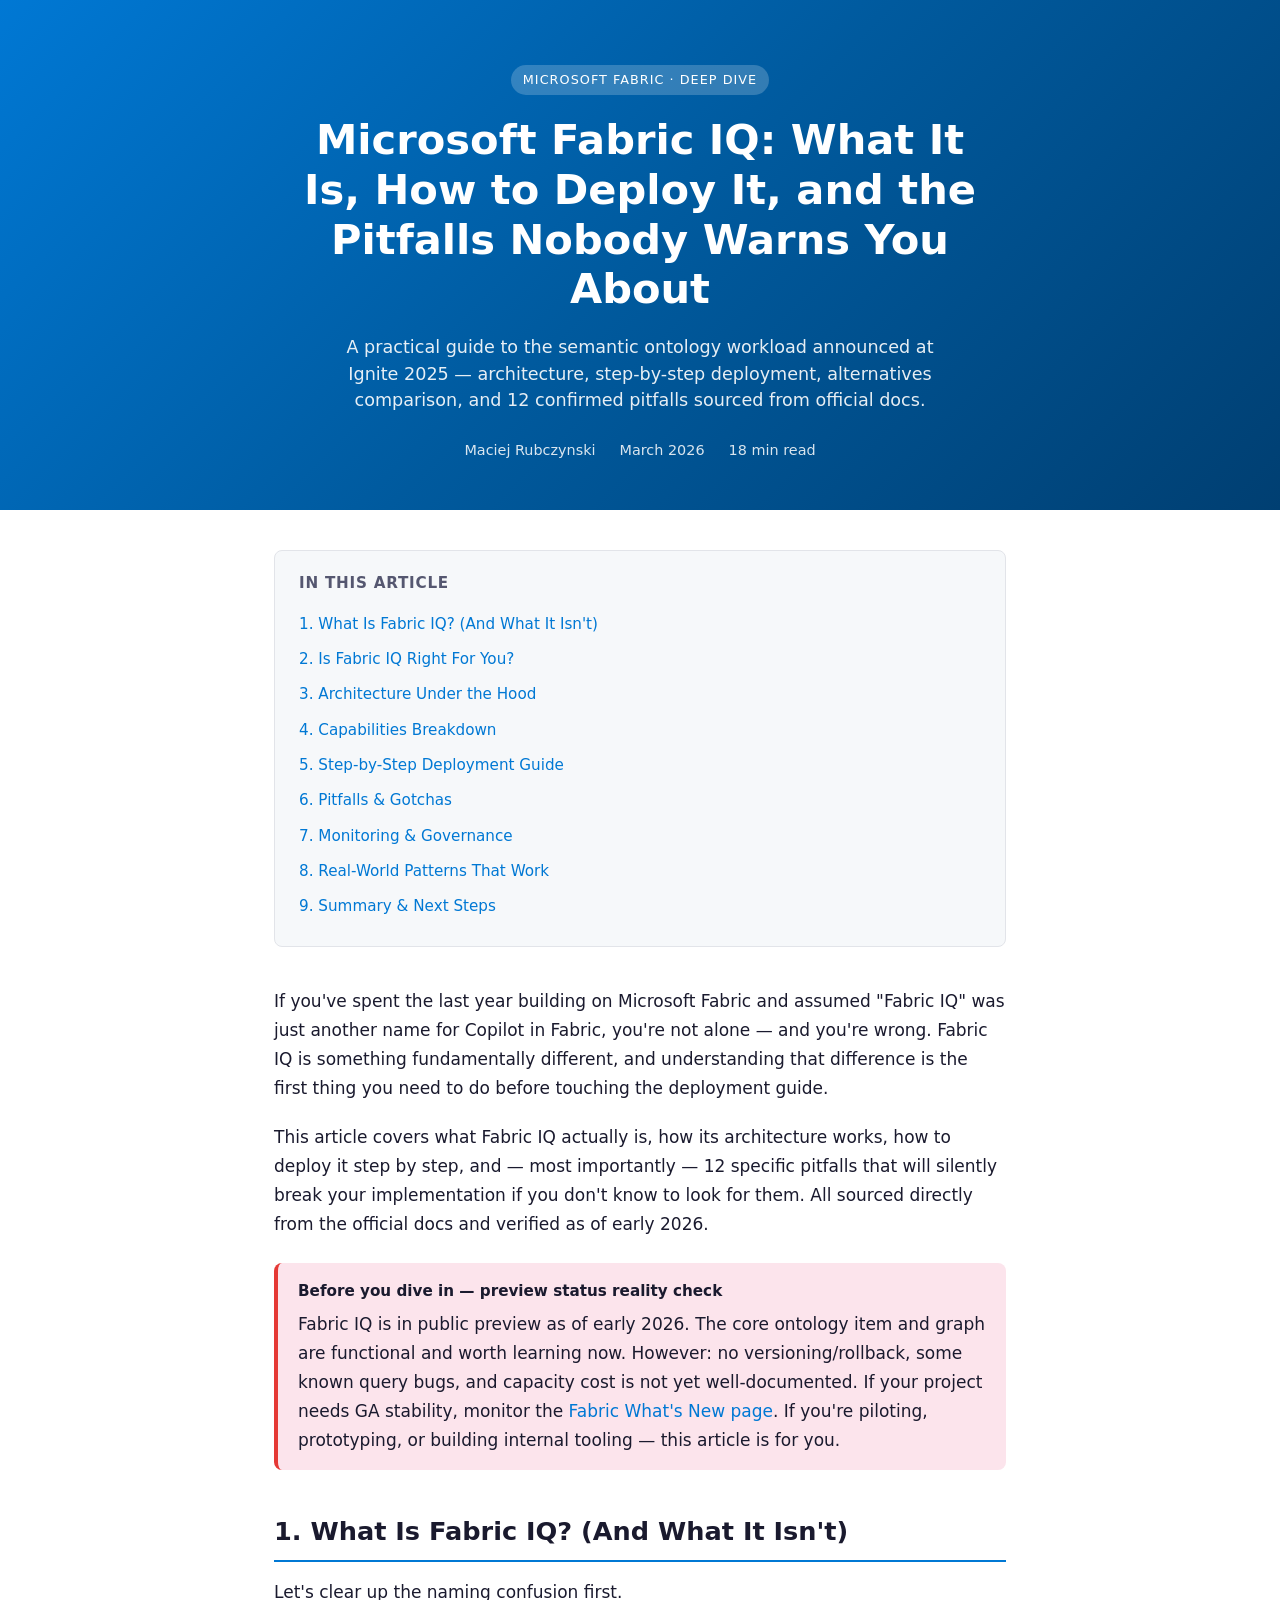
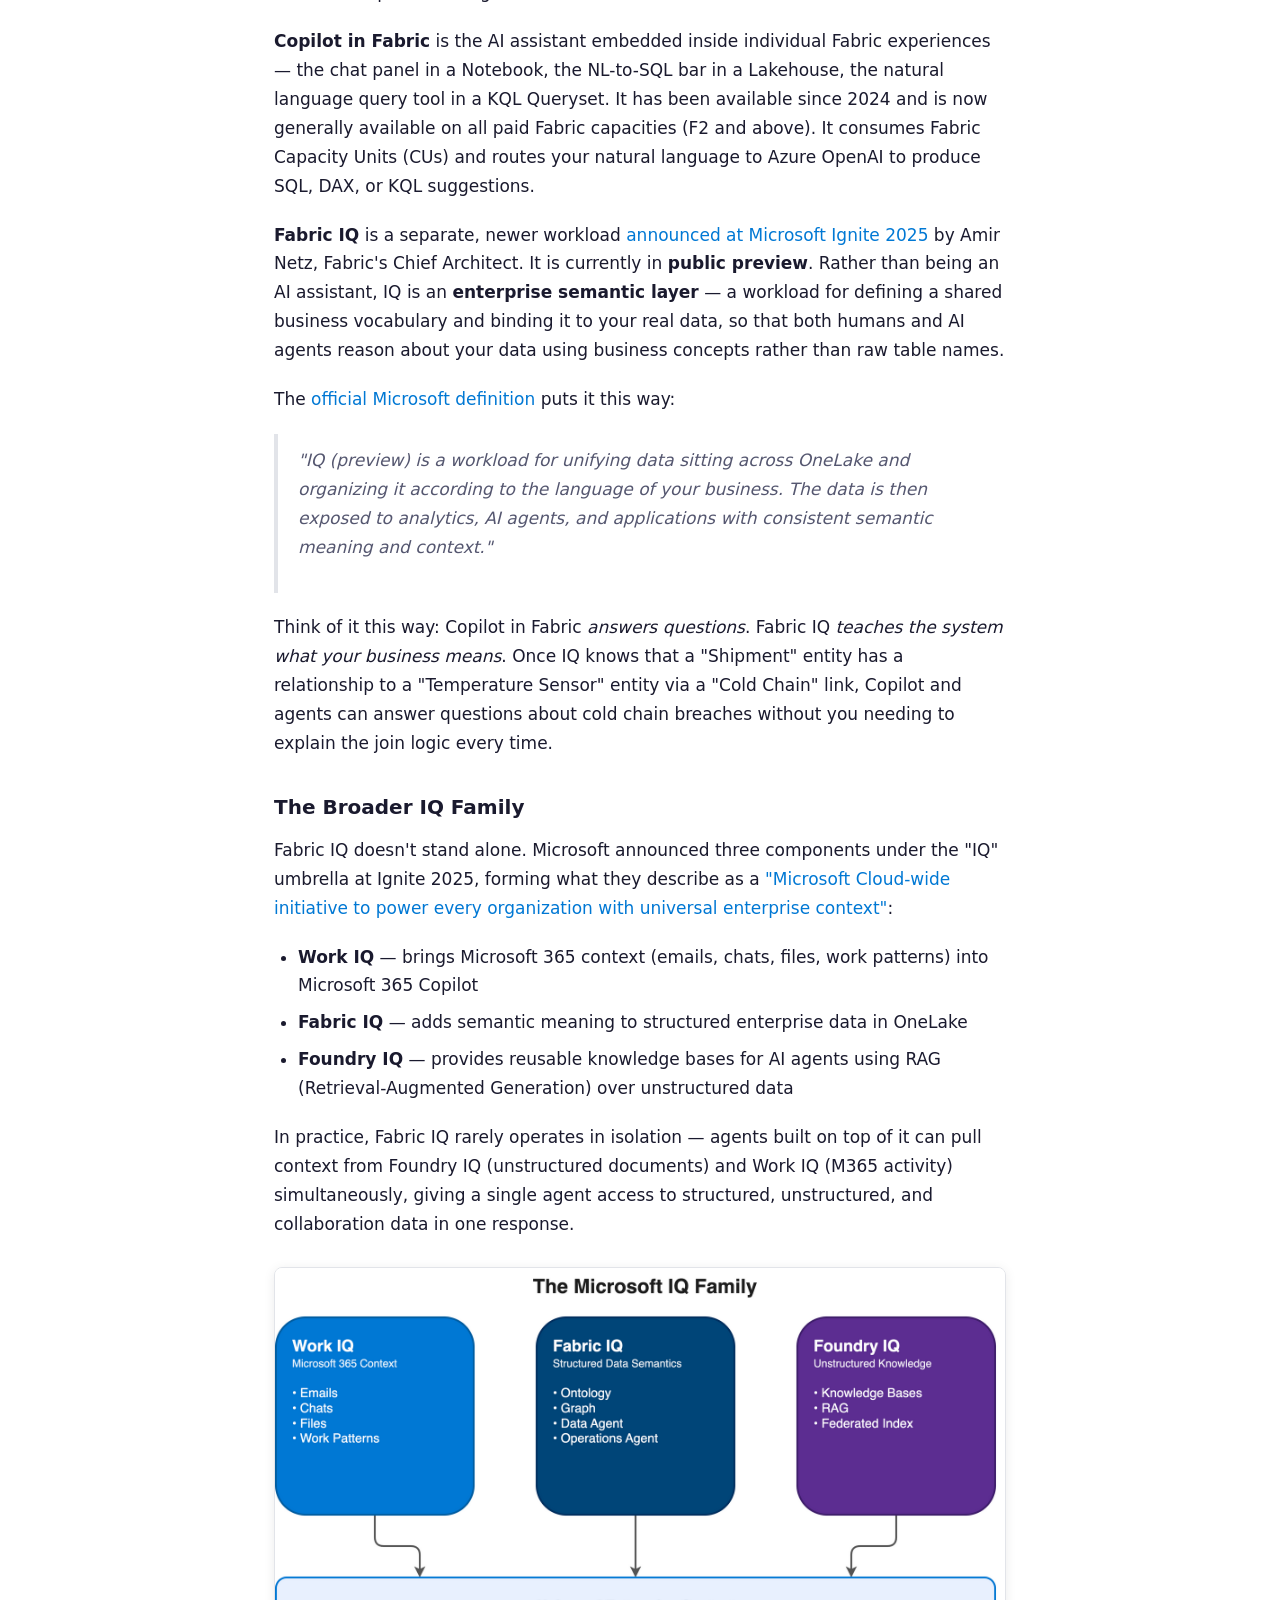
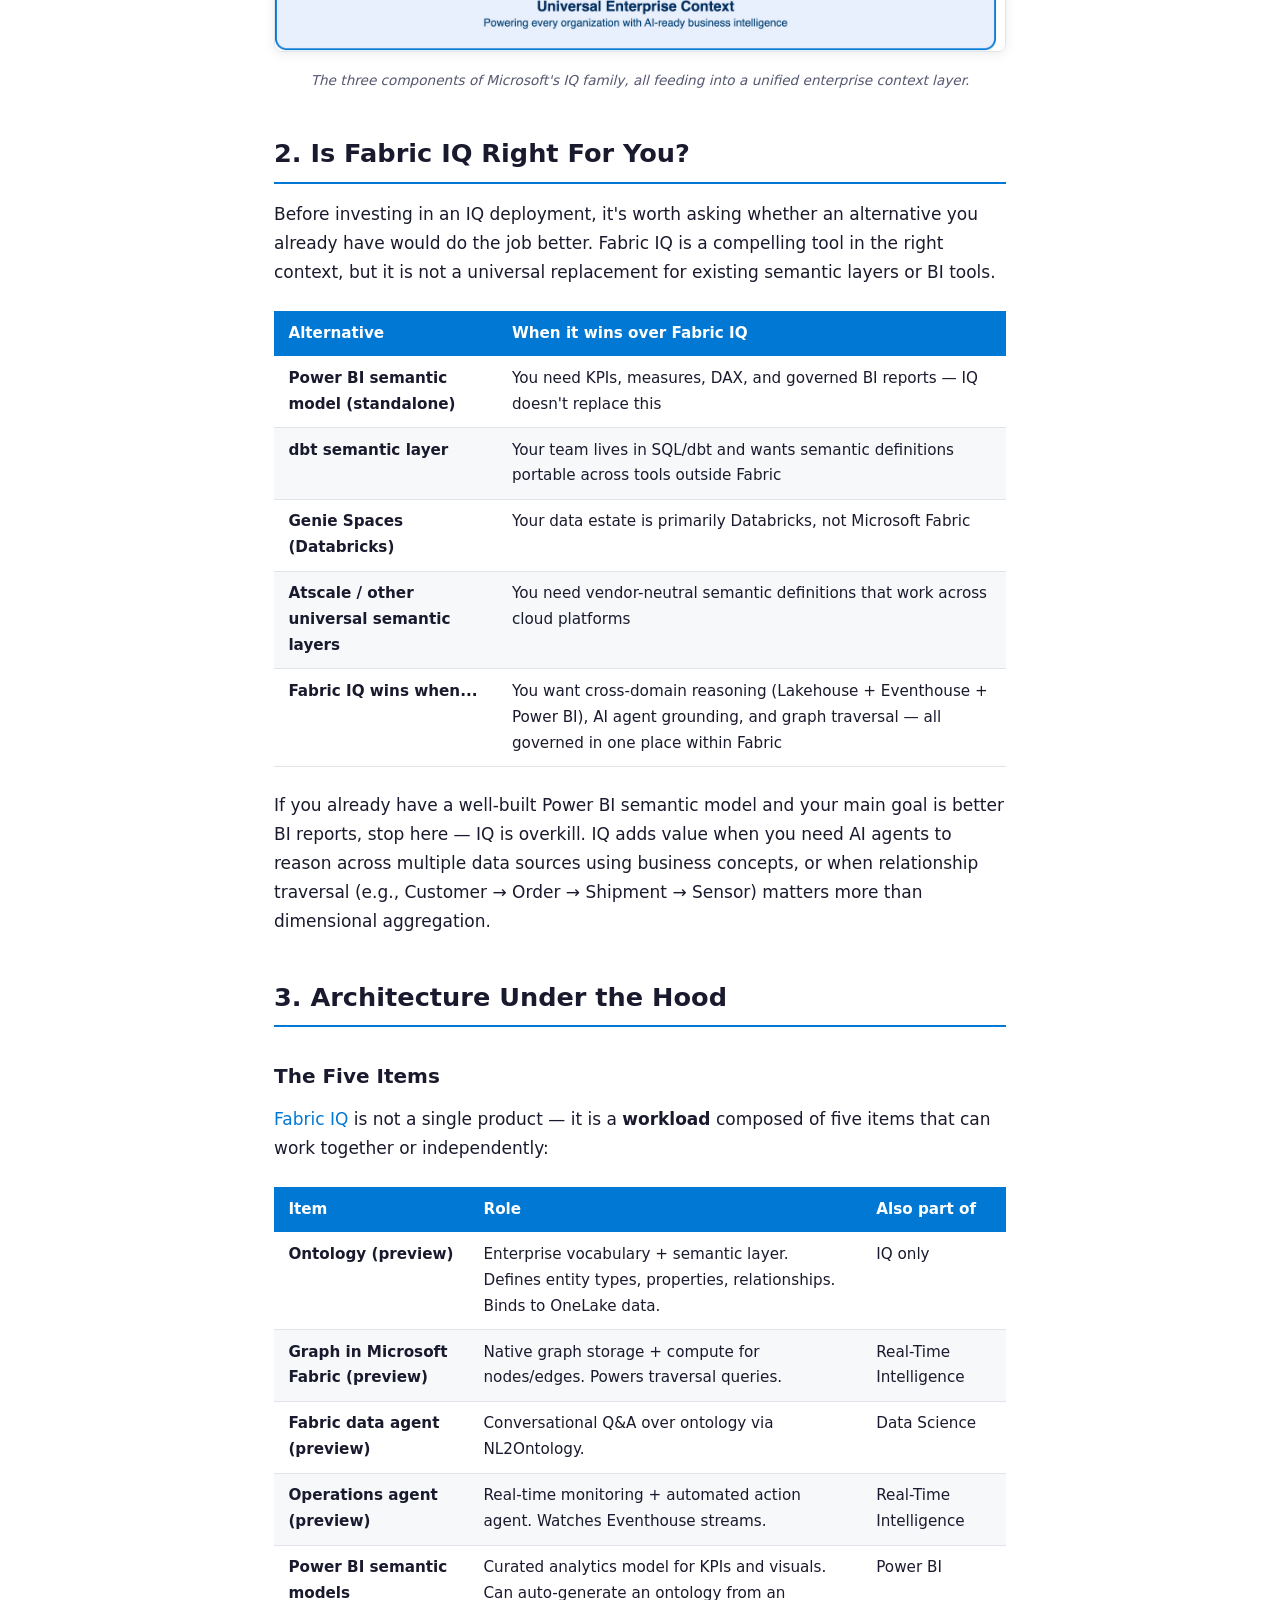
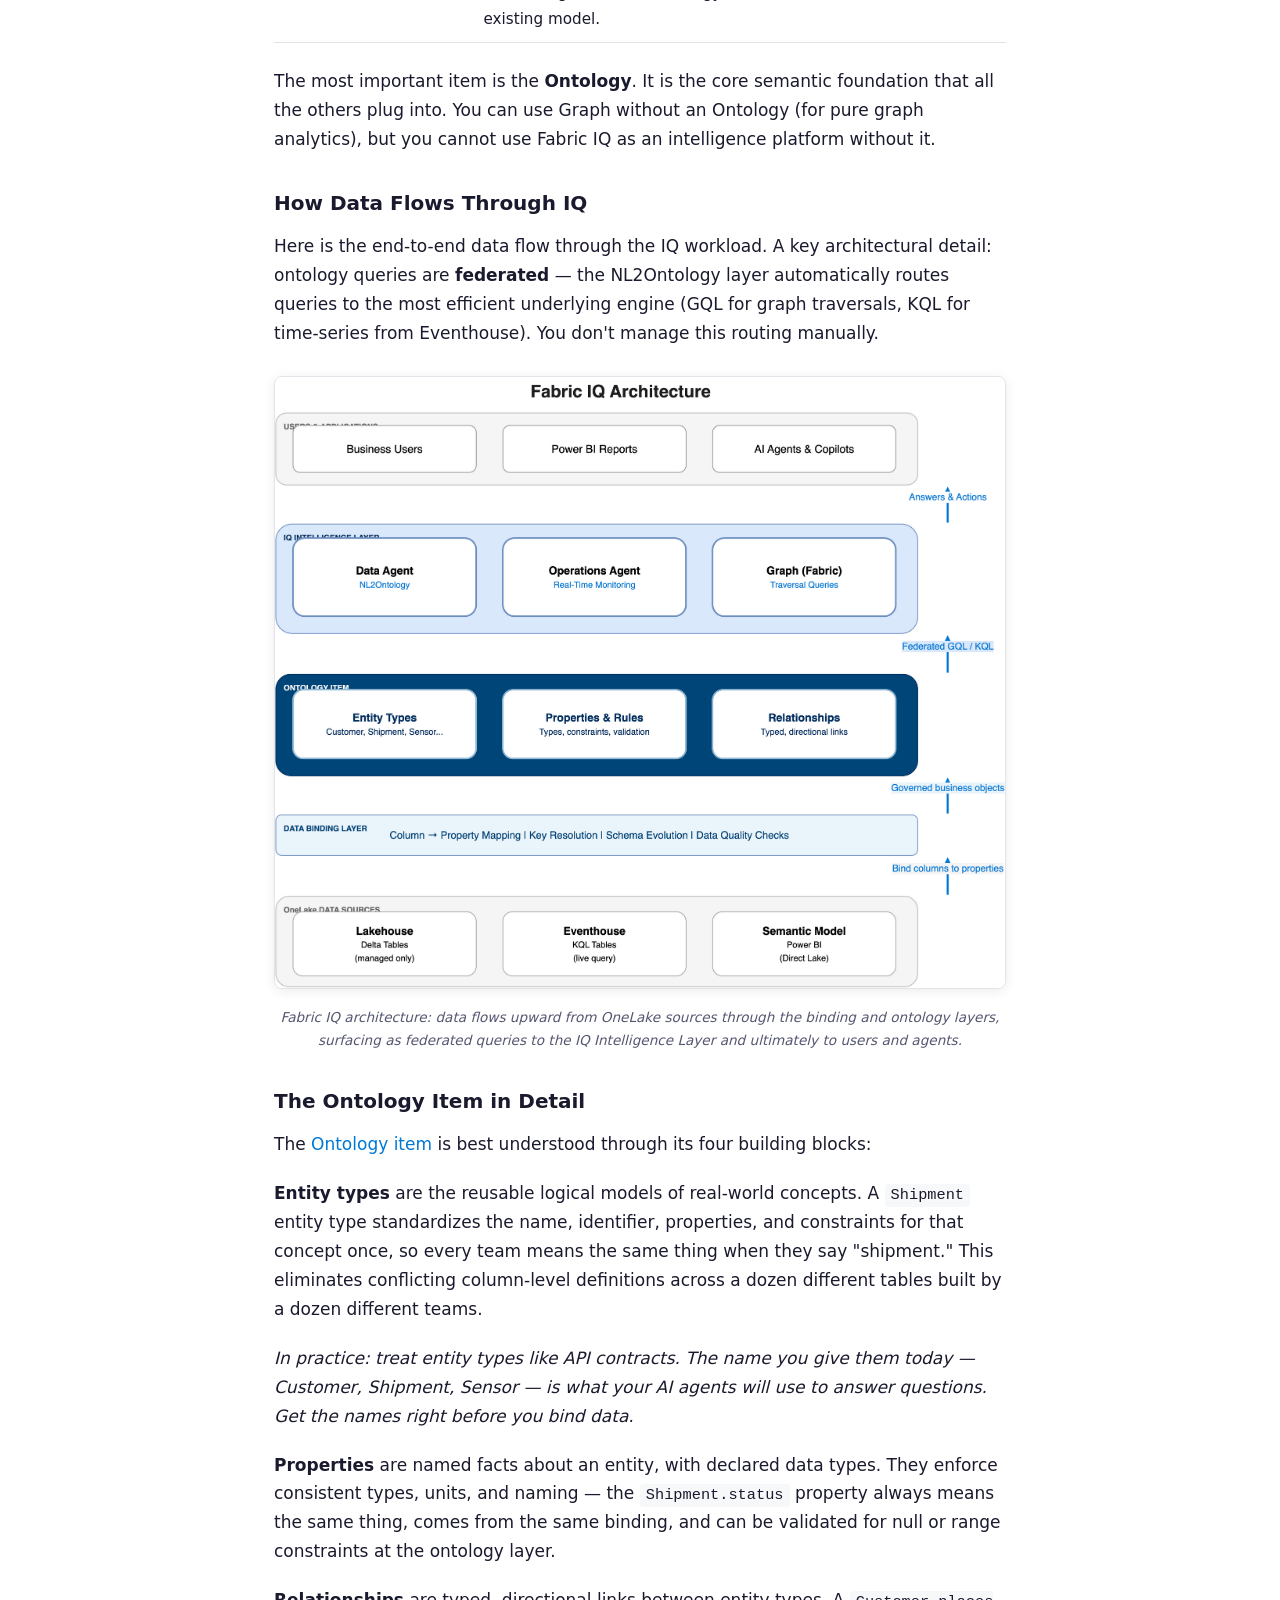
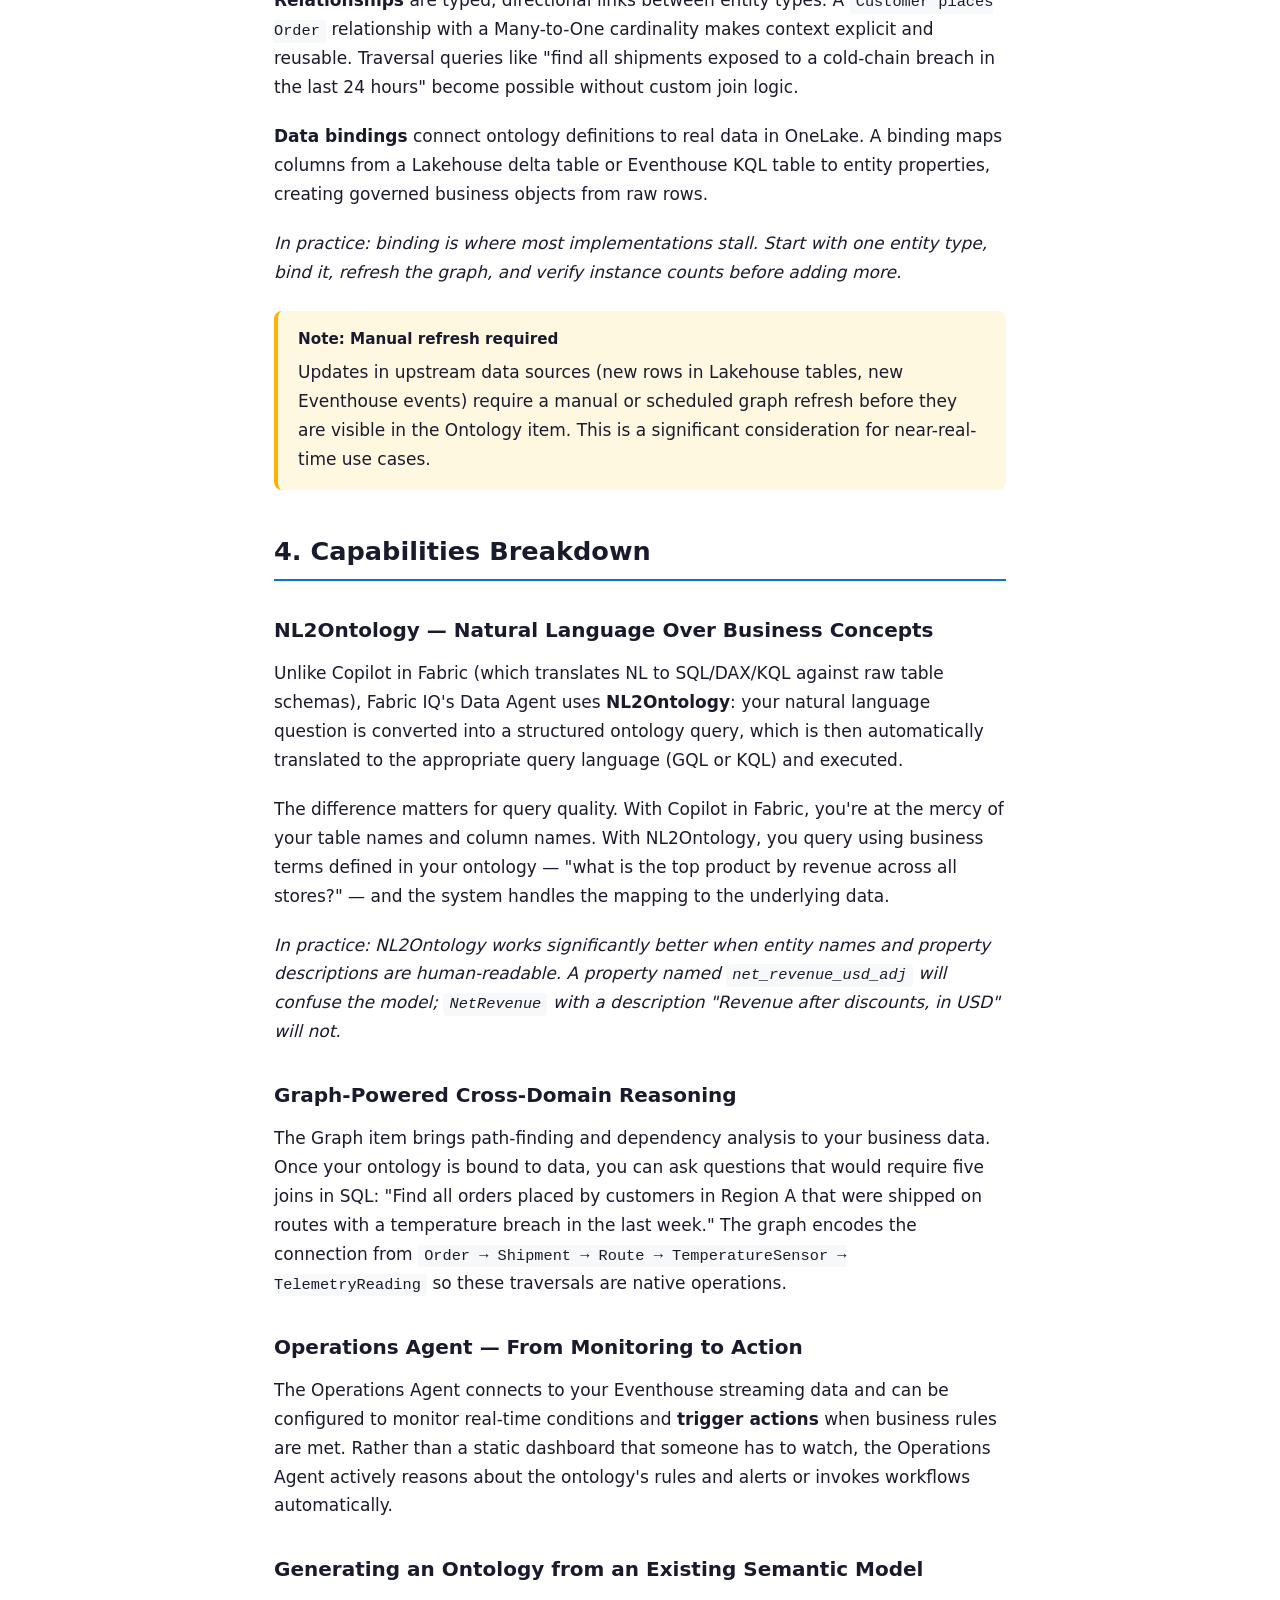
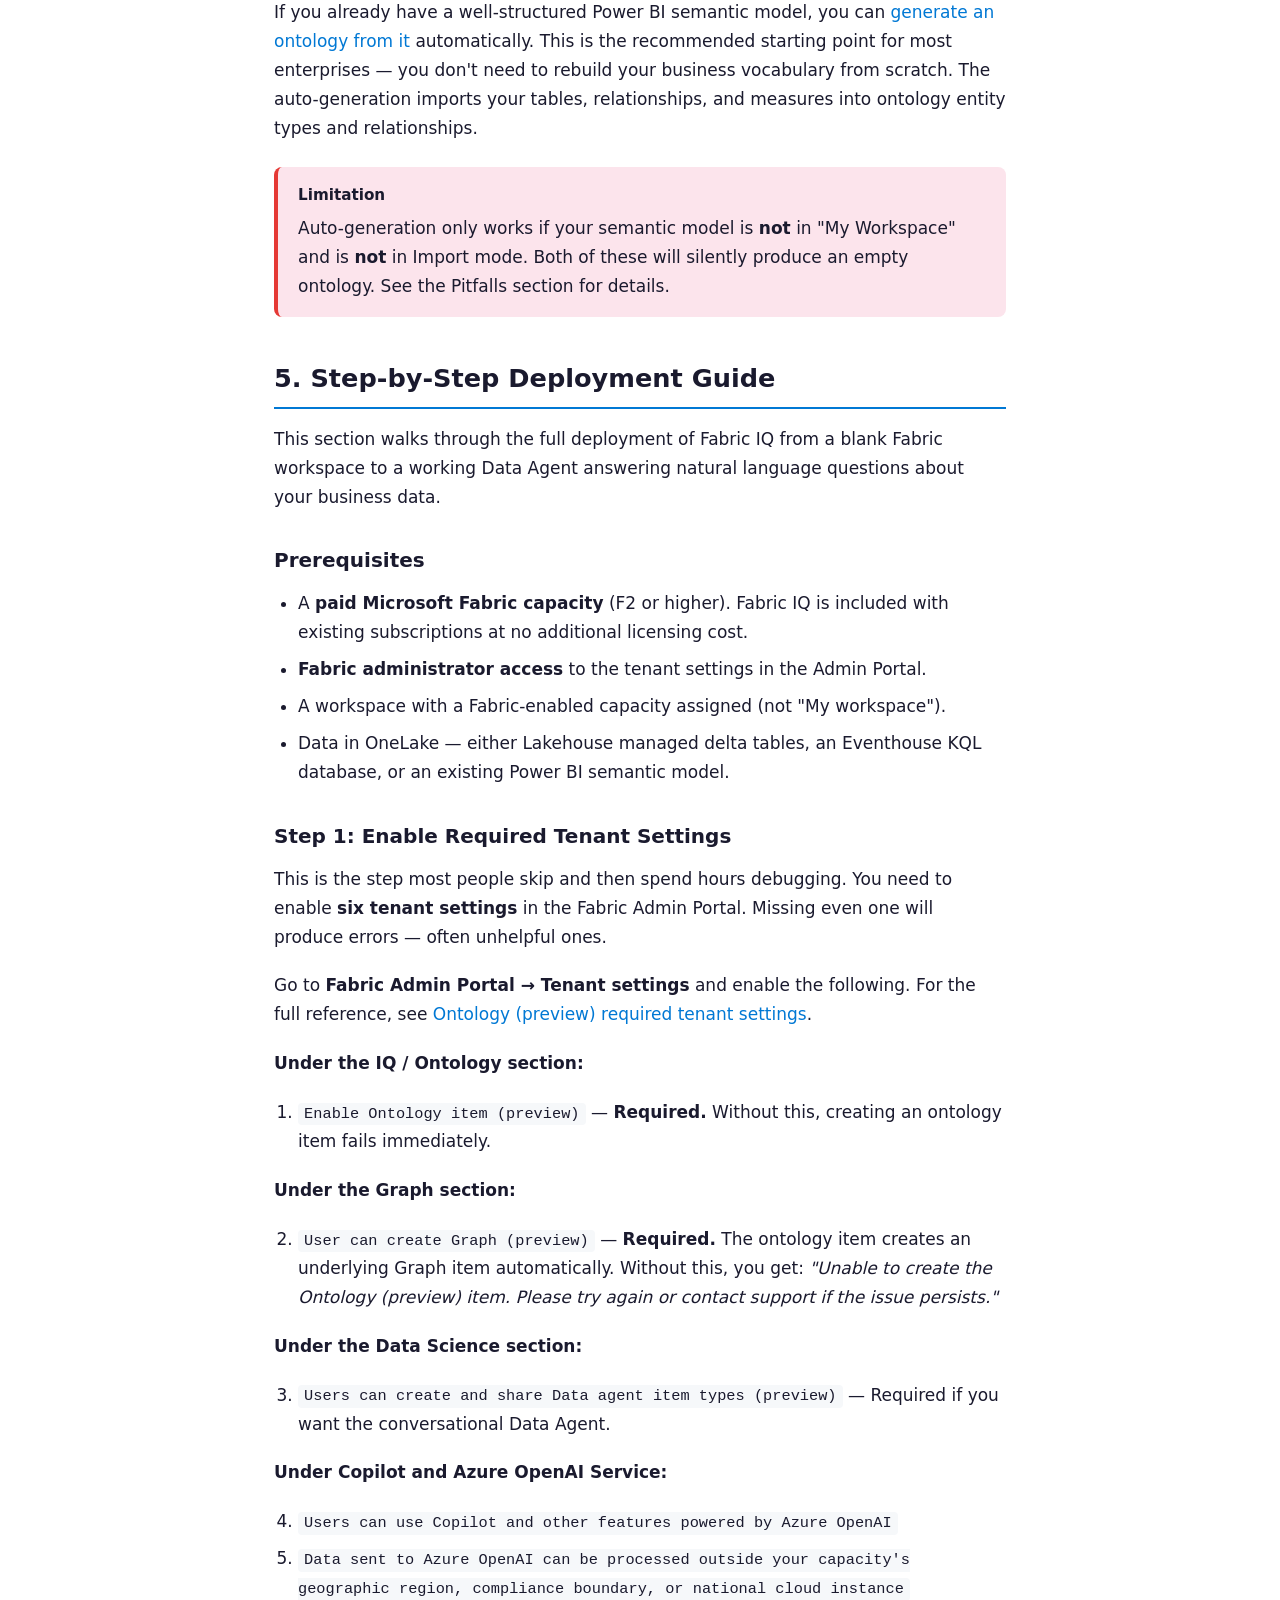
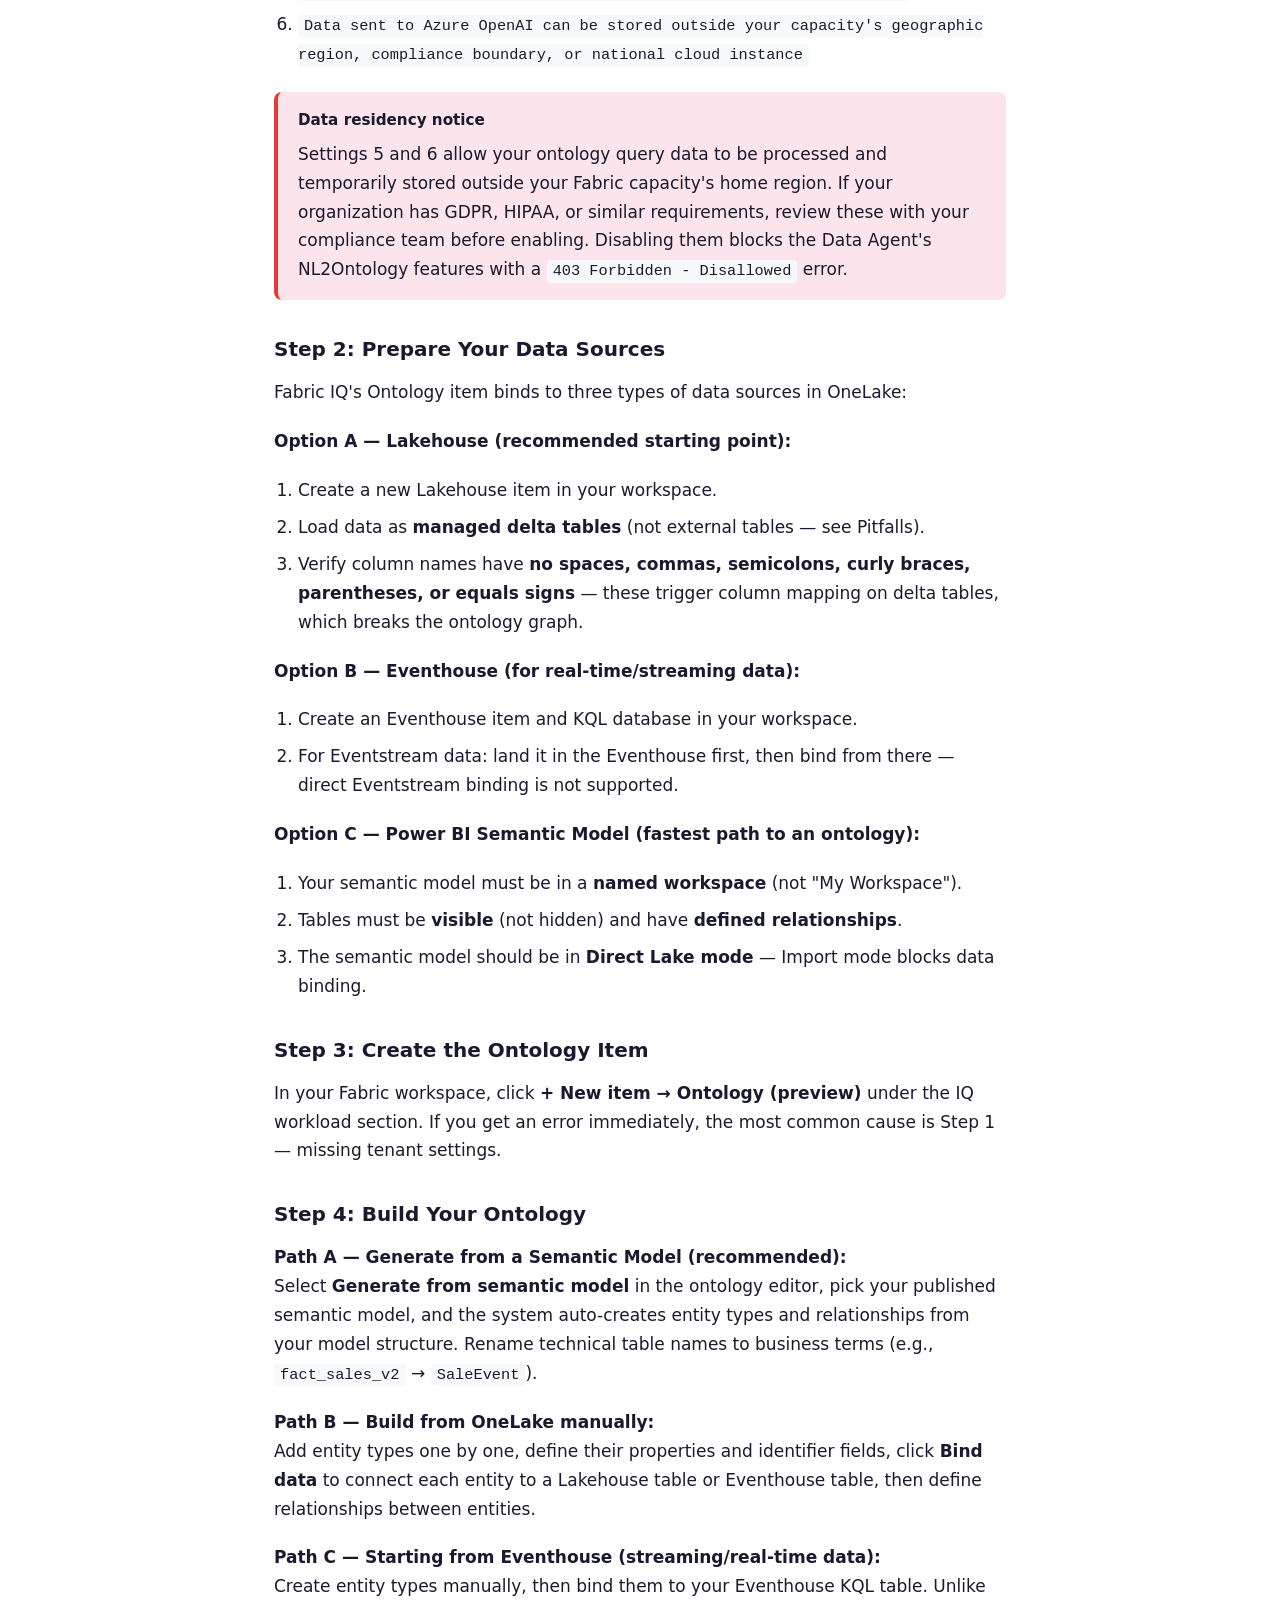
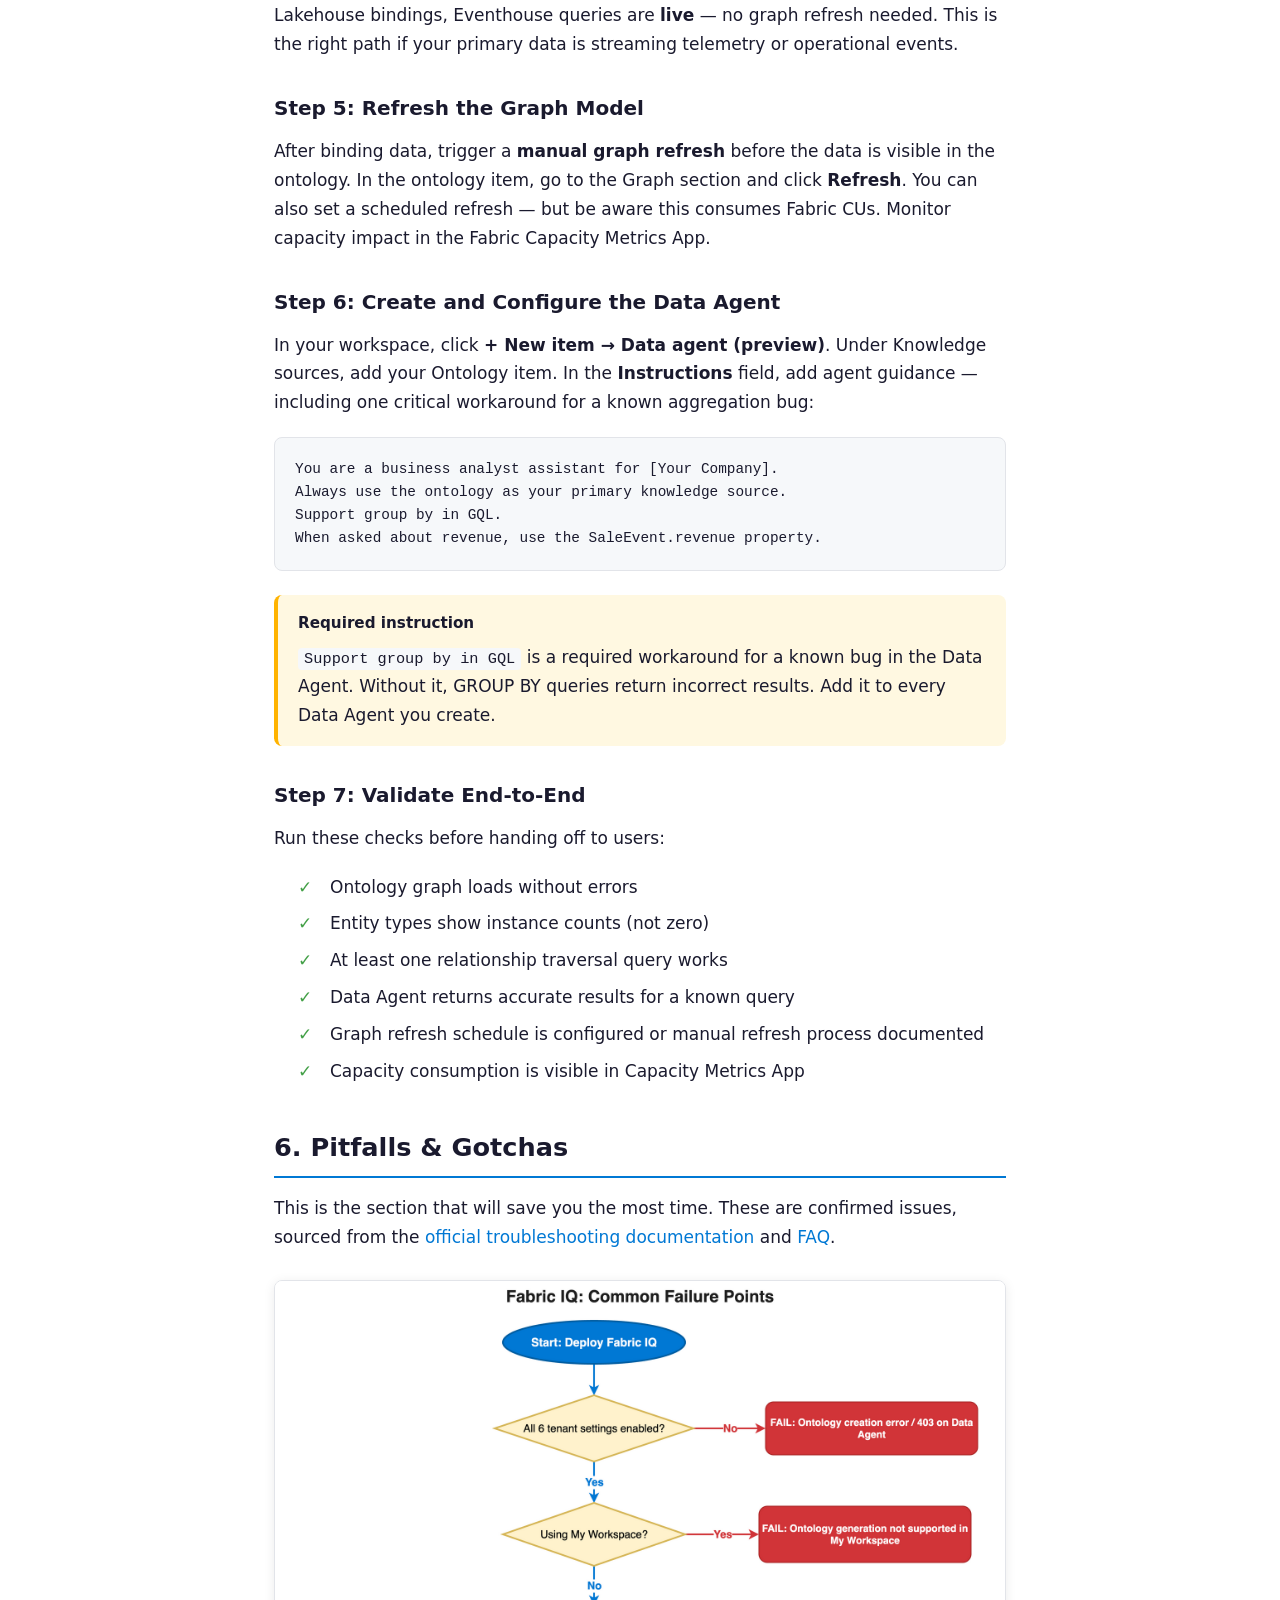
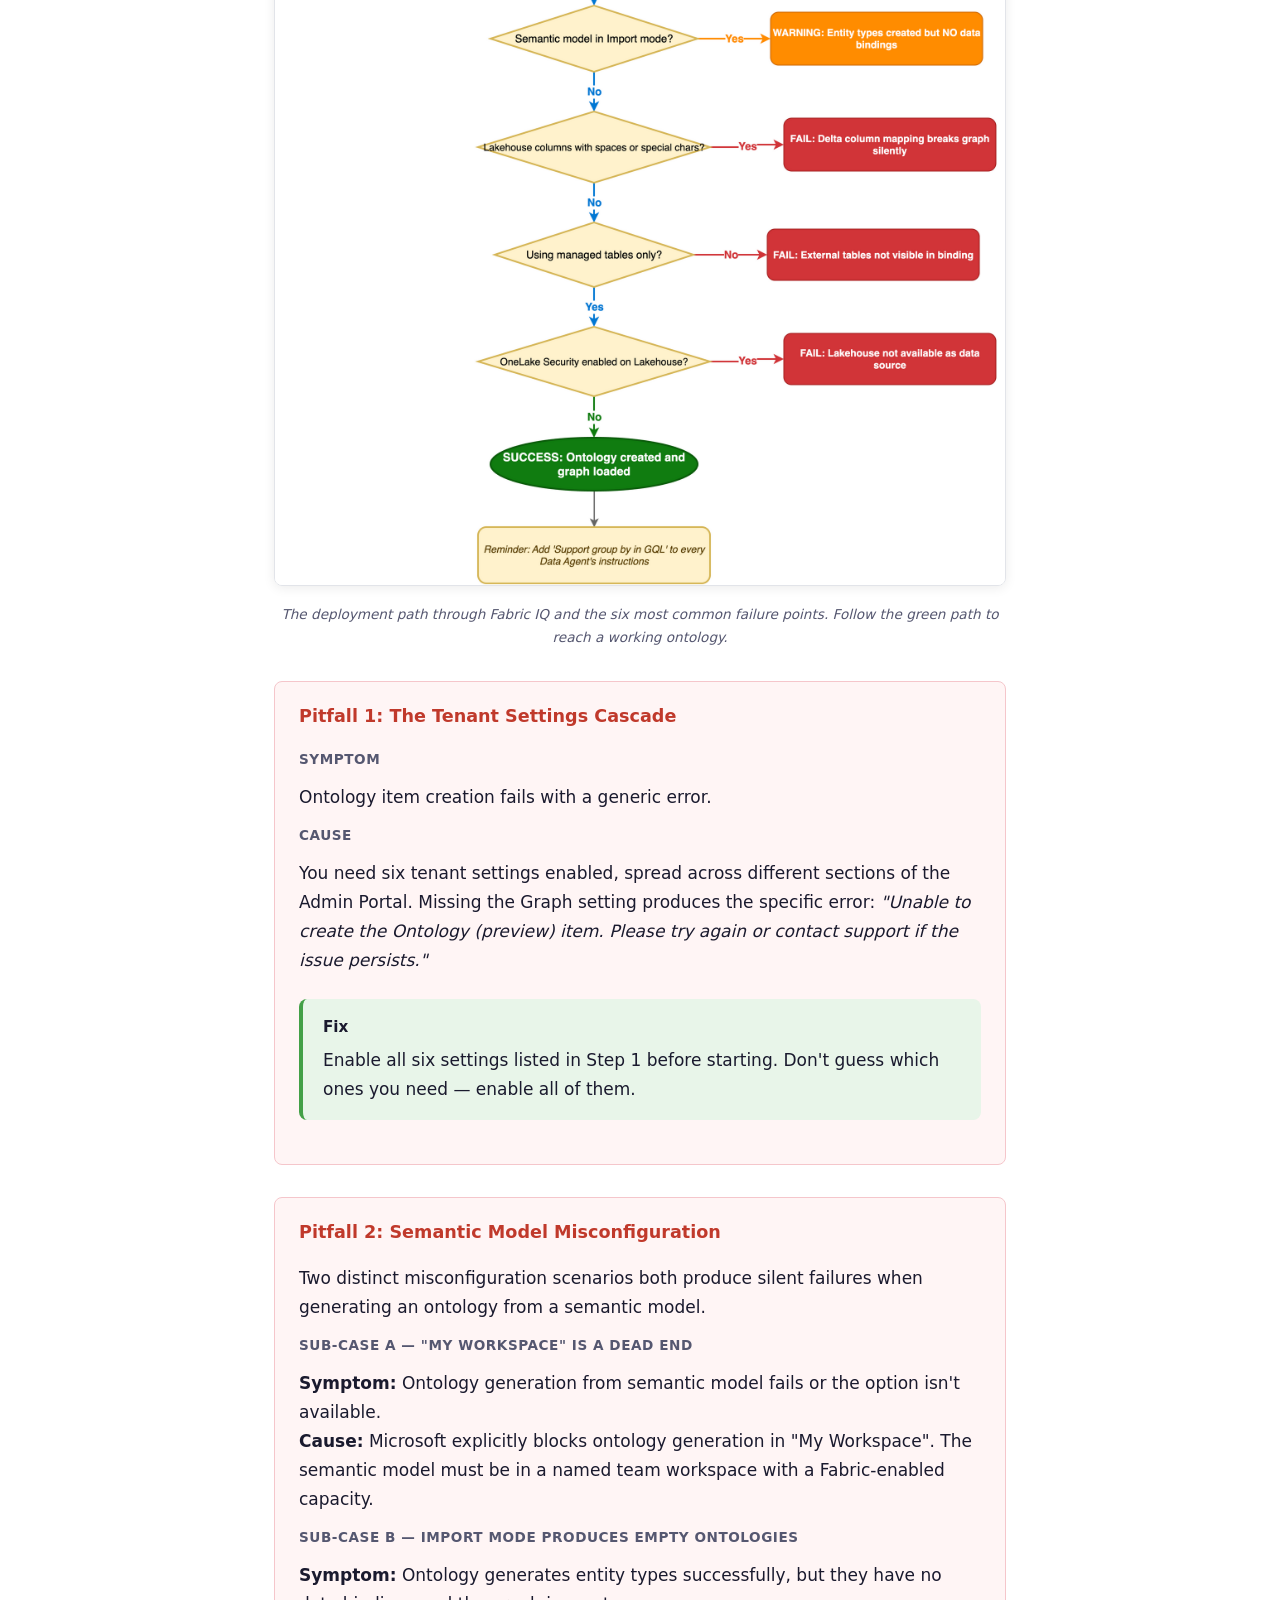
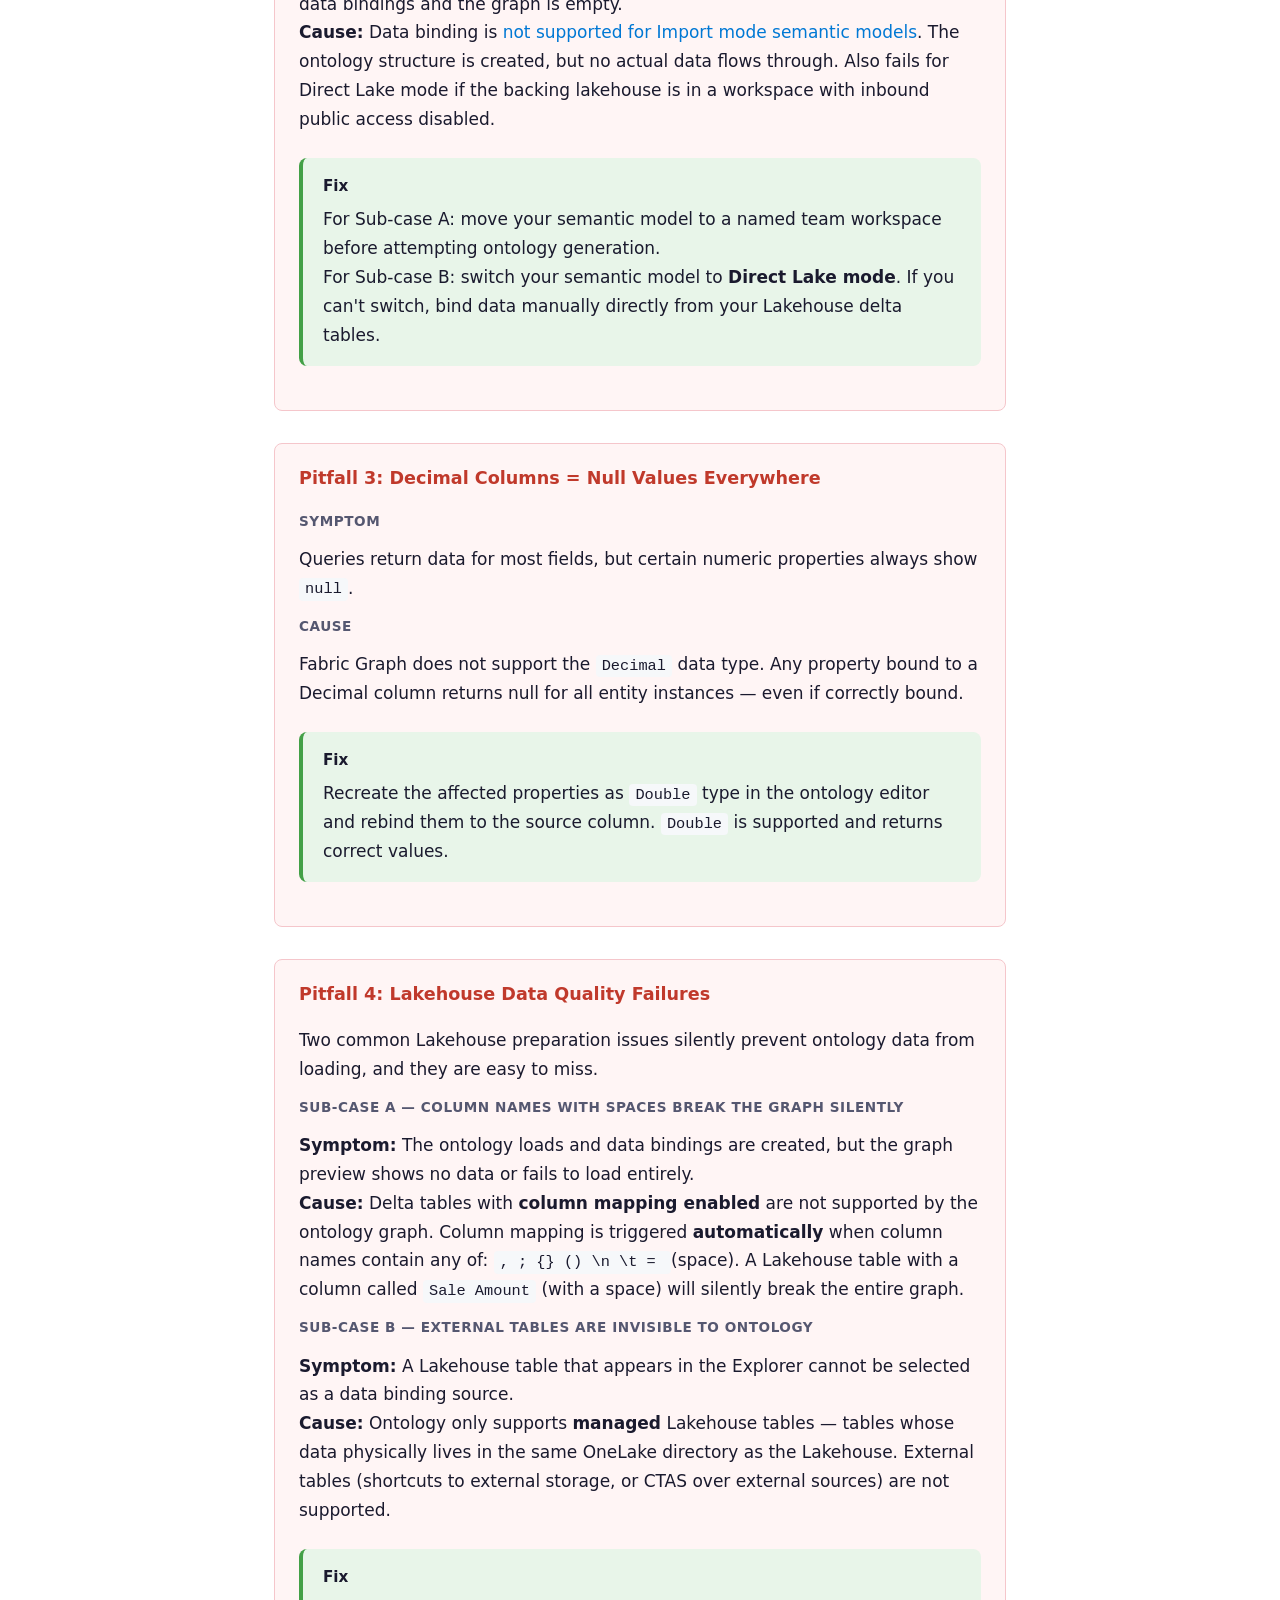
==== static/fabric-iq-deep-dive/index.html @ 2b9420be "Revise Fabric IQ article based on critical review - Add 'Is Fabric IQ Right For You?' alternatives c" ====
<!DOCTYPE html>
<html lang="en">
<head>
    <meta charset="UTF-8">
    <meta name="viewport" content="width=device-width, initial-scale=1.0">
    <meta name="description" content="A deep dive into Microsoft Fabric IQ: what the semantic ontology workload is, how to deploy it step by step, and 12 confirmed pitfalls to avoid in production. Includes alternatives comparison, CU sizing guidance, and real-world patterns.">
    <meta name="author" content="Maciej Rubczynski">
    <meta property="og:title" content="Microsoft Fabric IQ: What It Is, How to Deploy It, and the Pitfalls Nobody Warns You About">
    <meta property="og:description" content="A deep dive into Microsoft Fabric IQ: what the semantic ontology workload is, how to deploy it step by step, and 12 confirmed pitfalls to avoid in production. Includes alternatives comparison, CU sizing guidance, and real-world patterns.">
    <meta property="og:type" content="article">
    <title>Microsoft Fabric IQ: What It Is, How to Deploy It, and the Pitfalls Nobody Warns You About</title>
    <style>
        *, *::before, *::after { box-sizing: border-box; margin: 0; padding: 0; }

        :root {
            --color-bg: #ffffff;
            --color-text: #1a1a2e;
            --color-text-secondary: #555770;
            --color-accent: #0078d4;
            --color-accent-light: #e8f4fd;
            --color-border: #e2e4e9;
            --color-code-bg: #f6f8fa;
            --color-callout-bg: #fff8e1;
            --color-callout-border: #ffb300;
            --color-tip-bg: #e8f5e9;
            --color-tip-border: #43a047;
            --color-warning-bg: #fce4ec;
            --color-warning-border: #e53935;
            --font-body: 'Segoe UI', -apple-system, BlinkMacSystemFont, system-ui, sans-serif;
            --font-mono: 'Cascadia Code', 'Fira Code', 'Consolas', monospace;
            --max-width: 780px;
        }

        body {
            font-family: var(--font-body);
            color: var(--color-text);
            background: var(--color-bg);
            line-height: 1.7;
            font-size: 17px;
            -webkit-font-smoothing: antialiased;
        }

        .article-hero {
            background: linear-gradient(135deg, #0078d4 0%, #005a9e 50%, #003f72 100%);
            color: white;
            padding: 4rem 2rem 3rem;
            text-align: center;
        }

        .article-hero .category {
            display: inline-block;
            background: rgba(255,255,255,0.2);
            padding: 0.25rem 0.75rem;
            border-radius: 20px;
            font-size: 0.8rem;
            text-transform: uppercase;
            letter-spacing: 0.08em;
            margin-bottom: 1.25rem;
        }

        .article-hero h1 {
            font-size: clamp(1.8rem, 4vw, 2.6rem);
            font-weight: 700;
            line-height: 1.2;
            max-width: 700px;
            margin: 0 auto 1.25rem;
        }

        .article-hero .subtitle {
            font-size: 1.1rem;
            opacity: 0.9;
            max-width: 600px;
            margin: 0 auto 1.5rem;
            line-height: 1.5;
        }

        .article-meta {
            display: flex;
            justify-content: center;
            gap: 1.5rem;
            font-size: 0.9rem;
            opacity: 0.85;
            flex-wrap: wrap;
        }

        .article-meta span {
            display: flex;
            align-items: center;
            gap: 0.35rem;
        }

        .article-container {
            max-width: var(--max-width);
            margin: 0 auto;
            padding: 2.5rem 1.5rem 4rem;
        }

        .article-container h2 {
            font-size: 1.6rem;
            font-weight: 700;
            margin: 2.5rem 0 1rem;
            color: var(--color-text);
            border-bottom: 2px solid var(--color-accent);
            padding-bottom: 0.4rem;
        }

        .article-container h3 {
            font-size: 1.25rem;
            font-weight: 600;
            margin: 2rem 0 0.75rem;
            color: var(--color-text);
        }

        .article-container p { margin-bottom: 1.25rem; }

        .article-container a {
            color: var(--color-accent);
            text-decoration: none;
            border-bottom: 1px solid transparent;
            transition: border-color 0.2s;
        }

        .article-container a:hover { border-bottom-color: var(--color-accent); }

        .article-container ul, .article-container ol {
            margin: 0 0 1.25rem 1.5rem;
        }

        .article-container li { margin-bottom: 0.5rem; }

        .article-container img {
            max-width: 100%;
            height: auto;
            border-radius: 8px;
            border: 1px solid var(--color-border);
            margin: 1.5rem 0;
            box-shadow: 0 2px 12px rgba(0,0,0,0.08);
        }

        .screenshot-wrapper {
            margin: 1.75rem 0;
            text-align: center;
        }

        .screenshot-wrapper img { margin: 0 0 0.5rem; }

        .screenshot-wrapper .caption {
            font-size: 0.85rem;
            color: var(--color-text-secondary);
            font-style: italic;
        }

        pre {
            background: var(--color-code-bg);
            border: 1px solid var(--color-border);
            border-radius: 8px;
            padding: 1.25rem;
            overflow-x: auto;
            margin: 1.25rem 0;
            font-size: 0.9rem;
            line-height: 1.6;
        }

        pre code {
            font-family: var(--font-mono);
            background: none;
            padding: 0;
            border-radius: 0;
            font-size: inherit;
        }

        code {
            font-family: var(--font-mono);
            background: var(--color-code-bg);
            padding: 0.15em 0.4em;
            border-radius: 4px;
            font-size: 0.9em;
        }

        .callout {
            padding: 1rem 1.25rem;
            border-radius: 8px;
            margin: 1.5rem 0;
            border-left: 4px solid;
        }

        .callout-tip { background: var(--color-tip-bg); border-color: var(--color-tip-border); }
        .callout-warning { background: var(--color-warning-bg); border-color: var(--color-warning-border); }
        .callout-note { background: var(--color-callout-bg); border-color: var(--color-callout-border); }

        .callout-title {
            font-weight: 600;
            margin-bottom: 0.35rem;
            font-size: 0.95rem;
        }

        .callout p:last-child { margin-bottom: 0; }

        .toc {
            background: var(--color-code-bg);
            border: 1px solid var(--color-border);
            border-radius: 8px;
            padding: 1.25rem 1.5rem;
            margin: 0 0 2.5rem;
        }

        .toc-title {
            font-weight: 700;
            margin-bottom: 0.75rem;
            font-size: 0.95rem;
            color: var(--color-text-secondary);
            text-transform: uppercase;
            letter-spacing: 0.05em;
        }

        .toc ul { list-style: none; margin: 0; padding: 0; }
        .toc li { margin-bottom: 0.4rem; }
        .toc a { color: var(--color-accent); font-size: 0.95rem; }

        /* Pitfall boxes */
        .pitfall {
            border: 1px solid #f5c6cb;
            background: #fff5f5;
            border-radius: 8px;
            padding: 1.25rem 1.5rem;
            margin: 2rem 0;
        }

        .pitfall h3 {
            color: #c0392b;
            margin-top: 0;
            margin-bottom: 1rem;
            font-size: 1.1rem;
        }

        .pitfall-label {
            font-weight: 600;
            color: var(--color-text-secondary);
            font-size: 0.85rem;
            text-transform: uppercase;
            letter-spacing: 0.04em;
            margin-bottom: 0.2rem;
        }

        .pitfall p { margin-bottom: 0.75rem; }

        /* Data flow diagram */
        .data-flow {
            background: #f0f4f9;
            border: 1px solid #c8d8ec;
            border-radius: 8px;
            padding: 1.25rem 1.5rem;
            margin: 1.5rem 0;
            font-family: var(--font-mono);
            font-size: 0.85rem;
            line-height: 1.8;
            overflow-x: auto;
        }

        /* Comparison table */
        .article-container table {
            width: 100%;
            border-collapse: collapse;
            margin: 1.5rem 0;
            font-size: 0.95rem;
        }

        .article-container th {
            background: var(--color-accent);
            color: white;
            padding: 0.6rem 0.9rem;
            text-align: left;
            font-weight: 600;
        }

        .article-container td {
            padding: 0.6rem 0.9rem;
            border-bottom: 1px solid var(--color-border);
            vertical-align: top;
        }

        .article-container tr:nth-child(even) td { background: var(--color-code-bg); }

        /* Checklist */
        .checklist {
            list-style: none;
            margin-left: 0;
            padding-left: 0;
        }

        .checklist li {
            padding-left: 2rem;
            position: relative;
            margin-bottom: 0.5rem;
        }

        .checklist li::before {
            content: "✓";
            position: absolute;
            left: 0;
            color: #43a047;
            font-weight: 700;
        }

        .references {
            background: var(--color-code-bg);
            border: 1px solid var(--color-border);
            border-radius: 8px;
            padding: 1.5rem 1.75rem;
            margin: 2.5rem 0;
        }

        .references h2 {
            font-size: 1.3rem;
            border-bottom: 2px solid var(--color-accent);
            padding-bottom: 0.4rem;
            margin: 0 0 1rem;
        }

        .references ol { margin: 0; padding-left: 1.25rem; }

        .references li {
            margin-bottom: 0.6rem;
            font-size: 0.92rem;
            line-height: 1.5;
        }

        .references li a {
            color: var(--color-accent);
            text-decoration: none;
            font-weight: 500;
        }

        .references li a:hover { text-decoration: underline; }

        .source-type {
            display: inline-block;
            background: var(--color-accent-light);
            color: var(--color-accent);
            padding: 0.1rem 0.45rem;
            border-radius: 3px;
            font-size: 0.75rem;
            font-weight: 600;
            margin-left: 0.35rem;
            vertical-align: middle;
            text-transform: uppercase;
            letter-spacing: 0.03em;
        }

        .source-desc {
            color: var(--color-text-secondary);
            font-size: 0.85rem;
        }

        .article-footer {
            border-top: 1px solid var(--color-border);
            margin-top: 3rem;
            padding-top: 1.5rem;
            font-size: 0.9rem;
            color: var(--color-text-secondary);
        }

        .article-footer .tags {
            display: flex;
            gap: 0.5rem;
            flex-wrap: wrap;
            margin-top: 0.75rem;
        }

        .article-footer .tag {
            background: var(--color-accent-light);
            color: var(--color-accent);
            padding: 0.2rem 0.6rem;
            border-radius: 4px;
            font-size: 0.8rem;
        }

        blockquote {
            border-left: 4px solid var(--color-border);
            padding: 0.75rem 1.25rem;
            margin: 1.25rem 0;
            color: var(--color-text-secondary);
            font-style: italic;
        }

        blockquote p { margin-bottom: 0; }

        @media (max-width: 600px) {
            .article-hero { padding: 2.5rem 1.25rem 2rem; }
            .article-container { padding: 1.5rem 1rem 3rem; }
            .article-meta { flex-direction: column; align-items: center; gap: 0.5rem; }
        }
    </style>
</head>
<body>

<header class="article-hero">
    <div class="category">Microsoft Fabric · Deep Dive</div>
    <h1>Microsoft Fabric IQ: What It Is, How to Deploy It, and the Pitfalls Nobody Warns You About</h1>
    <p class="subtitle">A practical guide to the semantic ontology workload announced at Ignite 2025 — architecture, step-by-step deployment, alternatives comparison, and 12 confirmed pitfalls sourced from official docs.</p>
    <div class="article-meta">
        <span>Maciej Rubczynski</span>
        <span>March 2026</span>
        <span>18 min read</span>
    </div>
</header>

<main class="article-container">

    <!-- TABLE OF CONTENTS -->
    <nav class="toc">
        <div class="toc-title">In this article</div>
        <ul>
            <li><a href="#what-is-fabric-iq">1. What Is Fabric IQ? (And What It Isn't)</a></li>
            <li><a href="#alternatives">2. Is Fabric IQ Right For You?</a></li>
            <li><a href="#architecture">3. Architecture Under the Hood</a></li>
            <li><a href="#capabilities">4. Capabilities Breakdown</a></li>
            <li><a href="#deployment">5. Step-by-Step Deployment Guide</a></li>
            <li><a href="#pitfalls">6. Pitfalls &amp; Gotchas</a></li>
            <li><a href="#monitoring">7. Monitoring &amp; Governance</a></li>
            <li><a href="#patterns">8. Real-World Patterns That Work</a></li>
            <li><a href="#summary">9. Summary &amp; Next Steps</a></li>
        </ul>
    </nav>

    <!-- INTRO -->
    <p>If you've spent the last year building on Microsoft Fabric and assumed "Fabric IQ" was just another name for Copilot in Fabric, you're not alone — and you're wrong. Fabric IQ is something fundamentally different, and understanding that difference is the first thing you need to do before touching the deployment guide.</p>

    <p>This article covers what Fabric IQ actually is, how its architecture works, how to deploy it step by step, and — most importantly — 12 specific pitfalls that will silently break your implementation if you don't know to look for them. All sourced directly from the official docs and verified as of early 2026.</p>

    <div class="callout callout-warning">
        <div class="callout-title">Before you dive in — preview status reality check</div>
        <p>Fabric IQ is in public preview as of early 2026. The core ontology item and graph are functional and worth learning now. However: no versioning/rollback, some known query bugs, and capacity cost is not yet well-documented. If your project needs GA stability, monitor the <a href="https://learn.microsoft.com/en-us/fabric/fundamentals/whats-new" target="_blank">Fabric What's New page</a>. If you're piloting, prototyping, or building internal tooling — this article is for you.</p>
    </div>

    <!-- SECTION 1 -->
    <h2 id="what-is-fabric-iq">1. What Is Fabric IQ? (And What It Isn't)</h2>

    <p>Let's clear up the naming confusion first.</p>

    <p><strong>Copilot in Fabric</strong> is the AI assistant embedded inside individual Fabric experiences — the chat panel in a Notebook, the NL-to-SQL bar in a Lakehouse, the natural language query tool in a KQL Queryset. It has been available since 2024 and is now generally available on all paid Fabric capacities (F2 and above). It consumes Fabric Capacity Units (CUs) and routes your natural language to Azure OpenAI to produce SQL, DAX, or KQL suggestions.</p>

    <p><strong>Fabric IQ</strong> is a separate, newer workload <a href="https://community.fabric.microsoft.com/t5/Webinars-and-Video-Gallery/Introduction-of-Microsoft-Fabric-IQ-by-Amir-Netz-at-Microsoft/m-p/4881356" target="_blank">announced at Microsoft Ignite 2025</a> by Amir Netz, Fabric's Chief Architect. It is currently in <strong>public preview</strong>. Rather than being an AI assistant, IQ is an <strong>enterprise semantic layer</strong> — a workload for defining a shared business vocabulary and binding it to your real data, so that both humans and AI agents reason about your data using business concepts rather than raw table names.</p>

    <p>The <a href="https://learn.microsoft.com/en-us/fabric/iq/overview" target="_blank">official Microsoft definition</a> puts it this way:</p>

    <blockquote>
        <p>"IQ (preview) is a workload for unifying data sitting across OneLake and organizing it according to the language of your business. The data is then exposed to analytics, AI agents, and applications with consistent semantic meaning and context."</p>
    </blockquote>

    <p>Think of it this way: Copilot in Fabric <em>answers questions</em>. Fabric IQ <em>teaches the system what your business means</em>. Once IQ knows that a "Shipment" entity has a relationship to a "Temperature Sensor" entity via a "Cold Chain" link, Copilot and agents can answer questions about cold chain breaches without you needing to explain the join logic every time.</p>

    <h3>The Broader IQ Family</h3>

    <p>Fabric IQ doesn't stand alone. Microsoft announced three components under the "IQ" umbrella at Ignite 2025, forming what they describe as a <a href="https://cloudwars.com/ai/microsoft-debuts-work-iq-fabric-iq-and-foundry-iq-a-unified-intelligence-layer-for-the-ai-powered-enterprise/" target="_blank">"Microsoft Cloud-wide initiative to power every organization with universal enterprise context"</a>:</p>

    <ul>
        <li><strong>Work IQ</strong> — brings Microsoft 365 context (emails, chats, files, work patterns) into Microsoft 365 Copilot</li>
        <li><strong>Fabric IQ</strong> — adds semantic meaning to structured enterprise data in OneLake</li>
        <li><strong>Foundry IQ</strong> — provides reusable knowledge bases for AI agents using RAG (Retrieval-Augmented Generation) over unstructured data</li>
    </ul>

    <p>In practice, Fabric IQ rarely operates in isolation — agents built on top of it can pull context from Foundry IQ (unstructured documents) and Work IQ (M365 activity) simultaneously, giving a single agent access to structured, unstructured, and collaboration data in one response.</p>

    <div class="screenshot-wrapper">
        <img src="./images/fabric-iq-ecosystem.png" alt="The Microsoft IQ Family — Work IQ, Fabric IQ, and Foundry IQ feeding into Universal Enterprise Context" />
        <div class="caption">The three components of Microsoft's IQ family, all feeding into a unified enterprise context layer.</div>
    </div>

    <!-- SECTION 2 -->
    <h2 id="alternatives">2. Is Fabric IQ Right For You?</h2>

    <p>Before investing in an IQ deployment, it's worth asking whether an alternative you already have would do the job better. Fabric IQ is a compelling tool in the right context, but it is not a universal replacement for existing semantic layers or BI tools.</p>

    <table>
        <thead>
            <tr><th>Alternative</th><th>When it wins over Fabric IQ</th></tr>
        </thead>
        <tbody>
            <tr>
                <td><strong>Power BI semantic model (standalone)</strong></td>
                <td>You need KPIs, measures, DAX, and governed BI reports — IQ doesn't replace this</td>
            </tr>
            <tr>
                <td><strong>dbt semantic layer</strong></td>
                <td>Your team lives in SQL/dbt and wants semantic definitions portable across tools outside Fabric</td>
            </tr>
            <tr>
                <td><strong>Genie Spaces (Databricks)</strong></td>
                <td>Your data estate is primarily Databricks, not Microsoft Fabric</td>
            </tr>
            <tr>
                <td><strong>Atscale / other universal semantic layers</strong></td>
                <td>You need vendor-neutral semantic definitions that work across cloud platforms</td>
            </tr>
            <tr>
                <td><strong>Fabric IQ wins when...</strong></td>
                <td>You want cross-domain reasoning (Lakehouse + Eventhouse + Power BI), AI agent grounding, and graph traversal — all governed in one place within Fabric</td>
            </tr>
        </tbody>
    </table>

    <p>If you already have a well-built Power BI semantic model and your main goal is better BI reports, stop here — IQ is overkill. IQ adds value when you need AI agents to reason across multiple data sources using business concepts, or when relationship traversal (e.g., Customer → Order → Shipment → Sensor) matters more than dimensional aggregation.</p>

    <!-- SECTION 3 -->
    <h2 id="architecture">3. Architecture Under the Hood</h2>

    <h3>The Five Items</h3>

    <p><a href="https://learn.microsoft.com/en-us/fabric/iq/overview" target="_blank">Fabric IQ</a> is not a single product — it is a <strong>workload</strong> composed of five items that can work together or independently:</p>

    <table>
        <thead>
            <tr><th>Item</th><th>Role</th><th>Also part of</th></tr>
        </thead>
        <tbody>
            <tr>
                <td><strong>Ontology (preview)</strong></td>
                <td>Enterprise vocabulary + semantic layer. Defines entity types, properties, relationships. Binds to OneLake data.</td>
                <td>IQ only</td>
            </tr>
            <tr>
                <td><strong>Graph in Microsoft Fabric (preview)</strong></td>
                <td>Native graph storage + compute for nodes/edges. Powers traversal queries.</td>
                <td>Real-Time Intelligence</td>
            </tr>
            <tr>
                <td><strong>Fabric data agent (preview)</strong></td>
                <td>Conversational Q&amp;A over ontology via NL2Ontology.</td>
                <td>Data Science</td>
            </tr>
            <tr>
                <td><strong>Operations agent (preview)</strong></td>
                <td>Real-time monitoring + automated action agent. Watches Eventhouse streams.</td>
                <td>Real-Time Intelligence</td>
            </tr>
            <tr>
                <td><strong>Power BI semantic models</strong></td>
                <td>Curated analytics model for KPIs and visuals. Can auto-generate an ontology from an existing model.</td>
                <td>Power BI</td>
            </tr>
        </tbody>
    </table>

    <p>The most important item is the <strong>Ontology</strong>. It is the core semantic foundation that all the others plug into. You can use Graph without an Ontology (for pure graph analytics), but you cannot use Fabric IQ as an intelligence platform without it.</p>

    <h3>How Data Flows Through IQ</h3>

    <p>Here is the end-to-end data flow through the IQ workload. A key architectural detail: ontology queries are <strong>federated</strong> — the NL2Ontology layer automatically routes queries to the most efficient underlying engine (GQL for graph traversals, KQL for time-series from Eventhouse). You don't manage this routing manually.</p>

    <div class="screenshot-wrapper">
        <img src="./images/fabric-iq-architecture.png" alt="Fabric IQ Architecture — five layers from OneLake data sources through ontology to users and AI agents" />
        <div class="caption">Fabric IQ architecture: data flows upward from OneLake sources through the binding and ontology layers, surfacing as federated queries to the IQ Intelligence Layer and ultimately to users and agents.</div>
    </div>

    <h3>The Ontology Item in Detail</h3>

    <p>The <a href="https://learn.microsoft.com/en-us/fabric/iq/ontology/overview" target="_blank">Ontology item</a> is best understood through its four building blocks:</p>

    <p><strong>Entity types</strong> are the reusable logical models of real-world concepts. A <code>Shipment</code> entity type standardizes the name, identifier, properties, and constraints for that concept once, so every team means the same thing when they say "shipment." This eliminates conflicting column-level definitions across a dozen different tables built by a dozen different teams.</p>

    <p><em>In practice: treat entity types like API contracts. The name you give them today — Customer, Shipment, Sensor — is what your AI agents will use to answer questions. Get the names right before you bind data.</em></p>

    <p><strong>Properties</strong> are named facts about an entity, with declared data types. They enforce consistent types, units, and naming — the <code>Shipment.status</code> property always means the same thing, comes from the same binding, and can be validated for null or range constraints at the ontology layer.</p>

    <p><strong>Relationships</strong> are typed, directional links between entity types. A <code>Customer places Order</code> relationship with a Many-to-One cardinality makes context explicit and reusable. Traversal queries like "find all shipments exposed to a cold-chain breach in the last 24 hours" become possible without custom join logic.</p>

    <p><strong>Data bindings</strong> connect ontology definitions to real data in OneLake. A binding maps columns from a Lakehouse delta table or Eventhouse KQL table to entity properties, creating governed business objects from raw rows.</p>

    <p><em>In practice: binding is where most implementations stall. Start with one entity type, bind it, refresh the graph, and verify instance counts before adding more.</em></p>

    <div class="callout callout-note">
        <div class="callout-title">Note: Manual refresh required</div>
        <p>Updates in upstream data sources (new rows in Lakehouse tables, new Eventhouse events) require a manual or scheduled graph refresh before they are visible in the Ontology item. This is a significant consideration for near-real-time use cases.</p>
    </div>

    <!-- SECTION 4 -->
    <h2 id="capabilities">4. Capabilities Breakdown</h2>

    <h3>NL2Ontology — Natural Language Over Business Concepts</h3>

    <p>Unlike Copilot in Fabric (which translates NL to SQL/DAX/KQL against raw table schemas), Fabric IQ's Data Agent uses <strong>NL2Ontology</strong>: your natural language question is converted into a structured ontology query, which is then automatically translated to the appropriate query language (GQL or KQL) and executed.</p>

    <p>The difference matters for query quality. With Copilot in Fabric, you're at the mercy of your table names and column names. With NL2Ontology, you query using business terms defined in your ontology — "what is the top product by revenue across all stores?" — and the system handles the mapping to the underlying data.</p>

    <p><em>In practice: NL2Ontology works significantly better when entity names and property descriptions are human-readable. A property named <code>net_revenue_usd_adj</code> will confuse the model; <code>NetRevenue</code> with a description "Revenue after discounts, in USD" will not.</em></p>

    <h3>Graph-Powered Cross-Domain Reasoning</h3>

    <p>The Graph item brings path-finding and dependency analysis to your business data. Once your ontology is bound to data, you can ask questions that would require five joins in SQL: "Find all orders placed by customers in Region A that were shipped on routes with a temperature breach in the last week." The graph encodes the connection from <code>Order → Shipment → Route → TemperatureSensor → TelemetryReading</code> so these traversals are native operations.</p>

    <h3>Operations Agent — From Monitoring to Action</h3>

    <p>The Operations Agent connects to your Eventhouse streaming data and can be configured to monitor real-time conditions and <strong>trigger actions</strong> when business rules are met. Rather than a static dashboard that someone has to watch, the Operations Agent actively reasons about the ontology's rules and alerts or invokes workflows automatically.</p>

    <h3>Generating an Ontology from an Existing Semantic Model</h3>

    <p>If you already have a well-structured Power BI semantic model, you can <a href="https://learn.microsoft.com/en-us/fabric/iq/ontology/concepts-generate" target="_blank">generate an ontology from it</a> automatically. This is the recommended starting point for most enterprises — you don't need to rebuild your business vocabulary from scratch. The auto-generation imports your tables, relationships, and measures into ontology entity types and relationships.</p>

    <div class="callout callout-warning">
        <div class="callout-title">Limitation</div>
        <p>Auto-generation only works if your semantic model is <strong>not</strong> in "My Workspace" and is <strong>not</strong> in Import mode. Both of these will silently produce an empty ontology. See the Pitfalls section for details.</p>
    </div>

    <!-- SECTION 5 -->
    <h2 id="deployment">5. Step-by-Step Deployment Guide</h2>

    <p>This section walks through the full deployment of Fabric IQ from a blank Fabric workspace to a working Data Agent answering natural language questions about your business data.</p>

    <h3>Prerequisites</h3>
    <ul>
        <li>A <strong>paid Microsoft Fabric capacity</strong> (F2 or higher). Fabric IQ is included with existing subscriptions at no additional licensing cost.</li>
        <li><strong>Fabric administrator access</strong> to the tenant settings in the Admin Portal.</li>
        <li>A workspace with a Fabric-enabled capacity assigned (not "My workspace").</li>
        <li>Data in OneLake — either Lakehouse managed delta tables, an Eventhouse KQL database, or an existing Power BI semantic model.</li>
    </ul>

    <h3>Step 1: Enable Required Tenant Settings</h3>

    <p>This is the step most people skip and then spend hours debugging. You need to enable <strong>six tenant settings</strong> in the Fabric Admin Portal. Missing even one will produce errors — often unhelpful ones.</p>

    <p>Go to <strong>Fabric Admin Portal → Tenant settings</strong> and enable the following. For the full reference, see <a href="https://learn.microsoft.com/en-us/fabric/iq/ontology/overview-tenant-settings" target="_blank">Ontology (preview) required tenant settings</a>.</p>

    <p><strong>Under the IQ / Ontology section:</strong></p>
    <ol>
        <li><code>Enable Ontology item (preview)</code> — <strong>Required.</strong> Without this, creating an ontology item fails immediately.</li>
    </ol>

    <p><strong>Under the Graph section:</strong></p>
    <ol start="2">
        <li><code>User can create Graph (preview)</code> — <strong>Required.</strong> The ontology item creates an underlying Graph item automatically. Without this, you get: <em>"Unable to create the Ontology (preview) item. Please try again or contact support if the issue persists."</em></li>
    </ol>

    <p><strong>Under the Data Science section:</strong></p>
    <ol start="3">
        <li><code>Users can create and share Data agent item types (preview)</code> — Required if you want the conversational Data Agent.</li>
    </ol>

    <p><strong>Under Copilot and Azure OpenAI Service:</strong></p>
    <ol start="4">
        <li><code>Users can use Copilot and other features powered by Azure OpenAI</code></li>
        <li><code>Data sent to Azure OpenAI can be processed outside your capacity's geographic region, compliance boundary, or national cloud instance</code></li>
        <li><code>Data sent to Azure OpenAI can be stored outside your capacity's geographic region, compliance boundary, or national cloud instance</code></li>
    </ol>

    <div class="callout callout-warning">
        <div class="callout-title">Data residency notice</div>
        <p>Settings 5 and 6 allow your ontology query data to be processed and temporarily stored outside your Fabric capacity's home region. If your organization has GDPR, HIPAA, or similar requirements, review these with your compliance team before enabling. Disabling them blocks the Data Agent's NL2Ontology features with a <code>403 Forbidden - Disallowed</code> error.</p>
    </div>

    <h3>Step 2: Prepare Your Data Sources</h3>

    <p>Fabric IQ's Ontology item binds to three types of data sources in OneLake:</p>

    <p><strong>Option A — Lakehouse (recommended starting point):</strong></p>
    <ol>
        <li>Create a new Lakehouse item in your workspace.</li>
        <li>Load data as <strong>managed delta tables</strong> (not external tables — see Pitfalls).</li>
        <li>Verify column names have <strong>no spaces, commas, semicolons, curly braces, parentheses, or equals signs</strong> — these trigger column mapping on delta tables, which breaks the ontology graph.</li>
    </ol>

    <p><strong>Option B — Eventhouse (for real-time/streaming data):</strong></p>
    <ol>
        <li>Create an Eventhouse item and KQL database in your workspace.</li>
        <li>For Eventstream data: land it in the Eventhouse first, then bind from there — direct Eventstream binding is not supported.</li>
    </ol>

    <p><strong>Option C — Power BI Semantic Model (fastest path to an ontology):</strong></p>
    <ol>
        <li>Your semantic model must be in a <strong>named workspace</strong> (not "My Workspace").</li>
        <li>Tables must be <strong>visible</strong> (not hidden) and have <strong>defined relationships</strong>.</li>
        <li>The semantic model should be in <strong>Direct Lake mode</strong> — Import mode blocks data binding.</li>
    </ol>

    <h3>Step 3: Create the Ontology Item</h3>
    <p>In your Fabric workspace, click <strong>+ New item → Ontology (preview)</strong> under the IQ workload section. If you get an error immediately, the most common cause is Step 1 — missing tenant settings.</p>

    <h3>Step 4: Build Your Ontology</h3>

    <p><strong>Path A — Generate from a Semantic Model (recommended):</strong><br>
    Select <strong>Generate from semantic model</strong> in the ontology editor, pick your published semantic model, and the system auto-creates entity types and relationships from your model structure. Rename technical table names to business terms (e.g., <code>fact_sales_v2</code> → <code>SaleEvent</code>).</p>

    <p><strong>Path B — Build from OneLake manually:</strong><br>
    Add entity types one by one, define their properties and identifier fields, click <strong>Bind data</strong> to connect each entity to a Lakehouse table or Eventhouse table, then define relationships between entities.</p>

    <p><strong>Path C — Starting from Eventhouse (streaming/real-time data):</strong><br>
    Create entity types manually, then bind them to your Eventhouse KQL table. Unlike Lakehouse bindings, Eventhouse queries are <strong>live</strong> — no graph refresh needed. This is the right path if your primary data is streaming telemetry or operational events.</p>

    <h3>Step 5: Refresh the Graph Model</h3>

    <p>After binding data, trigger a <strong>manual graph refresh</strong> before the data is visible in the ontology. In the ontology item, go to the Graph section and click <strong>Refresh</strong>. You can also set a scheduled refresh — but be aware this consumes Fabric CUs. Monitor capacity impact in the Fabric Capacity Metrics App.</p>

    <h3>Step 6: Create and Configure the Data Agent</h3>

    <p>In your workspace, click <strong>+ New item → Data agent (preview)</strong>. Under Knowledge sources, add your Ontology item. In the <strong>Instructions</strong> field, add agent guidance — including one critical workaround for a known aggregation bug:</p>

    <pre><code>You are a business analyst assistant for [Your Company].
Always use the ontology as your primary knowledge source.
Support group by in GQL.
When asked about revenue, use the SaleEvent.revenue property.</code></pre>

    <div class="callout callout-note">
        <div class="callout-title">Required instruction</div>
        <p><code>Support group by in GQL</code> is a required workaround for a known bug in the Data Agent. Without it, GROUP BY queries return incorrect results. Add it to every Data Agent you create.</p>
    </div>

    <h3>Step 7: Validate End-to-End</h3>

    <p>Run these checks before handing off to users:</p>
    <ul class="checklist">
        <li>Ontology graph loads without errors</li>
        <li>Entity types show instance counts (not zero)</li>
        <li>At least one relationship traversal query works</li>
        <li>Data Agent returns accurate results for a known query</li>
        <li>Graph refresh schedule is configured or manual refresh process documented</li>
        <li>Capacity consumption is visible in Capacity Metrics App</li>
    </ul>

    <!-- SECTION 6 -->
    <h2 id="pitfalls">6. Pitfalls &amp; Gotchas</h2>

    <p>This is the section that will save you the most time. These are confirmed issues, sourced from the <a href="https://learn.microsoft.com/en-us/fabric/iq/ontology/resources-troubleshooting" target="_blank">official troubleshooting documentation</a> and <a href="https://learn.microsoft.com/en-us/fabric/iq/ontology/resources-frequently-asked-questions" target="_blank">FAQ</a>.</p>

    <div class="screenshot-wrapper">
        <img src="./images/fabric-iq-pitfalls.png" alt="Fabric IQ deployment decision flowchart showing common failure points at each step" />
        <div class="caption">The deployment path through Fabric IQ and the six most common failure points. Follow the green path to reach a working ontology.</div>
    </div>

    <div class="pitfall">
        <h3>Pitfall 1: The Tenant Settings Cascade</h3>
        <p class="pitfall-label">Symptom</p>
        <p>Ontology item creation fails with a generic error.</p>
        <p class="pitfall-label">Cause</p>
        <p>You need six tenant settings enabled, spread across different sections of the Admin Portal. Missing the Graph setting produces the specific error: <em>"Unable to create the Ontology (preview) item. Please try again or contact support if the issue persists."</em></p>
        <div class="callout callout-tip">
            <div class="callout-title">Fix</div>
            <p>Enable all six settings listed in Step 1 before starting. Don't guess which ones you need — enable all of them.</p>
        </div>
    </div>

    <div class="pitfall">
        <h3>Pitfall 2: Semantic Model Misconfiguration</h3>
        <p>Two distinct misconfiguration scenarios both produce silent failures when generating an ontology from a semantic model.</p>
        <p class="pitfall-label">Sub-case A — "My Workspace" Is a Dead End</p>
        <p><strong>Symptom:</strong> Ontology generation from semantic model fails or the option isn't available.<br>
        <strong>Cause:</strong> Microsoft explicitly blocks ontology generation in "My Workspace". The semantic model must be in a named team workspace with a Fabric-enabled capacity.</p>
        <p class="pitfall-label">Sub-case B — Import Mode Produces Empty Ontologies</p>
        <p><strong>Symptom:</strong> Ontology generates entity types successfully, but they have no data bindings and the graph is empty.<br>
        <strong>Cause:</strong> Data binding is <a href="https://learn.microsoft.com/en-us/fabric/iq/ontology/resources-troubleshooting" target="_blank">not supported for Import mode semantic models</a>. The ontology structure is created, but no actual data flows through. Also fails for Direct Lake mode if the backing lakehouse is in a workspace with inbound public access disabled.</p>
        <div class="callout callout-tip">
            <div class="callout-title">Fix</div>
            <p>For Sub-case A: move your semantic model to a named team workspace before attempting ontology generation.<br>
            For Sub-case B: switch your semantic model to <strong>Direct Lake mode</strong>. If you can't switch, bind data manually directly from your Lakehouse delta tables.</p>
        </div>
    </div>

    <div class="pitfall">
        <h3>Pitfall 3: Decimal Columns = Null Values Everywhere</h3>
        <p class="pitfall-label">Symptom</p>
        <p>Queries return data for most fields, but certain numeric properties always show <code>null</code>.</p>
        <p class="pitfall-label">Cause</p>
        <p>Fabric Graph does not support the <code>Decimal</code> data type. Any property bound to a Decimal column returns null for all entity instances — even if correctly bound.</p>
        <div class="callout callout-tip">
            <div class="callout-title">Fix</div>
            <p>Recreate the affected properties as <code>Double</code> type in the ontology editor and rebind them to the source column. <code>Double</code> is supported and returns correct values.</p>
        </div>
    </div>

    <div class="pitfall">
        <h3>Pitfall 4: Lakehouse Data Quality Failures</h3>
        <p>Two common Lakehouse preparation issues silently prevent ontology data from loading, and they are easy to miss.</p>
        <p class="pitfall-label">Sub-case A — Column Names with Spaces Break the Graph Silently</p>
        <p><strong>Symptom:</strong> The ontology loads and data bindings are created, but the graph preview shows no data or fails to load entirely.<br>
        <strong>Cause:</strong> Delta tables with <strong>column mapping enabled</strong> are not supported by the ontology graph. Column mapping is triggered <strong>automatically</strong> when column names contain any of: <code>, ; {} () \n \t = </code> (space). A Lakehouse table with a column called <code>Sale Amount</code> (with a space) will silently break the entire graph.</p>
        <p class="pitfall-label">Sub-case B — External Tables Are Invisible to Ontology</p>
        <p><strong>Symptom:</strong> A Lakehouse table that appears in the Explorer cannot be selected as a data binding source.<br>
        <strong>Cause:</strong> Ontology only supports <strong>managed</strong> Lakehouse tables — tables whose data physically lives in the same OneLake directory as the Lakehouse. External tables (shortcuts to external storage, or CTAS over external sources) are not supported.</p>
        <div class="callout callout-tip">
            <div class="callout-title">Fix</div>
            <p>For Sub-case A: before creating Lakehouse tables, clean all column names — replace spaces and special characters with underscores. Check for problematic names using the Lakehouse SQL endpoint:</p>
            <pre><code>-- Check for column names with spaces or special chars
DESCRIBE TABLE your_table_name;</code></pre>
            <p>For Sub-case B: copy external table data into a managed delta table in the Lakehouse before binding.</p>
        </div>
    </div>

    <div class="pitfall">
        <h3>Pitfall 5: OneLake Security Blocks Binding</h3>
        <p class="pitfall-label">Symptom</p>
        <p>Your Lakehouse doesn't appear in the data binding dropdown.</p>
        <p class="pitfall-label">Cause</p>
        <p>If <strong>OneLake security</strong> is enabled on your Lakehouse, it cannot be used as an ontology data source.</p>
        <div class="callout callout-tip">
            <div class="callout-title">Fix</div>
            <p>Disable OneLake security on the Lakehouse, or use a dedicated Lakehouse without this setting for IQ bindings. Plan your security model before enabling OneLake security on any Lakehouse you intend to use with IQ.</p>
        </div>
    </div>

    <div class="pitfall">
        <h3>Pitfall 6: Graph Refresh Eats Your Capacity</h3>
        <p class="pitfall-label">Symptom</p>
        <p>Users see: <em>"Your organization's Fabric compute capacity has exceeded its limits"</em> and the ontology canvas stops loading.</p>
        <p class="pitfall-label">Cause</p>
        <p>Every time the underlying Graph item refreshes (scheduled or manual), it consumes Fabric CUs. On large ontologies with frequent refresh schedules, this can push you over capacity.</p>
        <div class="callout callout-tip">
            <div class="callout-title">Fix</div>
            <p>Monitor the Graph item's CU contribution in the <strong>Fabric Capacity Metrics App</strong>. Reduce or disable the scheduled refresh frequency. Factor Graph refresh into your CU budget before enabling frequent schedules.</p>
        </div>
    </div>

    <div class="pitfall">
        <h3>Pitfall 7: No Real-Time Data — Manual Refresh Required</h3>
        <p class="pitfall-label">Symptom</p>
        <p>New rows added to a Lakehouse table don't appear in ontology queries.</p>
        <p class="pitfall-label">Cause</p>
        <p>The ontology graph is <strong>not live</strong>. Any upstream data change in a Lakehouse table requires a manual or scheduled graph refresh before it's visible.</p>
        <div class="callout callout-tip">
            <div class="callout-title">Fix</div>
            <p>Set a refresh schedule on the Graph item matching your acceptable data latency. For near-real-time requirements, use Eventhouse as the data source — KQL queries are live and don't require a graph refresh.</p>
        </div>
    </div>

    <div class="pitfall">
        <h3>Pitfall 8: No Versioning — Edits Are Permanent</h3>
        <p class="pitfall-label">Symptom</p>
        <p>An accidental rename of an entity type breaks downstream Data Agent queries with no way to roll back.</p>
        <p class="pitfall-label">Cause</p>
        <p>Ontology does <a href="https://learn.microsoft.com/en-us/fabric/iq/ontology/resources-frequently-asked-questions" target="_blank">not support versioning</a>. There is no rollback capability.</p>
        <div class="callout callout-tip">
            <div class="callout-title">Fix</div>
            <p>Before making structural changes to a production ontology, export a copy, document the current state, and communicate changes to agent owners. Treat ontology changes with the same care as schema migrations.</p>
        </div>
    </div>

    <div class="pitfall">
        <h3>Pitfall 9: Aggregation Bug in Data Agent</h3>
        <p class="pitfall-label">Symptom</p>
        <p>GROUP BY queries from the Data Agent return wrong or unordered results.</p>
        <p class="pitfall-label">Cause</p>
        <p>A known issue in the Data Agent affects aggregation queries by default.</p>
        <div class="callout callout-tip">
            <div class="callout-title">Fix</div>
            <p>Add this line to your Data Agent's instructions:</p>
            <pre><code>Support group by in GQL</code></pre>
            <p>Microsoft <a href="https://learn.microsoft.com/en-us/fabric/iq/ontology/resources-troubleshooting" target="_blank">acknowledges this in the troubleshooting docs</a>. Make it part of your team's Data Agent creation template.</p>
        </div>
    </div>

    <div class="pitfall">
        <h3>Pitfall 10: New Data Agent Needs Warmup Time</h3>
        <p class="pitfall-label">Symptom</p>
        <p>The first 2–3 queries after creating a Data Agent fail or return errors.</p>
        <p class="pitfall-label">Cause</p>
        <p>The agent requires a few minutes to initialize after creation.</p>
        <div class="callout callout-tip">
            <div class="callout-title">Fix</div>
            <p>After creating a new Data Agent, wait 3–5 minutes before running your first queries.</p>
        </div>
    </div>

    <div class="pitfall">
        <h3>Pitfall 11: Vague Entity Names → Vague AI Answers</h3>
        <p class="pitfall-label">Symptom</p>
        <p>The Data Agent gives generic, unhelpful, or incorrect answers even though the data is correctly bound.</p>
        <p class="pitfall-label">Cause</p>
        <p>NL2Ontology relies heavily on entity type names, property names, and descriptions to understand what you're asking. If your ontology has entities named <code>fact_v2_final</code> or properties named <code>amt_usd_net_adj</code>, the AI has no idea what they mean.</p>
        <div class="callout callout-tip">
            <div class="callout-title">Fix</div>
            <p>Treat ontology design like API design — names and descriptions are your contract with the AI. Every entity type and property should have a human-readable name (e.g., <code>NetRevenue</code>, not <code>amt_usd_net_adj</code>) and a clear description (e.g., "Revenue after discounts and returns, in USD").</p>
        </div>
    </div>

    <div class="pitfall">
        <h3>Pitfall 12 (also see intro): Preview Instability</h3>
        <p class="pitfall-label">Symptom</p>
        <p>Behavior changes between sessions, documented features don't appear in the UI, or the ontology canvas is unresponsive.</p>
        <p class="pitfall-label">Cause</p>
        <p>Fabric IQ is in public preview. No versioning/rollback, some known query bugs, and capacity cost is not yet well-documented. See the callout at the top of this article for the full preview status summary.</p>
        <div class="callout callout-tip">
            <div class="callout-title">Fix</div>
            <p>Use Fabric IQ for pilots, prototypes, and learning. For production-critical workloads, wait for GA. Monitor the <a href="https://learn.microsoft.com/en-us/fabric/fundamentals/whats-new" target="_blank">Fabric What's New page</a> for GA announcements.</p>
        </div>
    </div>

    <!-- SECTION 7 -->
    <h2 id="monitoring">7. Monitoring &amp; Governance</h2>

    <h3>Tracking Capacity Consumption</h3>
    <p>Fabric IQ (like all Fabric workloads) consumes Fabric CUs. The primary cost driver for IQ is the <strong>Graph item refresh</strong> — each scheduled or manual refresh contributes to your capacity. Data Agent queries also consume CUs. Monitor using the <strong>Fabric Capacity Metrics App</strong>, filtering by the Graph item to isolate IQ-related consumption. Set up capacity alerts before you hit the limit.</p>

    <div class="callout callout-note">
        <div class="callout-title">Rough sizing guide (F4 capacity)</div>
        <p>A Graph refresh of ~500K entity instances typically consumes 10–30 CUs over 2–5 minutes, depending on relationship complexity. For comparison, a standard Power BI dataset refresh of similar size costs ~5–15 CUs. Monitor the Fabric Capacity Metrics App after your first few refreshes to calibrate your own schedule before committing to frequent intervals.</p>
    </div>

    <h3>Data Residency and Azure OpenAI</h3>
    <p>Enabling the cross-region OpenAI settings (settings 5 and 6 in the tenant settings list) allows your ontology query data to be processed and temporarily stored outside your Fabric capacity's home region. For EU-based tenants, verify whether Azure OpenAI endpoints are available in the EU West region before enabling cross-region processing.</p>

    <h3>Microsoft Purview Integration</h3>
    <p>Ontology items appear in the Microsoft Purview Data Catalog as Fabric items. You can apply sensitivity labels and track lineage at the ontology level. Label your ontology's underlying data sources appropriately — sensitivity-label-based access controls propagate to the Data Agent's responses.</p>

    <h3>Controlling Access</h3>
    <p>Ontology items follow standard Fabric workspace roles:</p>
    <ul>
        <li><strong>Viewer</strong> — Can query the ontology but not edit it. Note: Viewer gets a <code>403 Forbidden</code> error in some preview experience scenarios — users need at least Contributor access for the full preview experience.</li>
        <li><strong>Contributor</strong> — Can edit entity types, properties, and bindings.</li>
        <li><strong>Admin/Member</strong> — Full control including deletion.</li>
    </ul>
    <p>Keep the set of Contributors small. Ontology changes are not versioned and can break downstream agents.</p>

    <!-- SECTION 8 -->
    <h2 id="patterns">8. Real-World Patterns That Work</h2>

    <h3>Pattern 1: Eventhouse as the Real-Time Spine</h3>
    <p>Bind Eventhouse for live operational data and Lakehouse for historical batch — then let the ontology federate both. The graph handles the join. A concrete example: in a manufacturing plant, sensor telemetry arrives in Eventhouse at second-level granularity. Maintenance records and equipment specs live in a Lakehouse as managed delta tables. Without Fabric IQ, answering "which machines are at risk based on current readings versus historical failure patterns?" requires an ad hoc join across two systems. With IQ, the ontology encodes the relationship between <code>Machine → SensorReading → MaintenanceRecord</code>, and the Data Agent translates the natural language question into federated GQL + KQL automatically.</p>
    <p>Key operational detail: Eventhouse bindings are <strong>live</strong> (no refresh lag), while Lakehouse bindings refresh on a schedule. Design your entity taxonomy so time-sensitive properties are sourced from Eventhouse and historical aggregates from Lakehouse.</p>

    <h3>Pattern 2: Generate First, Clean Second</h3>
    <p>Use the auto-generate-from-semantic-model path to bootstrap your ontology, then rename entity types to business language and add descriptions before binding agents. Do not start from scratch unless you have no semantic model — the auto-generation saves hours of entity and relationship definition work. The generated ontology will use technical table names (<code>fact_sales_v2</code>, <code>dim_customer_final</code>). Your job after generation is to rename these to business terms (<code>SaleEvent</code>, <code>Customer</code>) and add plain-English descriptions to every entity type and property before anyone queries the Data Agent.</p>

    <h3>Pattern 3: Ontology as Agent Documentation</h3>
    <p>Detailed names and descriptions in the ontology double as the agent's grounding context. Think of it as writing system prompts that live in the data layer, not in the agent configuration. This means your entity descriptions persist across agent recreations, are visible to all Data Agents pointing at the ontology, and don't need to be re-entered when agents are updated. Combine good ontology documentation with a consistent Data Agent instruction template:</p>
    <pre><code>You are a business analyst assistant for [Your Company].
Always use the ontology as your primary knowledge source.
Support group by in GQL.
When asked about revenue, use the SaleEvent.revenue property.
When asked about customers, use the Customer entity type.</code></pre>
    <p>The ontology handles <em>what</em> the data means; the agent instructions handle <em>how</em> to behave. Keep them in sync.</p>

    <h3>Pattern 4: One Ontology Per Domain, Not One Per Project</h3>
    <p>The biggest governance mistake in early Fabric IQ deployments is creating a new ontology per team or per project. When the Sales team creates their ontology with a <code>Customer</code> entity and the Supply Chain team creates theirs with a different <code>Customer</code> entity, you now have two competing definitions of the same business concept — the exact problem IQ is meant to solve.</p>
    <p>Define <code>Customer</code> once. Define <code>Shipment</code> once. Put them in a shared domain ontology (e.g., <code>EnterpriseOntology-Commercial</code>) managed by a governance team. Use workspace-level access controls to ensure all project teams bind their data to the same entity types rather than creating parallel definitions. In production, put your Ontology item in a dedicated workspace (e.g., <code>EnterpriseOntology-PROD</code>) separate from your raw Lakehouse tables — data engineers manage the Lakehouse workspace, ontology curators manage the IQ workspace, and business users interact with Data Agents in their own workspaces.</p>

    <!-- SECTION 9 -->
    <h2 id="summary">9. Summary &amp; Next Steps</h2>

    <h3>Where Things Stand (Early 2026)</h3>

    <p>Fabric IQ is a genuinely novel capability that addresses a real enterprise problem: the disconnect between raw data structures and the business language that people and AI agents need to reason about. The Ontology item, in particular, is a compelling approach to making enterprise data AI-ready in a way that scales.</p>

    <p>That said, it is very much a <strong>preview product</strong>. The 12 pitfalls documented in this article are real limitations you'll hit in practice — not hypothetical edge cases. Some are clearly known bugs with workarounds (aggregation, Decimal type). Others are architectural constraints that require careful planning (column mapping, Import mode, manual refresh).</p>

    <p><strong>What's stable and worth using today:</strong></p>
    <ul>
        <li>Ontology generation from semantic models — works well with a clean semantic model</li>
        <li>Data Agent over ontology for internal prototyping and demos</li>
        <li>Graph visualization for cross-domain data exploration</li>
    </ul>

    <p><strong>What to watch before going production:</strong></p>
    <ul>
        <li>Versioning support — <a href="https://community.fabric.microsoft.com/t5/Fabric-Ideas/idb-p/fbc_ideas" target="_blank">submit a request on Fabric Ideas</a> with the label <strong>IQ | Ontology</strong></li>
        <li>Import mode semantic model support for data binding</li>
        <li>GA announcement — monitor the <a href="https://learn.microsoft.com/en-us/fabric/fundamentals/whats-new" target="_blank">Fabric What's New page</a></li>
    </ul>

    <h3>Next Steps</h3>
    <ol>
        <li><strong>Enable the six tenant settings</strong> — it takes 10 minutes and costs nothing</li>
        <li><strong>Pick a pilot dataset</strong> — preferably one with an existing Power BI semantic model</li>
        <li><strong>Run the <a href="https://learn.microsoft.com/en-us/fabric/iq/ontology/tutorial-0-introduction" target="_blank">official Lakeshore Retail tutorial</a></strong> to get hands-on with the UI</li>
        <li><strong>Design your entity taxonomy before touching the UI</strong> — naming and descriptions matter more than you'd expect</li>
        <li><strong>Plan your refresh strategy</strong> — Lakehouse (scheduled refresh) vs. Eventhouse (live)</li>
    </ol>

    <p>Fabric IQ is where Fabric's evolution from "data platform" to "intelligence platform" actually becomes tangible. Getting familiar with it now, while it's in preview, positions you well for when it hits GA.</p>

    <!-- REFERENCES -->
    <section class="references">
        <h2>References &amp; Further Reading</h2>
        <ol>
            <li>
                <a href="https://learn.microsoft.com/en-us/fabric/iq/overview" target="_blank">What is Fabric IQ (preview)?</a>
                <span class="source-type">docs</span><br>
                <span class="source-desc">Microsoft Learn — canonical overview of the IQ workload and its five items.</span>
            </li>
            <li>
                <a href="https://learn.microsoft.com/en-us/fabric/iq/ontology/overview" target="_blank">What is ontology (preview)?</a>
                <span class="source-type">docs</span><br>
                <span class="source-desc">Microsoft Learn — deep dive into entity types, properties, relationships, data bindings, and NL2Ontology.</span>
            </li>
            <li>
                <a href="https://learn.microsoft.com/en-us/fabric/iq/ontology/overview-tenant-settings" target="_blank">Ontology (preview) required tenant settings</a>
                <span class="source-type">docs</span><br>
                <span class="source-desc">Microsoft Learn — all six required admin settings with screenshots.</span>
            </li>
            <li>
                <a href="https://learn.microsoft.com/en-us/fabric/iq/ontology/resources-troubleshooting" target="_blank">Troubleshooting ontology (preview)</a>
                <span class="source-type">docs</span><br>
                <span class="source-desc">Microsoft Learn — official troubleshooting table for all known issues and fixes.</span>
            </li>
            <li>
                <a href="https://learn.microsoft.com/en-us/fabric/iq/ontology/resources-frequently-asked-questions" target="_blank">Ontology (preview) frequently asked questions</a>
                <span class="source-type">docs</span><br>
                <span class="source-desc">Microsoft Learn — official FAQ on versioning, Eventstream support, and Decimal type limitations.</span>
            </li>
            <li>
                <a href="https://learn.microsoft.com/en-us/fabric/iq/ontology/tutorial-0-introduction" target="_blank">Tutorial part 0: Introduction and environment setup</a>
                <span class="source-type">docs</span><br>
                <span class="source-desc">Microsoft Learn — hands-on Lakeshore Retail tutorial covering the full IQ deployment flow.</span>
            </li>
            <li>
                <a href="https://blog.fabric.microsoft.com/en-us/blog/from-data-platform-to-intelligence-platform-introducing-microsoft-fabric-iq" target="_blank">From Data Platform to Intelligence Platform: Introducing Microsoft Fabric IQ</a>
                <span class="source-type">announcement</span><br>
                <span class="source-desc">Microsoft Fabric Blog — Ignite 2025 announcement with product vision and five-component overview.</span>
            </li>
            <li>
                <a href="https://blog.fabric.microsoft.com/en-us/blog/introducing-fabric-iq-the-semantic-foundation-for-enterprise-ai" target="_blank">Fabric IQ: The Semantic Foundation for Enterprise AI</a>
                <span class="source-type">announcement</span><br>
                <span class="source-desc">Microsoft Fabric Blog — deep-dive on the Ontology item, automated generation, and agent integration.</span>
            </li>
            <li>
                <a href="https://learn.microsoft.com/en-us/fabric/fundamentals/copilot-enable-fabric" target="_blank">Enable Copilot in Fabric</a>
                <span class="source-type">docs</span><br>
                <span class="source-desc">Microsoft Learn — Copilot deployment steps, SKU requirements, and capacity planning warnings.</span>
            </li>
            <li>
                <a href="https://cloudwars.com/ai/microsoft-debuts-work-iq-fabric-iq-and-foundry-iq-a-unified-intelligence-layer-for-the-ai-powered-enterprise/" target="_blank">Microsoft Debuts Work IQ, Fabric IQ, and Foundry IQ</a>
                <span class="source-type">blog</span><br>
                <span class="source-desc">Cloud Wars — analyst perspective on the broader IQ family and Microsoft's enterprise AI strategy.</span>
            </li>
            <li>
                <a href="https://community.fabric.microsoft.com/t5/Webinars-and-Video-Gallery/Introduction-of-Microsoft-Fabric-IQ-by-Amir-Netz-at-Microsoft/m-p/4881356" target="_blank">Introduction of Microsoft Fabric IQ by Amir Netz at Microsoft Ignite 2025</a>
                <span class="source-type">community</span><br>
                <span class="source-desc">Fabric Community — Ignite 2025 session recording by Fabric's Chief Architect.</span>
            </li>
            <li>
                <a href="https://www.sparity.com/blogs/microsoft-fabric-iq-ontology-explained/" target="_blank">Microsoft Fabric IQ Explained with Ontology for Smarter Business Decisions</a>
                <span class="source-type">blog</span><br>
                <span class="source-desc">Sparity, January 2026 — community perspective on practical implementation caveats and governance needs.</span>
            </li>
        </ol>
    </section>

    <footer class="article-footer">
        <p>Written by Maciej Rubczynski · March 2026</p>
        <div class="tags">
            <span class="tag">Microsoft Fabric</span>
            <span class="tag">Fabric IQ</span>
            <span class="tag">Ontology</span>
            <span class="tag">AI Agents</span>
            <span class="tag">Data Engineering</span>
            <span class="tag">Semantic Layer</span>
        </div>
    </footer>

</main>
</body>
</html>
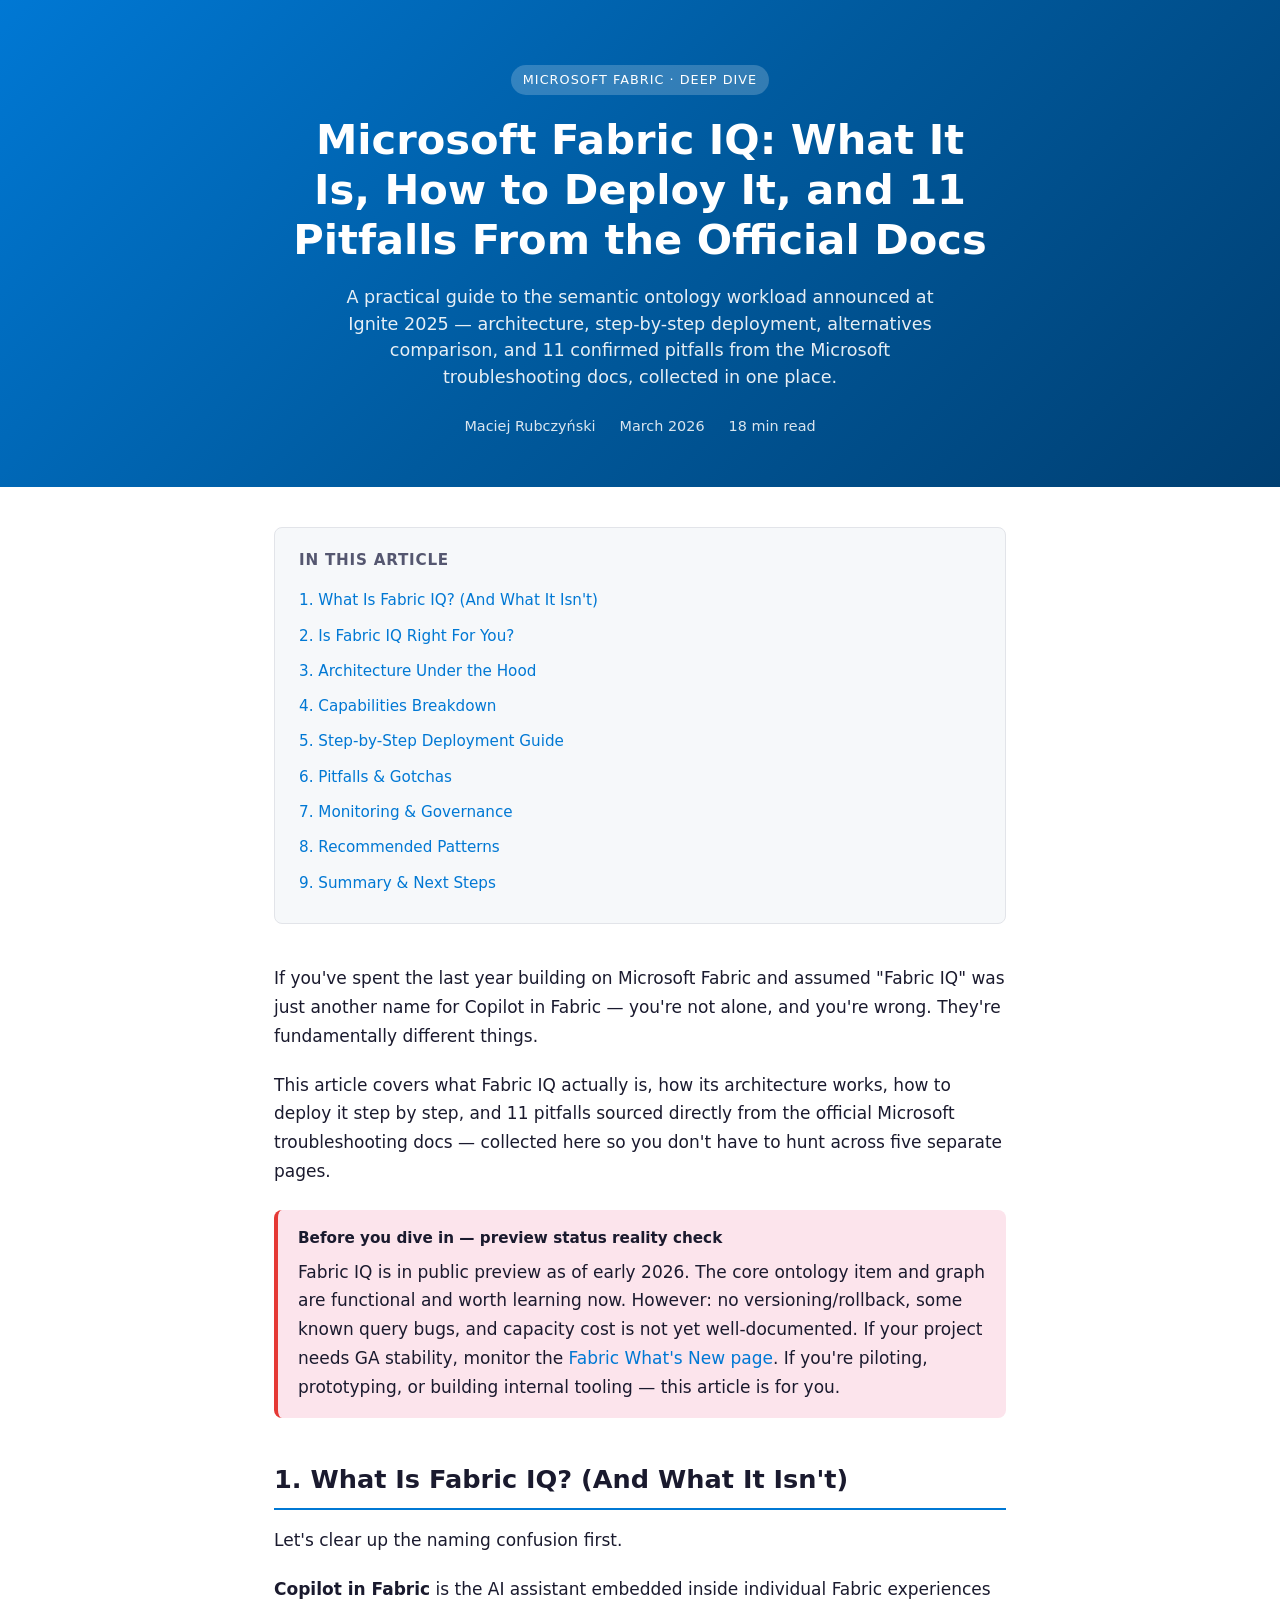
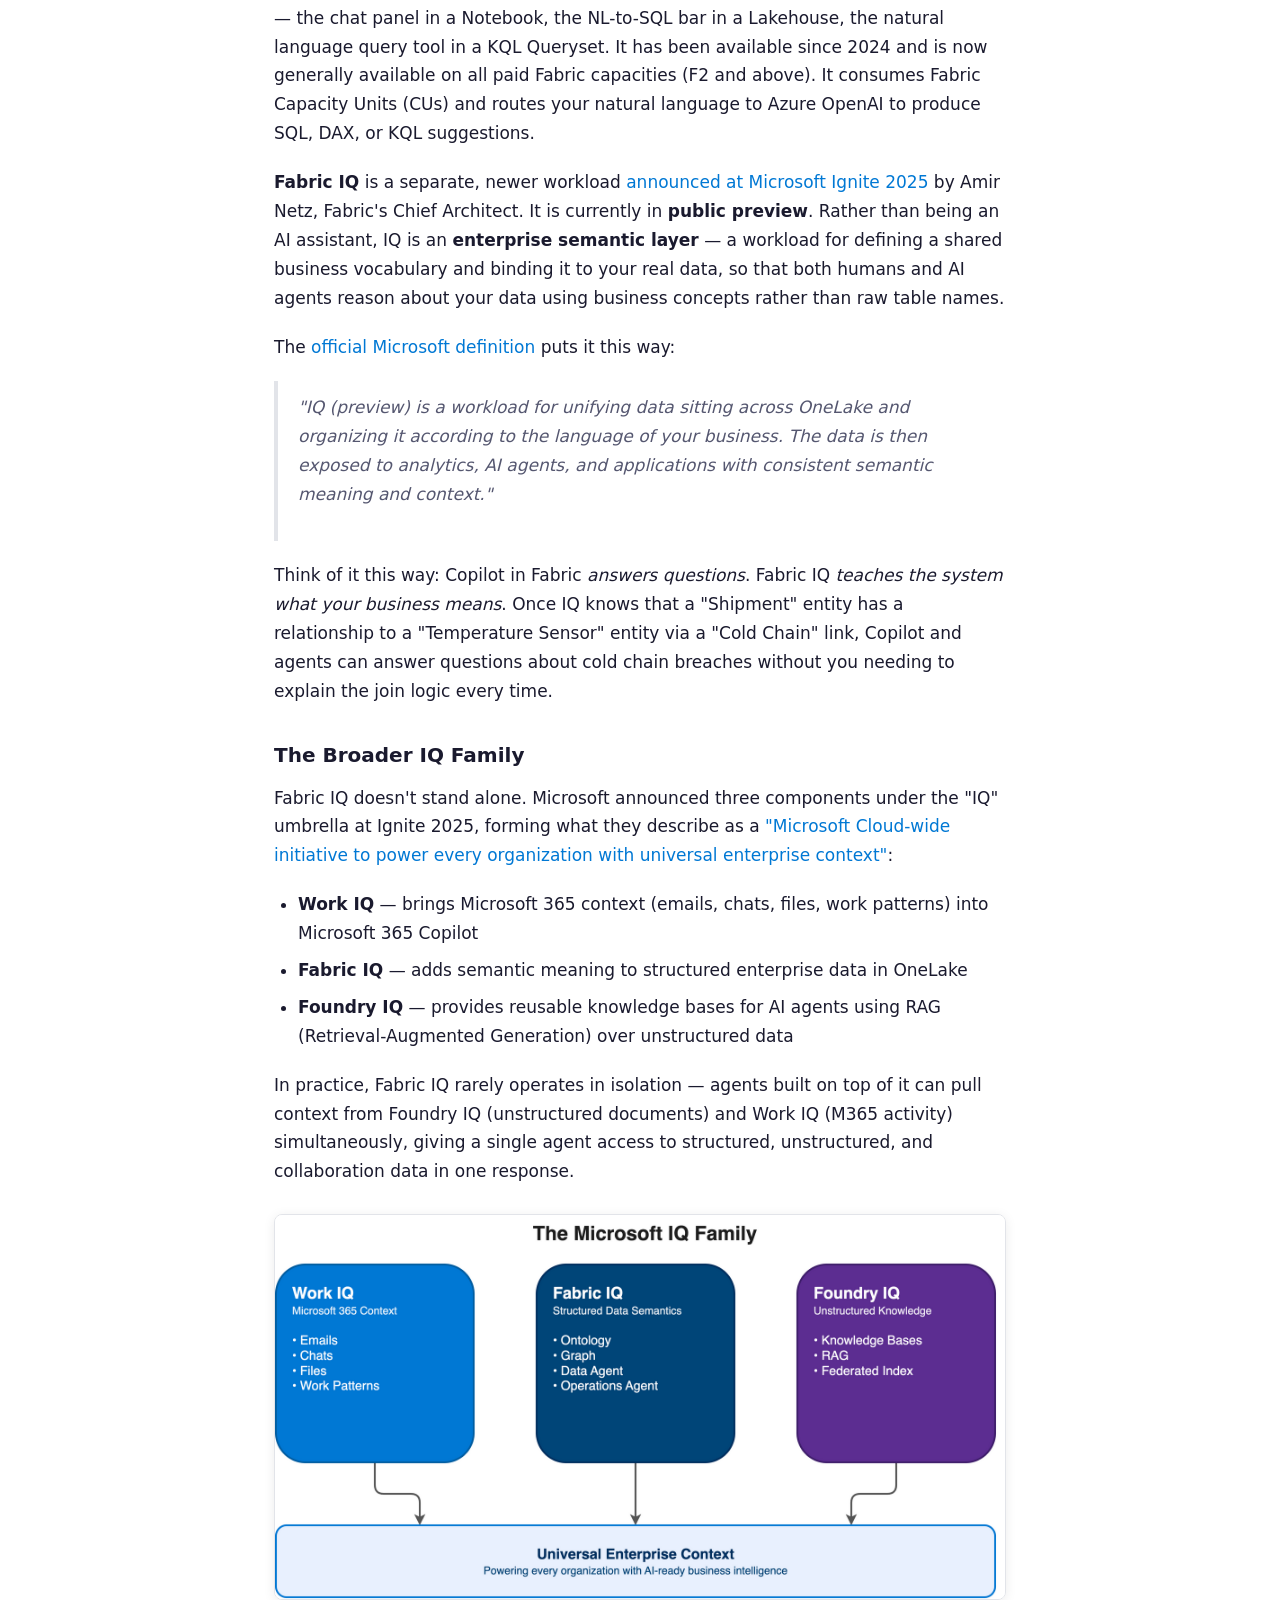
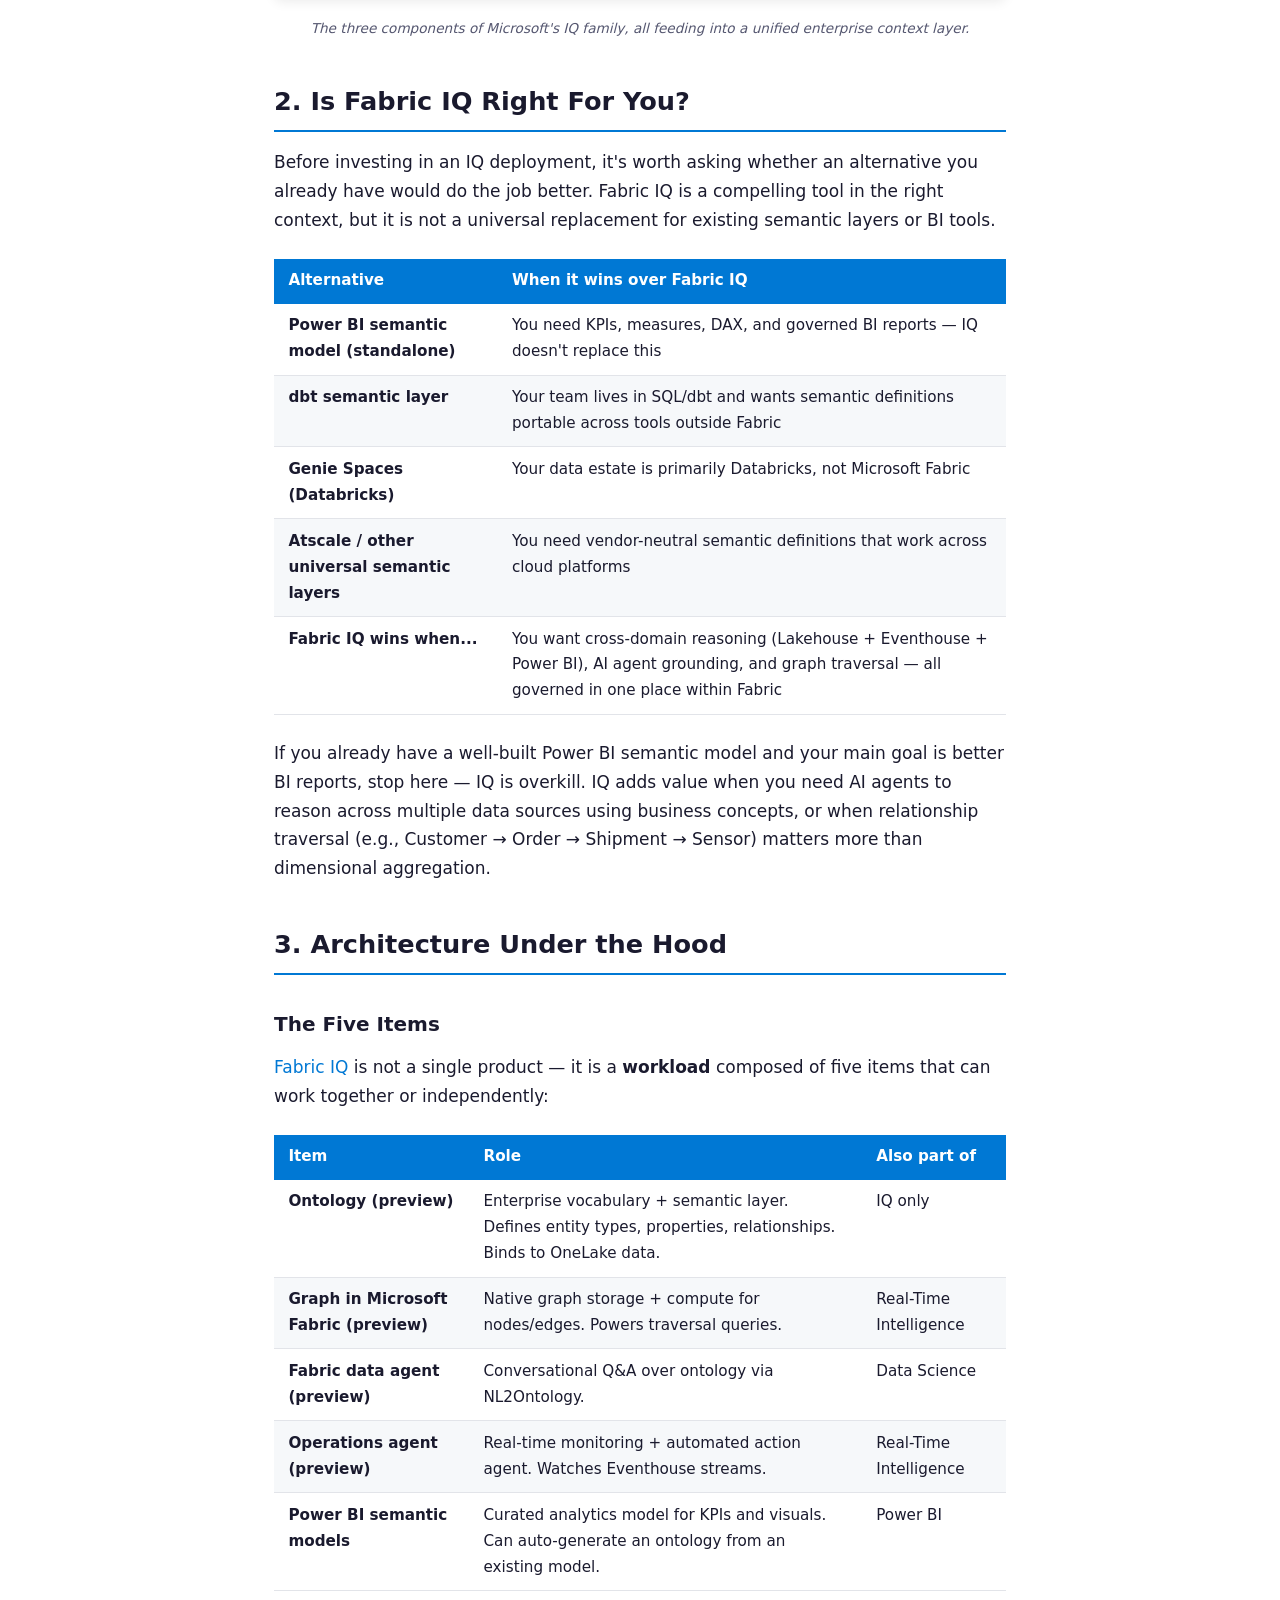
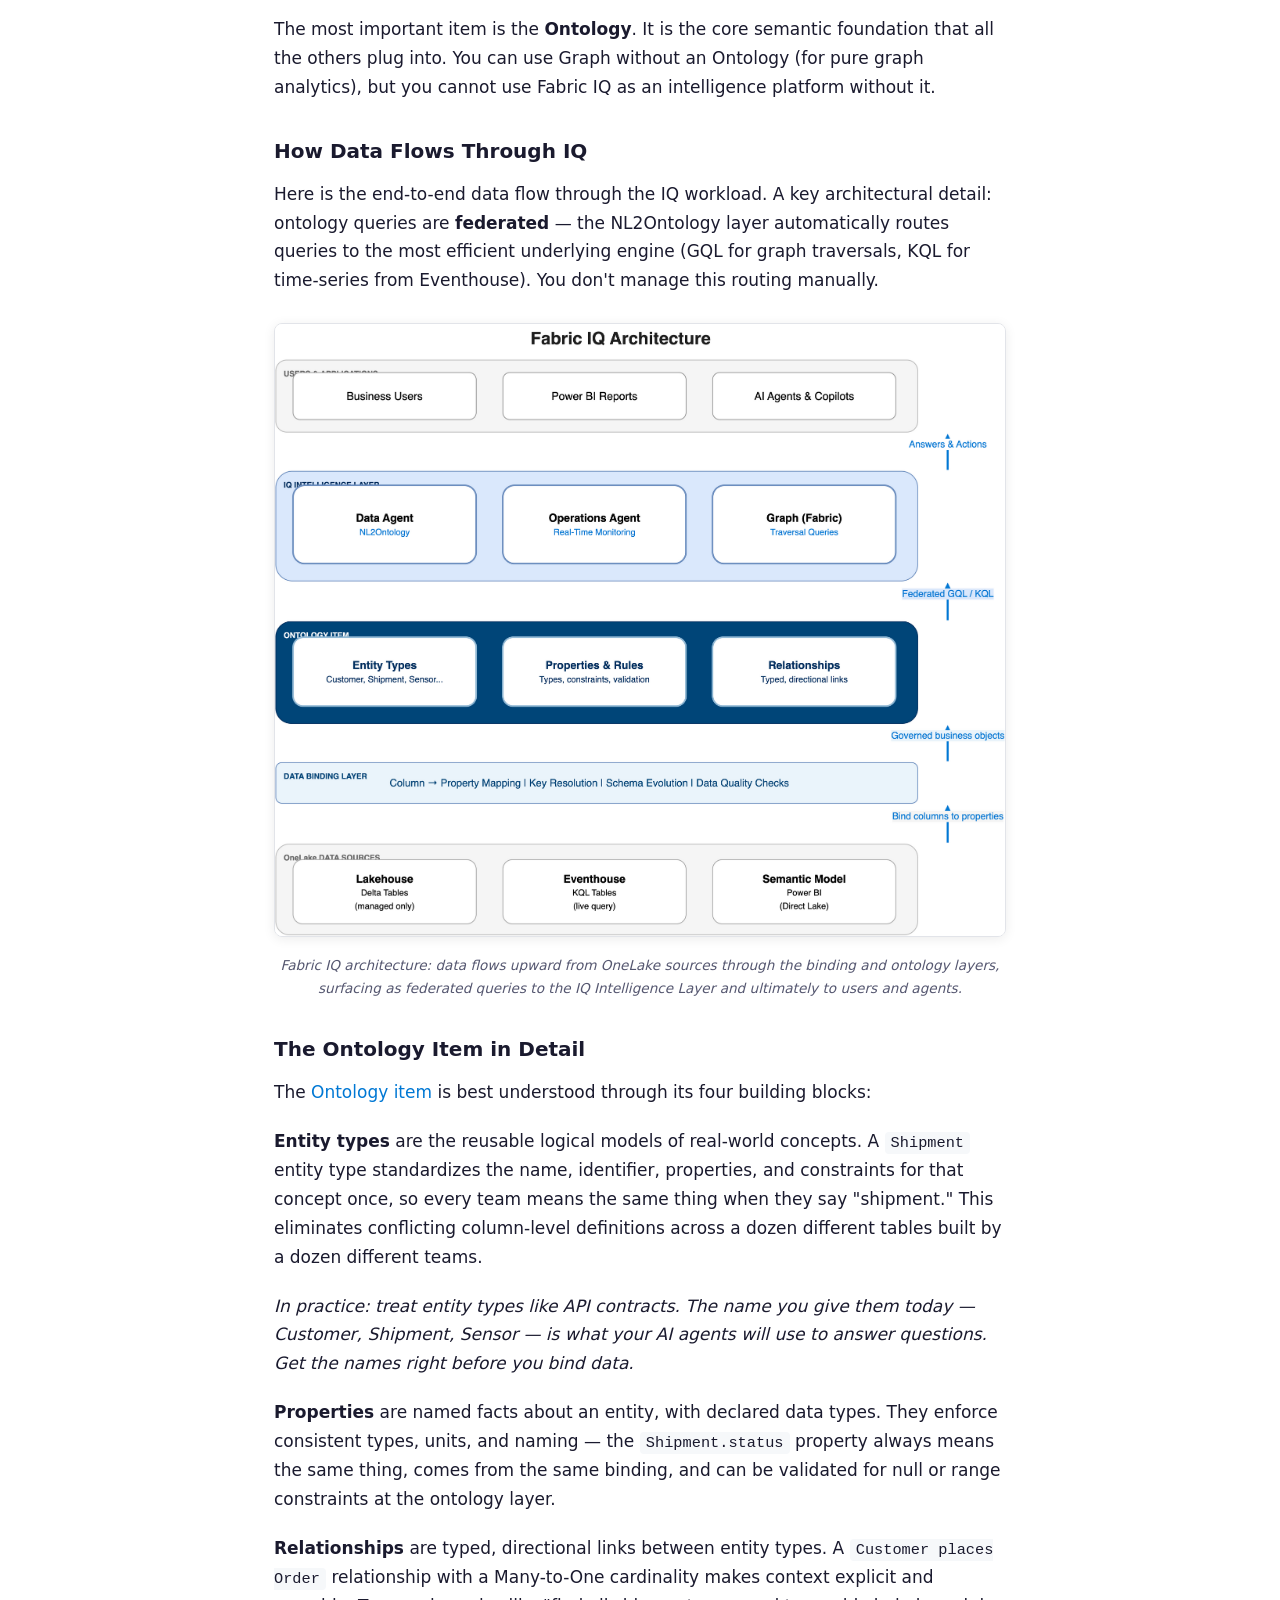
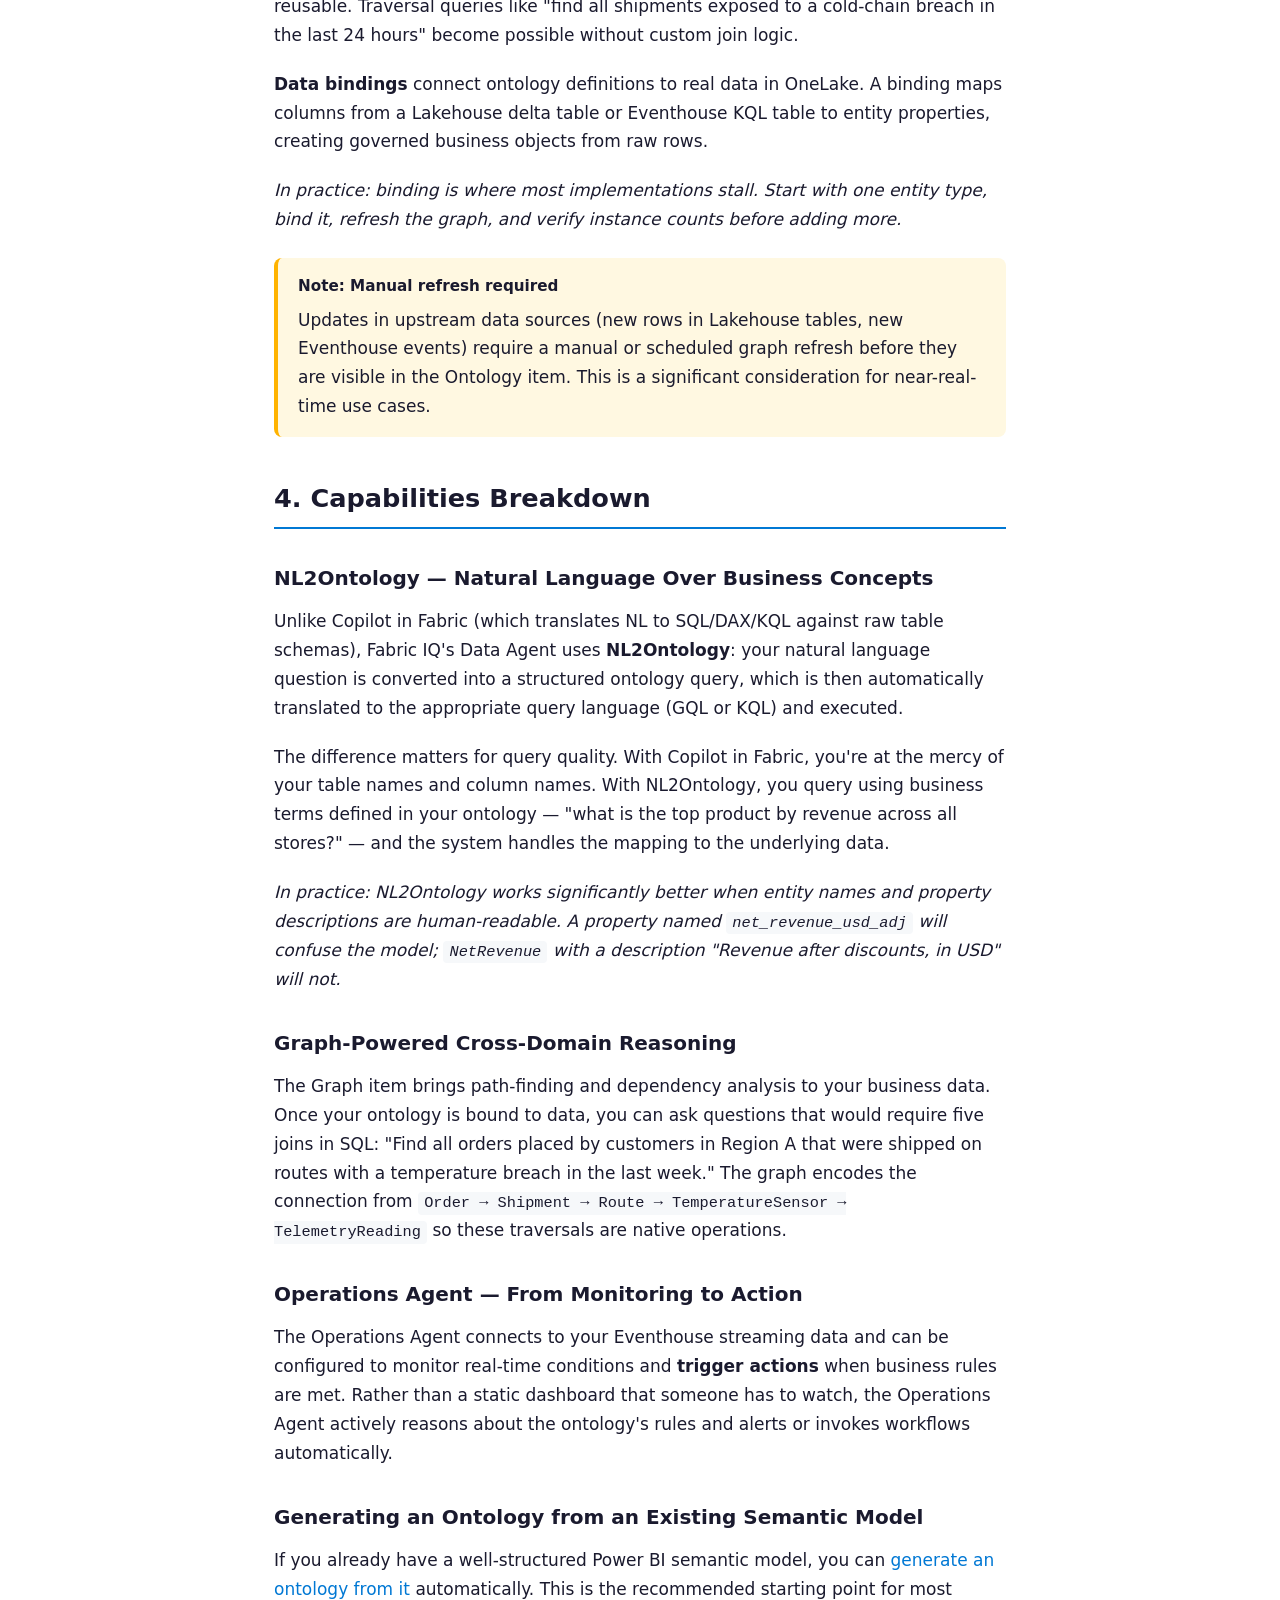
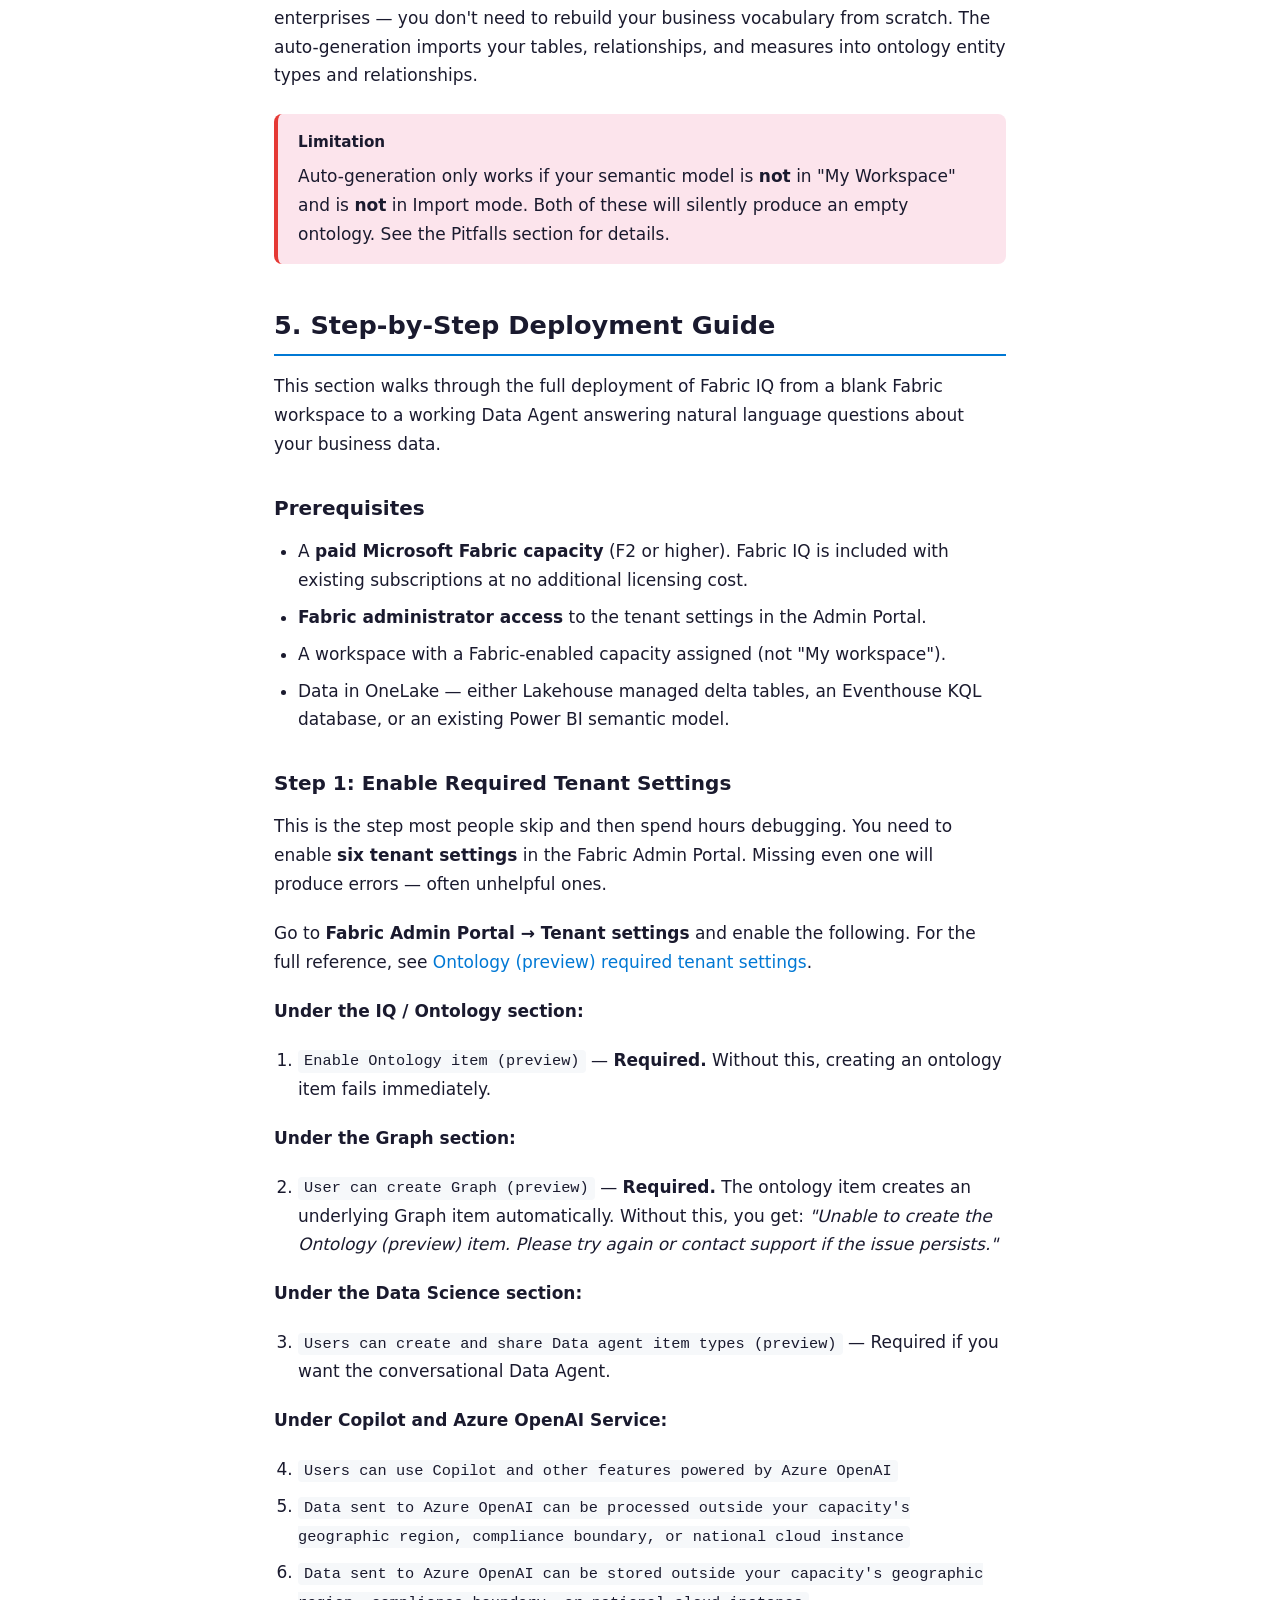
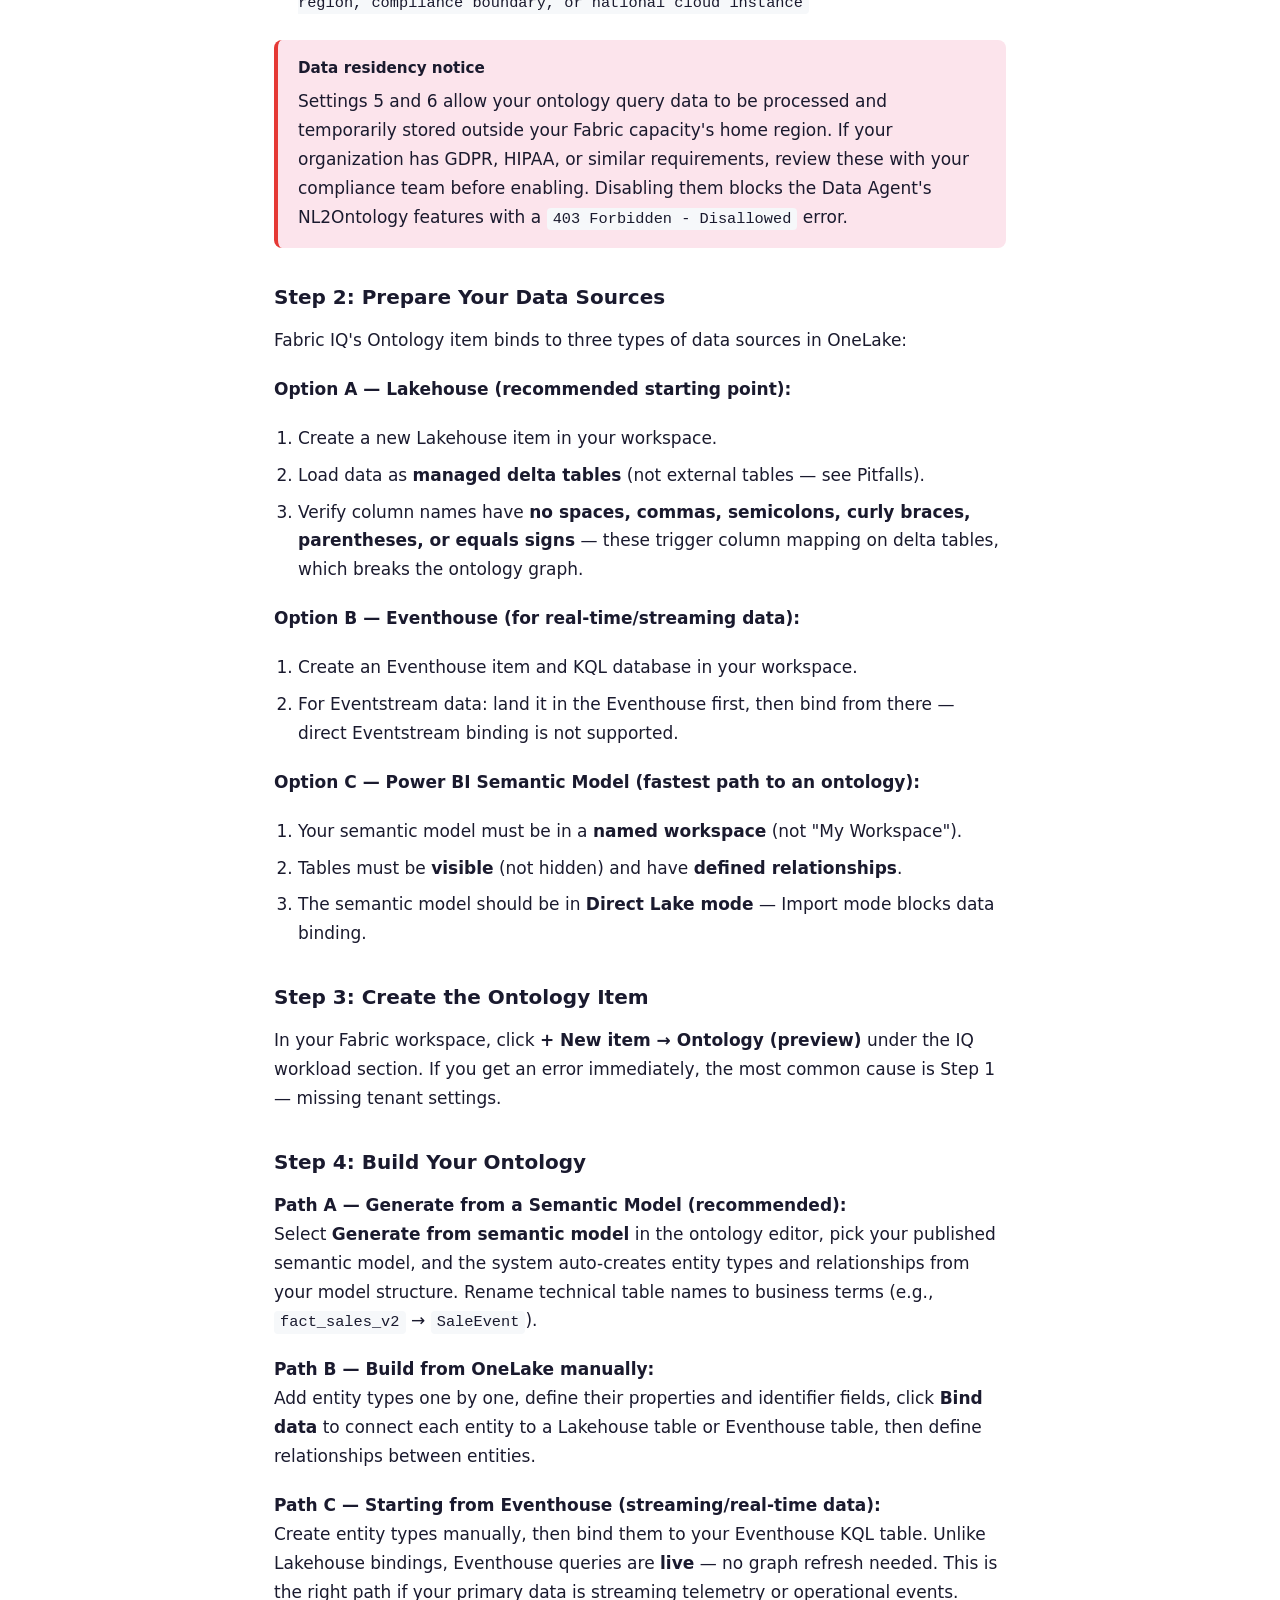
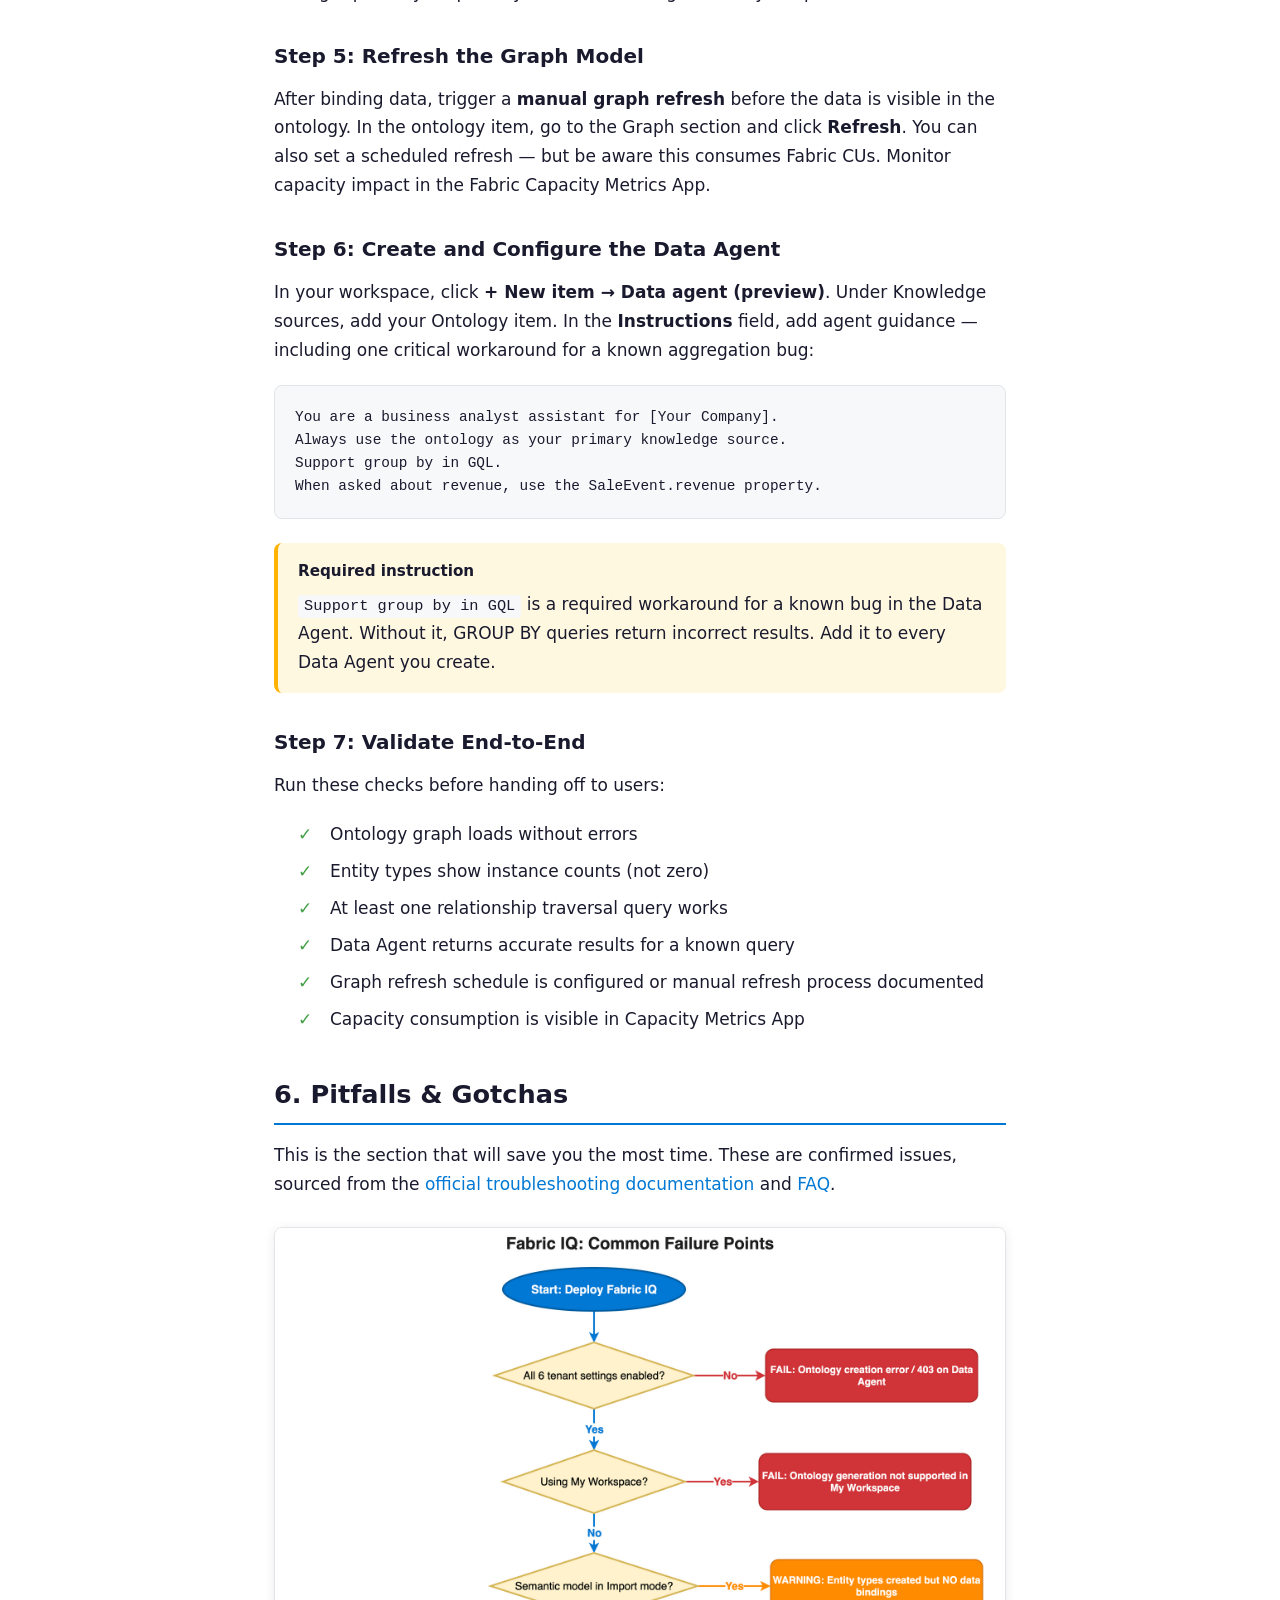
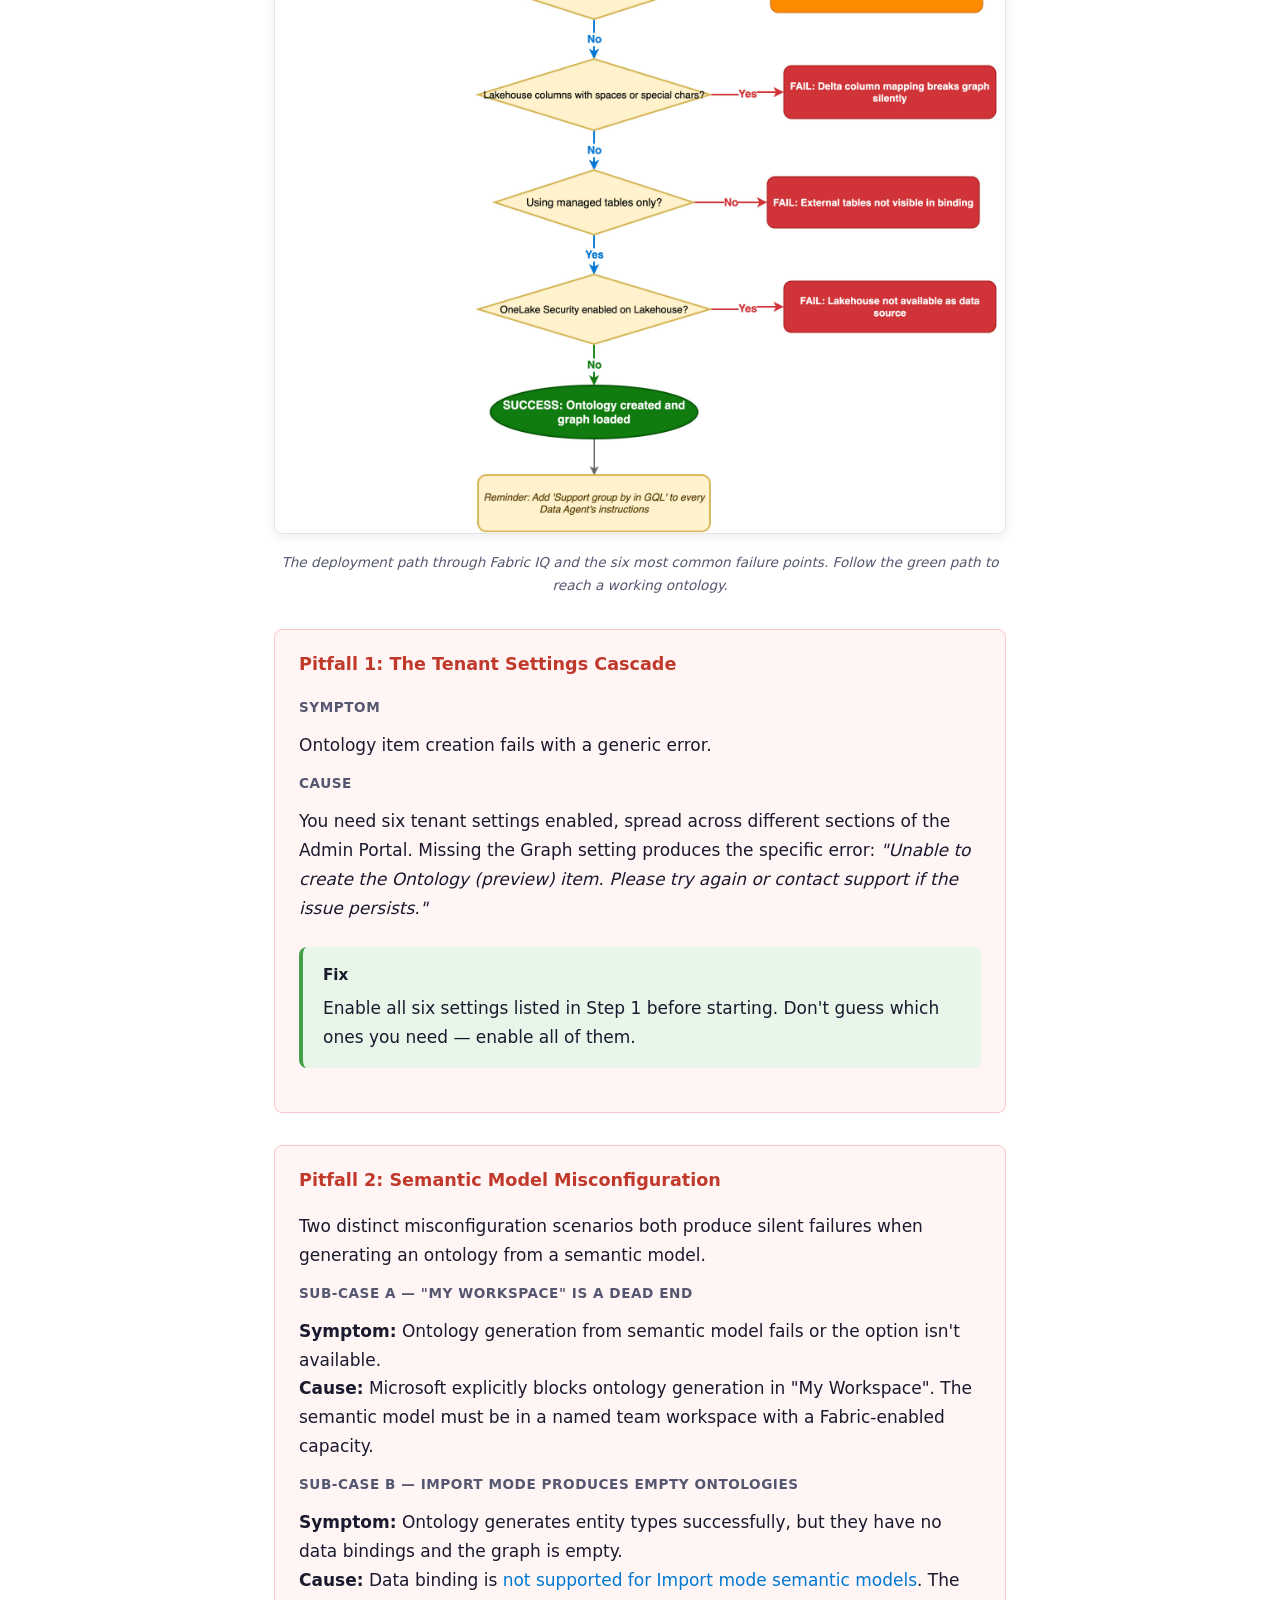
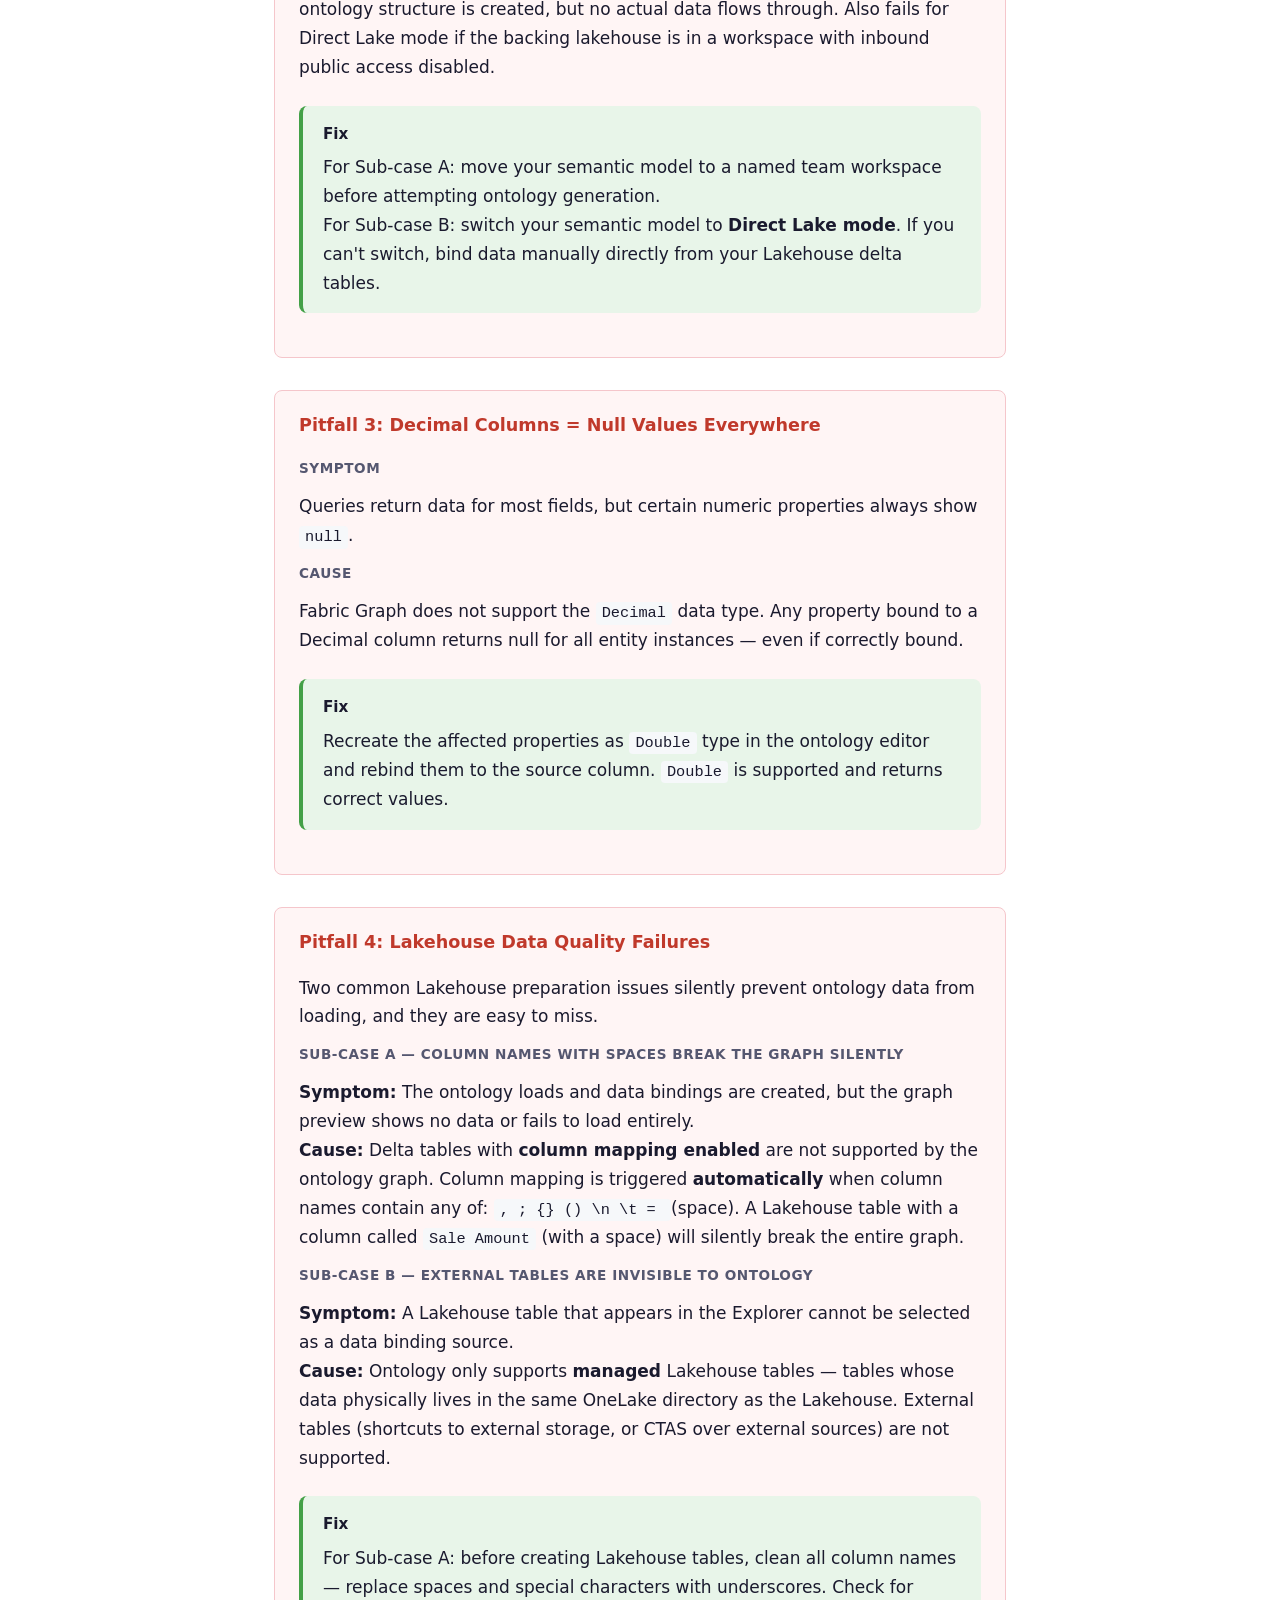
==== commit e08c6194: "Apply second round of editorial fixes - Title: remove 'Nobody Warns You About' → '11 Pitfalls From t" ====
--- a/static/fabric-iq-deep-dive/index.html
+++ b/static/fabric-iq-deep-dive/index.html
@@ -3,12 +3,12 @@
 <head>
     <meta charset="UTF-8">
     <meta name="viewport" content="width=device-width, initial-scale=1.0">
-    <meta name="description" content="A deep dive into Microsoft Fabric IQ: what the semantic ontology workload is, how to deploy it step by step, and 12 confirmed pitfalls to avoid in production. Includes alternatives comparison, CU sizing guidance, and real-world patterns.">
-    <meta name="author" content="Maciej Rubczynski">
-    <meta property="og:title" content="Microsoft Fabric IQ: What It Is, How to Deploy It, and the Pitfalls Nobody Warns You About">
-    <meta property="og:description" content="A deep dive into Microsoft Fabric IQ: what the semantic ontology workload is, how to deploy it step by step, and 12 confirmed pitfalls to avoid in production. Includes alternatives comparison, CU sizing guidance, and real-world patterns.">
+    <meta name="description" content="A deep dive into Microsoft Fabric IQ: what the semantic ontology workload is, how to deploy it step by step, and 11 confirmed pitfalls from the official docs — collected in one place.">
+    <meta name="author" content="Maciej Rubczyński">
+    <meta property="og:title" content="Microsoft Fabric IQ: What It Is, How to Deploy It, and 11 Pitfalls From the Official Docs">
+    <meta property="og:description" content="A deep dive into Microsoft Fabric IQ: what the semantic ontology workload is, how to deploy it step by step, and 11 confirmed pitfalls from the official docs — collected in one place.">
     <meta property="og:type" content="article">
-    <title>Microsoft Fabric IQ: What It Is, How to Deploy It, and the Pitfalls Nobody Warns You About</title>
+    <title>Microsoft Fabric IQ: What It Is, How to Deploy It, and 11 Pitfalls From the Official Docs</title>
     <style>
         *, *::before, *::after { box-sizing: border-box; margin: 0; padding: 0; }
 
@@ -396,10 +396,10 @@
 
 <header class="article-hero">
     <div class="category">Microsoft Fabric · Deep Dive</div>
-    <h1>Microsoft Fabric IQ: What It Is, How to Deploy It, and the Pitfalls Nobody Warns You About</h1>
-    <p class="subtitle">A practical guide to the semantic ontology workload announced at Ignite 2025 — architecture, step-by-step deployment, alternatives comparison, and 12 confirmed pitfalls sourced from official docs.</p>
+    <h1>Microsoft Fabric IQ: What It Is, How to Deploy It, and 11 Pitfalls From the Official Docs</h1>
+    <p class="subtitle">A practical guide to the semantic ontology workload announced at Ignite 2025 — architecture, step-by-step deployment, alternatives comparison, and 11 confirmed pitfalls from the Microsoft troubleshooting docs, collected in one place.</p>
     <div class="article-meta">
-        <span>Maciej Rubczynski</span>
+        <span>Maciej Rubczyński</span>
         <span>March 2026</span>
         <span>18 min read</span>
     </div>
@@ -418,15 +418,15 @@
             <li><a href="#deployment">5. Step-by-Step Deployment Guide</a></li>
             <li><a href="#pitfalls">6. Pitfalls &amp; Gotchas</a></li>
             <li><a href="#monitoring">7. Monitoring &amp; Governance</a></li>
-            <li><a href="#patterns">8. Real-World Patterns That Work</a></li>
+            <li><a href="#patterns">8. Recommended Patterns</a></li>
             <li><a href="#summary">9. Summary &amp; Next Steps</a></li>
         </ul>
     </nav>
 
     <!-- INTRO -->
-    <p>If you've spent the last year building on Microsoft Fabric and assumed "Fabric IQ" was just another name for Copilot in Fabric, you're not alone — and you're wrong. Fabric IQ is something fundamentally different, and understanding that difference is the first thing you need to do before touching the deployment guide.</p>
-
-    <p>This article covers what Fabric IQ actually is, how its architecture works, how to deploy it step by step, and — most importantly — 12 specific pitfalls that will silently break your implementation if you don't know to look for them. All sourced directly from the official docs and verified as of early 2026.</p>
+    <p>If you've spent the last year building on Microsoft Fabric and assumed "Fabric IQ" was just another name for Copilot in Fabric — you're not alone, and you're wrong. They're fundamentally different things.</p>
+
+    <p>This article covers what Fabric IQ actually is, how its architecture works, how to deploy it step by step, and 11 pitfalls sourced directly from the official Microsoft troubleshooting docs — collected here so you don't have to hunt across five separate pages.</p>
 
     <div class="callout callout-warning">
         <div class="callout-title">Before you dive in — preview status reality check</div>
@@ -834,6 +834,7 @@
 
     <div class="pitfall">
         <h3>Pitfall 9: Aggregation Bug in Data Agent</h3>
+        <p style="font-size:0.8rem;color:var(--color-text-secondary);margin-bottom:0.5rem;"><em>Verified March 2026 — check <a href="https://learn.microsoft.com/en-us/fabric/iq/ontology/resources-troubleshooting" target="_blank">troubleshooting docs</a> for latest status; this is the type of bug Microsoft may fix in a preview update.</em></p>
         <p class="pitfall-label">Symptom</p>
         <p>GROUP BY queries from the Data Agent return wrong or unordered results.</p>
         <p class="pitfall-label">Cause</p>
@@ -870,18 +871,6 @@
         </div>
     </div>
 
-    <div class="pitfall">
-        <h3>Pitfall 12 (also see intro): Preview Instability</h3>
-        <p class="pitfall-label">Symptom</p>
-        <p>Behavior changes between sessions, documented features don't appear in the UI, or the ontology canvas is unresponsive.</p>
-        <p class="pitfall-label">Cause</p>
-        <p>Fabric IQ is in public preview. No versioning/rollback, some known query bugs, and capacity cost is not yet well-documented. See the callout at the top of this article for the full preview status summary.</p>
-        <div class="callout callout-tip">
-            <div class="callout-title">Fix</div>
-            <p>Use Fabric IQ for pilots, prototypes, and learning. For production-critical workloads, wait for GA. Monitor the <a href="https://learn.microsoft.com/en-us/fabric/fundamentals/whats-new" target="_blank">Fabric What's New page</a> for GA announcements.</p>
-        </div>
-    </div>
-
     <!-- SECTION 7 -->
     <h2 id="monitoring">7. Monitoring &amp; Governance</h2>
 
@@ -889,8 +878,8 @@
     <p>Fabric IQ (like all Fabric workloads) consumes Fabric CUs. The primary cost driver for IQ is the <strong>Graph item refresh</strong> — each scheduled or manual refresh contributes to your capacity. Data Agent queries also consume CUs. Monitor using the <strong>Fabric Capacity Metrics App</strong>, filtering by the Graph item to isolate IQ-related consumption. Set up capacity alerts before you hit the limit.</p>
 
     <div class="callout callout-note">
-        <div class="callout-title">Rough sizing guide (F4 capacity)</div>
-        <p>A Graph refresh of ~500K entity instances typically consumes 10–30 CUs over 2–5 minutes, depending on relationship complexity. For comparison, a standard Power BI dataset refresh of similar size costs ~5–15 CUs. Monitor the Fabric Capacity Metrics App after your first few refreshes to calibrate your own schedule before committing to frequent intervals.</p>
+        <div class="callout-title">How to size your Graph refresh budget</div>
+        <p>Microsoft has not published CU benchmarks for Fabric IQ as of early 2026. The only reliable approach is empirical: run your first few graph refreshes with the <strong>Fabric Capacity Metrics App</strong> open, filter by the Graph item, and record CU consumption vs. entity count and refresh duration. Set a capacity alert before scheduling frequent refreshes — the Capacity Metrics App is the source of truth, not any pre-published estimate.</p>
     </div>
 
     <h3>Data Residency and Azure OpenAI</h3>
@@ -909,7 +898,7 @@
     <p>Keep the set of Contributors small. Ontology changes are not versioned and can break downstream agents.</p>
 
     <!-- SECTION 8 -->
-    <h2 id="patterns">8. Real-World Patterns That Work</h2>
+    <h2 id="patterns">8. Recommended Patterns</h2>
 
     <h3>Pattern 1: Eventhouse as the Real-Time Spine</h3>
     <p>Bind Eventhouse for live operational data and Lakehouse for historical batch — then let the ontology federate both. The graph handles the join. A concrete example: in a manufacturing plant, sensor telemetry arrives in Eventhouse at second-level granularity. Maintenance records and equipment specs live in a Lakehouse as managed delta tables. Without Fabric IQ, answering "which machines are at risk based on current readings versus historical failure patterns?" requires an ad hoc join across two systems. With IQ, the ontology encodes the relationship between <code>Machine → SensorReading → MaintenanceRecord</code>, and the Data Agent translates the natural language question into federated GQL + KQL automatically.</p>
@@ -938,7 +927,7 @@
 
     <p>Fabric IQ is a genuinely novel capability that addresses a real enterprise problem: the disconnect between raw data structures and the business language that people and AI agents need to reason about. The Ontology item, in particular, is a compelling approach to making enterprise data AI-ready in a way that scales.</p>
 
-    <p>That said, it is very much a <strong>preview product</strong>. The 12 pitfalls documented in this article are real limitations you'll hit in practice — not hypothetical edge cases. Some are clearly known bugs with workarounds (aggregation, Decimal type). Others are architectural constraints that require careful planning (column mapping, Import mode, manual refresh).</p>
+    <p>That said, it is very much a <strong>preview product</strong>. The 11 pitfalls documented in this article are real limitations you'll hit in practice — not hypothetical edge cases. Some are clearly known bugs with workarounds (aggregation, Decimal type). Others are architectural constraints that require careful planning (column mapping, Import mode, manual refresh).</p>
 
     <p><strong>What's stable and worth using today:</strong></p>
     <ul>
@@ -968,6 +957,8 @@
     <!-- REFERENCES -->
     <section class="references">
         <h2>References &amp; Further Reading</h2>
+
+        <p style="font-size:0.9rem;color:var(--color-text-secondary);margin-bottom:1rem;"><strong>Official Microsoft docs</strong></p>
         <ol>
             <li>
                 <a href="https://learn.microsoft.com/en-us/fabric/iq/overview" target="_blank">What is Fabric IQ (preview)?</a>
@@ -987,7 +978,7 @@
             <li>
                 <a href="https://learn.microsoft.com/en-us/fabric/iq/ontology/resources-troubleshooting" target="_blank">Troubleshooting ontology (preview)</a>
                 <span class="source-type">docs</span><br>
-                <span class="source-desc">Microsoft Learn — official troubleshooting table for all known issues and fixes.</span>
+                <span class="source-desc">Microsoft Learn — official troubleshooting table for all known issues and fixes. Primary source for pitfalls in this article.</span>
             </li>
             <li>
                 <a href="https://learn.microsoft.com/en-us/fabric/iq/ontology/resources-frequently-asked-questions" target="_blank">Ontology (preview) frequently asked questions</a>
@@ -1000,6 +991,11 @@
                 <span class="source-desc">Microsoft Learn — hands-on Lakeshore Retail tutorial covering the full IQ deployment flow.</span>
             </li>
             <li>
+                <a href="https://learn.microsoft.com/en-us/fabric/fundamentals/copilot-enable-fabric" target="_blank">Enable Copilot in Fabric</a>
+                <span class="source-type">docs</span><br>
+                <span class="source-desc">Microsoft Learn — Copilot deployment steps, SKU requirements, and capacity planning.</span>
+            </li>
+            <li>
                 <a href="https://blog.fabric.microsoft.com/en-us/blog/from-data-platform-to-intelligence-platform-introducing-microsoft-fabric-iq" target="_blank">From Data Platform to Intelligence Platform: Introducing Microsoft Fabric IQ</a>
                 <span class="source-type">announcement</span><br>
                 <span class="source-desc">Microsoft Fabric Blog — Ignite 2025 announcement with product vision and five-component overview.</span>
@@ -1009,15 +1005,14 @@
                 <span class="source-type">announcement</span><br>
                 <span class="source-desc">Microsoft Fabric Blog — deep-dive on the Ontology item, automated generation, and agent integration.</span>
             </li>
-            <li>
-                <a href="https://learn.microsoft.com/en-us/fabric/fundamentals/copilot-enable-fabric" target="_blank">Enable Copilot in Fabric</a>
-                <span class="source-type">docs</span><br>
-                <span class="source-desc">Microsoft Learn — Copilot deployment steps, SKU requirements, and capacity planning warnings.</span>
-            </li>
+        </ol>
+
+        <p style="font-size:0.9rem;color:var(--color-text-secondary);margin:1.25rem 0 1rem;"><strong>Community &amp; analyst</strong></p>
+        <ol start="10">
             <li>
                 <a href="https://cloudwars.com/ai/microsoft-debuts-work-iq-fabric-iq-and-foundry-iq-a-unified-intelligence-layer-for-the-ai-powered-enterprise/" target="_blank">Microsoft Debuts Work IQ, Fabric IQ, and Foundry IQ</a>
                 <span class="source-type">blog</span><br>
-                <span class="source-desc">Cloud Wars — analyst perspective on the broader IQ family and Microsoft's enterprise AI strategy.</span>
+                <span class="source-desc">Cloud Wars, November 2025 — analyst perspective on the broader IQ family and Microsoft's enterprise AI strategy.</span>
             </li>
             <li>
                 <a href="https://community.fabric.microsoft.com/t5/Webinars-and-Video-Gallery/Introduction-of-Microsoft-Fabric-IQ-by-Amir-Netz-at-Microsoft/m-p/4881356" target="_blank">Introduction of Microsoft Fabric IQ by Amir Netz at Microsoft Ignite 2025</a>
@@ -1033,7 +1028,7 @@
     </section>
 
     <footer class="article-footer">
-        <p>Written by Maciej Rubczynski · March 2026</p>
+        <p>Written by Maciej Rubczyński · March 2026</p>
         <div class="tags">
             <span class="tag">Microsoft Fabric</span>
             <span class="tag">Fabric IQ</span>
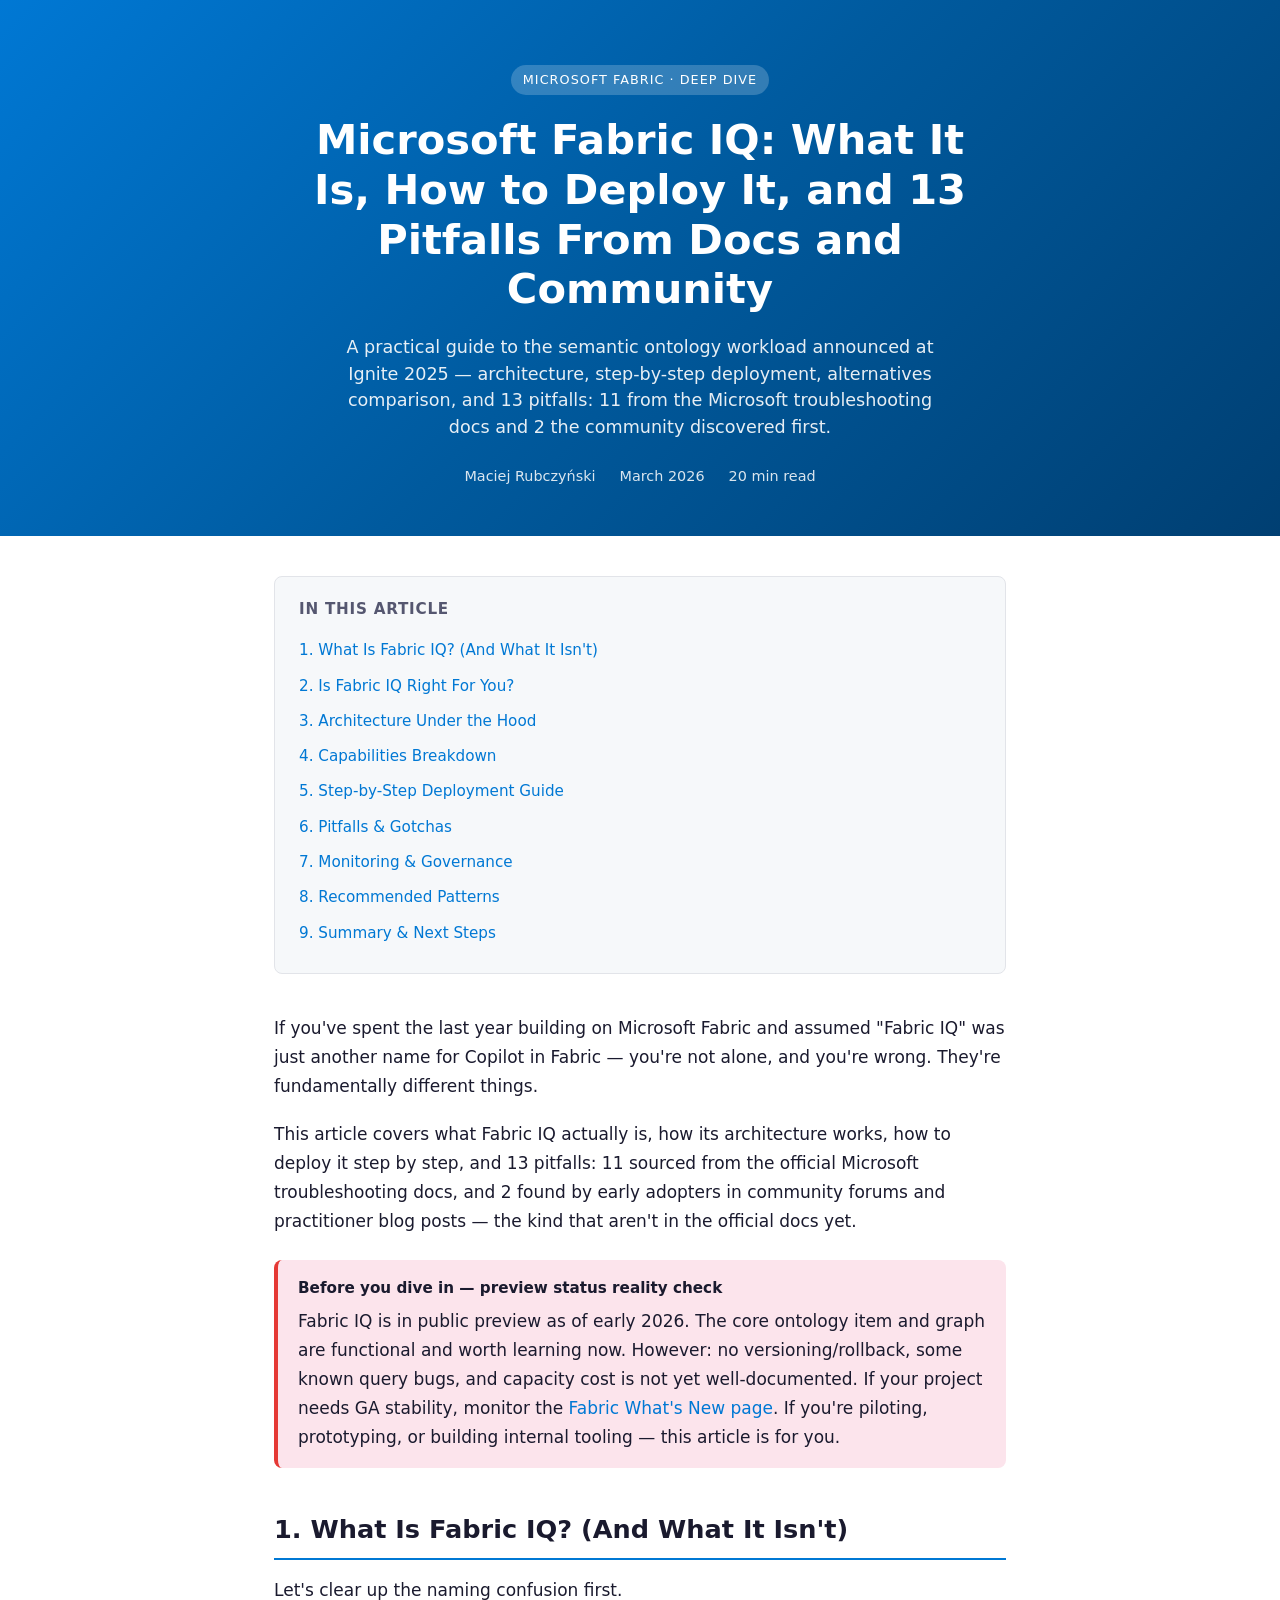
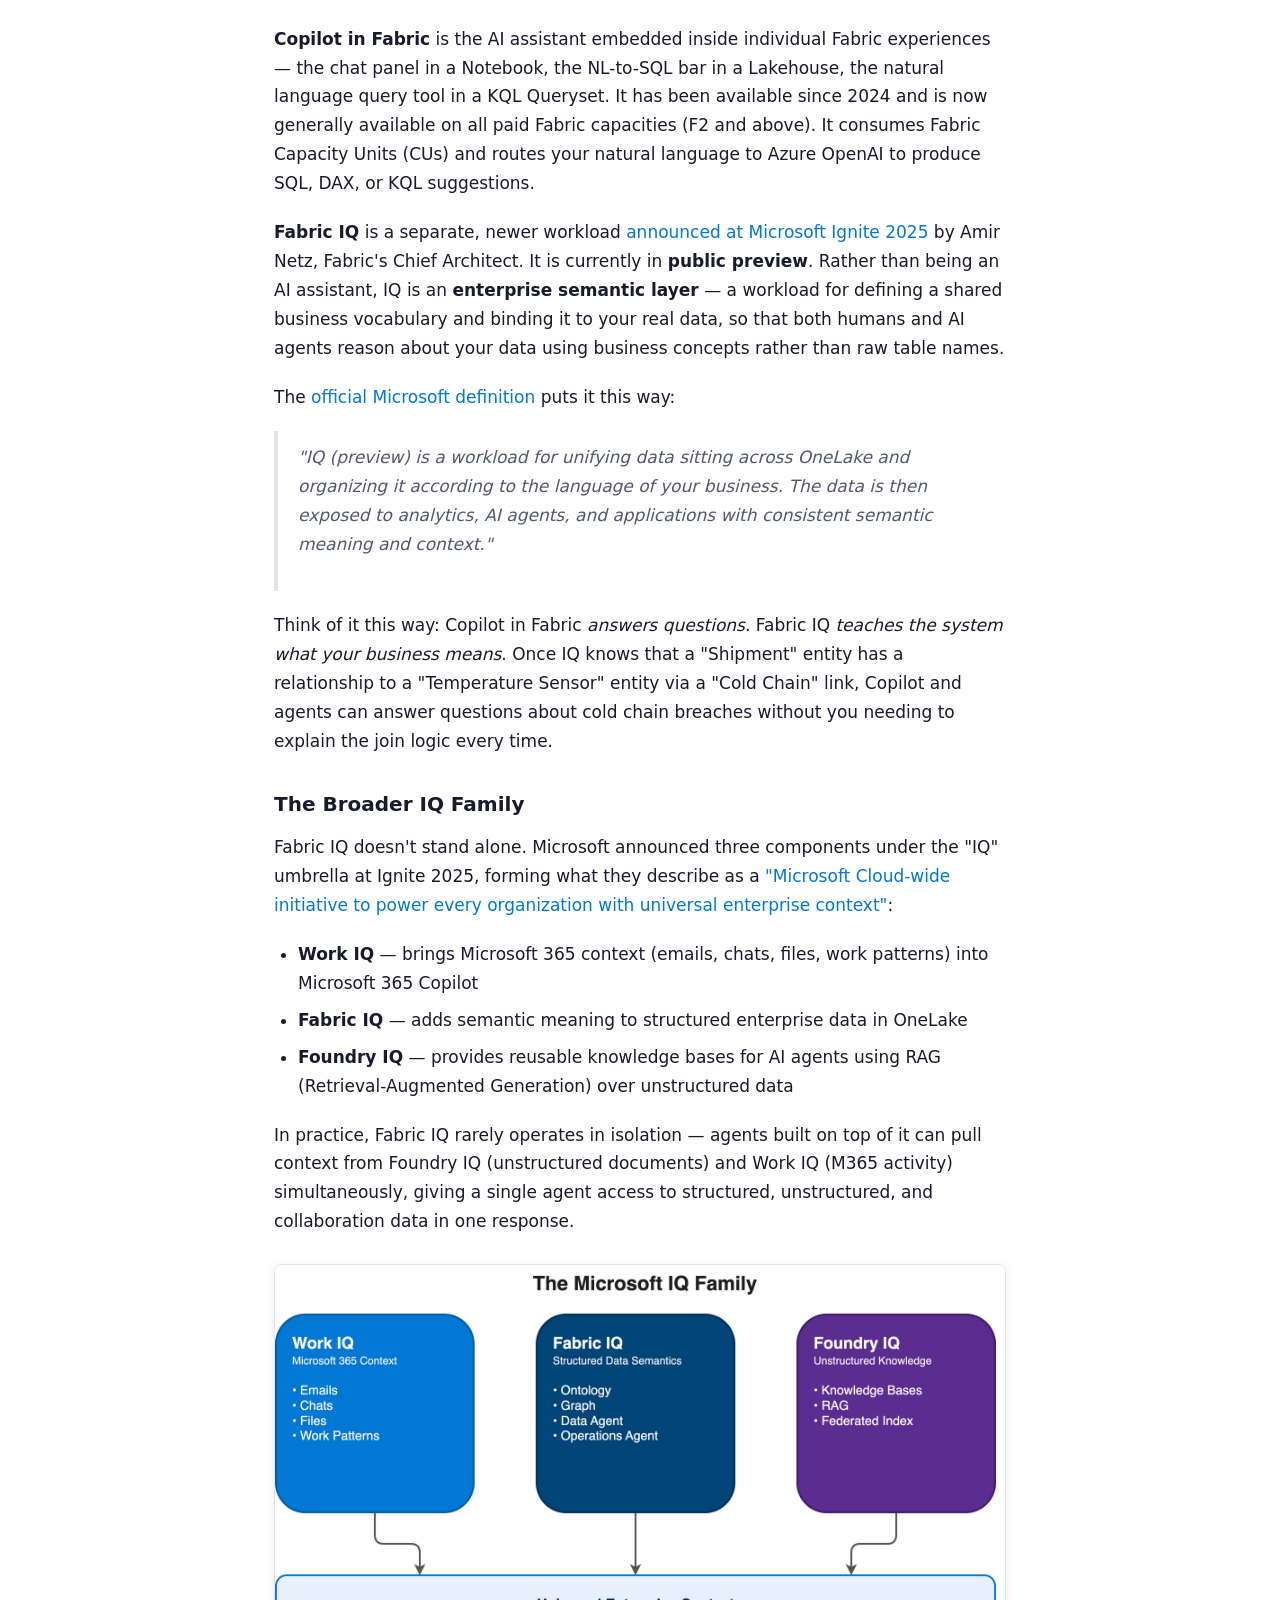
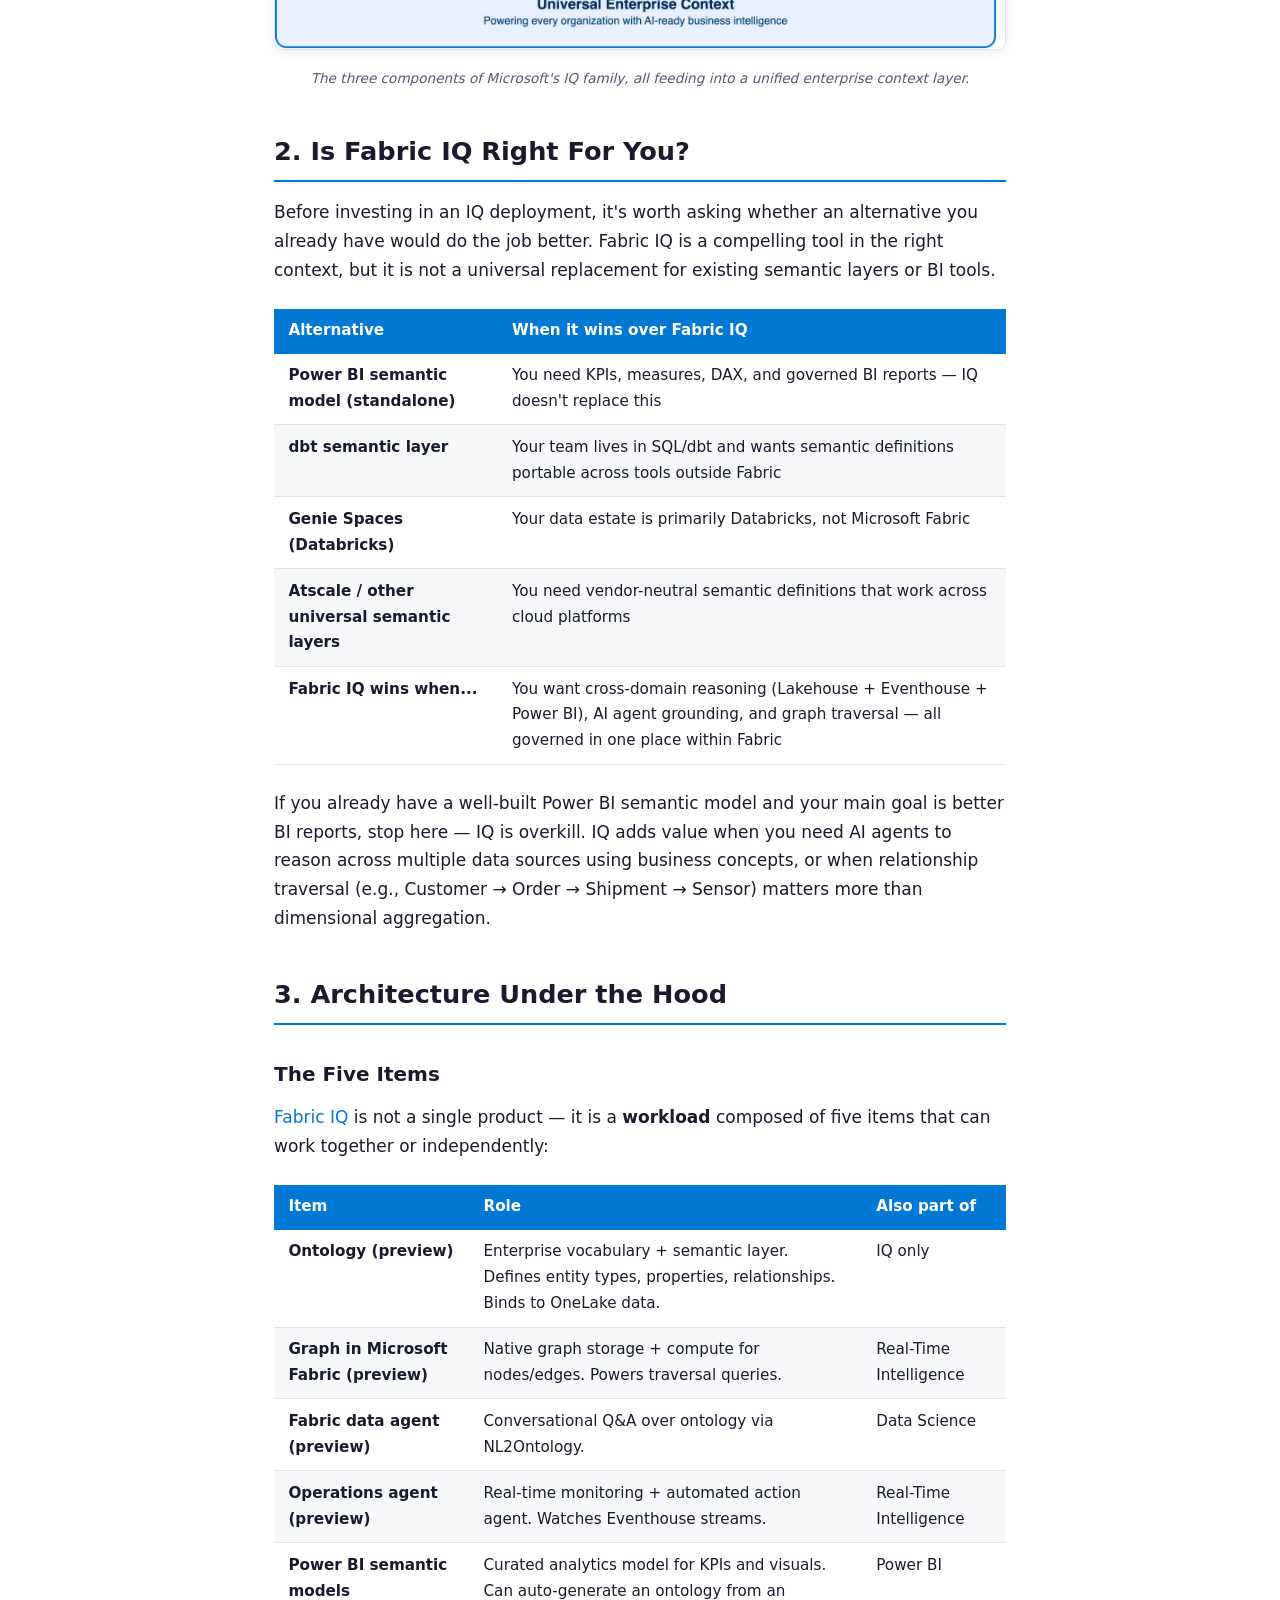
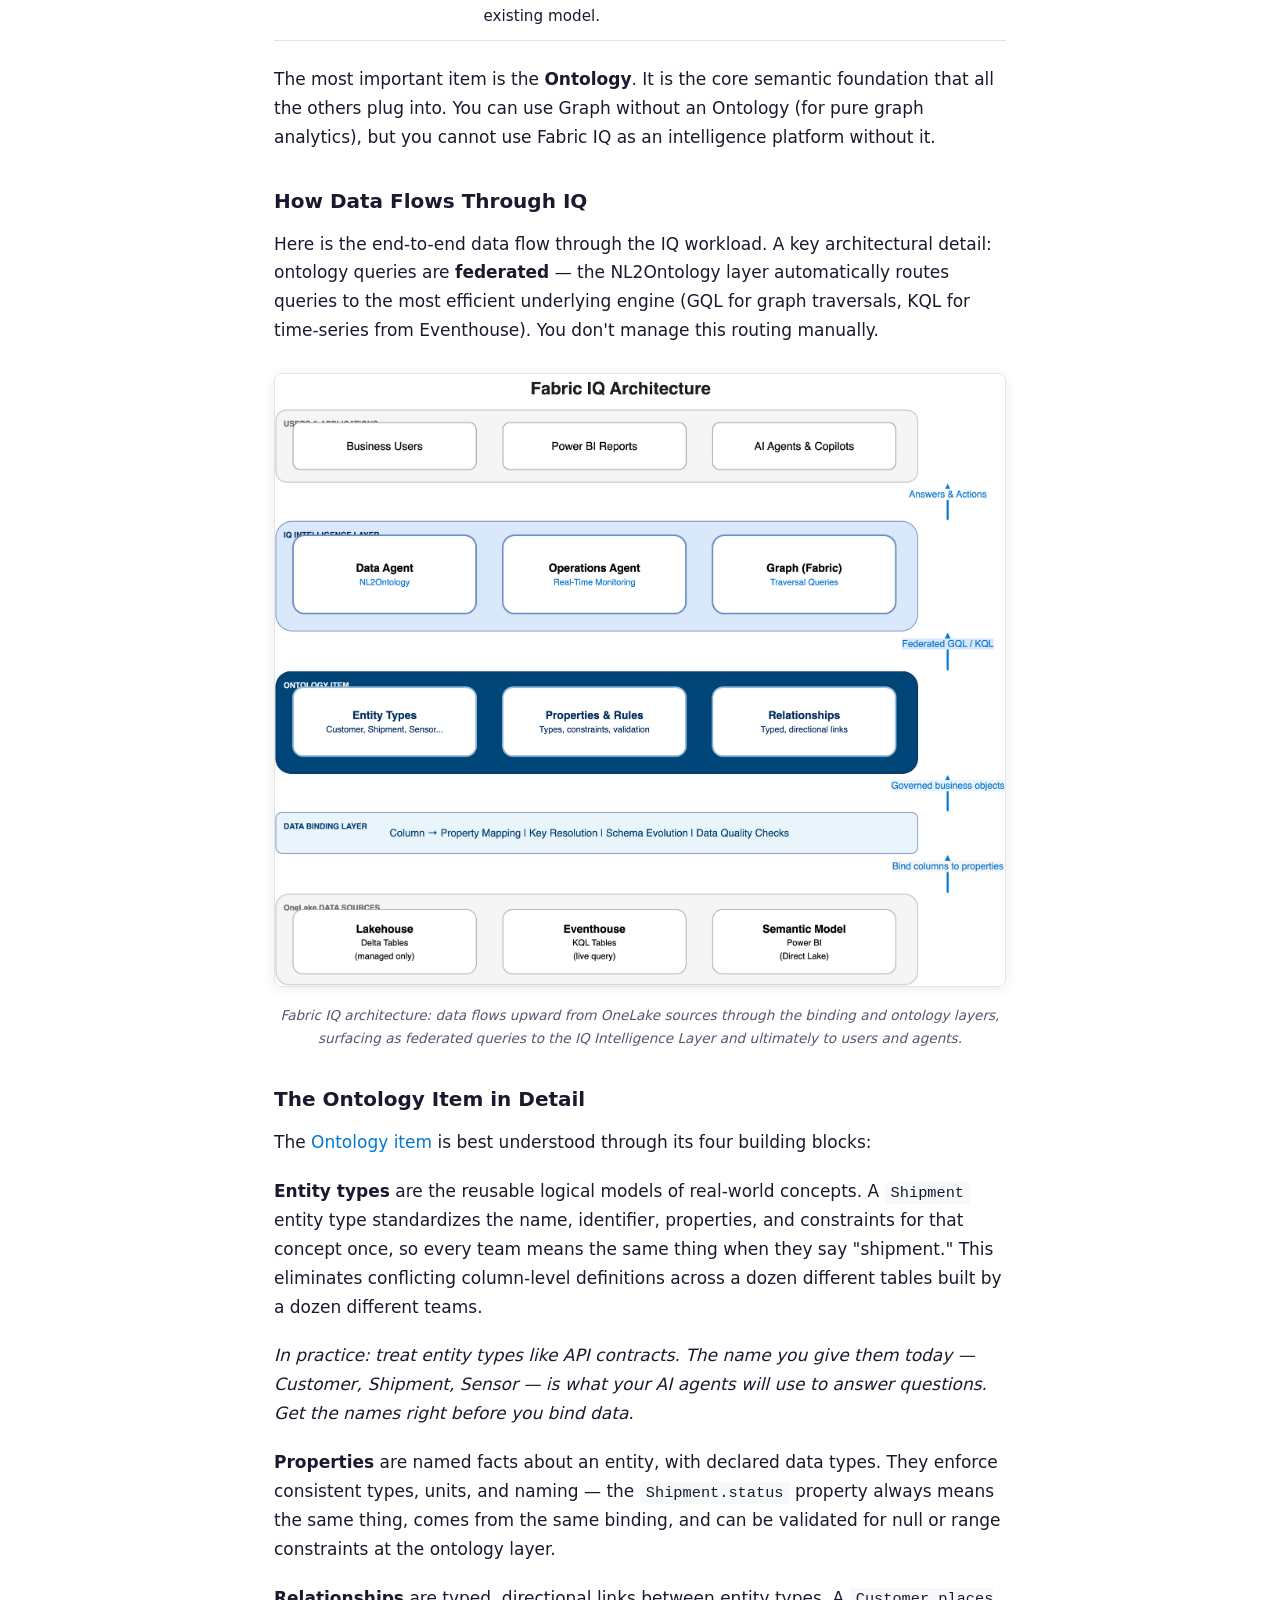
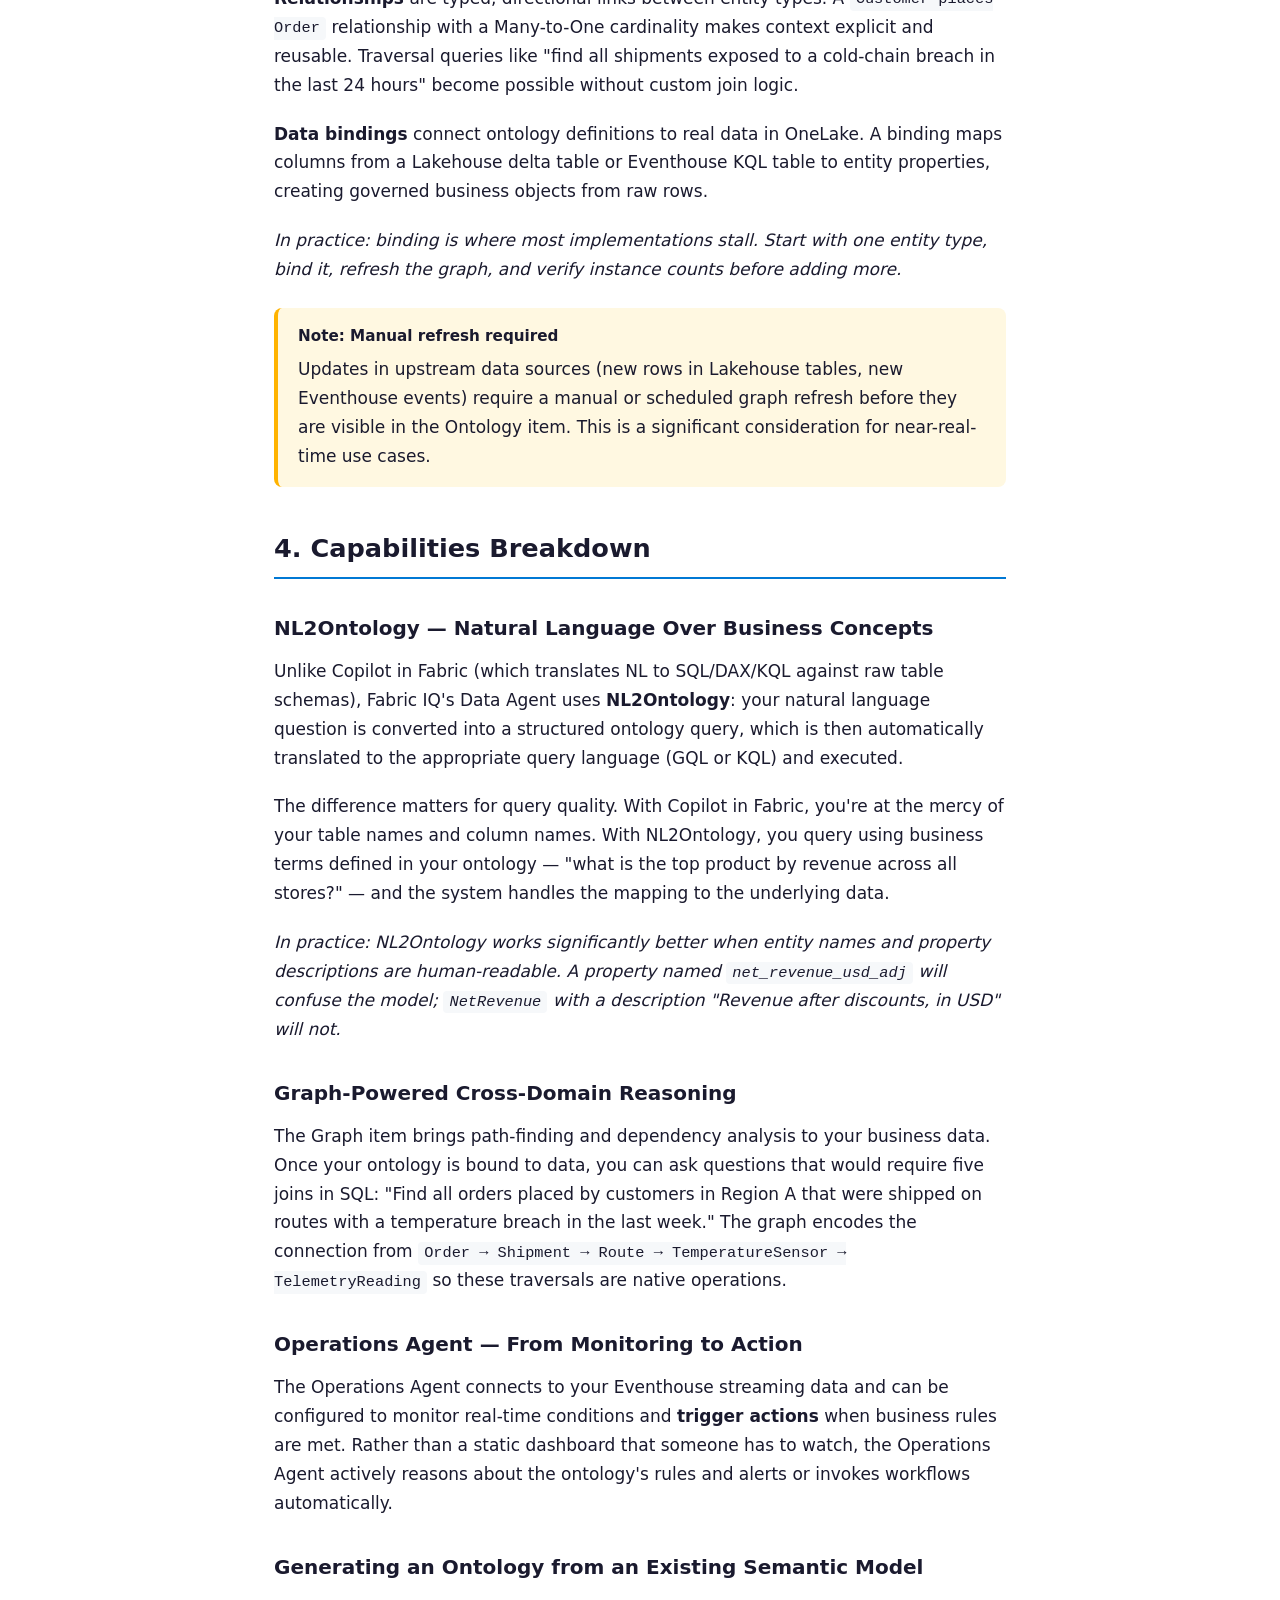
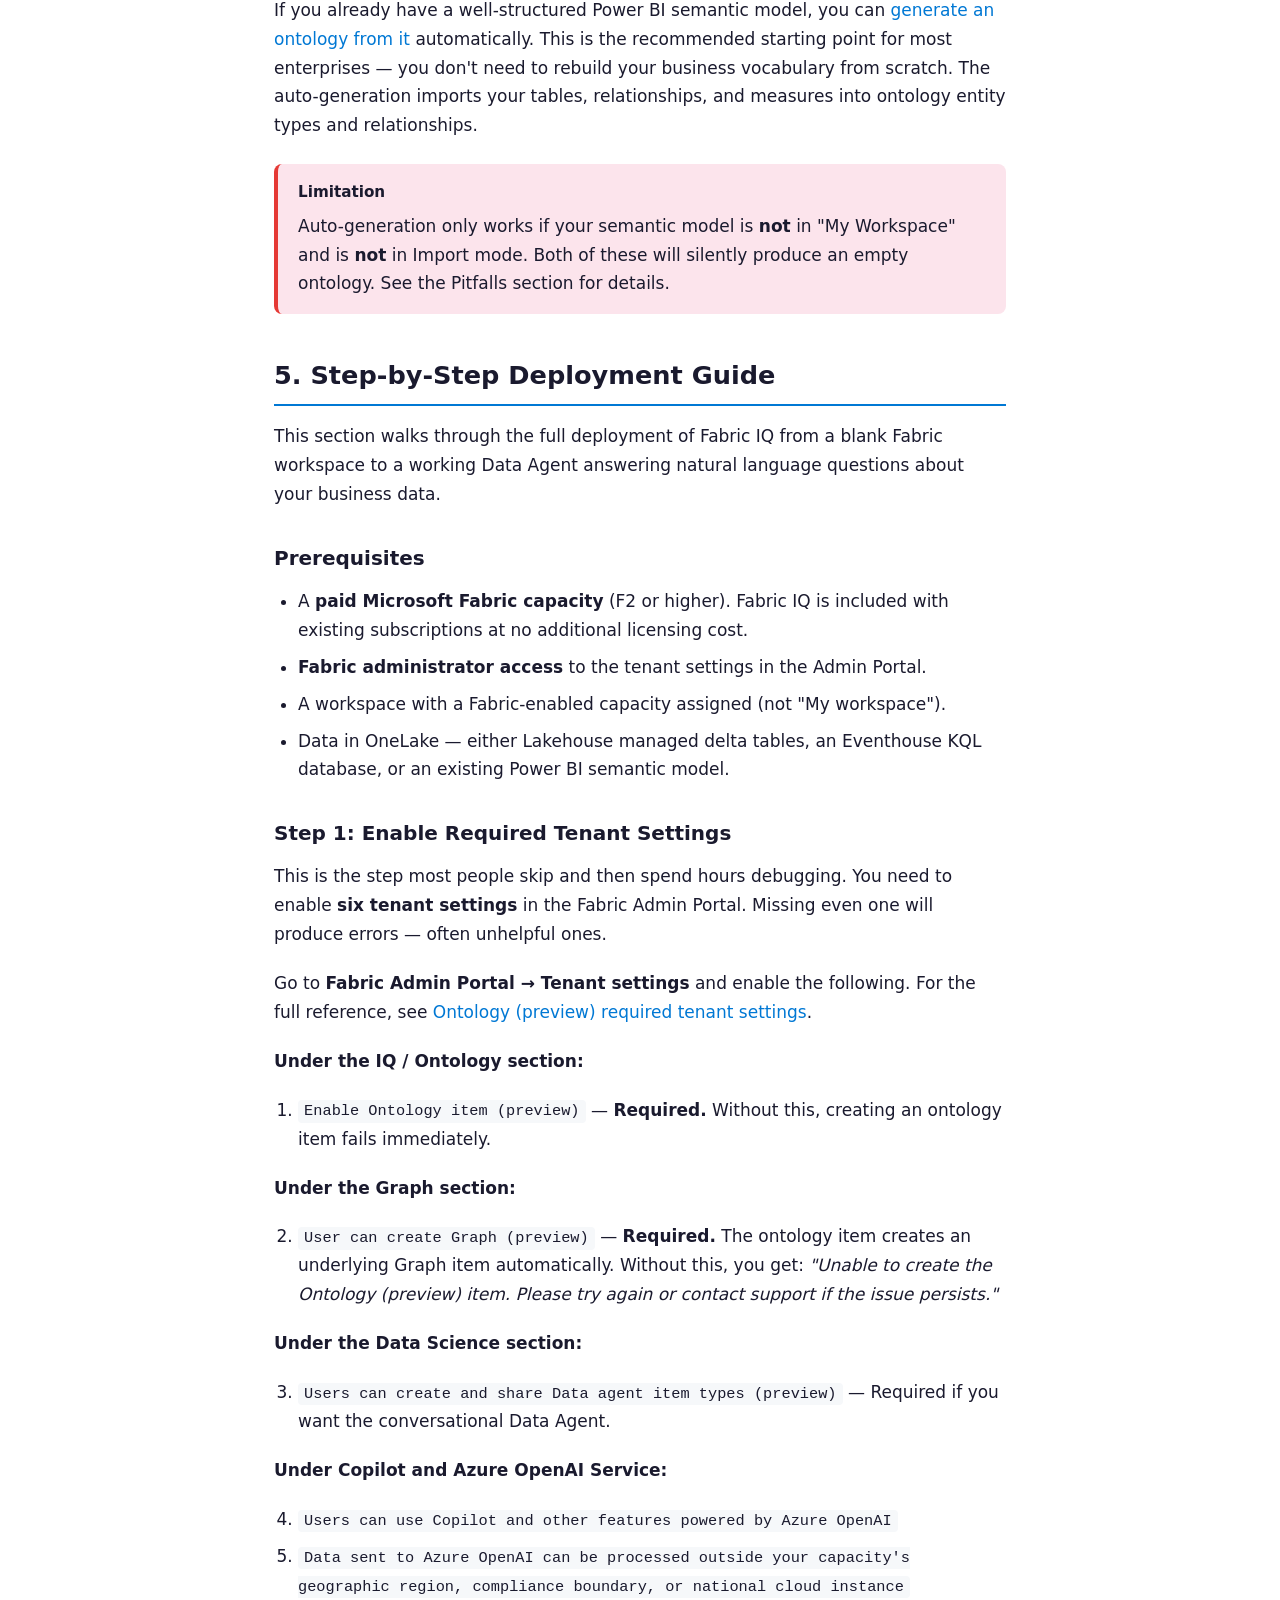
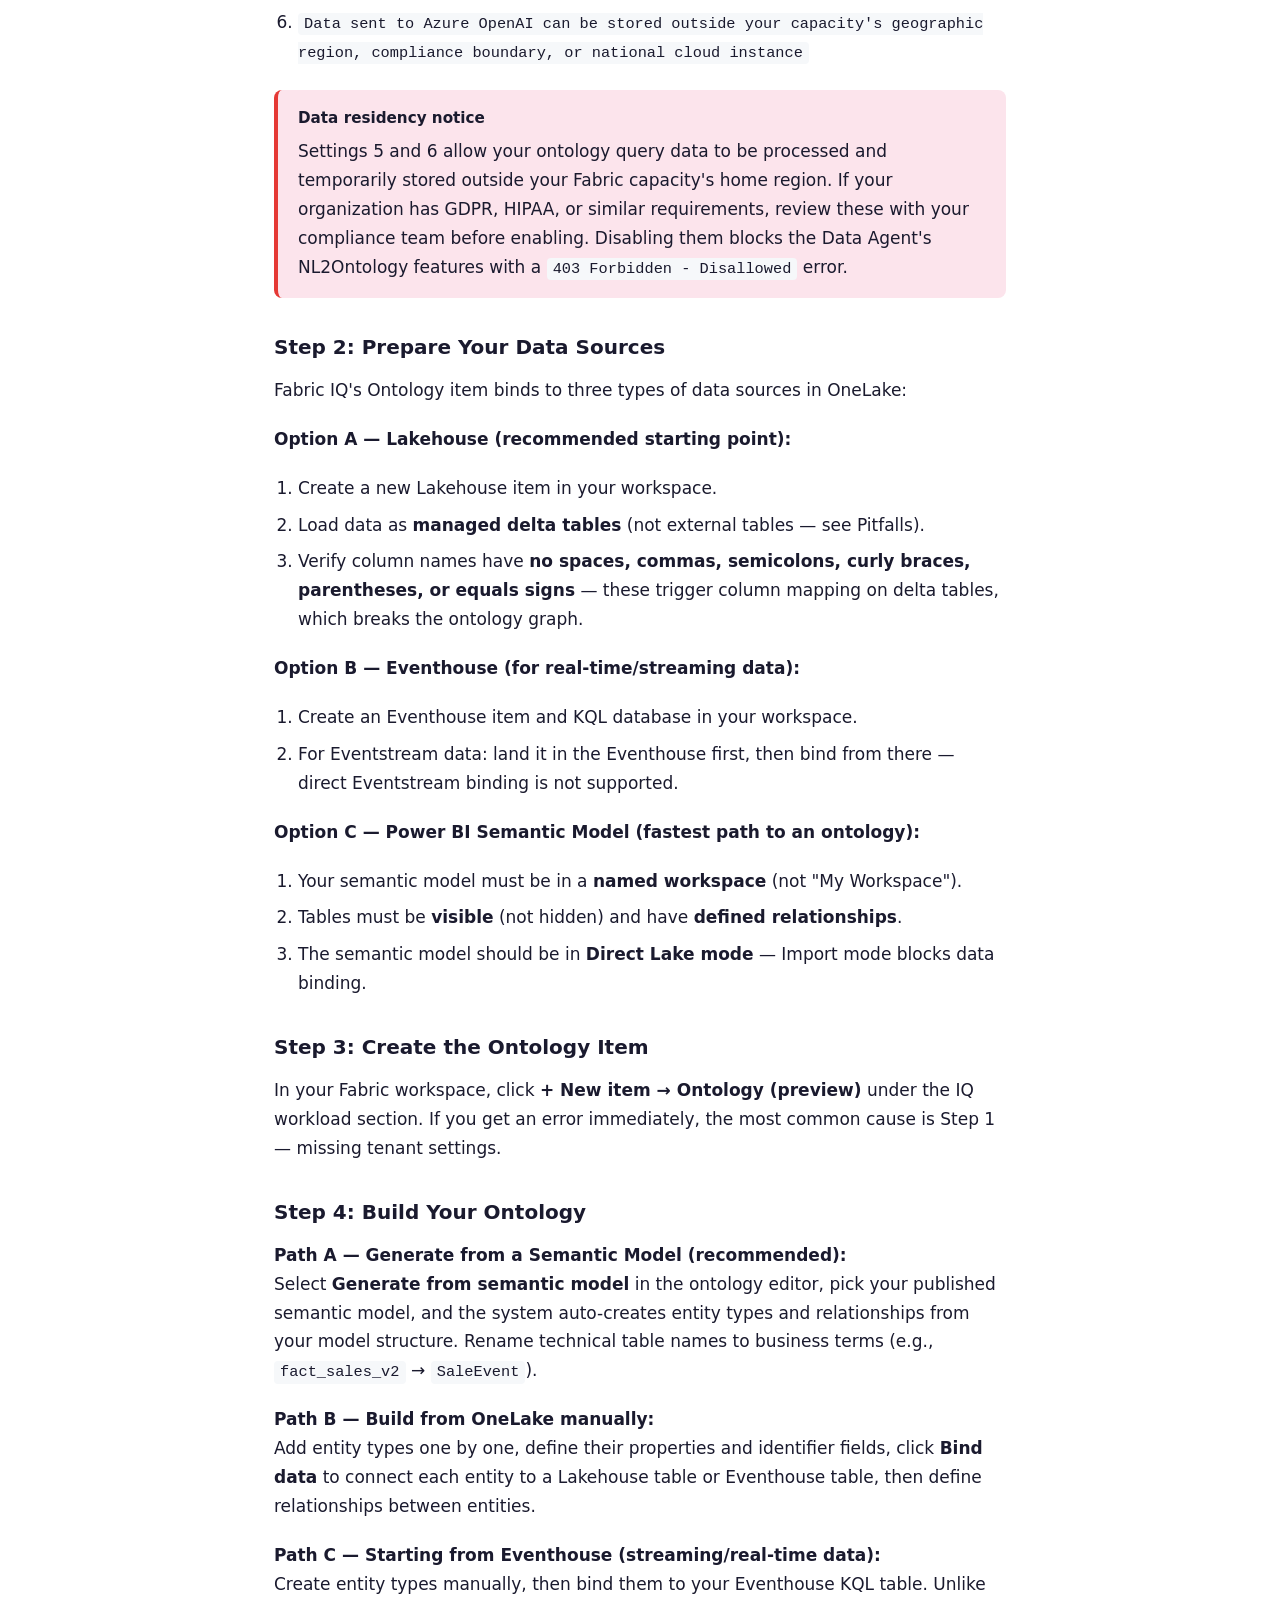
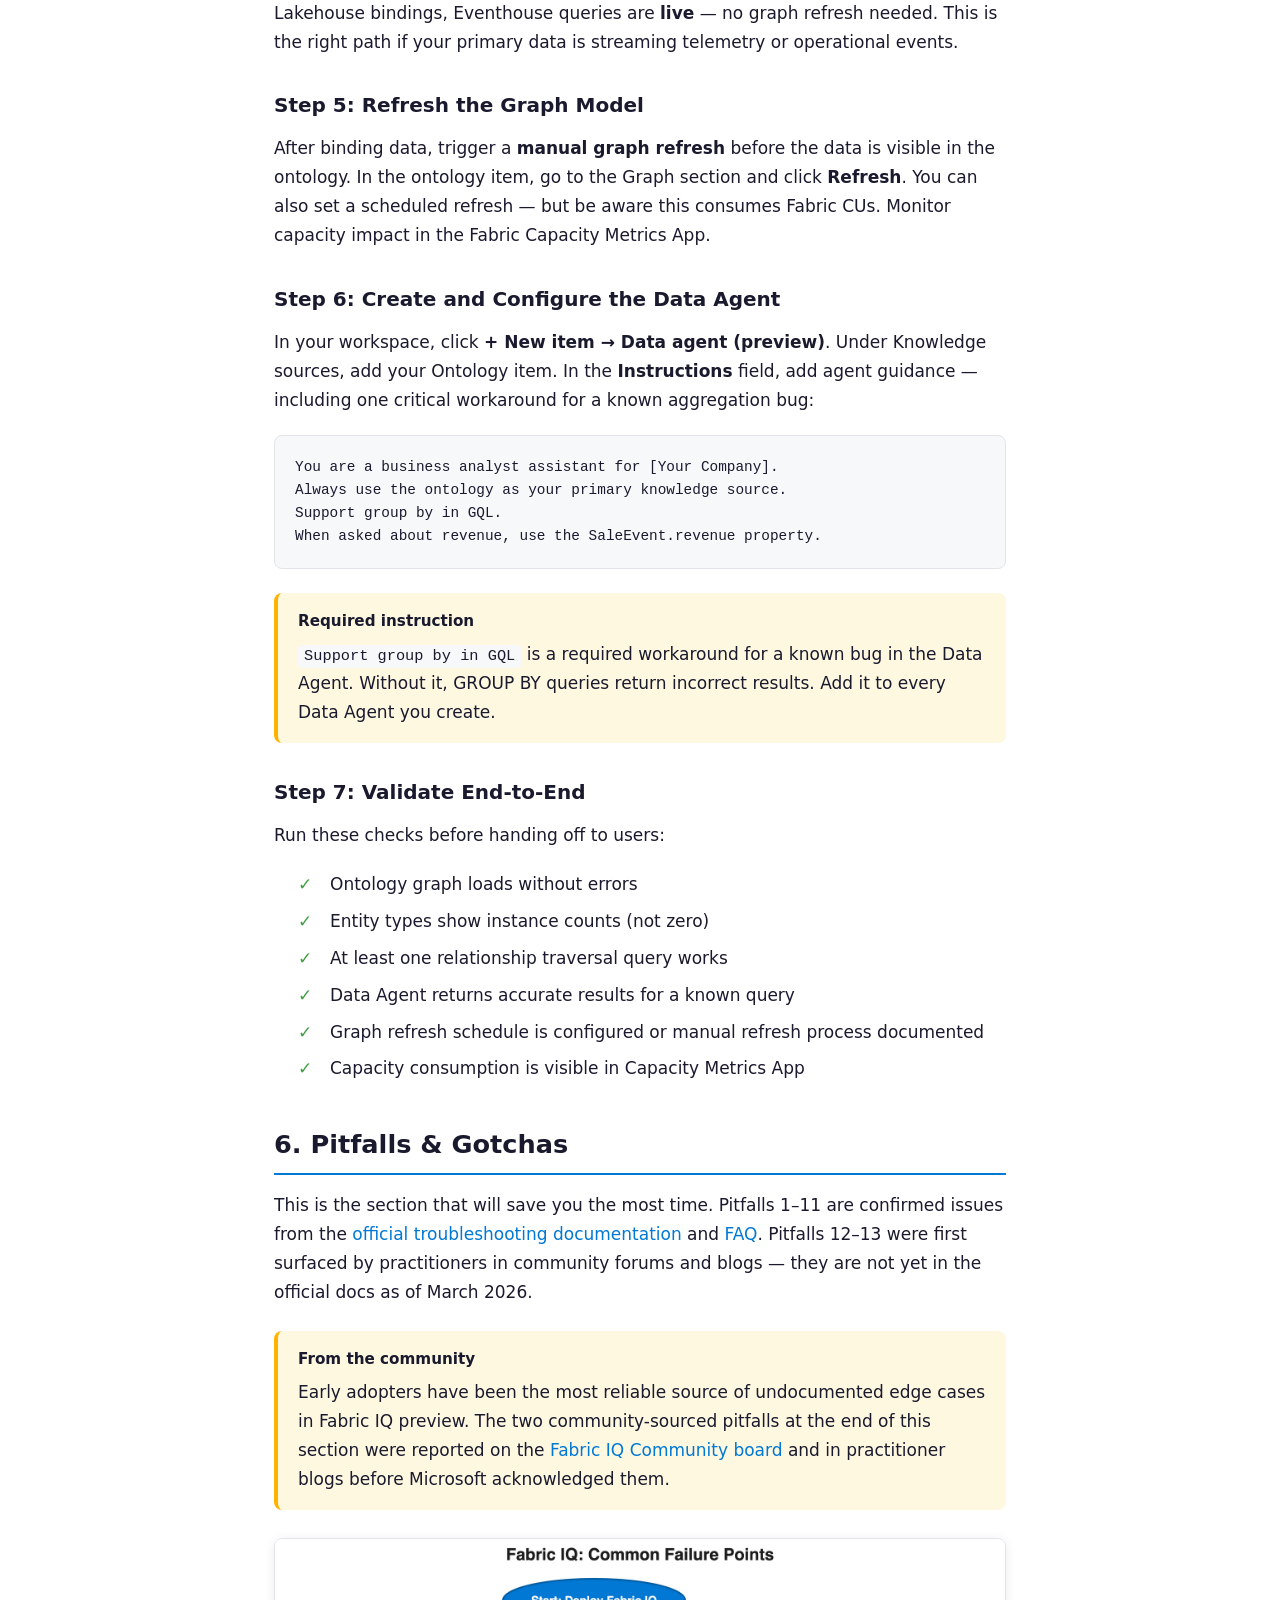
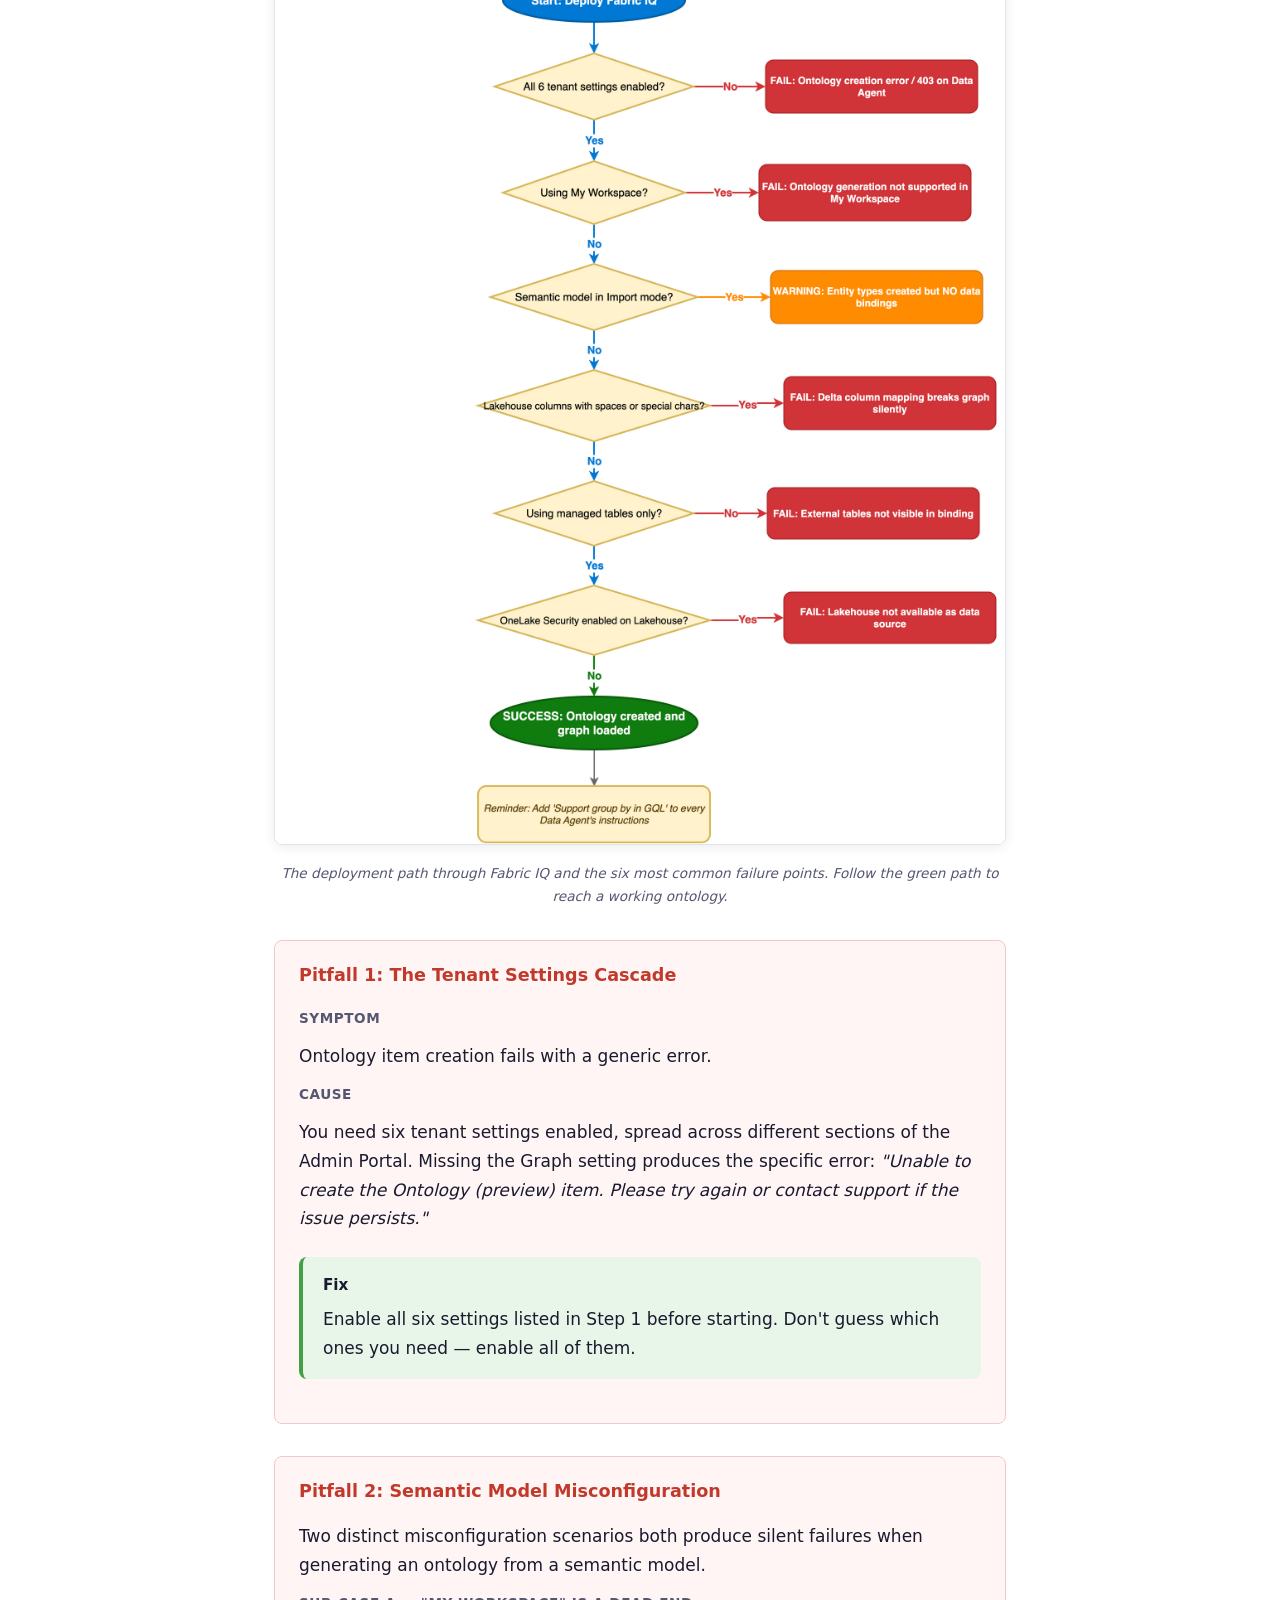
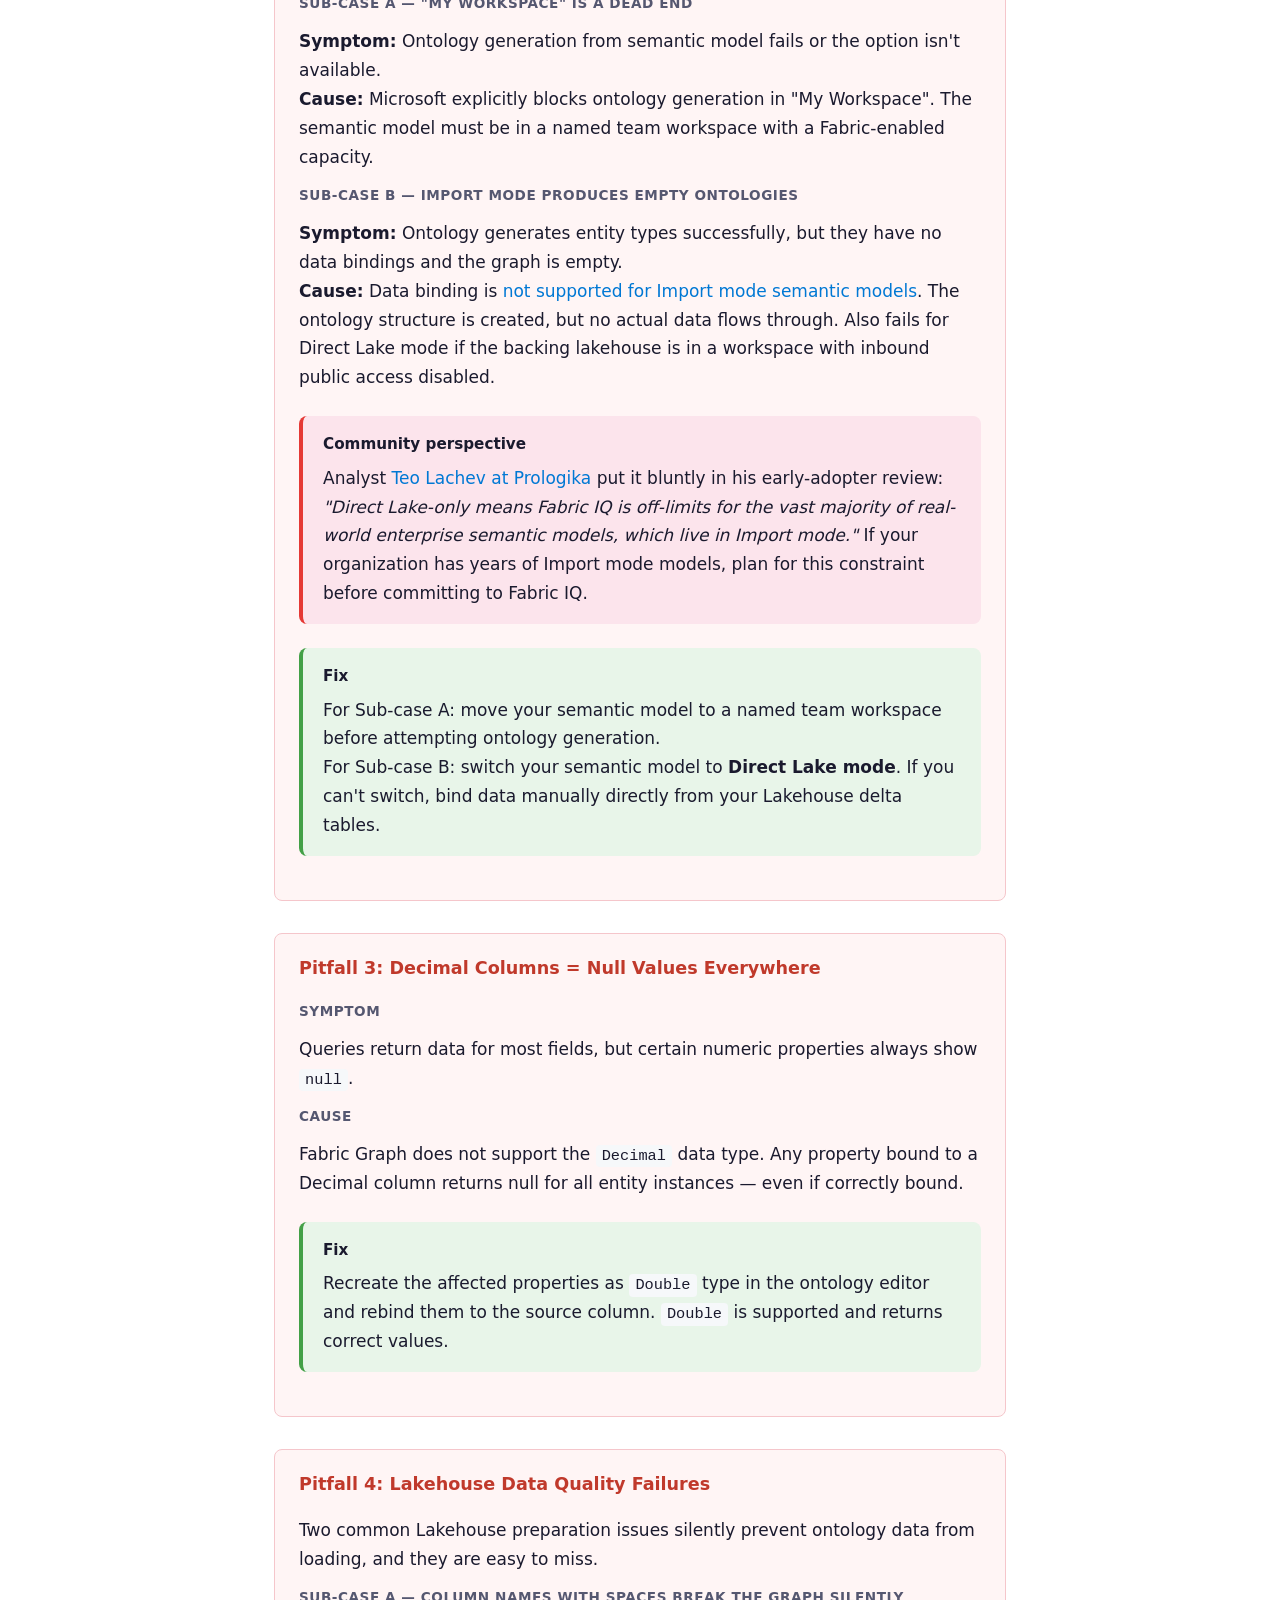
==== commit 512da283: "Add 2 community-sourced pitfalls and enhance 3 existing ones with practitioner reports - Title updat" ====
--- a/static/fabric-iq-deep-dive/index.html
+++ b/static/fabric-iq-deep-dive/index.html
@@ -3,12 +3,12 @@
 <head>
     <meta charset="UTF-8">
     <meta name="viewport" content="width=device-width, initial-scale=1.0">
-    <meta name="description" content="A deep dive into Microsoft Fabric IQ: what the semantic ontology workload is, how to deploy it step by step, and 11 confirmed pitfalls from the official docs — collected in one place.">
+    <meta name="description" content="A deep dive into Microsoft Fabric IQ: what the semantic ontology workload is, how to deploy it step by step, and 13 pitfalls — 11 from the official docs and 2 the community found first.">
     <meta name="author" content="Maciej Rubczyński">
-    <meta property="og:title" content="Microsoft Fabric IQ: What It Is, How to Deploy It, and 11 Pitfalls From the Official Docs">
-    <meta property="og:description" content="A deep dive into Microsoft Fabric IQ: what the semantic ontology workload is, how to deploy it step by step, and 11 confirmed pitfalls from the official docs — collected in one place.">
+    <meta property="og:title" content="Microsoft Fabric IQ: What It Is, How to Deploy It, and 13 Pitfalls From Docs and Community">
+    <meta property="og:description" content="A deep dive into Microsoft Fabric IQ: what the semantic ontology workload is, how to deploy it step by step, and 13 pitfalls — 11 from the official docs and 2 the community found first.">
     <meta property="og:type" content="article">
-    <title>Microsoft Fabric IQ: What It Is, How to Deploy It, and 11 Pitfalls From the Official Docs</title>
+    <title>Microsoft Fabric IQ: What It Is, How to Deploy It, and 13 Pitfalls From Docs and Community</title>
     <style>
         *, *::before, *::after { box-sizing: border-box; margin: 0; padding: 0; }
 
@@ -396,12 +396,12 @@
 
 <header class="article-hero">
     <div class="category">Microsoft Fabric · Deep Dive</div>
-    <h1>Microsoft Fabric IQ: What It Is, How to Deploy It, and 11 Pitfalls From the Official Docs</h1>
-    <p class="subtitle">A practical guide to the semantic ontology workload announced at Ignite 2025 — architecture, step-by-step deployment, alternatives comparison, and 11 confirmed pitfalls from the Microsoft troubleshooting docs, collected in one place.</p>
+    <h1>Microsoft Fabric IQ: What It Is, How to Deploy It, and 13 Pitfalls From Docs and Community</h1>
+    <p class="subtitle">A practical guide to the semantic ontology workload announced at Ignite 2025 — architecture, step-by-step deployment, alternatives comparison, and 13 pitfalls: 11 from the Microsoft troubleshooting docs and 2 the community discovered first.</p>
     <div class="article-meta">
         <span>Maciej Rubczyński</span>
         <span>March 2026</span>
-        <span>18 min read</span>
+        <span>20 min read</span>
     </div>
 </header>
 
@@ -426,7 +426,7 @@
     <!-- INTRO -->
     <p>If you've spent the last year building on Microsoft Fabric and assumed "Fabric IQ" was just another name for Copilot in Fabric — you're not alone, and you're wrong. They're fundamentally different things.</p>
 
-    <p>This article covers what Fabric IQ actually is, how its architecture works, how to deploy it step by step, and 11 pitfalls sourced directly from the official Microsoft troubleshooting docs — collected here so you don't have to hunt across five separate pages.</p>
+    <p>This article covers what Fabric IQ actually is, how its architecture works, how to deploy it step by step, and 13 pitfalls: 11 sourced from the official Microsoft troubleshooting docs, and 2 found by early adopters in community forums and practitioner blog posts — the kind that aren't in the official docs yet.</p>
 
     <div class="callout callout-warning">
         <div class="callout-title">Before you dive in — preview status reality check</div>
@@ -719,7 +719,12 @@
     <!-- SECTION 6 -->
     <h2 id="pitfalls">6. Pitfalls &amp; Gotchas</h2>
 
-    <p>This is the section that will save you the most time. These are confirmed issues, sourced from the <a href="https://learn.microsoft.com/en-us/fabric/iq/ontology/resources-troubleshooting" target="_blank">official troubleshooting documentation</a> and <a href="https://learn.microsoft.com/en-us/fabric/iq/ontology/resources-frequently-asked-questions" target="_blank">FAQ</a>.</p>
+    <p>This is the section that will save you the most time. Pitfalls 1–11 are confirmed issues from the <a href="https://learn.microsoft.com/en-us/fabric/iq/ontology/resources-troubleshooting" target="_blank">official troubleshooting documentation</a> and <a href="https://learn.microsoft.com/en-us/fabric/iq/ontology/resources-frequently-asked-questions" target="_blank">FAQ</a>. Pitfalls 12–13 were first surfaced by practitioners in community forums and blogs — they are not yet in the official docs as of March 2026.</p>
+
+    <div class="callout callout-note">
+        <div class="callout-title">From the community</div>
+        <p>Early adopters have been the most reliable source of undocumented edge cases in Fabric IQ preview. The two community-sourced pitfalls at the end of this section were reported on the <a href="https://community.fabric.microsoft.com/t5/IQ/bd-p/IQCommunity" target="_blank">Fabric IQ Community board</a> and in practitioner blogs before Microsoft acknowledged them.</p>
+    </div>
 
     <div class="screenshot-wrapper">
         <img src="./images/fabric-iq-pitfalls.png" alt="Fabric IQ deployment decision flowchart showing common failure points at each step" />
@@ -747,6 +752,10 @@
         <p class="pitfall-label">Sub-case B — Import Mode Produces Empty Ontologies</p>
         <p><strong>Symptom:</strong> Ontology generates entity types successfully, but they have no data bindings and the graph is empty.<br>
         <strong>Cause:</strong> Data binding is <a href="https://learn.microsoft.com/en-us/fabric/iq/ontology/resources-troubleshooting" target="_blank">not supported for Import mode semantic models</a>. The ontology structure is created, but no actual data flows through. Also fails for Direct Lake mode if the backing lakehouse is in a workspace with inbound public access disabled.</p>
+        <div class="callout callout-warning">
+            <div class="callout-title">Community perspective</div>
+            <p>Analyst <a href="https://prologika.com/first-look-at-fabric-iq-the-good-the-bad-and-the-ugly/" target="_blank">Teo Lachev at Prologika</a> put it bluntly in his early-adopter review: <em>"Direct Lake-only means Fabric IQ is off-limits for the vast majority of real-world enterprise semantic models, which live in Import mode."</em> If your organization has years of Import mode models, plan for this constraint before committing to Fabric IQ.</p>
+        </div>
         <div class="callout callout-tip">
             <div class="callout-title">Fix</div>
             <p>For Sub-case A: move your semantic model to a named team workspace before attempting ontology generation.<br>
@@ -802,6 +811,10 @@
         <p>Users see: <em>"Your organization's Fabric compute capacity has exceeded its limits"</em> and the ontology canvas stops loading.</p>
         <p class="pitfall-label">Cause</p>
         <p>Every time the underlying Graph item refreshes (scheduled or manual), it consumes Fabric CUs. On large ontologies with frequent refresh schedules, this can push you over capacity.</p>
+        <div class="callout callout-warning">
+            <div class="callout-title">Community report</div>
+            <p>Patrik Boroš at <a href="https://data-mozart.com/beyond-the-lakehouse-first-thoughts-on-fabric-iq/" target="_blank">Data Mozart</a> reported hitting capacity throttling on an <strong>F4 capacity</strong> during a basic Fabric IQ demo with a small dataset. If F4 is not sufficient for a demo, budget accordingly for production workloads. Start IQ pilots on F8 or higher if you expect more than minimal graph refreshes.</p>
+        </div>
         <div class="callout callout-tip">
             <div class="callout-title">Fix</div>
             <p>Monitor the Graph item's CU contribution in the <strong>Fabric Capacity Metrics App</strong>. Reduce or disable the scheduled refresh frequency. Factor Graph refresh into your CU budget before enabling frequent schedules.</p>
@@ -865,9 +878,39 @@
         <p>The Data Agent gives generic, unhelpful, or incorrect answers even though the data is correctly bound.</p>
         <p class="pitfall-label">Cause</p>
         <p>NL2Ontology relies heavily on entity type names, property names, and descriptions to understand what you're asking. If your ontology has entities named <code>fact_v2_final</code> or properties named <code>amt_usd_net_adj</code>, the AI has no idea what they mean.</p>
+        <div class="callout callout-warning">
+            <div class="callout-title">Community experience: auto-generation creates raw SQL names</div>
+            <p>Community walkthroughs confirm that the auto-generate-from-semantic-model feature produces entity names that match your physical table names verbatim — <code>fact_sales_v2</code>, <code>dim_customer_final</code>, <code>bridge_product_subcategory</code>. As reported in the <a href="https://community.fabric.microsoft.com/t5/IQ-Community-Blog/Unifying-Data-into-Intelligence-A-Hands-On-Walk-Through/ba-p/4911603" target="_blank">Fabric community walkthrough</a>: "<em>The auto-generated names were the raw SQL table and column names. We had to manually rename every entity type before the Data Agent could answer sensible questions.</em>" Block out time for this renaming pass — it is not optional.</p>
+        </div>
         <div class="callout callout-tip">
             <div class="callout-title">Fix</div>
             <p>Treat ontology design like API design — names and descriptions are your contract with the AI. Every entity type and property should have a human-readable name (e.g., <code>NetRevenue</code>, not <code>amt_usd_net_adj</code>) and a clear description (e.g., "Revenue after discounts and returns, in USD").</p>
+        </div>
+    </div>
+
+    <div class="pitfall">
+        <h3>Pitfall 12: Schema-Enabled Lakehouses Crash the Graph Preview <span style="font-size:0.75rem;background:#ffeeba;color:#856404;padding:0.1rem 0.45rem;border-radius:3px;font-weight:600;margin-left:0.4rem;text-transform:uppercase;letter-spacing:0.03em;">Community-reported</span></h3>
+        <p style="font-size:0.8rem;color:var(--color-text-secondary);margin-bottom:0.5rem;"><em>Not in official docs as of March 2026 — reported on the <a href="https://community.fabric.microsoft.com/t5/IQ/Cannot-create-Ontology-in-the-official-Ontology-Tutorial/m-p/4918267" target="_blank">Fabric IQ Community board</a>.</em></p>
+        <p class="pitfall-label">Symptom</p>
+        <p>You follow the official Lakeshore Retail tutorial step by step, create the ontology, bind data — and the Graph preview crashes or shows no data, with no clear error message.</p>
+        <p class="pitfall-label">Cause</p>
+        <p>The official tutorial creates a Lakehouse with <strong>schema-enabled namespacing</strong> (e.g., <code>dbo.customers</code> instead of just <code>customers</code>). Community member <em>apturlov</em> reported that ontology graph creation fails silently when the bound Lakehouse uses schema-enabled table namespaces — even when the tutorial instructions are followed exactly. The official tutorial itself may produce a broken graph on first attempt due to this.</p>
+        <div class="callout callout-tip">
+            <div class="callout-title">Fix</div>
+            <p>When creating a Lakehouse for Fabric IQ, disable schema-enabled namespacing (create tables in the default namespace, not under a schema prefix). If you're following the tutorial and hitting this issue, try recreating the Lakehouse without the schema option enabled.</p>
+        </div>
+    </div>
+
+    <div class="pitfall">
+        <h3>Pitfall 13: No REST API, No CLI — Ontology Is UI-Only <span style="font-size:0.75rem;background:#ffeeba;color:#856404;padding:0.1rem 0.45rem;border-radius:3px;font-weight:600;margin-left:0.4rem;text-transform:uppercase;letter-spacing:0.03em;">Community-reported</span></h3>
+        <p style="font-size:0.8rem;color:var(--color-text-secondary);margin-bottom:0.5rem;"><em>Not in official docs as of March 2026 — highlighted by <a href="https://sandervandevelde.wordpress.com/2025/12/25/first-look-at-fabric-ontology/" target="_blank">Sander van de Velde</a> and confirmed by community exploration.</em></p>
+        <p class="pitfall-label">Symptom</p>
+        <p>You try to automate ontology creation or modification (CI/CD pipeline, PowerShell, Fabric REST API) and find no documented API endpoints or CLI commands for ontology management.</p>
+        <p class="pitfall-label">Cause</p>
+        <p>As of early 2026, <strong>there is no REST API and no CLI for the Fabric IQ Ontology item</strong>. All ontology management — creating entity types, defining properties, adding bindings, triggering graph refreshes — must be done through the Fabric UI. As Sander van de Velde noted in his first-look: <em>"I could not find any API or command line support to manage the ontology programmatically. This makes it impossible to integrate into standard DevOps workflows at this stage."</em> Additionally, there is <strong>no inheritance</strong> between entity types (you cannot create a base <code>Person</code> entity and extend it into <code>Employee</code>), and self-referential relationships (an entity linking to itself) are reported to crash the UI.</p>
+        <div class="callout callout-tip">
+            <div class="callout-title">Mitigation</div>
+            <p>Until API support arrives, document your ontology schema externally (e.g., in a spreadsheet or architecture diagram) and treat the UI as the source of truth. Treat ontology changes with the same governance rigor as a database schema migration. Subscribe to the <a href="https://learn.microsoft.com/en-us/fabric/fundamentals/whats-new" target="_blank">Fabric What's New</a> page to catch API announcements when they ship.</p>
         </div>
     </div>
 
@@ -927,7 +970,7 @@
 
     <p>Fabric IQ is a genuinely novel capability that addresses a real enterprise problem: the disconnect between raw data structures and the business language that people and AI agents need to reason about. The Ontology item, in particular, is a compelling approach to making enterprise data AI-ready in a way that scales.</p>
 
-    <p>That said, it is very much a <strong>preview product</strong>. The 11 pitfalls documented in this article are real limitations you'll hit in practice — not hypothetical edge cases. Some are clearly known bugs with workarounds (aggregation, Decimal type). Others are architectural constraints that require careful planning (column mapping, Import mode, manual refresh).</p>
+    <p>That said, it is very much a <strong>preview product</strong>. The 13 pitfalls documented in this article are real limitations you'll hit in practice — not hypothetical edge cases. Some are clearly known bugs with workarounds (aggregation, Decimal type). Others are architectural constraints that require careful planning (column mapping, Import mode, manual refresh). Two — the schema-enabled Lakehouse crash and the UI-only management lock-in — were found by practitioners before they made it into official documentation.</p>
 
     <p><strong>What's stable and worth using today:</strong></p>
     <ul>
@@ -1023,6 +1066,31 @@
                 <a href="https://www.sparity.com/blogs/microsoft-fabric-iq-ontology-explained/" target="_blank">Microsoft Fabric IQ Explained with Ontology for Smarter Business Decisions</a>
                 <span class="source-type">blog</span><br>
                 <span class="source-desc">Sparity, January 2026 — community perspective on practical implementation caveats and governance needs.</span>
+            </li>
+            <li>
+                <a href="https://prologika.com/first-look-at-fabric-iq-the-good-the-bad-and-the-ugly/" target="_blank">First Look at Fabric IQ: The Good, the Bad, and the Ugly</a>
+                <span class="source-type">blog</span><br>
+                <span class="source-desc">Teo Lachev / Prologika, early 2026 — practitioner critique covering the Import mode exclusion and its impact on existing enterprise models. Source for Pitfall 2 community perspective.</span>
+            </li>
+            <li>
+                <a href="https://data-mozart.com/beyond-the-lakehouse-first-thoughts-on-fabric-iq/" target="_blank">Beyond the Lakehouse: First Thoughts on Fabric IQ</a>
+                <span class="source-type">blog</span><br>
+                <span class="source-desc">Patrik Boroš / Data Mozart, 2025 — first-hand report of F4 capacity throttling during a basic Fabric IQ demo. Source for Pitfall 6 community report.</span>
+            </li>
+            <li>
+                <a href="https://sandervandevelde.wordpress.com/2025/12/25/first-look-at-fabric-ontology/" target="_blank">First Look at Fabric Ontology</a>
+                <span class="source-type">blog</span><br>
+                <span class="source-desc">Sander van de Velde, December 2025 — detailed first-look covering the absence of REST API/CLI, no inheritance support, and UI-only management constraints. Source for Pitfall 13.</span>
+            </li>
+            <li>
+                <a href="https://community.fabric.microsoft.com/t5/IQ/Cannot-create-Ontology-in-the-official-Ontology-Tutorial/m-p/4918267" target="_blank">Cannot create Ontology in the official Ontology Tutorial (community thread)</a>
+                <span class="source-type">community</span><br>
+                <span class="source-desc">Fabric IQ Community board, 2026 — community report of schema-enabled Lakehouse causing Graph preview crash when following the official tutorial. Source for Pitfall 12.</span>
+            </li>
+            <li>
+                <a href="https://community.fabric.microsoft.com/t5/IQ-Community-Blog/Unifying-Data-into-Intelligence-A-Hands-On-Walk-Through/ba-p/4911603" target="_blank">Unifying Data into Intelligence: A Hands-On Walk-Through</a>
+                <span class="source-type">community</span><br>
+                <span class="source-desc">Fabric IQ Community Blog, 2026 — step-by-step practitioner walkthrough confirming auto-generated entity names are raw SQL table names requiring manual renaming. Source for Pitfall 11 community experience.</span>
             </li>
         </ol>
     </section>
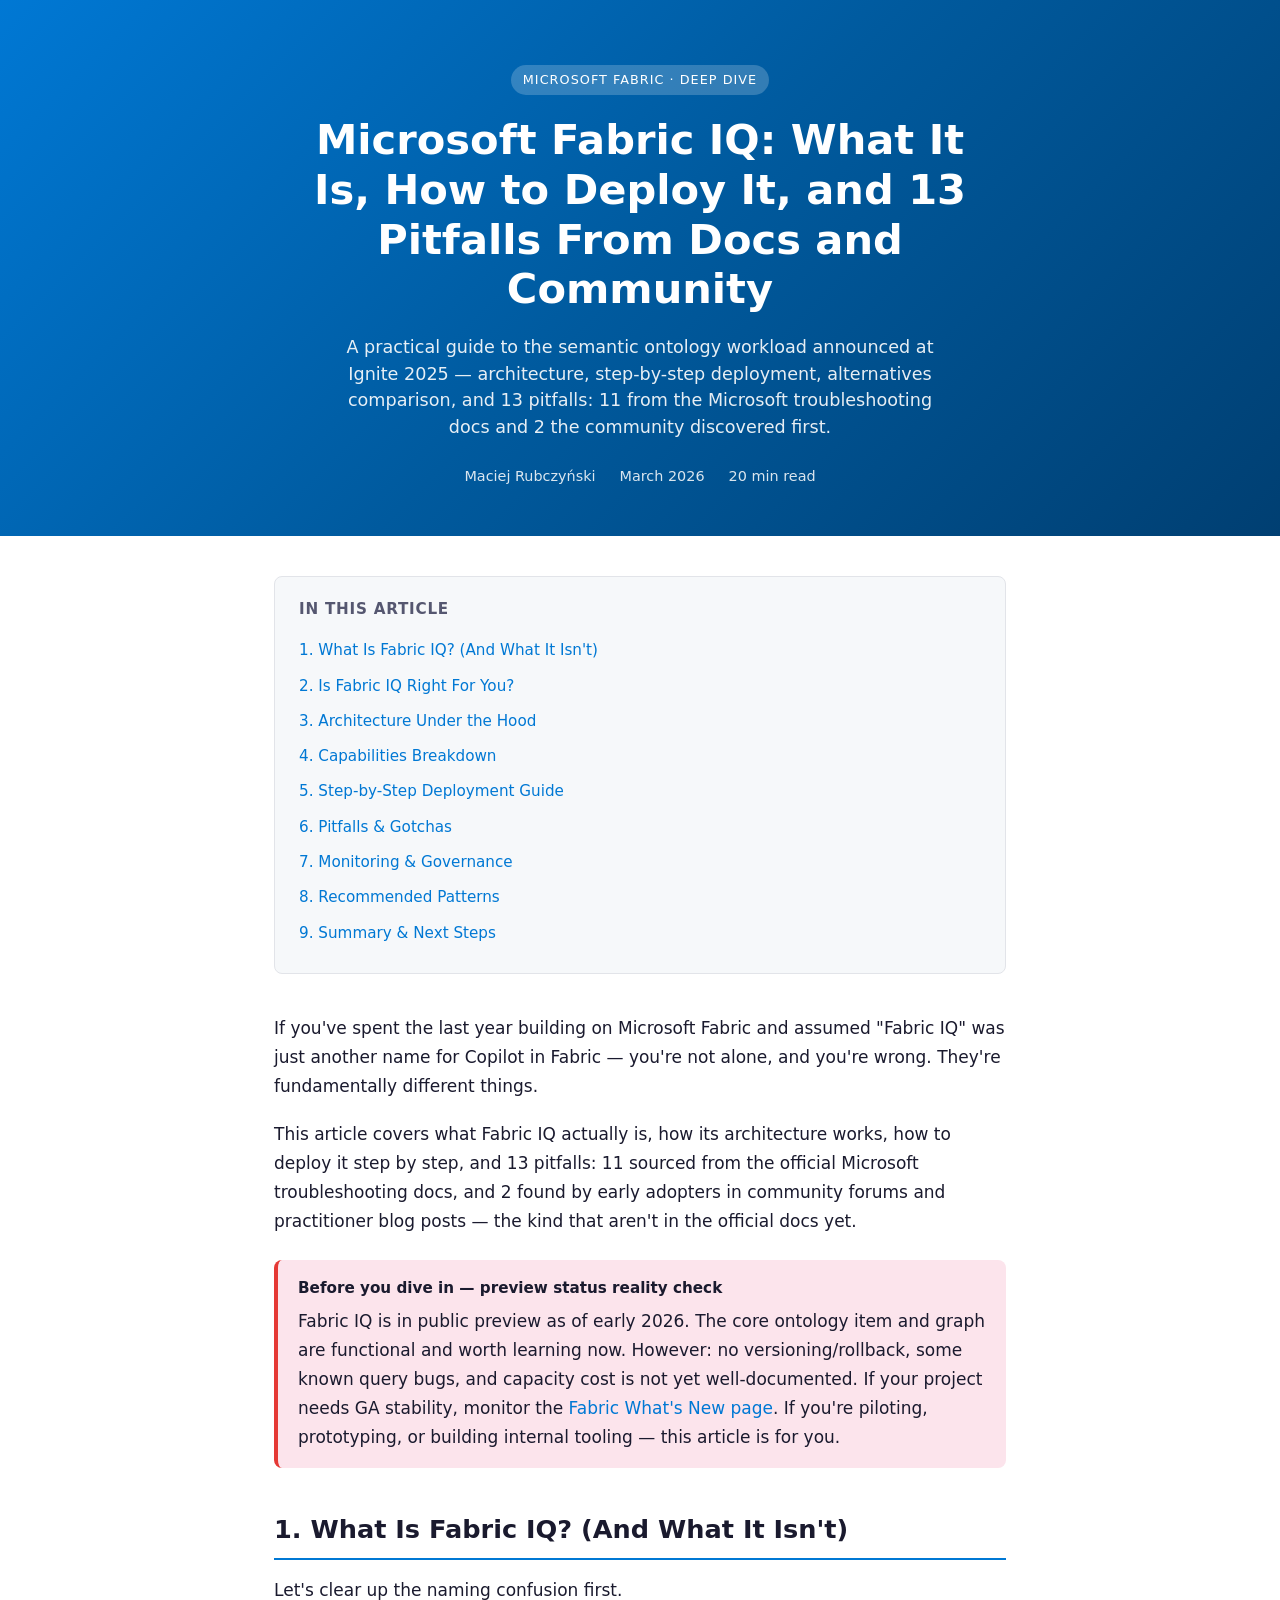
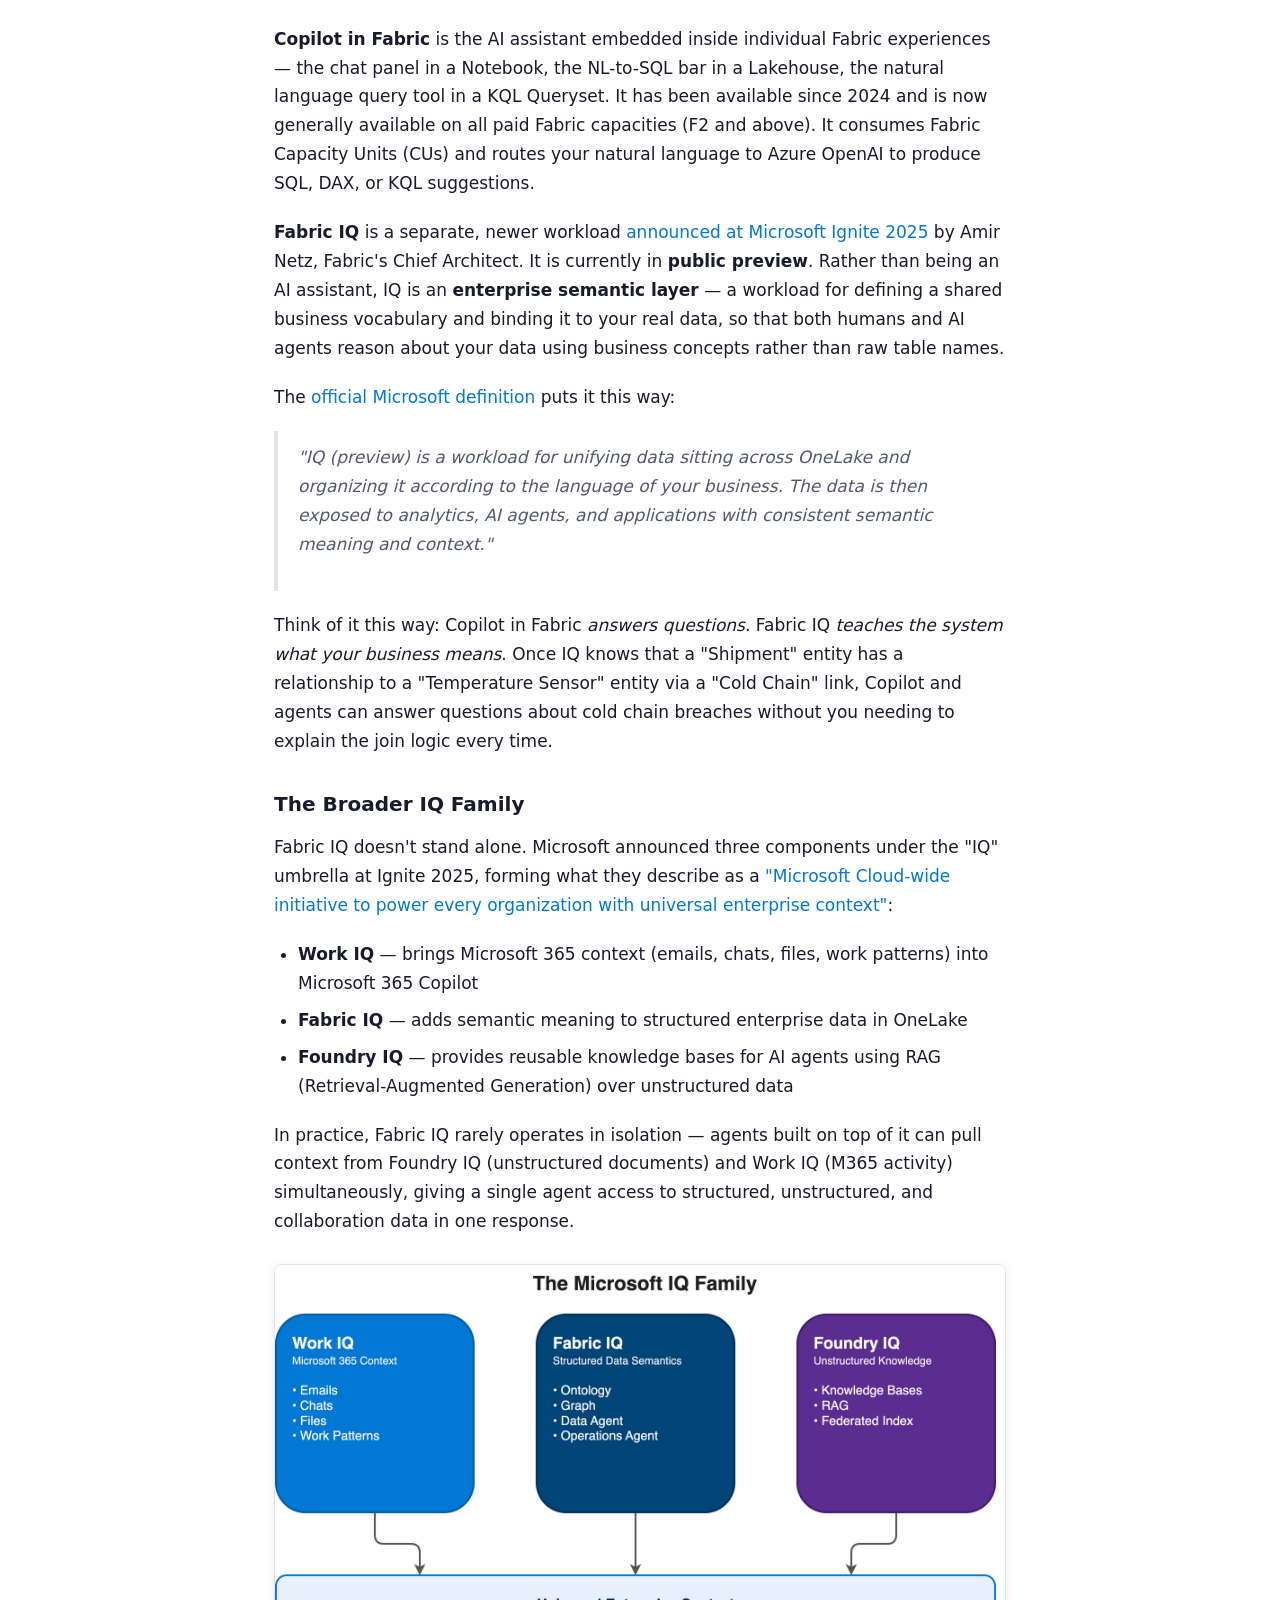
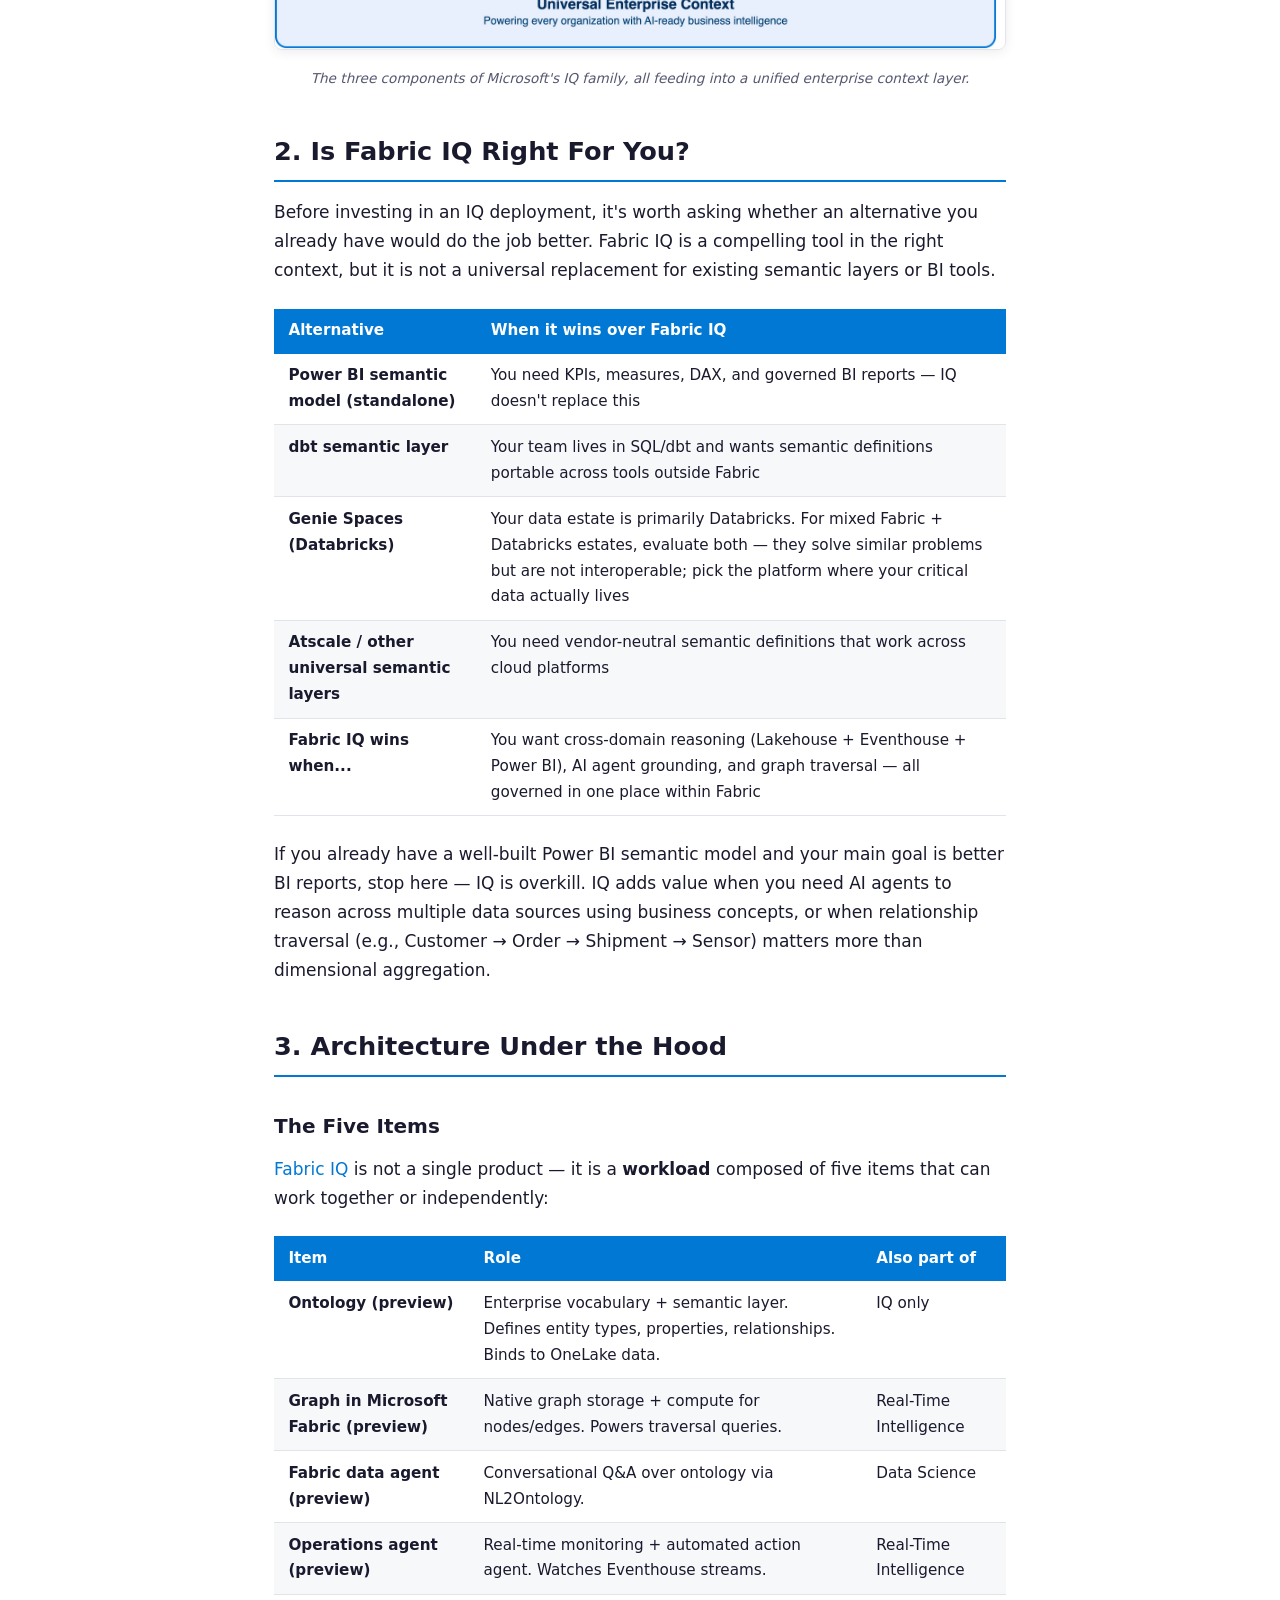
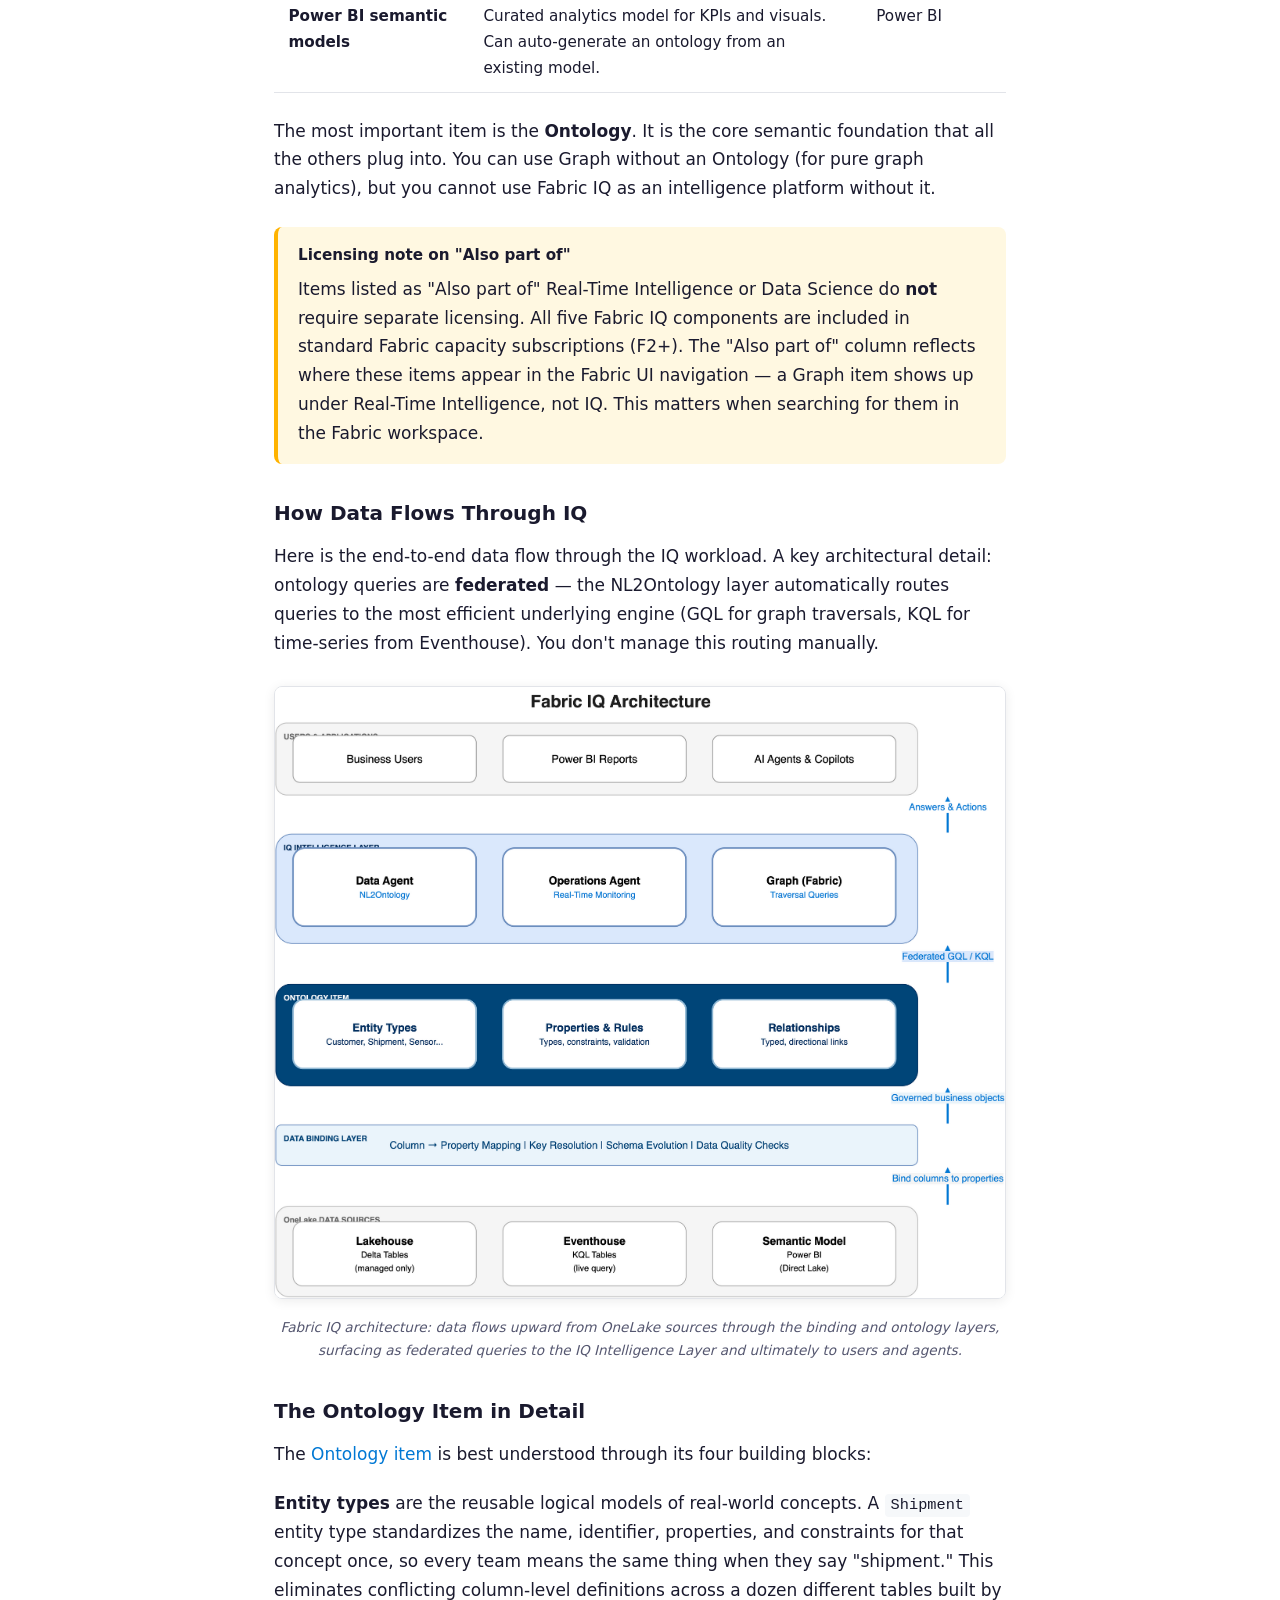
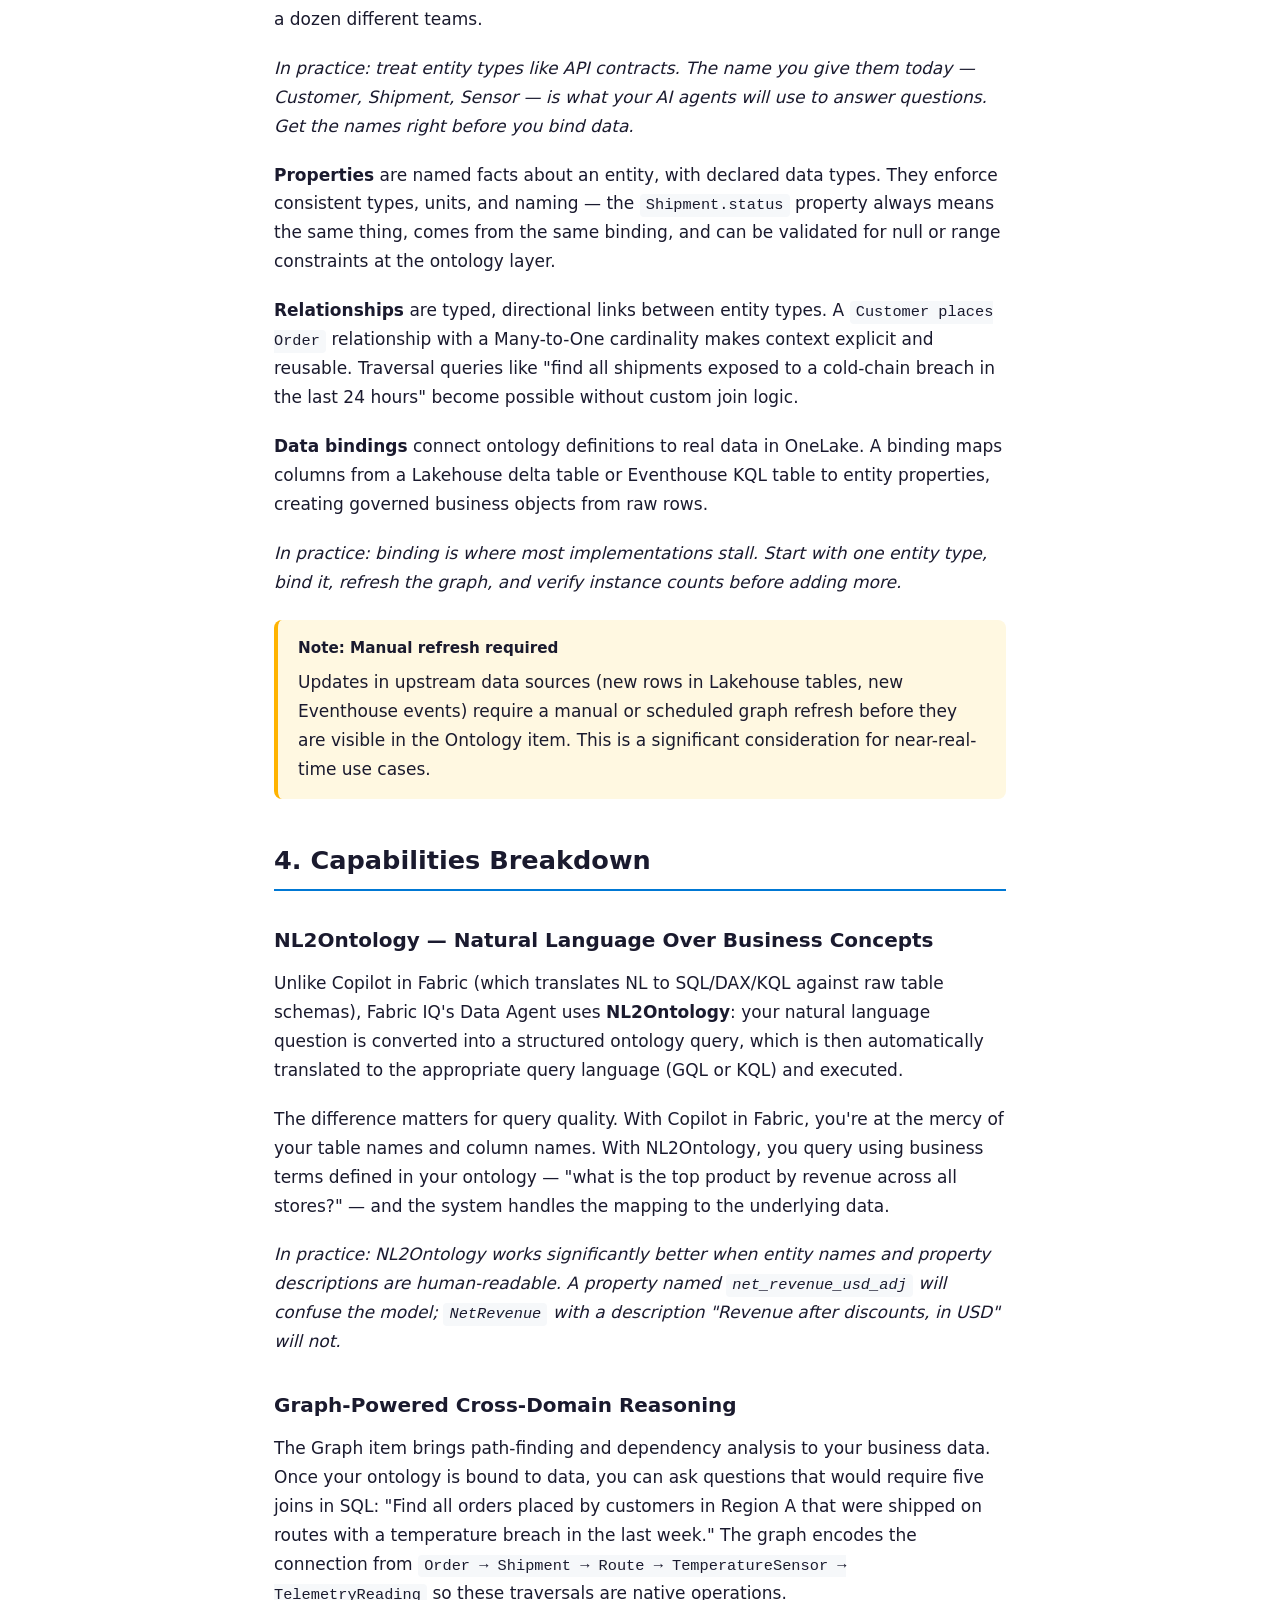
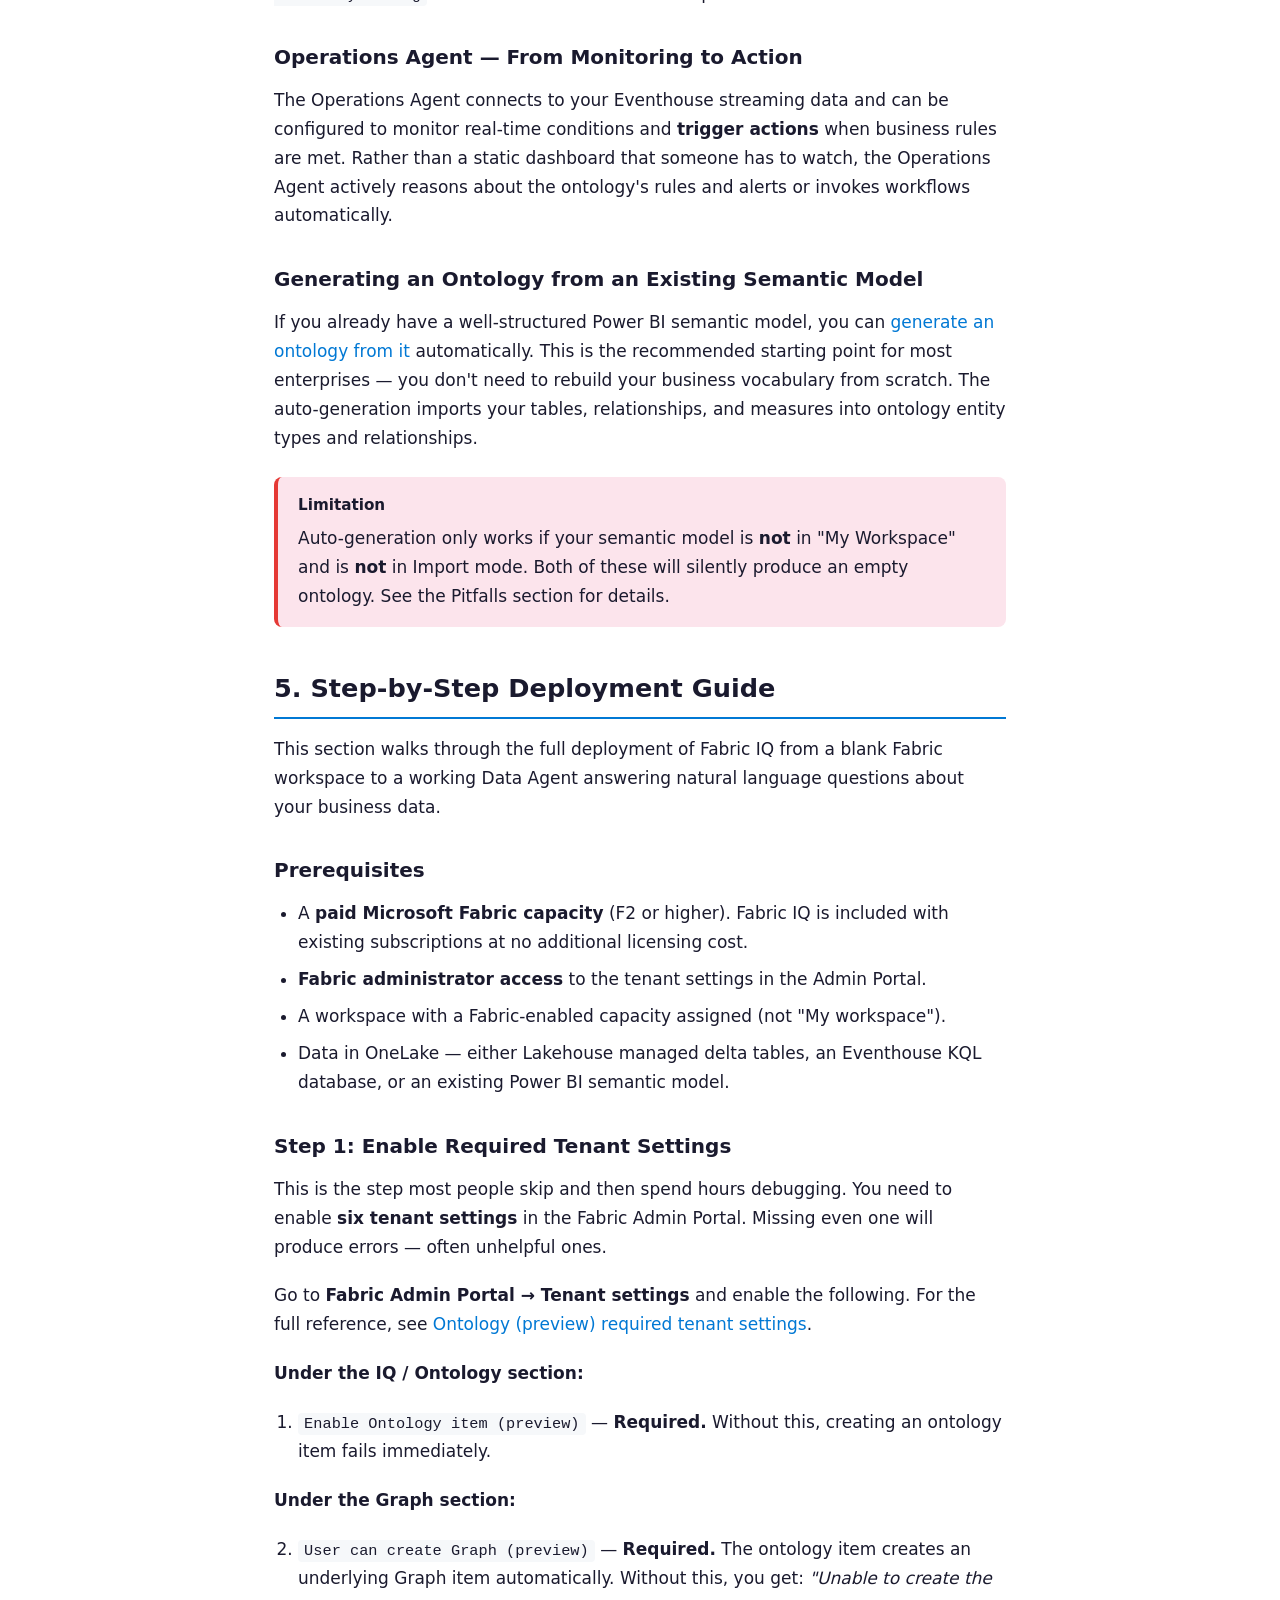
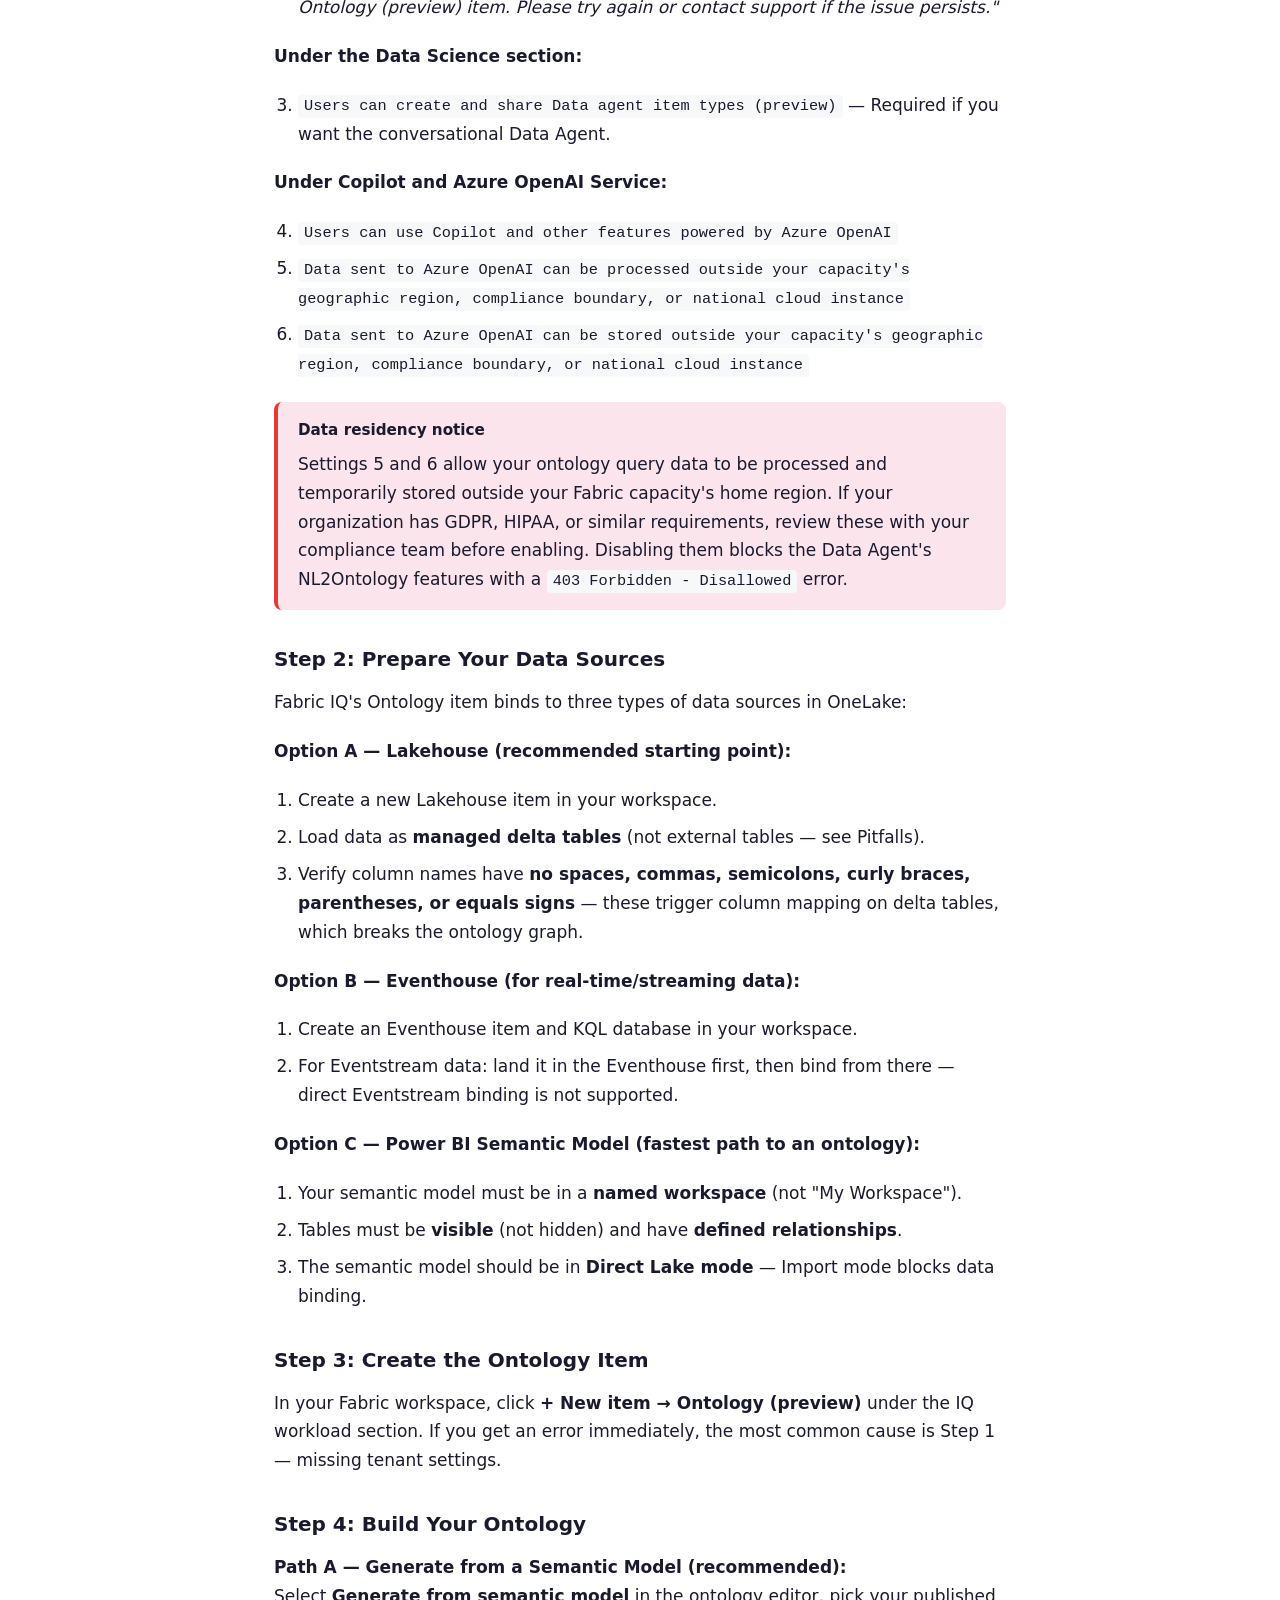
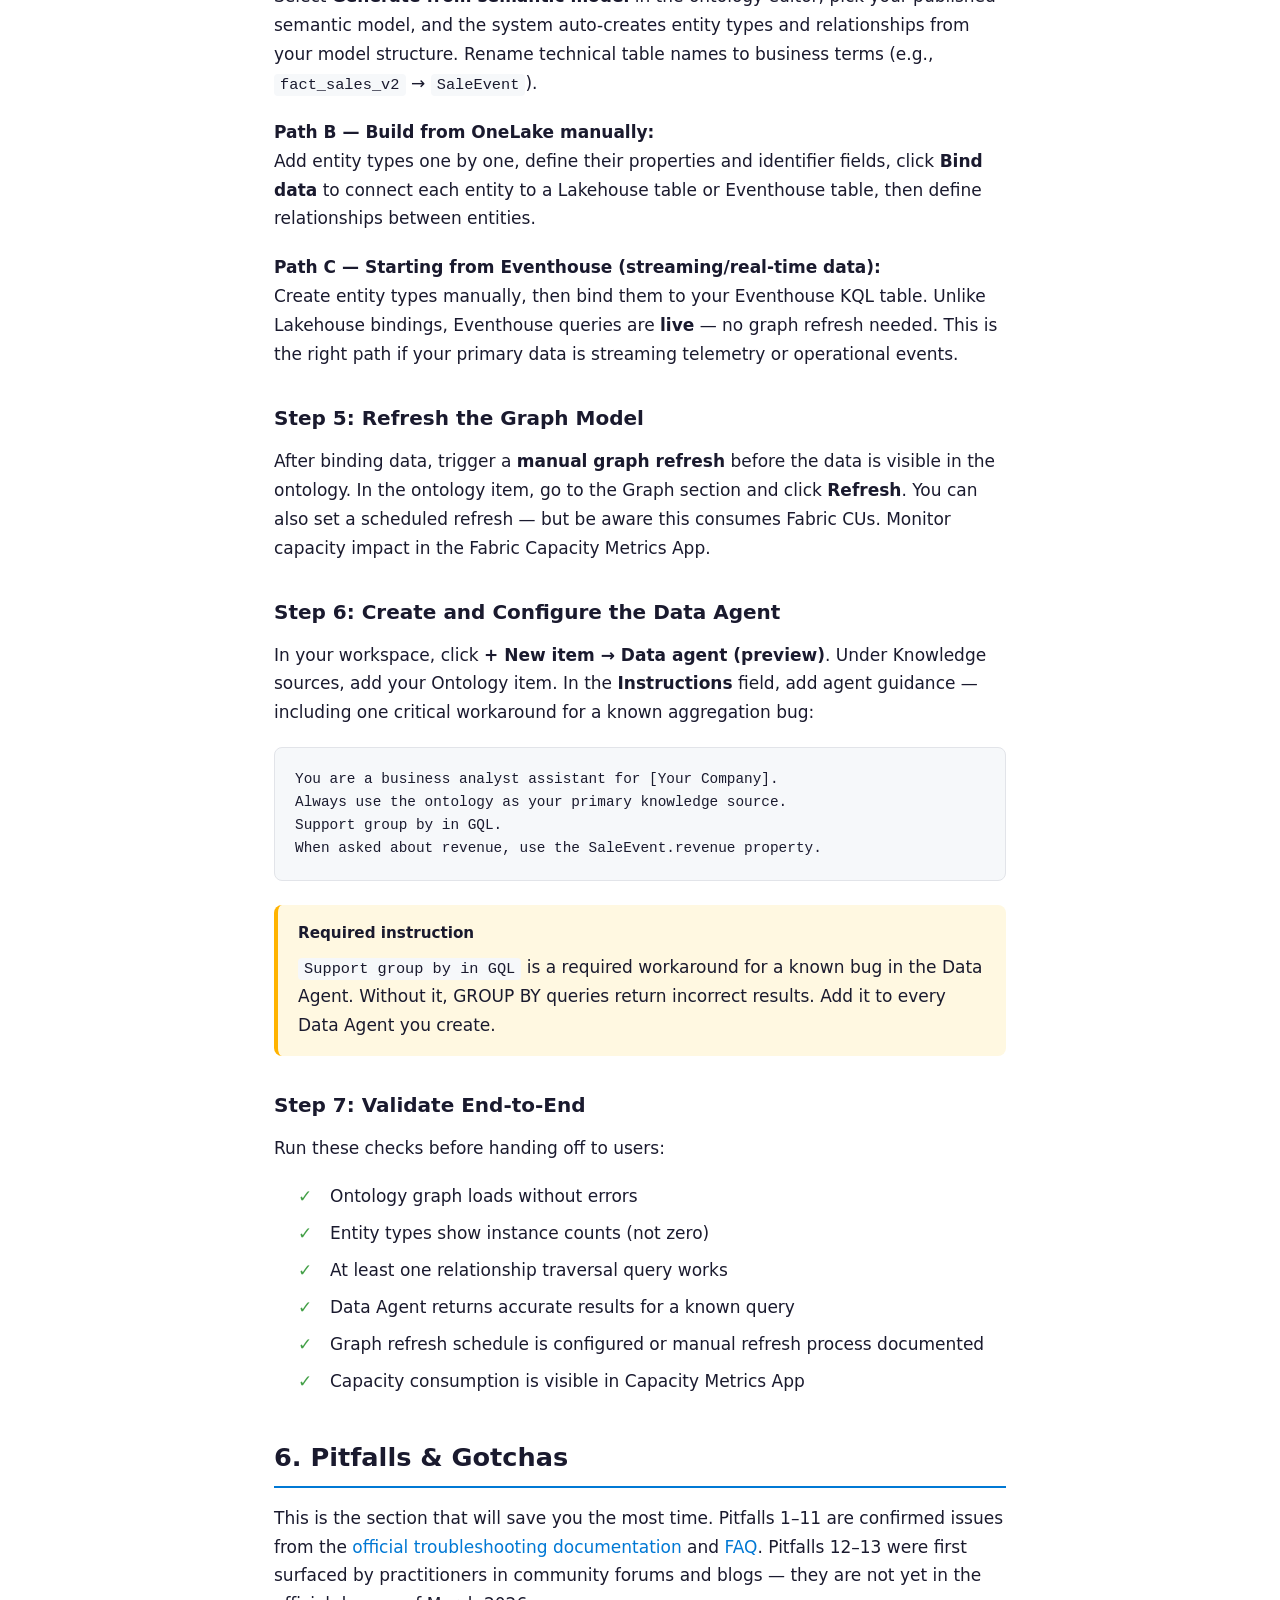
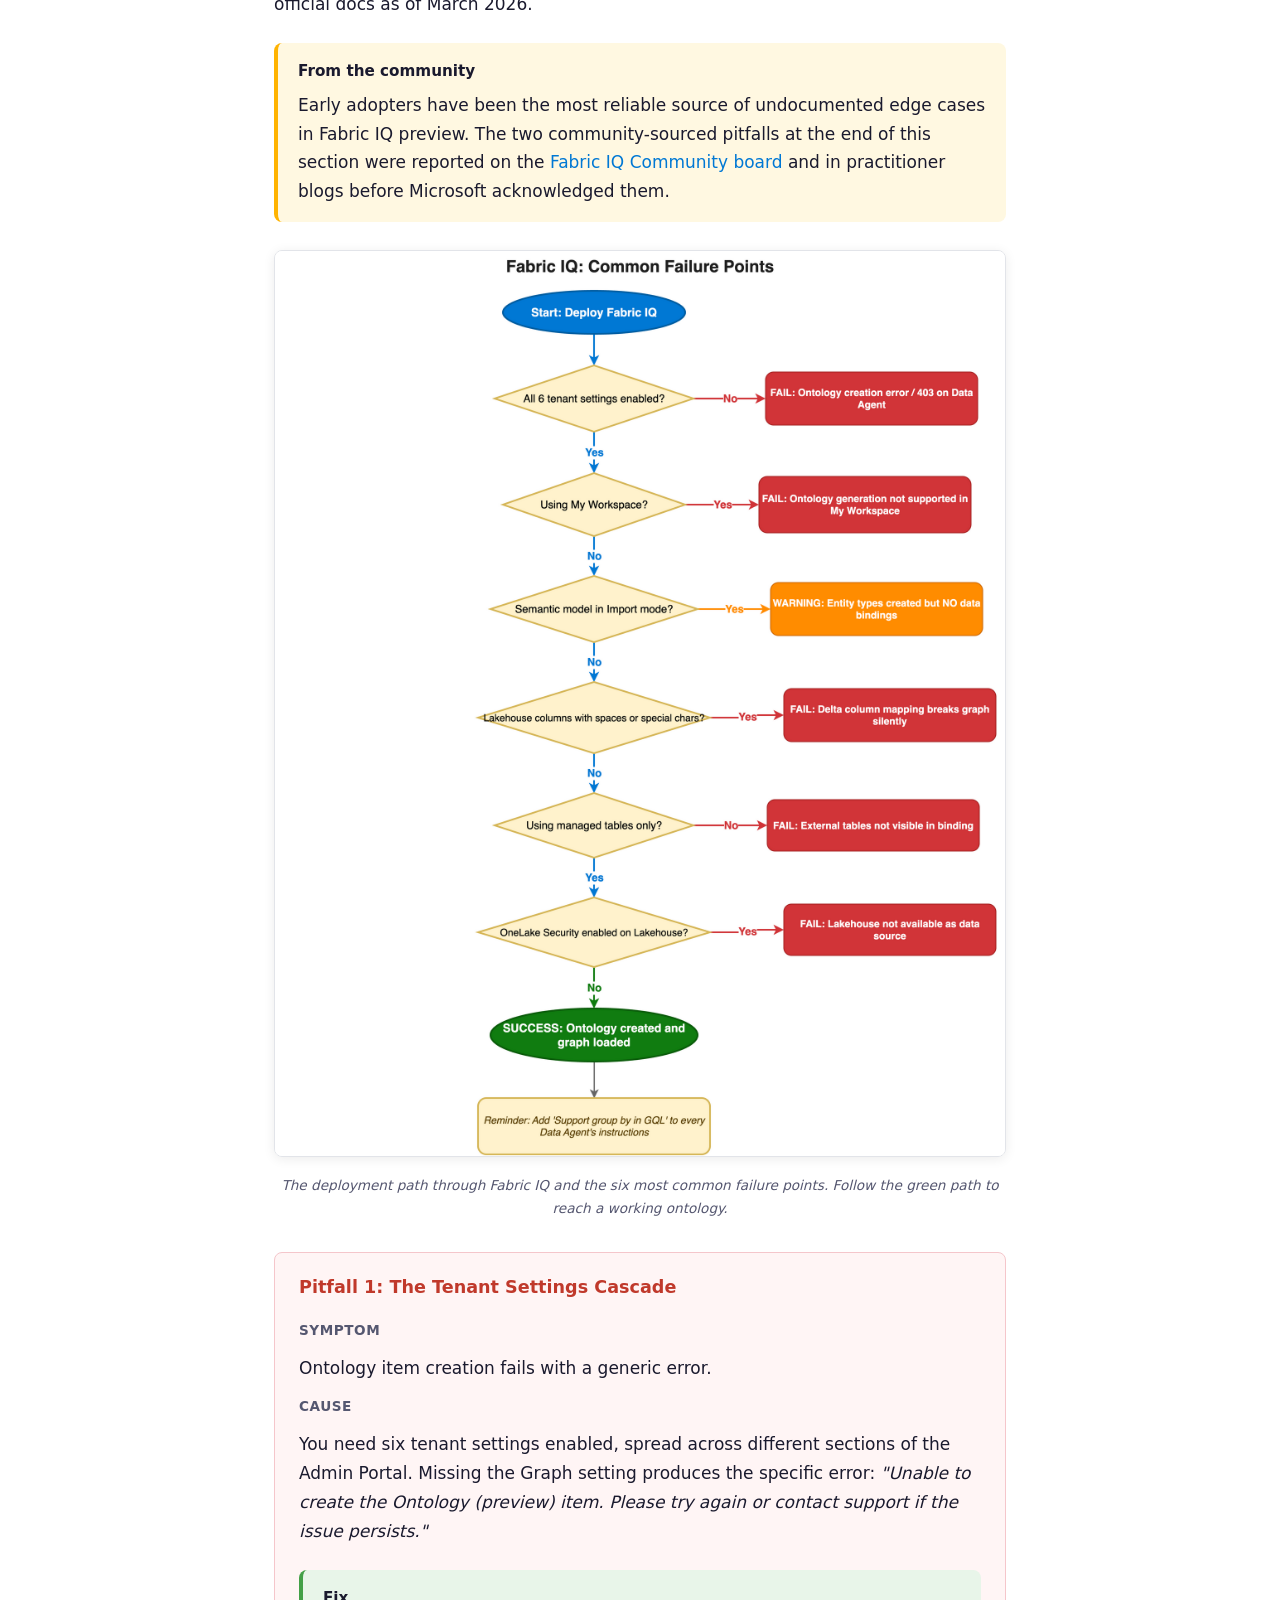
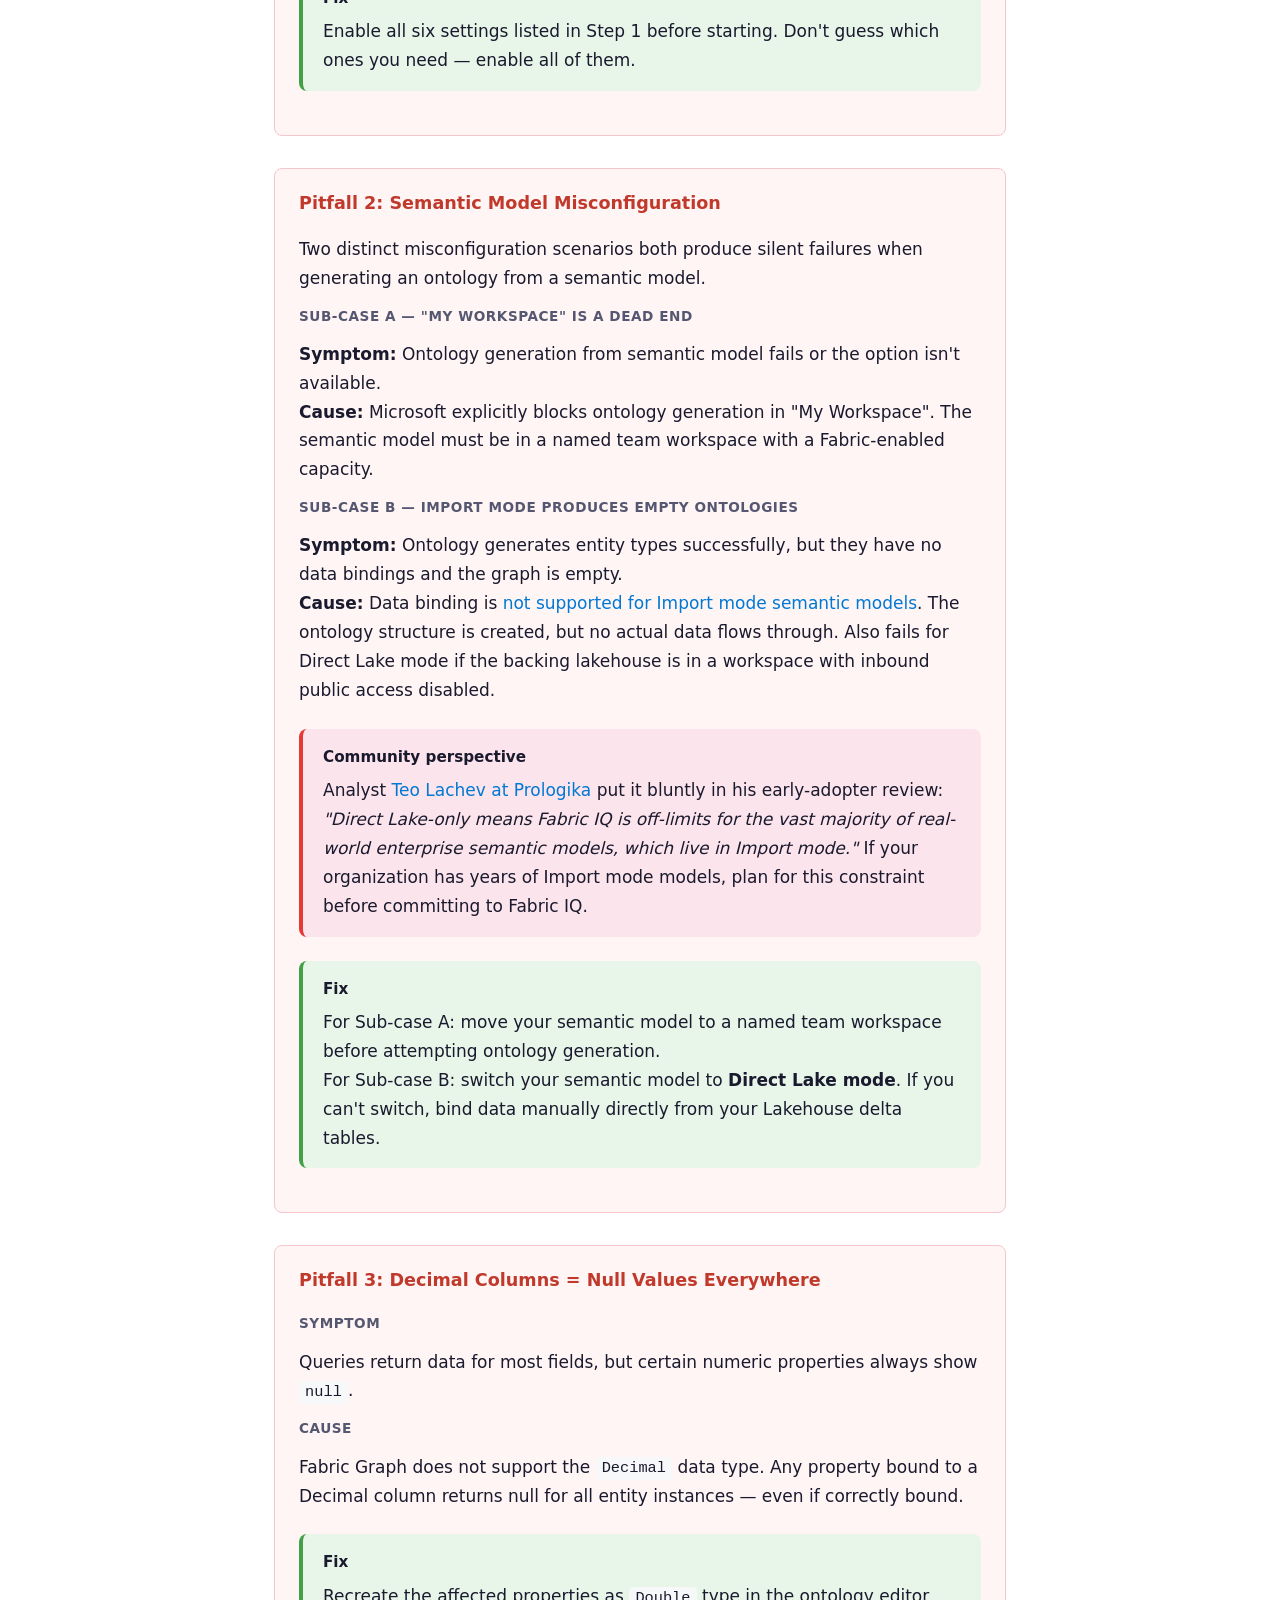
==== commit b44b5ee8: "Apply round 3 editorial review fixes - Genie Spaces: add mixed Fabric+Databricks estate nuance - Fiv" ====
--- a/static/fabric-iq-deep-dive/index.html
+++ b/static/fabric-iq-deep-dive/index.html
@@ -389,6 +389,7 @@
             .article-hero { padding: 2.5rem 1.25rem 2rem; }
             .article-container { padding: 1.5rem 1rem 3rem; }
             .article-meta { flex-direction: column; align-items: center; gap: 0.5rem; }
+            .article-container table { display: block; overflow-x: auto; -webkit-overflow-scrolling: touch; }
         }
     </style>
 </head>
@@ -487,7 +488,7 @@
             </tr>
             <tr>
                 <td><strong>Genie Spaces (Databricks)</strong></td>
-                <td>Your data estate is primarily Databricks, not Microsoft Fabric</td>
+                <td>Your data estate is primarily Databricks. For mixed Fabric + Databricks estates, evaluate both — they solve similar problems but are not interoperable; pick the platform where your critical data actually lives</td>
             </tr>
             <tr>
                 <td><strong>Atscale / other universal semantic layers</strong></td>
@@ -543,6 +544,11 @@
     </table>
 
     <p>The most important item is the <strong>Ontology</strong>. It is the core semantic foundation that all the others plug into. You can use Graph without an Ontology (for pure graph analytics), but you cannot use Fabric IQ as an intelligence platform without it.</p>
+
+    <div class="callout callout-note">
+        <div class="callout-title">Licensing note on "Also part of"</div>
+        <p>Items listed as "Also part of" Real-Time Intelligence or Data Science do <strong>not</strong> require separate licensing. All five Fabric IQ components are included in standard Fabric capacity subscriptions (F2+). The "Also part of" column reflects where these items appear in the Fabric UI navigation — a Graph item shows up under Real-Time Intelligence, not IQ. This matters when searching for them in the Fabric workspace.</p>
+    </div>
 
     <h3>How Data Flows Through IQ</h3>
 
@@ -951,13 +957,31 @@
     <p>Use the auto-generate-from-semantic-model path to bootstrap your ontology, then rename entity types to business language and add descriptions before binding agents. Do not start from scratch unless you have no semantic model — the auto-generation saves hours of entity and relationship definition work. The generated ontology will use technical table names (<code>fact_sales_v2</code>, <code>dim_customer_final</code>). Your job after generation is to rename these to business terms (<code>SaleEvent</code>, <code>Customer</code>) and add plain-English descriptions to every entity type and property before anyone queries the Data Agent.</p>
 
     <h3>Pattern 3: Ontology as Agent Documentation</h3>
-    <p>Detailed names and descriptions in the ontology double as the agent's grounding context. Think of it as writing system prompts that live in the data layer, not in the agent configuration. This means your entity descriptions persist across agent recreations, are visible to all Data Agents pointing at the ontology, and don't need to be re-entered when agents are updated. Combine good ontology documentation with a consistent Data Agent instruction template:</p>
-    <pre><code>You are a business analyst assistant for [Your Company].
-Always use the ontology as your primary knowledge source.
-Support group by in GQL.
-When asked about revenue, use the SaleEvent.revenue property.
-When asked about customers, use the Customer entity type.</code></pre>
-    <p>The ontology handles <em>what</em> the data means; the agent instructions handle <em>how</em> to behave. Keep them in sync.</p>
+    <p>Detailed names and descriptions in the ontology double as the agent's grounding context — think of them as system prompts that live in the data layer, not in the agent configuration. This has a practical implication: your business vocabulary persists across agent recreations, is shared across all Data Agents pointing at the same ontology, and survives when agents are deleted and rebuilt.</p>
+
+    <p>The discipline this requires is different from typical data engineering work. Here's what separates a useful property description from a useless one:</p>
+
+    <table>
+        <thead>
+            <tr><th>Don't write this</th><th>Write this instead</th></tr>
+        </thead>
+        <tbody>
+            <tr>
+                <td><code>amt_usd_net_adj</code> — <em>(no description)</em></td>
+                <td><code>NetRevenue</code> — "Revenue after discounts and product returns, in USD. Does not include tax."</td>
+            </tr>
+            <tr>
+                <td><code>cust_stat_cd</code> — "status code"</td>
+                <td><code>CustomerStatus</code> — "Current lifecycle state of the customer: Active, Churned, or Prospect."</td>
+            </tr>
+            <tr>
+                <td><code>ts</code> — "timestamp"</td>
+                <td><code>OrderPlacedAt</code> — "UTC timestamp when the customer submitted the order. Distinct from ShippedAt."</td>
+            </tr>
+        </tbody>
+    </table>
+
+    <p>The ontology handles <em>what</em> the data means; your Data Agent instructions handle <em>how</em> to behave. For the instruction template, see Step 6 of the deployment guide above — the GROUP BY workaround and property hints belong there, not in the ontology itself.</p>
 
     <h3>Pattern 4: One Ontology Per Domain, Not One Per Project</h3>
     <p>The biggest governance mistake in early Fabric IQ deployments is creating a new ontology per team or per project. When the Sales team creates their ontology with a <code>Customer</code> entity and the Supply Chain team creates theirs with a different <code>Customer</code> entity, you now have two competing definitions of the same business concept — the exact problem IQ is meant to solve.</p>
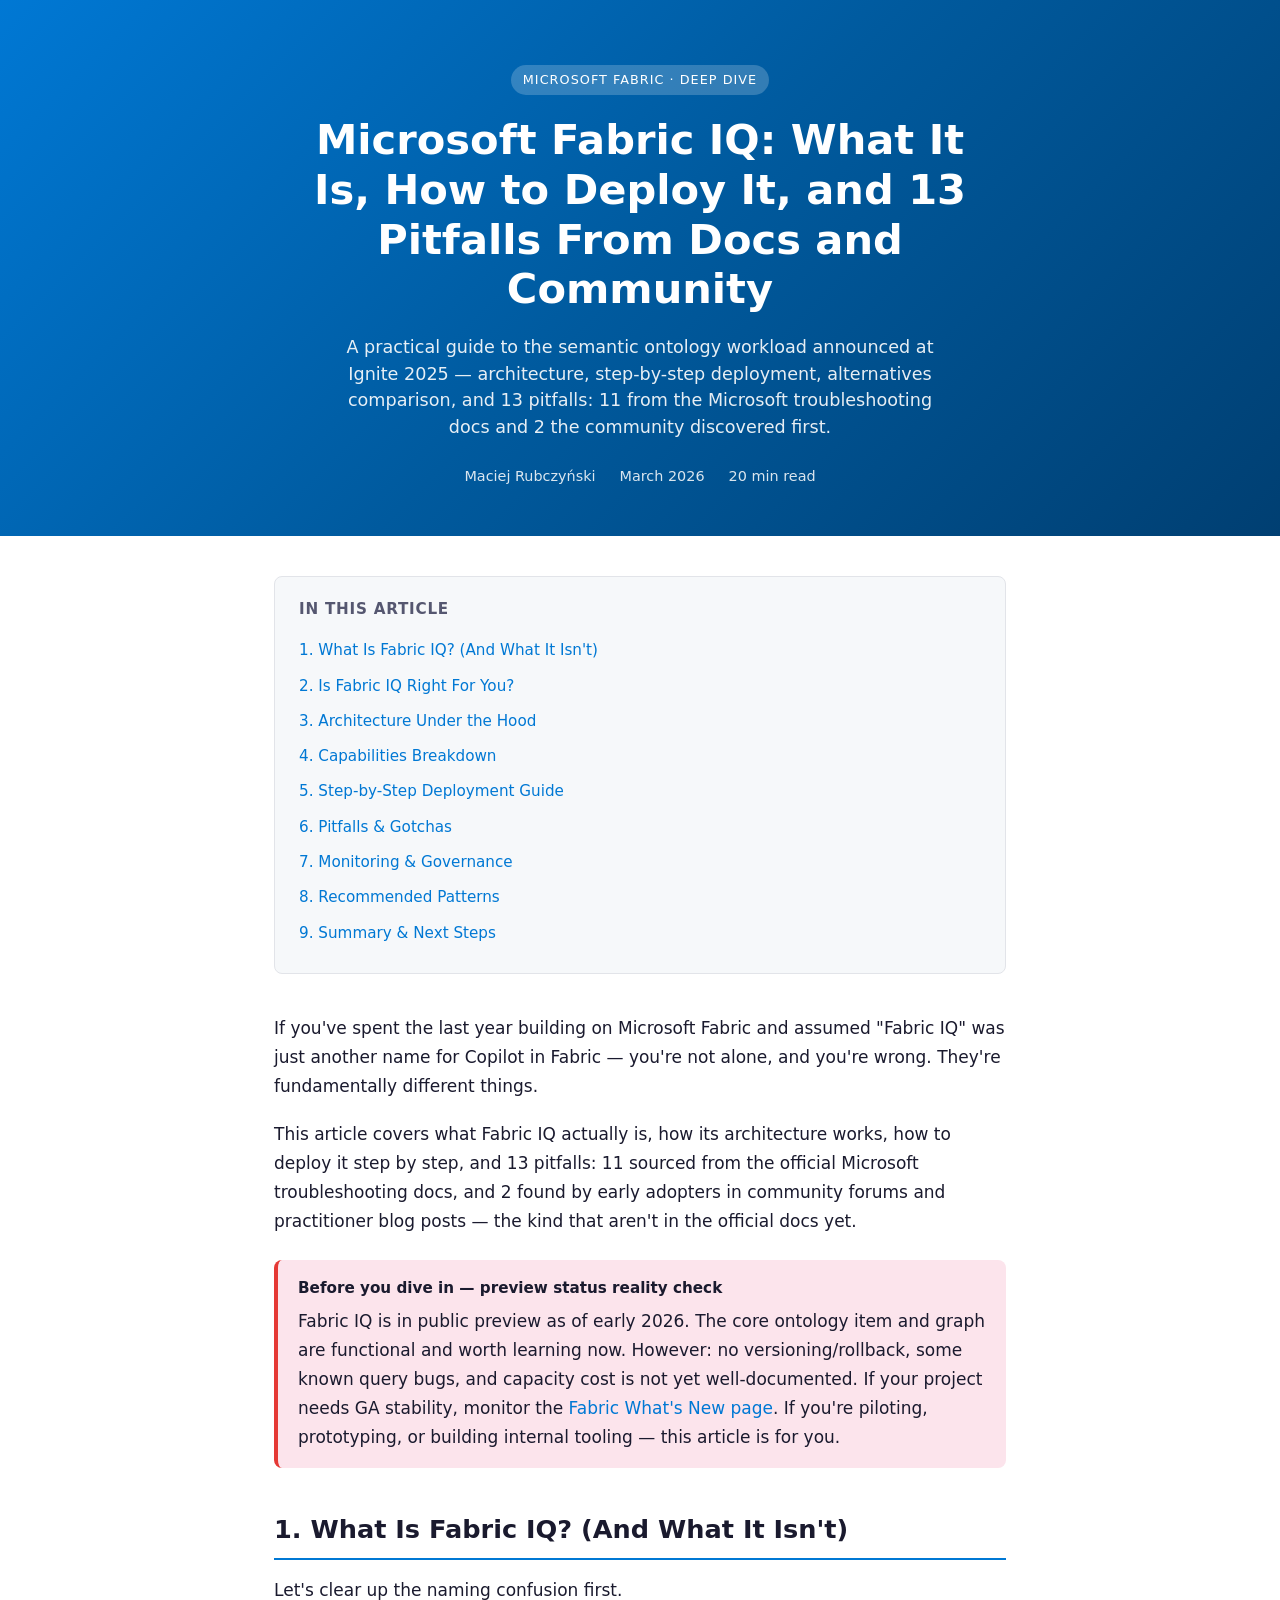
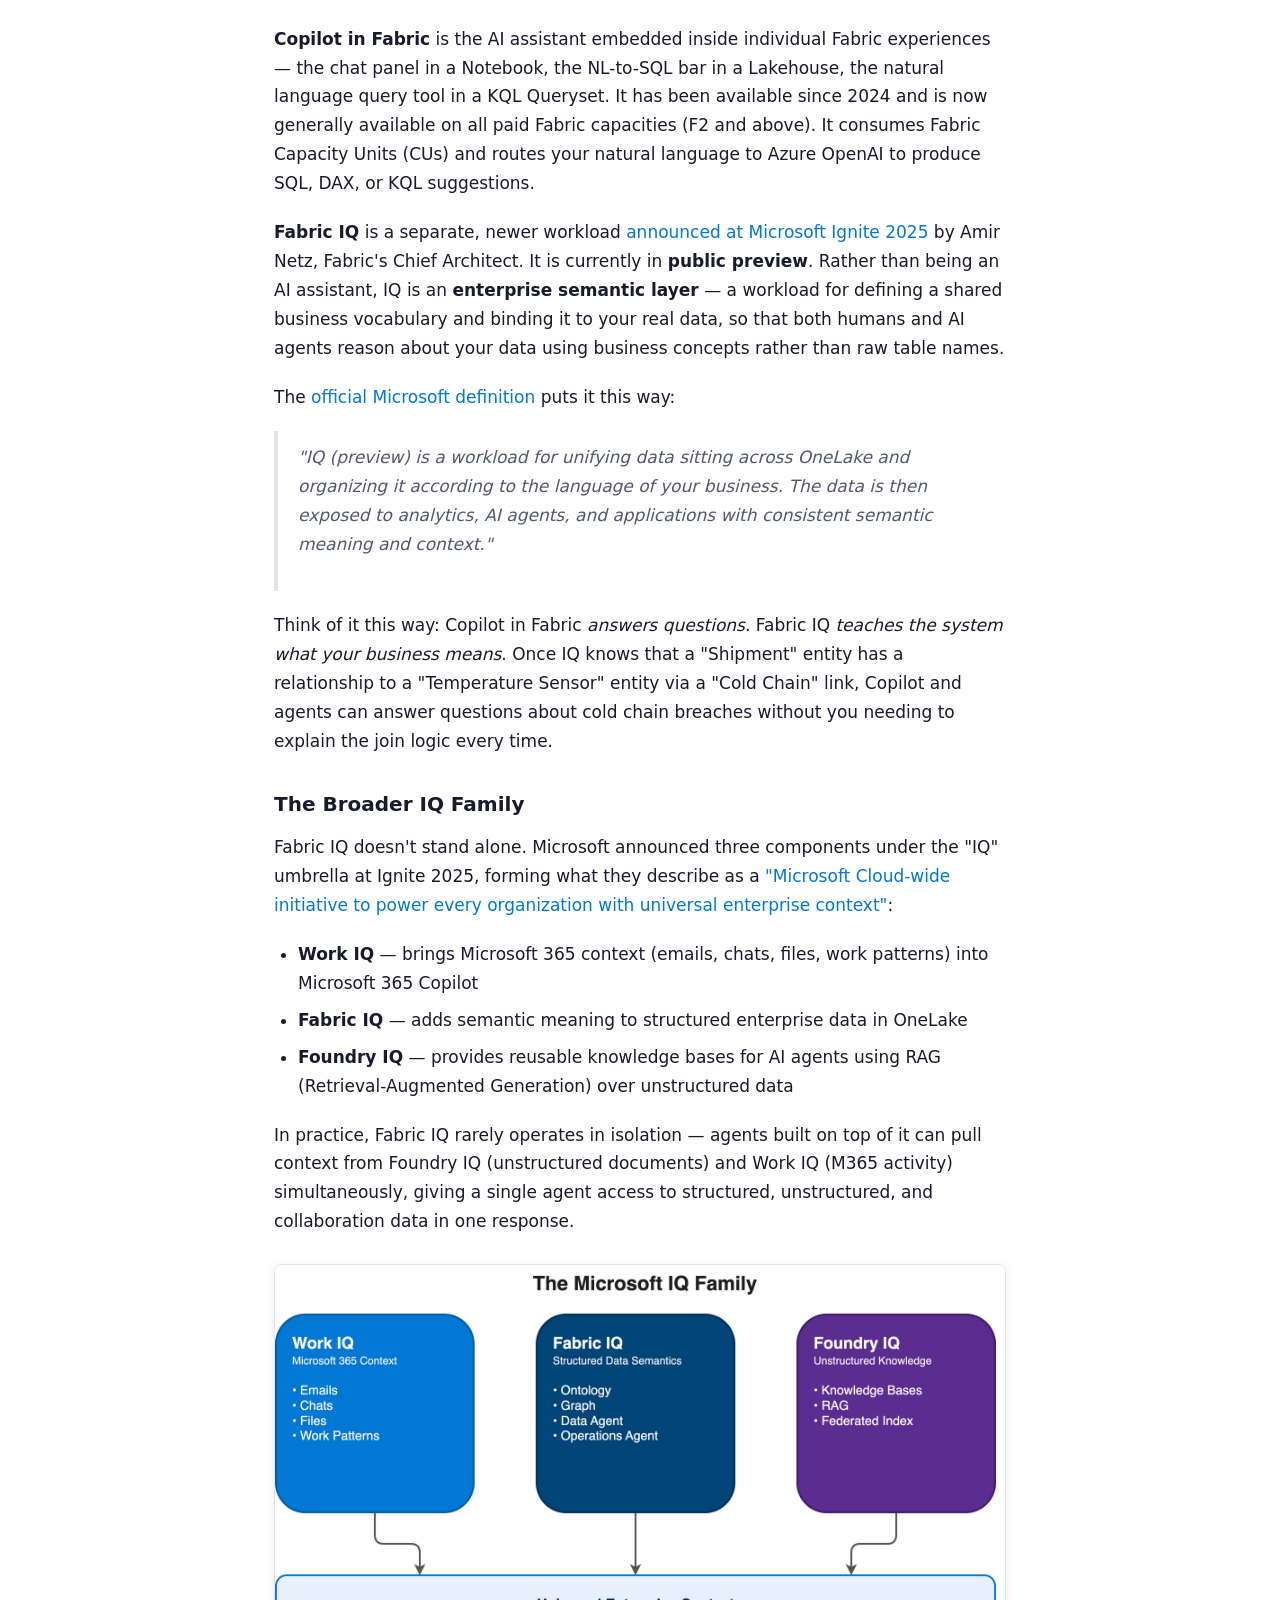
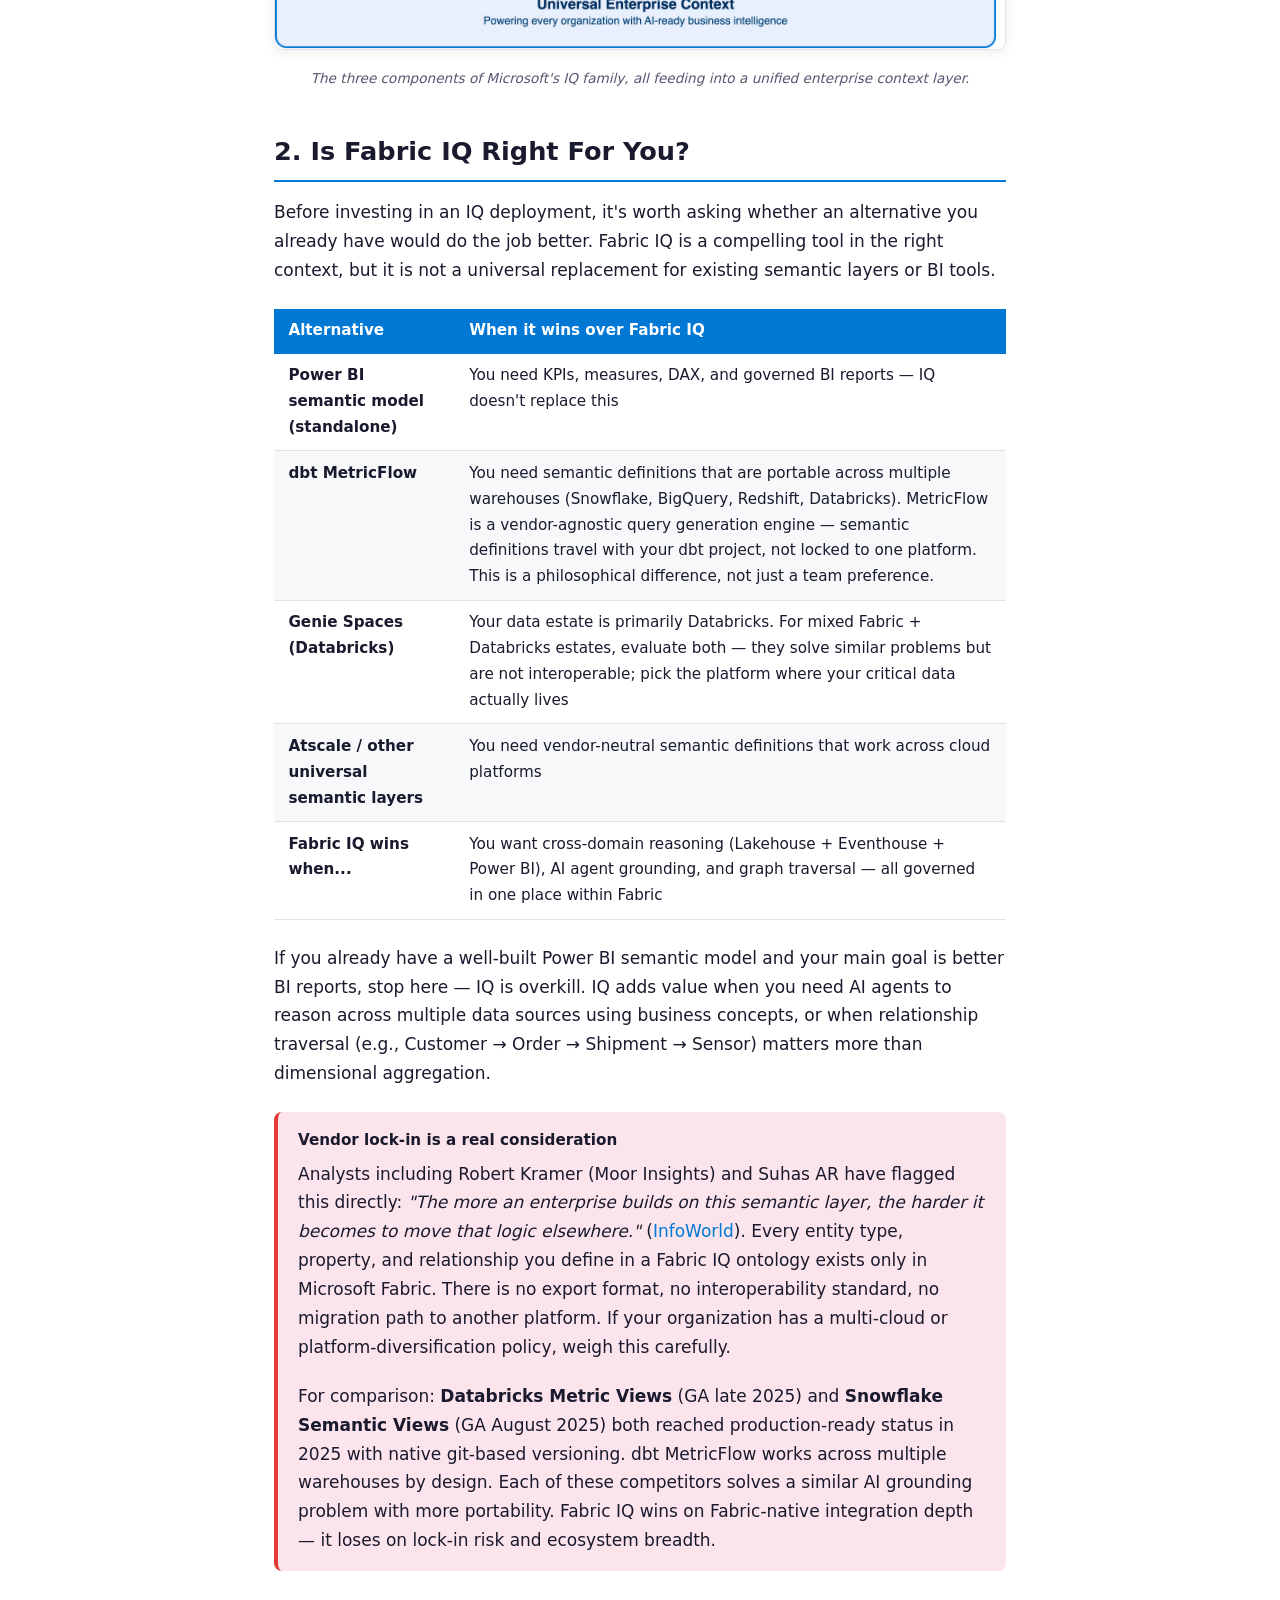
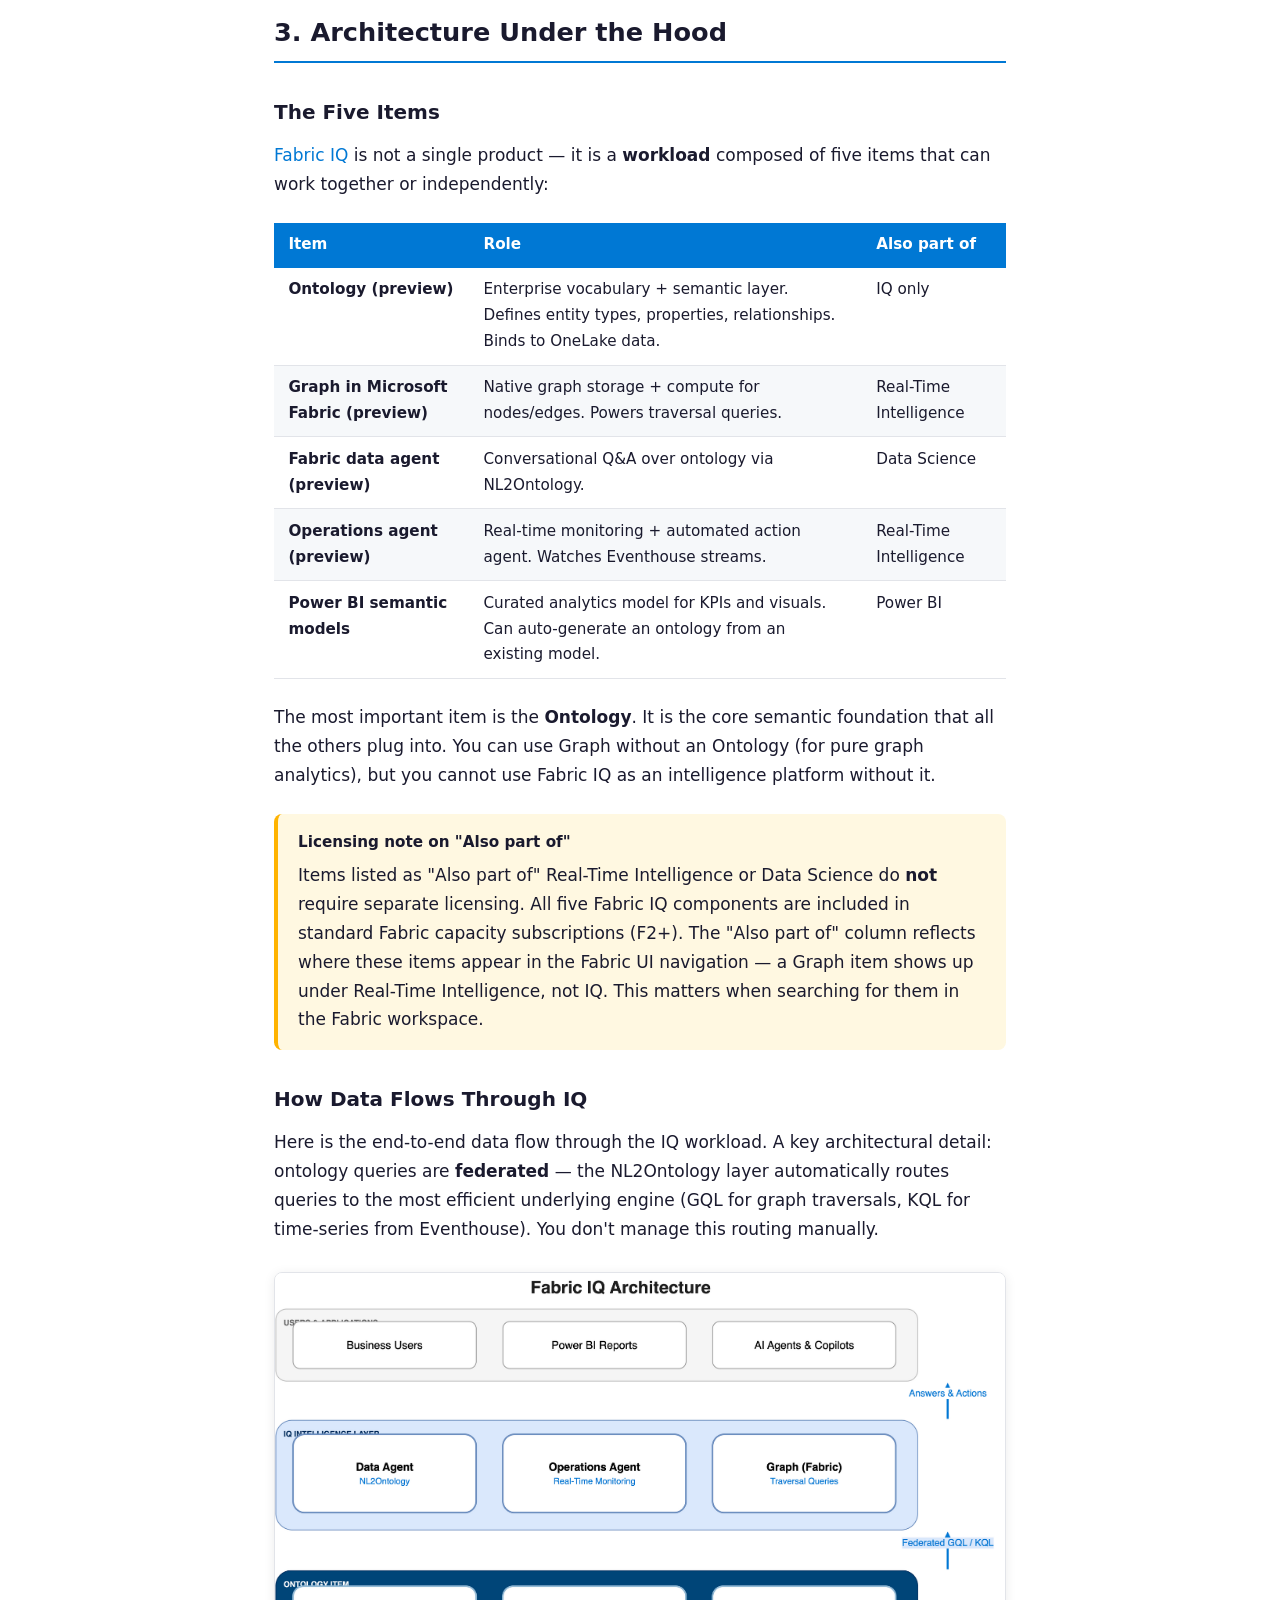
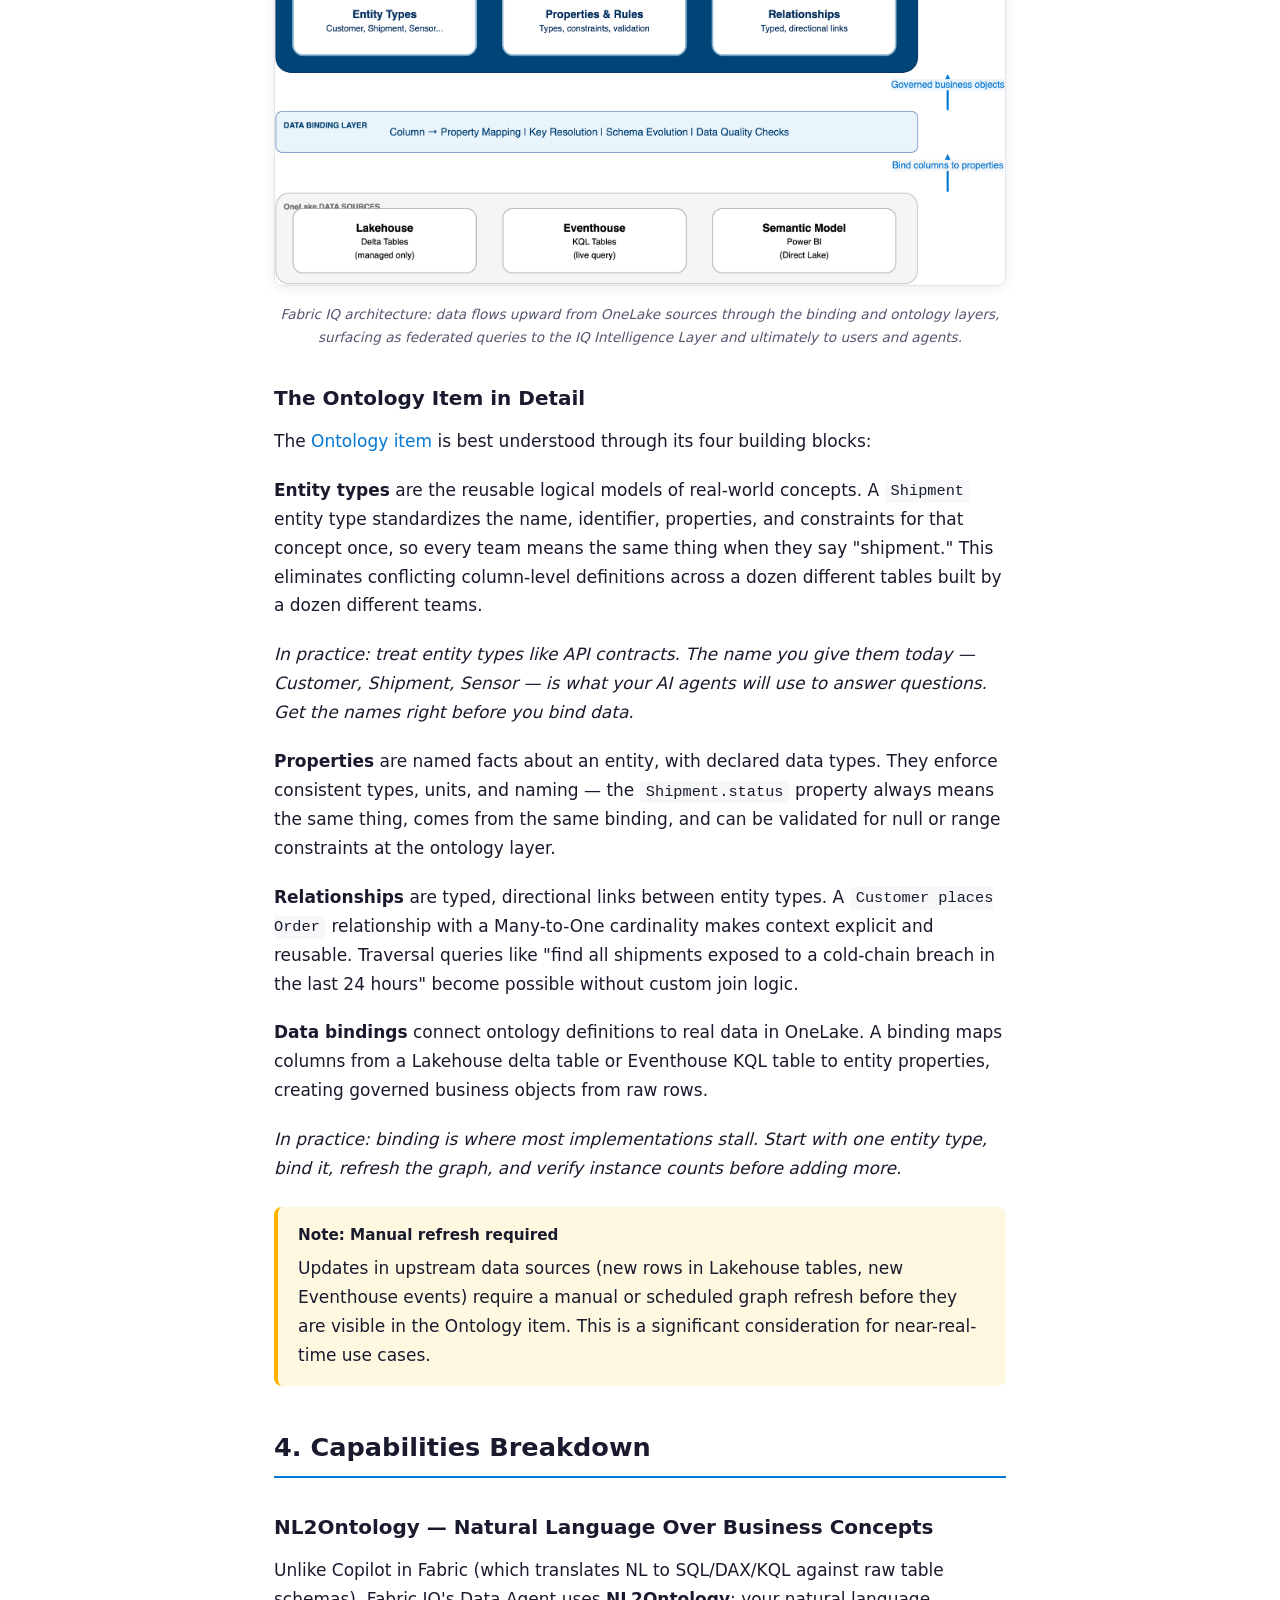
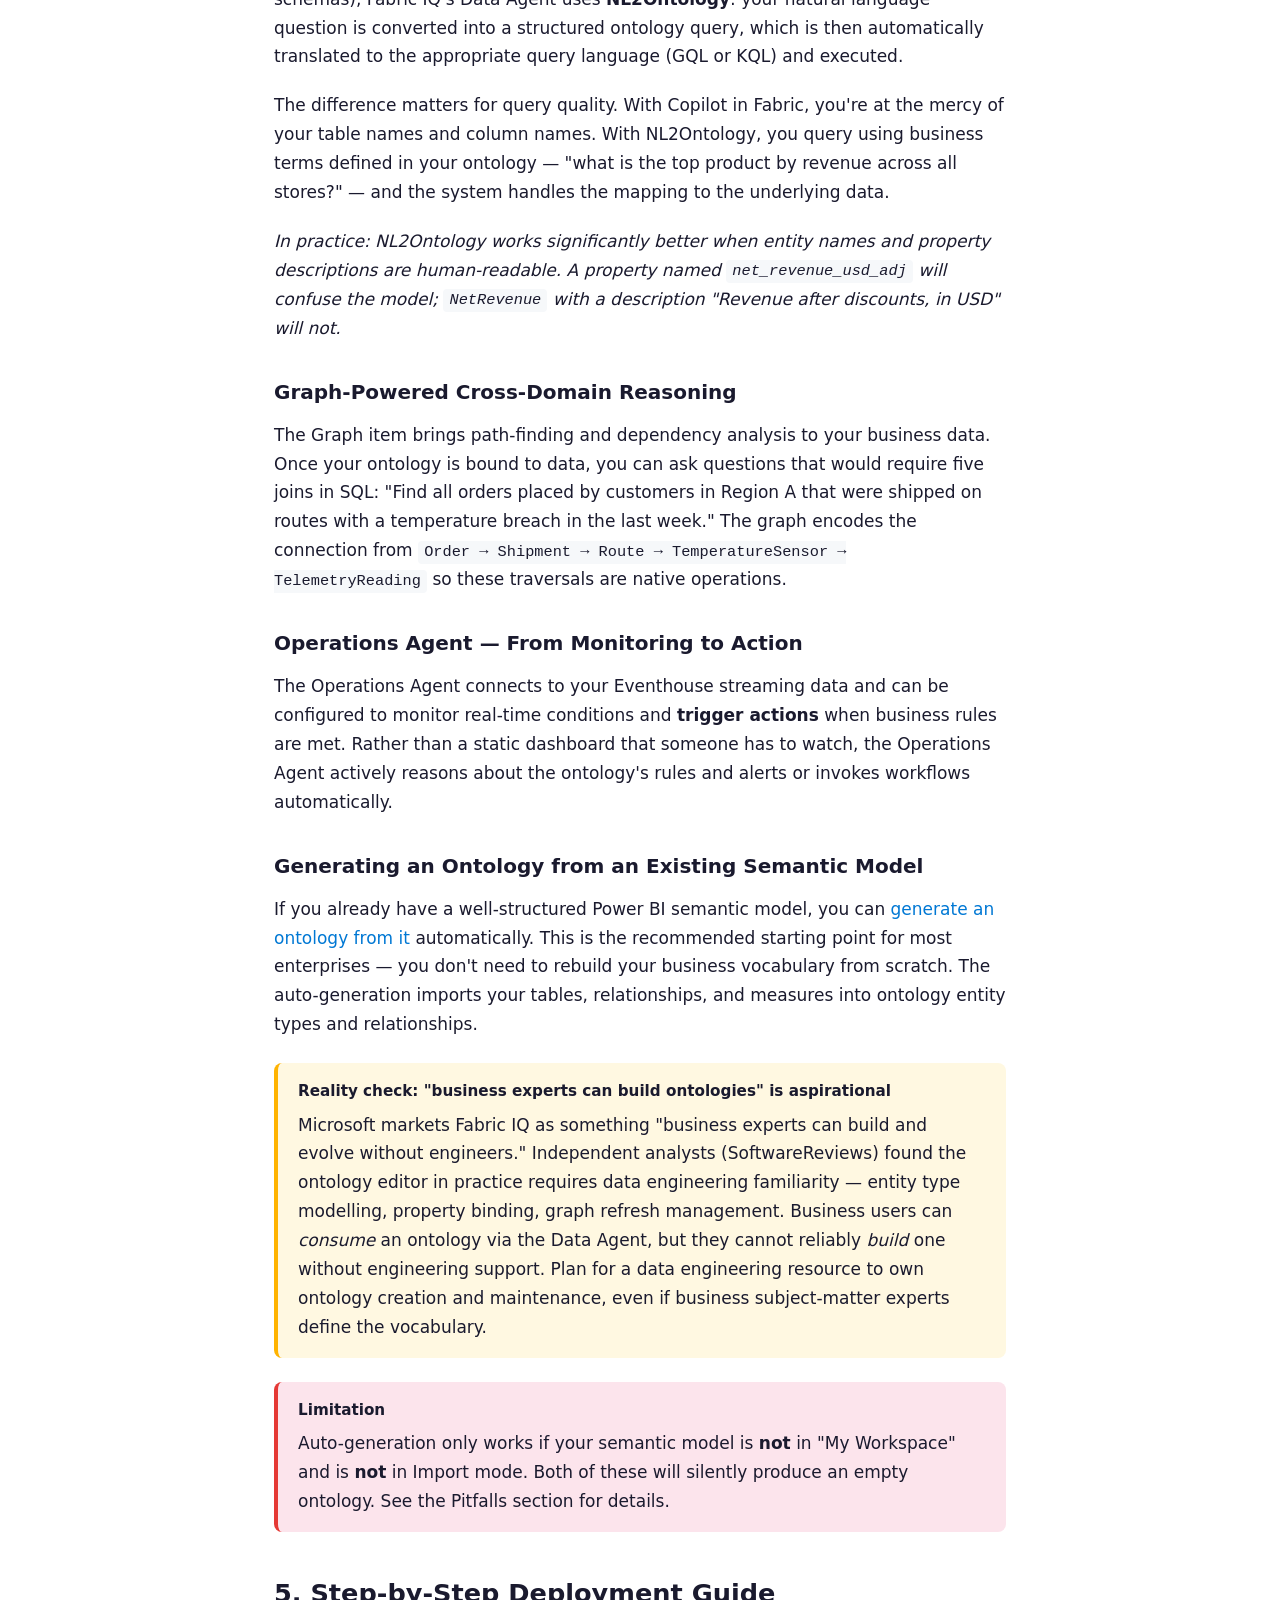
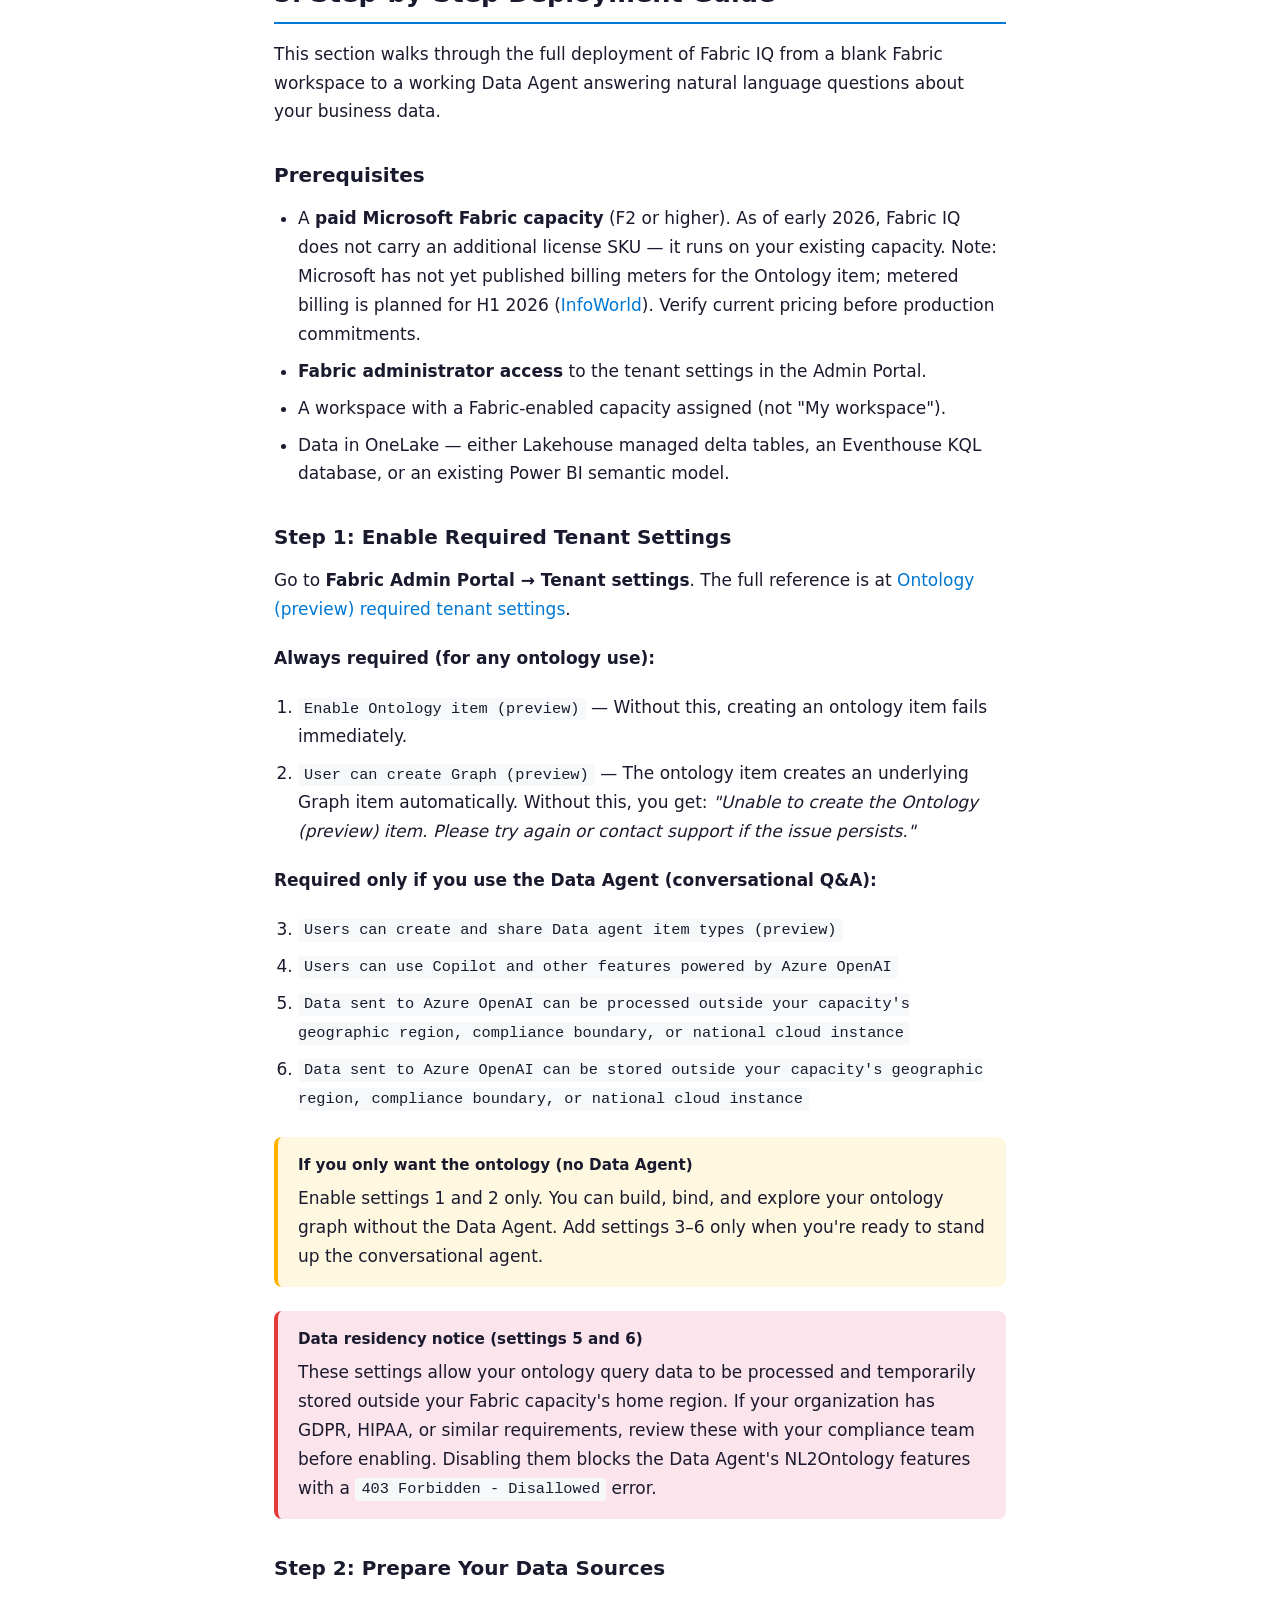
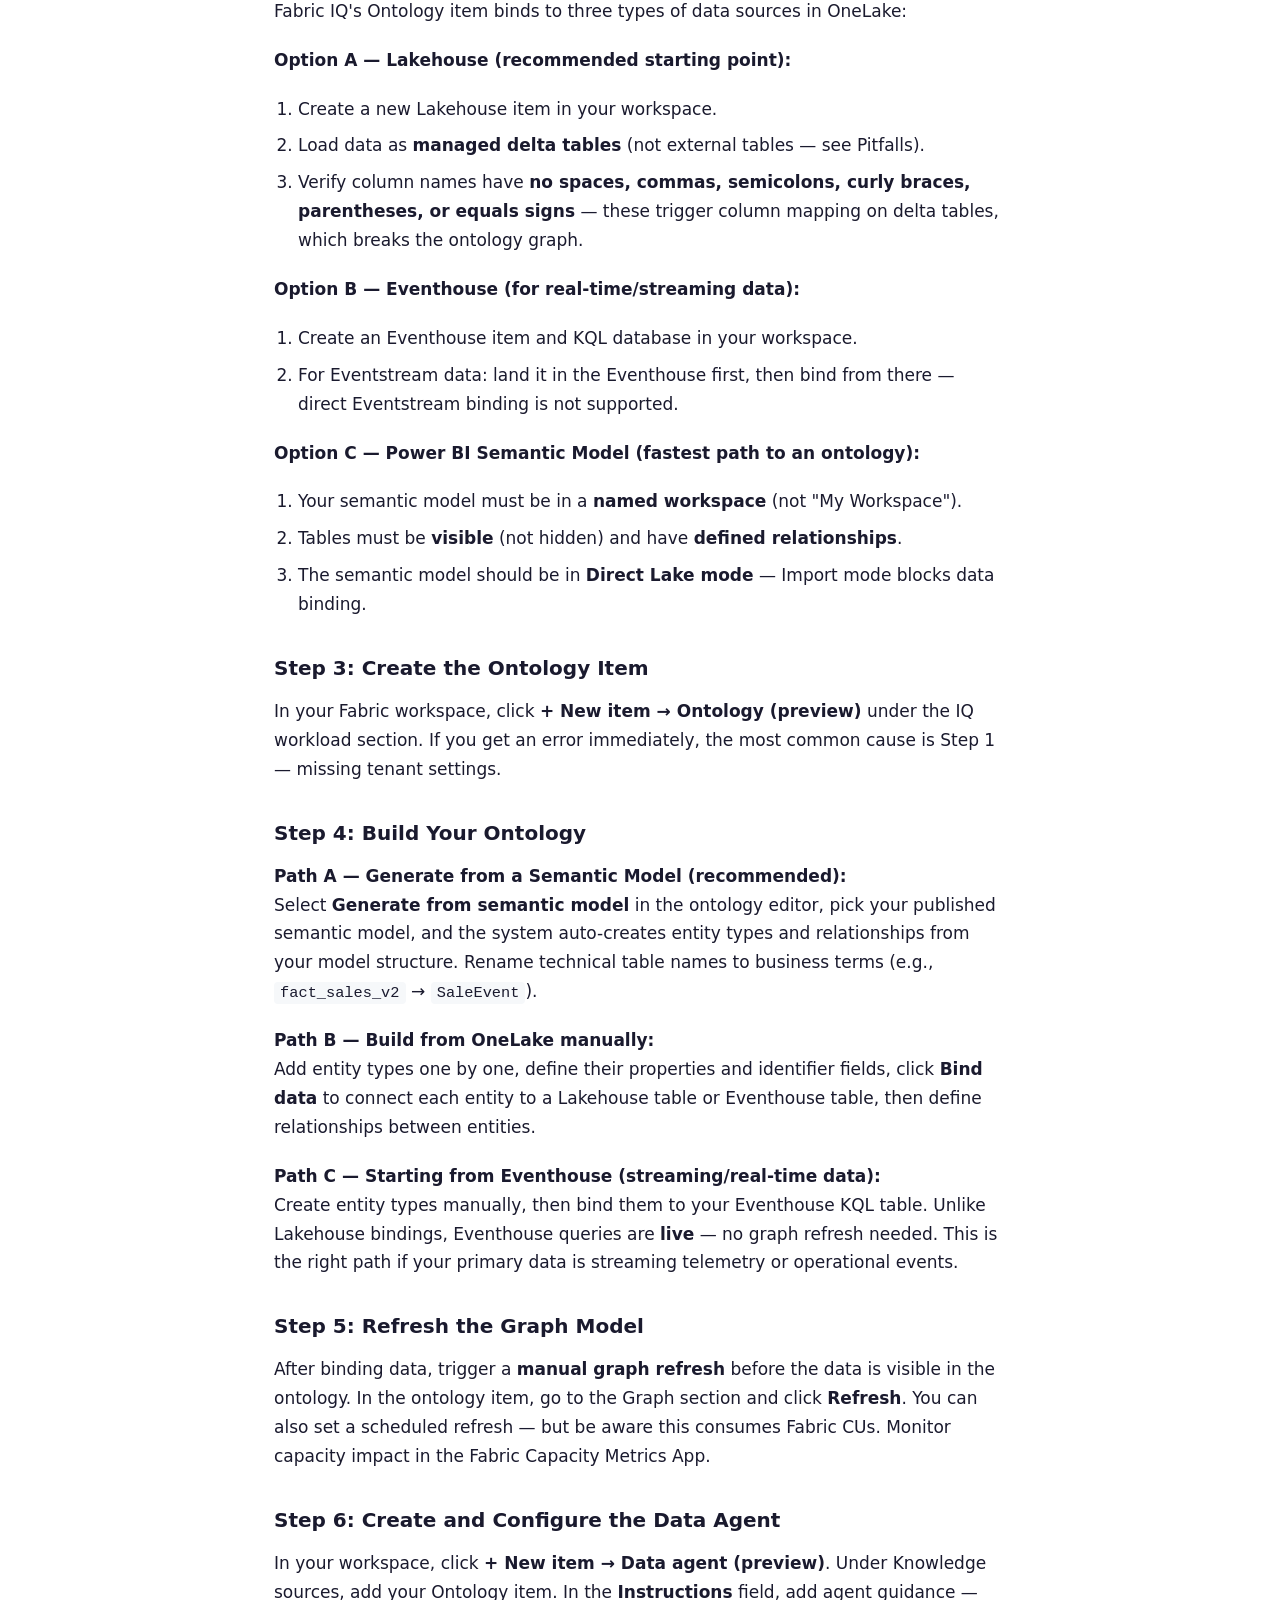
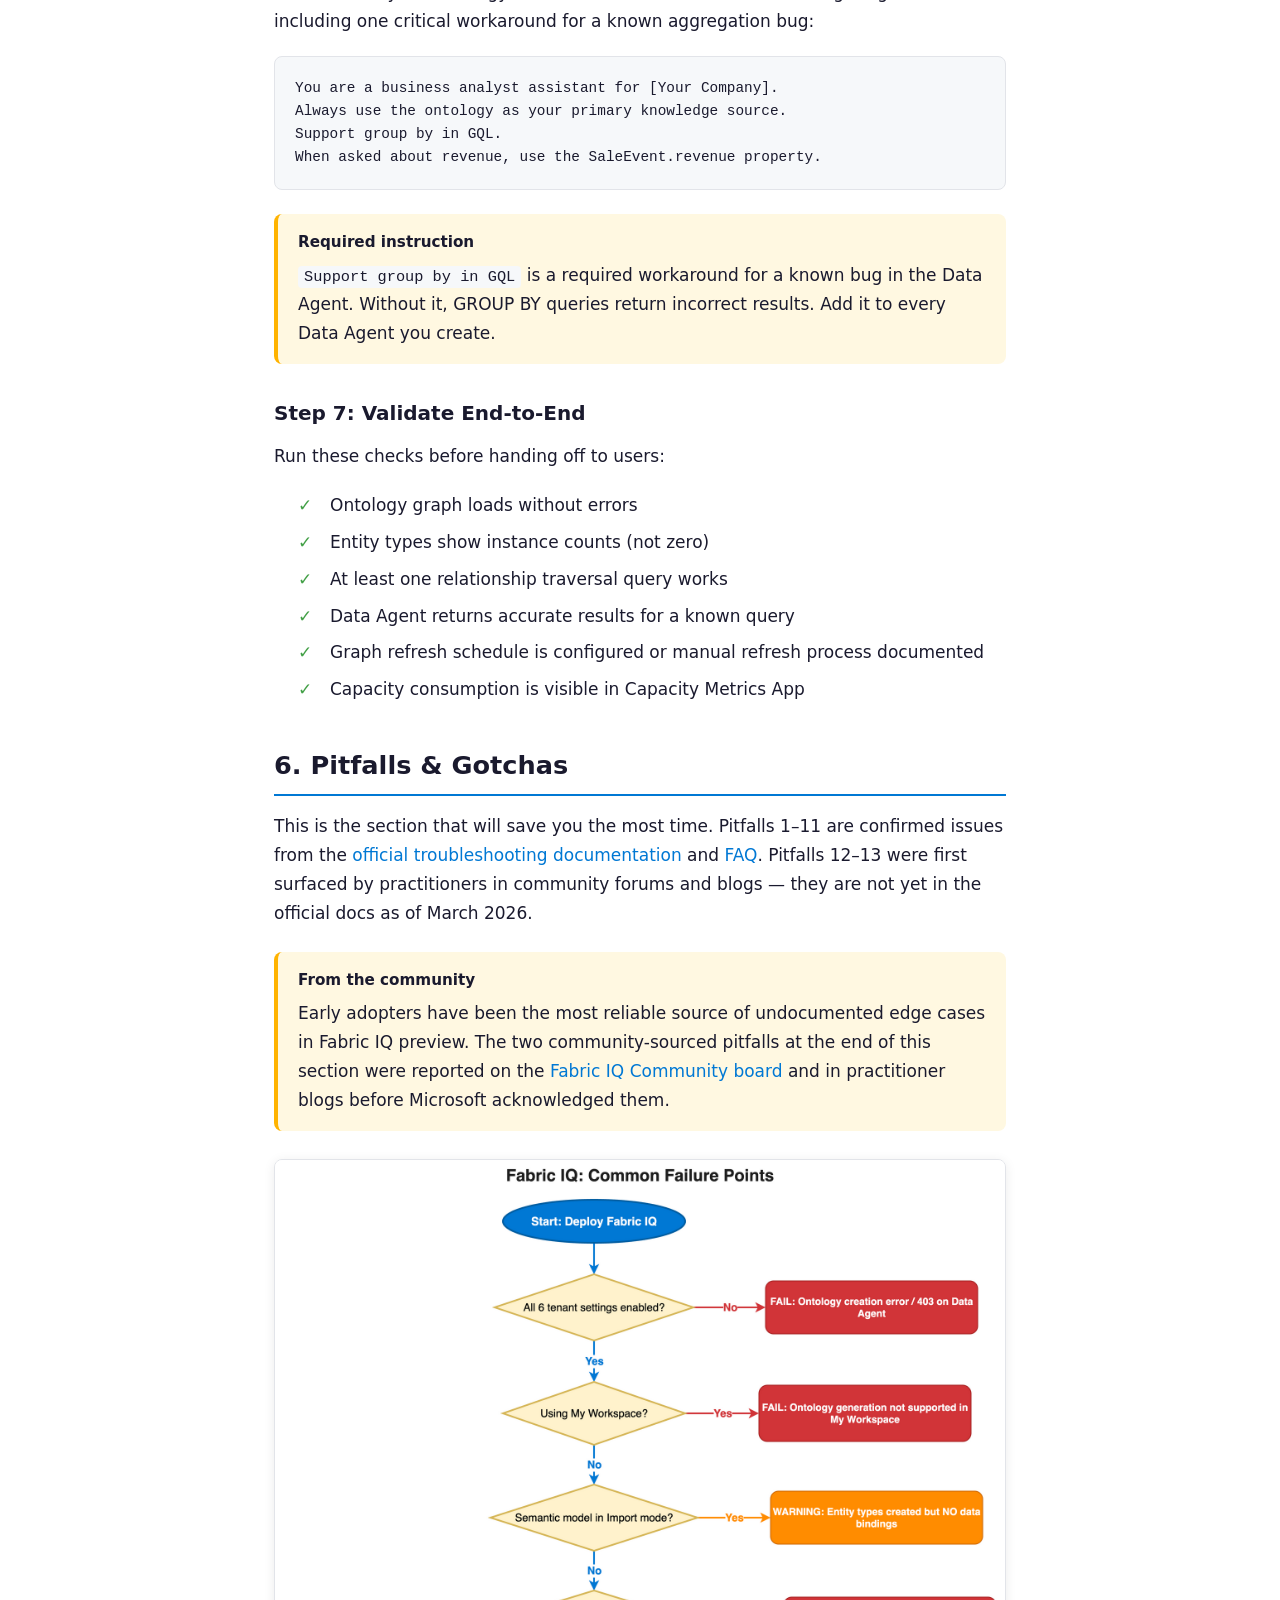
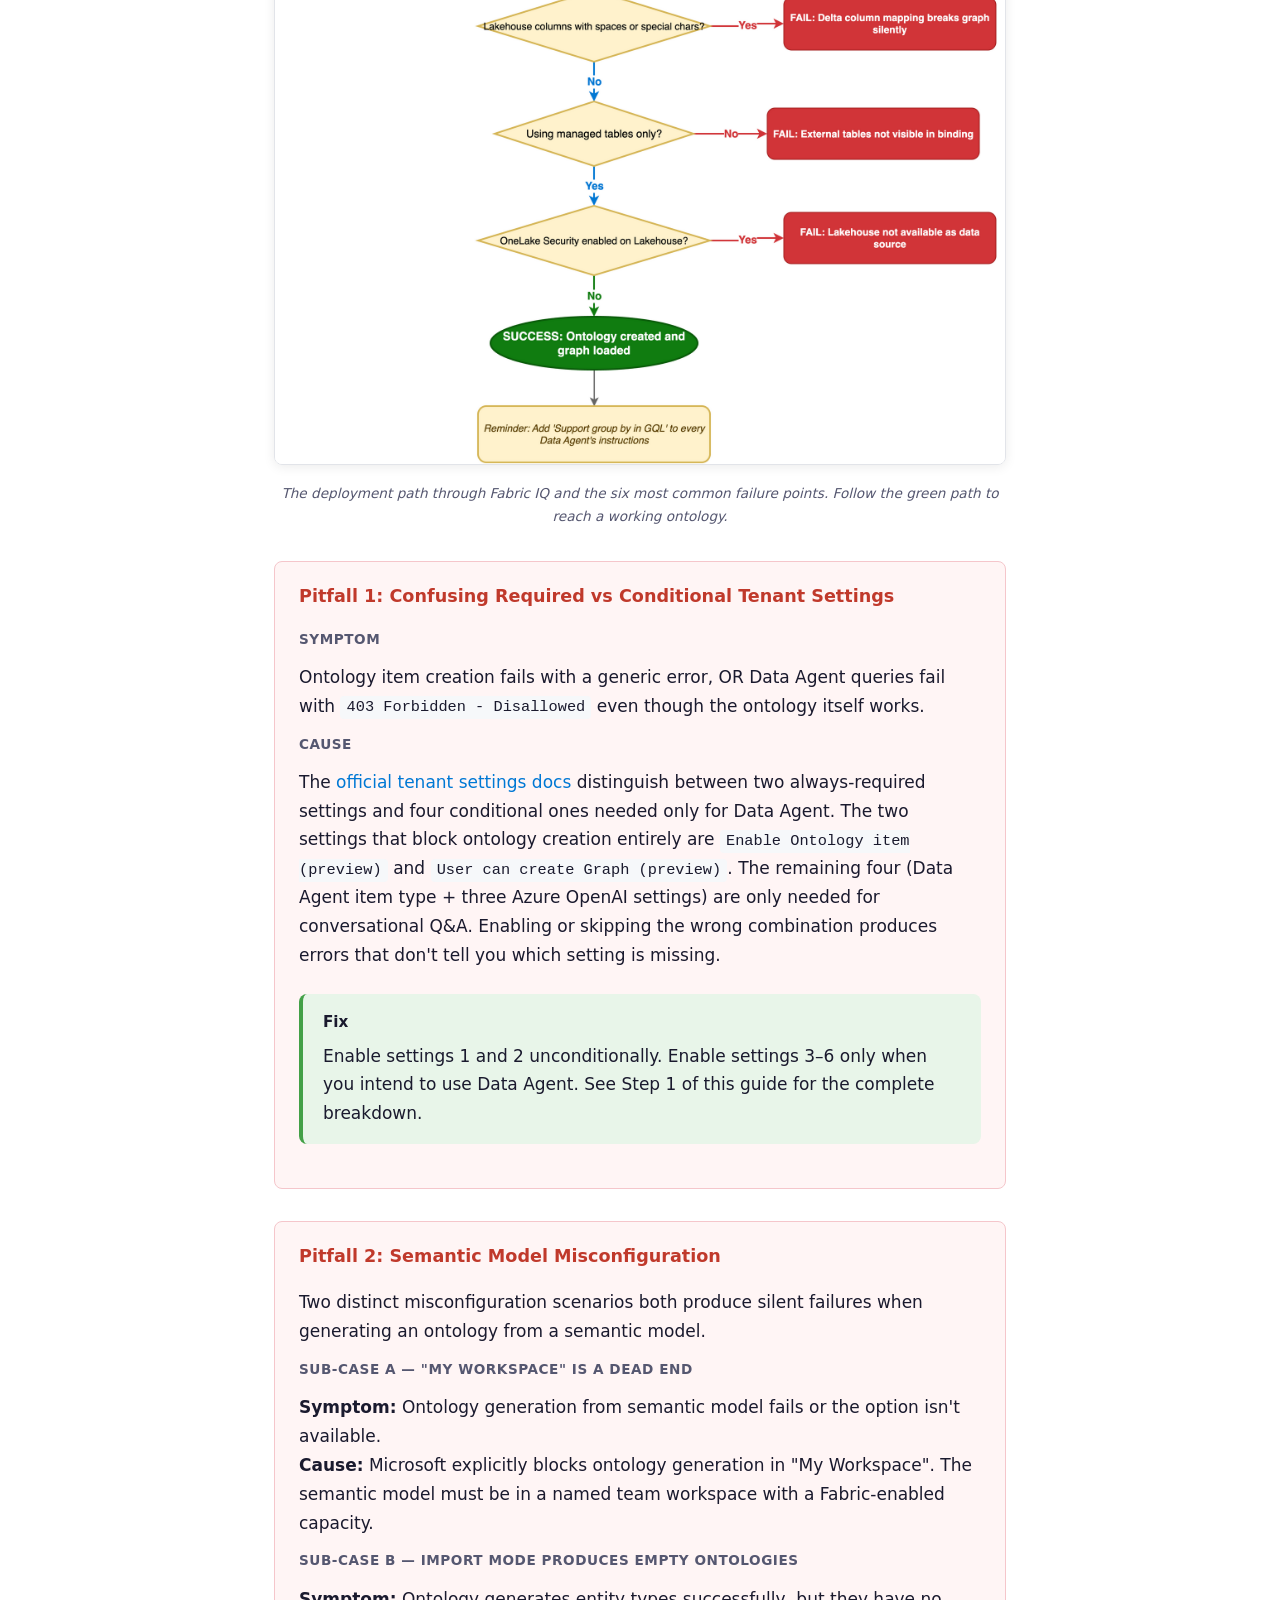
==== commit 8d4fb99c: "Fix confirmed factual errors and add missing context (verified against sources) Factual errors fixed" ====
--- a/static/fabric-iq-deep-dive/index.html
+++ b/static/fabric-iq-deep-dive/index.html
@@ -483,8 +483,8 @@
                 <td>You need KPIs, measures, DAX, and governed BI reports — IQ doesn't replace this</td>
             </tr>
             <tr>
-                <td><strong>dbt semantic layer</strong></td>
-                <td>Your team lives in SQL/dbt and wants semantic definitions portable across tools outside Fabric</td>
+                <td><strong>dbt MetricFlow</strong></td>
+                <td>You need semantic definitions that are portable across multiple warehouses (Snowflake, BigQuery, Redshift, Databricks). MetricFlow is a vendor-agnostic query generation engine — semantic definitions travel with your dbt project, not locked to one platform. This is a philosophical difference, not just a team preference.</td>
             </tr>
             <tr>
                 <td><strong>Genie Spaces (Databricks)</strong></td>
@@ -502,6 +502,12 @@
     </table>
 
     <p>If you already have a well-built Power BI semantic model and your main goal is better BI reports, stop here — IQ is overkill. IQ adds value when you need AI agents to reason across multiple data sources using business concepts, or when relationship traversal (e.g., Customer → Order → Shipment → Sensor) matters more than dimensional aggregation.</p>
+
+    <div class="callout callout-warning">
+        <div class="callout-title">Vendor lock-in is a real consideration</div>
+        <p>Analysts including Robert Kramer (Moor Insights) and Suhas AR have flagged this directly: <em>"The more an enterprise builds on this semantic layer, the harder it becomes to move that logic elsewhere."</em> (<a href="https://www.infoworld.com/article/4093181/microsoft-fabric-iq-adds-semantic-intelligence-layer-to-fabric.html" target="_blank">InfoWorld</a>). Every entity type, property, and relationship you define in a Fabric IQ ontology exists only in Microsoft Fabric. There is no export format, no interoperability standard, no migration path to another platform. If your organization has a multi-cloud or platform-diversification policy, weigh this carefully.</p>
+        <p>For comparison: <strong>Databricks Metric Views</strong> (GA late 2025) and <strong>Snowflake Semantic Views</strong> (GA August 2025) both reached production-ready status in 2025 with native git-based versioning. dbt MetricFlow works across multiple warehouses by design. Each of these competitors solves a similar AI grounding problem with more portability. Fabric IQ wins on Fabric-native integration depth — it loses on lock-in risk and ecosystem breadth.</p>
+    </div>
 
     <!-- SECTION 3 -->
     <h2 id="architecture">3. Architecture Under the Hood</h2>
@@ -603,6 +609,11 @@
 
     <p>If you already have a well-structured Power BI semantic model, you can <a href="https://learn.microsoft.com/en-us/fabric/iq/ontology/concepts-generate" target="_blank">generate an ontology from it</a> automatically. This is the recommended starting point for most enterprises — you don't need to rebuild your business vocabulary from scratch. The auto-generation imports your tables, relationships, and measures into ontology entity types and relationships.</p>
 
+    <div class="callout callout-note">
+        <div class="callout-title">Reality check: "business experts can build ontologies" is aspirational</div>
+        <p>Microsoft markets Fabric IQ as something "business experts can build and evolve without engineers." Independent analysts (SoftwareReviews) found the ontology editor in practice requires data engineering familiarity — entity type modelling, property binding, graph refresh management. Business users can <em>consume</em> an ontology via the Data Agent, but they cannot reliably <em>build</em> one without engineering support. Plan for a data engineering resource to own ontology creation and maintenance, even if business subject-matter experts define the vocabulary.</p>
+    </div>
+
     <div class="callout callout-warning">
         <div class="callout-title">Limitation</div>
         <p>Auto-generation only works if your semantic model is <strong>not</strong> in "My Workspace" and is <strong>not</strong> in Import mode. Both of these will silently produce an empty ontology. See the Pitfalls section for details.</p>
@@ -615,7 +626,7 @@
 
     <h3>Prerequisites</h3>
     <ul>
-        <li>A <strong>paid Microsoft Fabric capacity</strong> (F2 or higher). Fabric IQ is included with existing subscriptions at no additional licensing cost.</li>
+        <li>A <strong>paid Microsoft Fabric capacity</strong> (F2 or higher). As of early 2026, Fabric IQ does not carry an additional license SKU — it runs on your existing capacity. Note: Microsoft has not yet published billing meters for the Ontology item; metered billing is planned for H1 2026 (<a href="https://www.infoworld.com/article/4093181/microsoft-fabric-iq-adds-semantic-intelligence-layer-to-fabric.html" target="_blank">InfoWorld</a>). Verify current pricing before production commitments.</li>
         <li><strong>Fabric administrator access</strong> to the tenant settings in the Admin Portal.</li>
         <li>A workspace with a Fabric-enabled capacity assigned (not "My workspace").</li>
         <li>Data in OneLake — either Lakehouse managed delta tables, an Eventhouse KQL database, or an existing Power BI semantic model.</li>
@@ -623,35 +634,30 @@
 
     <h3>Step 1: Enable Required Tenant Settings</h3>
 
-    <p>This is the step most people skip and then spend hours debugging. You need to enable <strong>six tenant settings</strong> in the Fabric Admin Portal. Missing even one will produce errors — often unhelpful ones.</p>
-
-    <p>Go to <strong>Fabric Admin Portal → Tenant settings</strong> and enable the following. For the full reference, see <a href="https://learn.microsoft.com/en-us/fabric/iq/ontology/overview-tenant-settings" target="_blank">Ontology (preview) required tenant settings</a>.</p>
-
-    <p><strong>Under the IQ / Ontology section:</strong></p>
+    <p>Go to <strong>Fabric Admin Portal → Tenant settings</strong>. The full reference is at <a href="https://learn.microsoft.com/en-us/fabric/iq/ontology/overview-tenant-settings" target="_blank">Ontology (preview) required tenant settings</a>.</p>
+
+    <p><strong>Always required (for any ontology use):</strong></p>
     <ol>
-        <li><code>Enable Ontology item (preview)</code> — <strong>Required.</strong> Without this, creating an ontology item fails immediately.</li>
+        <li><code>Enable Ontology item (preview)</code> — Without this, creating an ontology item fails immediately.</li>
+        <li><code>User can create Graph (preview)</code> — The ontology item creates an underlying Graph item automatically. Without this, you get: <em>"Unable to create the Ontology (preview) item. Please try again or contact support if the issue persists."</em></li>
     </ol>
 
-    <p><strong>Under the Graph section:</strong></p>
-    <ol start="2">
-        <li><code>User can create Graph (preview)</code> — <strong>Required.</strong> The ontology item creates an underlying Graph item automatically. Without this, you get: <em>"Unable to create the Ontology (preview) item. Please try again or contact support if the issue persists."</em></li>
-    </ol>
-
-    <p><strong>Under the Data Science section:</strong></p>
+    <p><strong>Required only if you use the Data Agent (conversational Q&amp;A):</strong></p>
     <ol start="3">
-        <li><code>Users can create and share Data agent item types (preview)</code> — Required if you want the conversational Data Agent.</li>
-    </ol>
-
-    <p><strong>Under Copilot and Azure OpenAI Service:</strong></p>
-    <ol start="4">
+        <li><code>Users can create and share Data agent item types (preview)</code></li>
         <li><code>Users can use Copilot and other features powered by Azure OpenAI</code></li>
         <li><code>Data sent to Azure OpenAI can be processed outside your capacity's geographic region, compliance boundary, or national cloud instance</code></li>
         <li><code>Data sent to Azure OpenAI can be stored outside your capacity's geographic region, compliance boundary, or national cloud instance</code></li>
     </ol>
 
+    <div class="callout callout-note">
+        <div class="callout-title">If you only want the ontology (no Data Agent)</div>
+        <p>Enable settings 1 and 2 only. You can build, bind, and explore your ontology graph without the Data Agent. Add settings 3–6 only when you're ready to stand up the conversational agent.</p>
+    </div>
+
     <div class="callout callout-warning">
-        <div class="callout-title">Data residency notice</div>
-        <p>Settings 5 and 6 allow your ontology query data to be processed and temporarily stored outside your Fabric capacity's home region. If your organization has GDPR, HIPAA, or similar requirements, review these with your compliance team before enabling. Disabling them blocks the Data Agent's NL2Ontology features with a <code>403 Forbidden - Disallowed</code> error.</p>
+        <div class="callout-title">Data residency notice (settings 5 and 6)</div>
+        <p>These settings allow your ontology query data to be processed and temporarily stored outside your Fabric capacity's home region. If your organization has GDPR, HIPAA, or similar requirements, review these with your compliance team before enabling. Disabling them blocks the Data Agent's NL2Ontology features with a <code>403 Forbidden - Disallowed</code> error.</p>
     </div>
 
     <h3>Step 2: Prepare Your Data Sources</h3>
@@ -738,14 +744,14 @@
     </div>
 
     <div class="pitfall">
-        <h3>Pitfall 1: The Tenant Settings Cascade</h3>
+        <h3>Pitfall 1: Confusing Required vs Conditional Tenant Settings</h3>
         <p class="pitfall-label">Symptom</p>
-        <p>Ontology item creation fails with a generic error.</p>
+        <p>Ontology item creation fails with a generic error, OR Data Agent queries fail with <code>403 Forbidden - Disallowed</code> even though the ontology itself works.</p>
         <p class="pitfall-label">Cause</p>
-        <p>You need six tenant settings enabled, spread across different sections of the Admin Portal. Missing the Graph setting produces the specific error: <em>"Unable to create the Ontology (preview) item. Please try again or contact support if the issue persists."</em></p>
+        <p>The <a href="https://learn.microsoft.com/en-us/fabric/iq/ontology/overview-tenant-settings" target="_blank">official tenant settings docs</a> distinguish between two always-required settings and four conditional ones needed only for Data Agent. The two settings that block ontology creation entirely are <code>Enable Ontology item (preview)</code> and <code>User can create Graph (preview)</code>. The remaining four (Data Agent item type + three Azure OpenAI settings) are only needed for conversational Q&amp;A. Enabling or skipping the wrong combination produces errors that don't tell you which setting is missing.</p>
         <div class="callout callout-tip">
             <div class="callout-title">Fix</div>
-            <p>Enable all six settings listed in Step 1 before starting. Don't guess which ones you need — enable all of them.</p>
+            <p>Enable settings 1 and 2 unconditionally. Enable settings 3–6 only when you intend to use Data Agent. See Step 1 of this guide for the complete breakdown.</p>
         </div>
     </div>
 
@@ -840,14 +846,14 @@
     </div>
 
     <div class="pitfall">
-        <h3>Pitfall 8: No Versioning — Edits Are Permanent</h3>
+        <h3>Pitfall 8: No Versioning — Edits Are Permanent (Despite What the Overview Page Says)</h3>
         <p class="pitfall-label">Symptom</p>
         <p>An accidental rename of an entity type breaks downstream Data Agent queries with no way to roll back.</p>
         <p class="pitfall-label">Cause</p>
-        <p>Ontology does <a href="https://learn.microsoft.com/en-us/fabric/iq/ontology/resources-frequently-asked-questions" target="_blank">not support versioning</a>. There is no rollback capability.</p>
+        <p>The <a href="https://learn.microsoft.com/en-us/fabric/iq/ontology/resources-frequently-asked-questions" target="_blank">ontology FAQ</a> is unambiguous: <em>"No, versioning isn't currently available."</em> This contradicts the <a href="https://learn.microsoft.com/en-us/fabric/iq/overview" target="_blank">Fabric IQ overview page</a>, which lists "You can version, validate, and govern your ontology definitions" as a capability. That overview language is roadmap aspiration, not current functionality — the FAQ is the operational truth. Both pages are on Microsoft Learn as of March 2026, so the contradiction is a documentation gap. Additionally, competitors such as Databricks Metric Views and Snowflake Semantic Views reached GA in 2025 with native git-based versioning, making the absence more conspicuous.</p>
         <div class="callout callout-tip">
             <div class="callout-title">Fix</div>
-            <p>Before making structural changes to a production ontology, export a copy, document the current state, and communicate changes to agent owners. Treat ontology changes with the same care as schema migrations.</p>
+            <p>Before making structural changes to a production ontology, export a copy, document the current schema (entity types, properties, relationships, bindings) in a separate artifact, and communicate changes to all agent owners. Treat ontology changes with the same care as schema migrations. <a href="https://community.fabric.microsoft.com/t5/Fabric-Ideas/idb-p/fbc_ideas" target="_blank">Submit a Fabric Ideas request</a> with label <strong>IQ | Ontology</strong> to push versioning up the roadmap.</p>
         </div>
     </div>
 
@@ -953,7 +959,13 @@
     <p>Bind Eventhouse for live operational data and Lakehouse for historical batch — then let the ontology federate both. The graph handles the join. A concrete example: in a manufacturing plant, sensor telemetry arrives in Eventhouse at second-level granularity. Maintenance records and equipment specs live in a Lakehouse as managed delta tables. Without Fabric IQ, answering "which machines are at risk based on current readings versus historical failure patterns?" requires an ad hoc join across two systems. With IQ, the ontology encodes the relationship between <code>Machine → SensorReading → MaintenanceRecord</code>, and the Data Agent translates the natural language question into federated GQL + KQL automatically.</p>
     <p>Key operational detail: Eventhouse bindings are <strong>live</strong> (no refresh lag), while Lakehouse bindings refresh on a schedule. Design your entity taxonomy so time-sensitive properties are sourced from Eventhouse and historical aggregates from Lakehouse.</p>
 
-    <h3>Pattern 2: Generate First, Clean Second</h3>
+    <h3>Pattern 2: Generate First, Clean Second — But Budget Realistically</h3>
+
+    <div class="callout callout-note">
+        <div class="callout-title">The cold start problem</div>
+        <p>Constellation Research's Michael Ni said it plainly: <em>"Ontologies don't build themselves. There is upfront work for IT."</em> (<a href="https://www.infoworld.com/article/4093181/microsoft-fabric-iq-adds-semantic-intelligence-layer-to-fabric.html" target="_blank">InfoWorld</a>). Auto-generation from a semantic model gets you a structural scaffold — but renaming every entity type, writing descriptions for every property, validating bindings, and testing the Data Agent can take days to weeks depending on domain complexity. Plan for this cost explicitly in your pilot timeline.</p>
+    </div>
+
     <p>Use the auto-generate-from-semantic-model path to bootstrap your ontology, then rename entity types to business language and add descriptions before binding agents. Do not start from scratch unless you have no semantic model — the auto-generation saves hours of entity and relationship definition work. The generated ontology will use technical table names (<code>fact_sales_v2</code>, <code>dim_customer_final</code>). Your job after generation is to rename these to business terms (<code>SaleEvent</code>, <code>Customer</code>) and add plain-English descriptions to every entity type and property before anyone queries the Data Agent.</p>
 
     <h3>Pattern 3: Ontology as Agent Documentation</h3>
@@ -1115,6 +1127,16 @@
                 <a href="https://community.fabric.microsoft.com/t5/IQ-Community-Blog/Unifying-Data-into-Intelligence-A-Hands-On-Walk-Through/ba-p/4911603" target="_blank">Unifying Data into Intelligence: A Hands-On Walk-Through</a>
                 <span class="source-type">community</span><br>
                 <span class="source-desc">Fabric IQ Community Blog, 2026 — step-by-step practitioner walkthrough confirming auto-generated entity names are raw SQL table names requiring manual renaming. Source for Pitfall 11 community experience.</span>
+            </li>
+            <li>
+                <a href="https://www.infoworld.com/article/4093181/microsoft-fabric-iq-adds-semantic-intelligence-layer-to-fabric.html" target="_blank">Microsoft Fabric IQ adds semantic intelligence layer to Fabric</a>
+                <span class="source-type">blog</span><br>
+                <span class="source-desc">InfoWorld, 2026 — analyst coverage citing Robert Kramer (Moor Insights) on vendor lock-in, Michael Ni (Constellation Research) on cold start cost, and Microsoft's billing meter timeline. Primary source for lock-in warning and cold start callout.</span>
+            </li>
+            <li>
+                <a href="https://www.typedef.ai/resources/semantic-layer-metricflow-vs-snowflake-vs-databricks" target="_blank">Semantic Layer Architectures: MetricFlow vs Snowflake vs Databricks</a>
+                <span class="source-type">blog</span><br>
+                <span class="source-desc">Typedef, 2025 — GA status of Databricks Metric Views (late 2025) and Snowflake Semantic Views (August 2025), and dbt MetricFlow's vendor-agnostic architecture. Source for competitive context in alternatives section.</span>
             </li>
         </ol>
     </section>
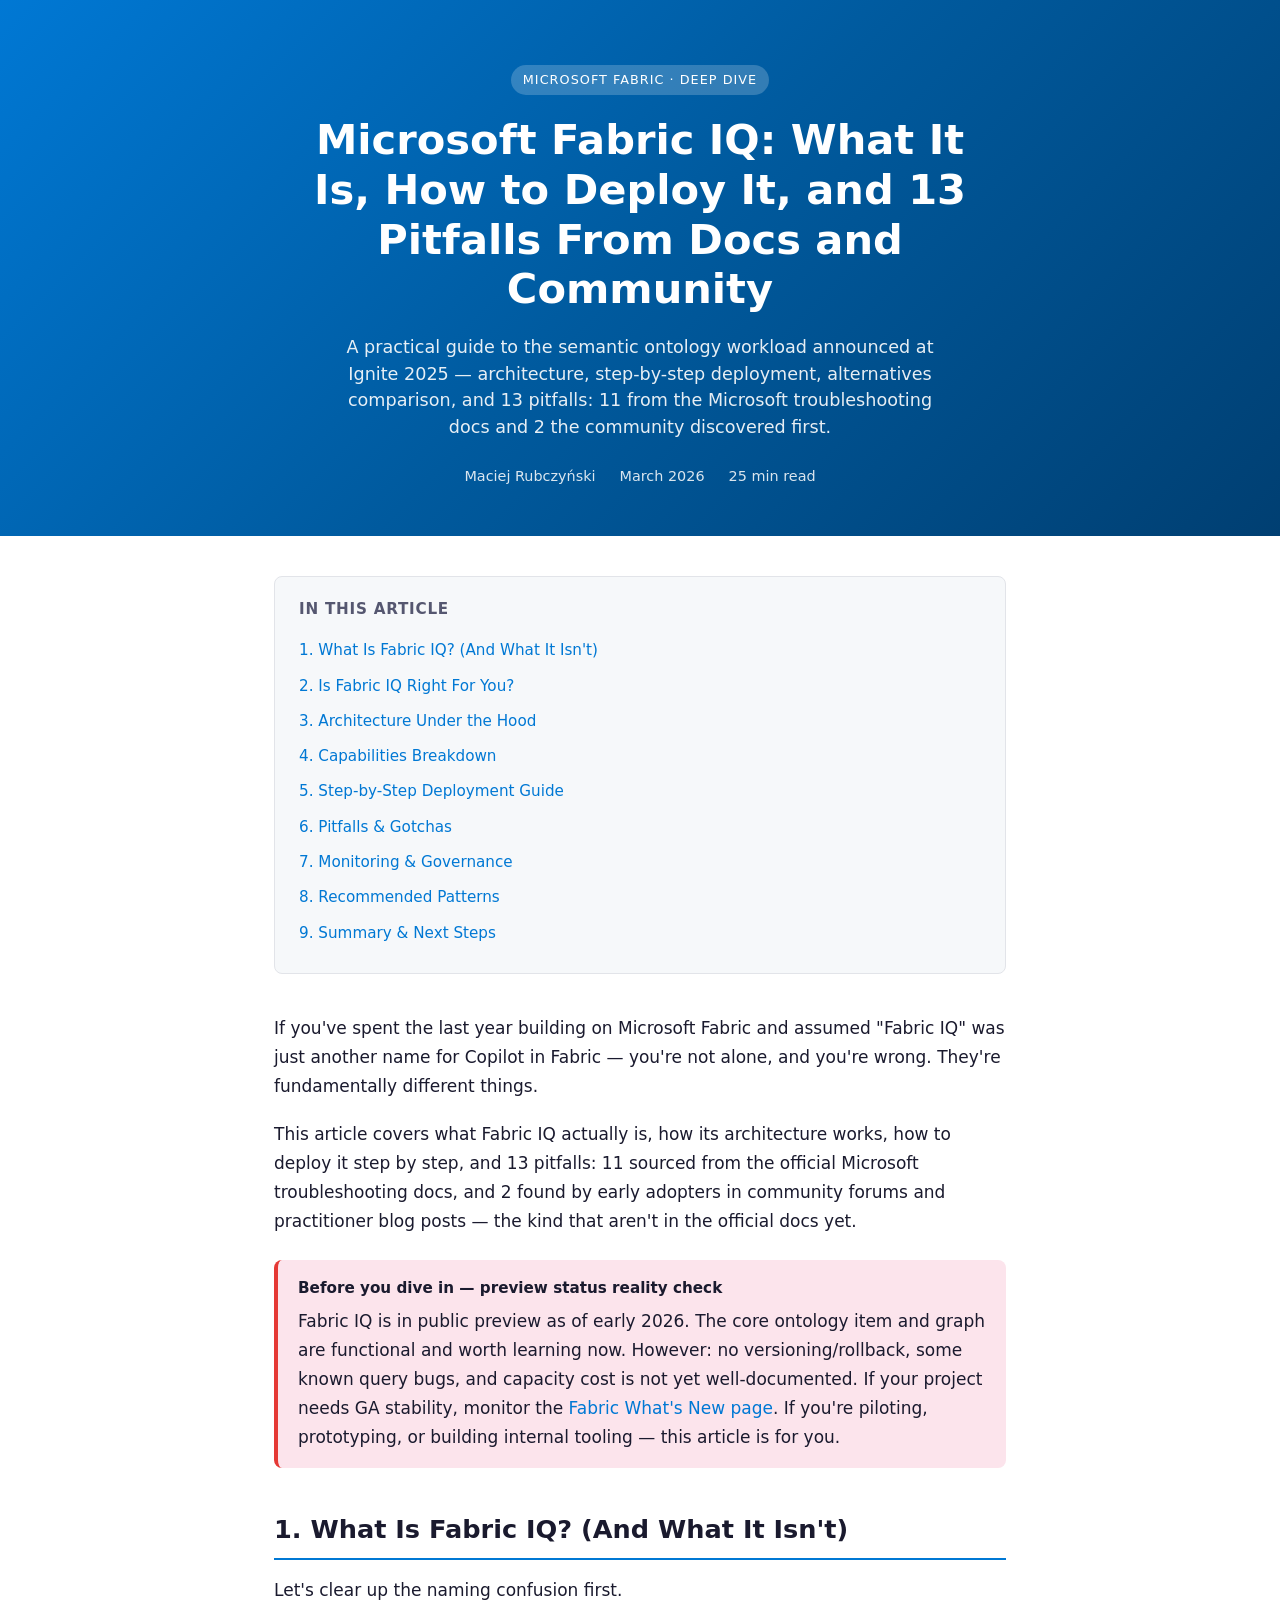
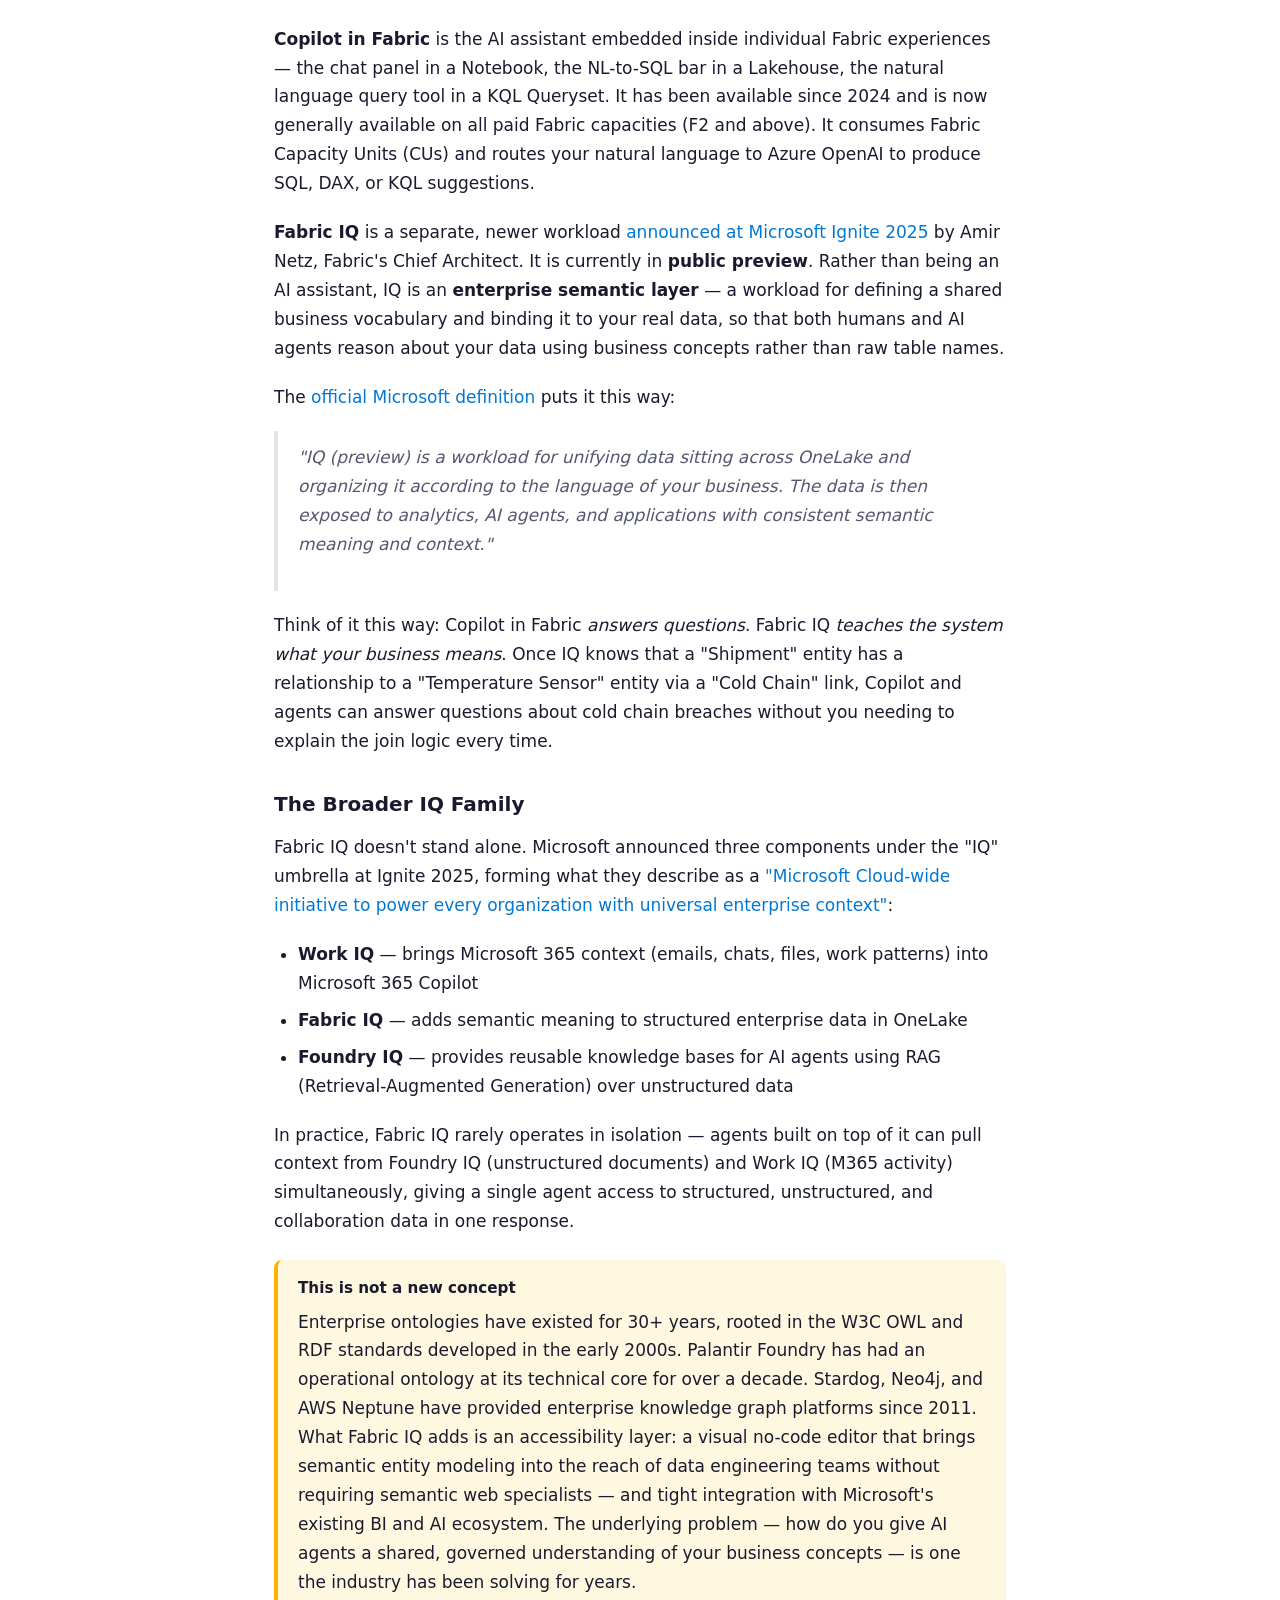
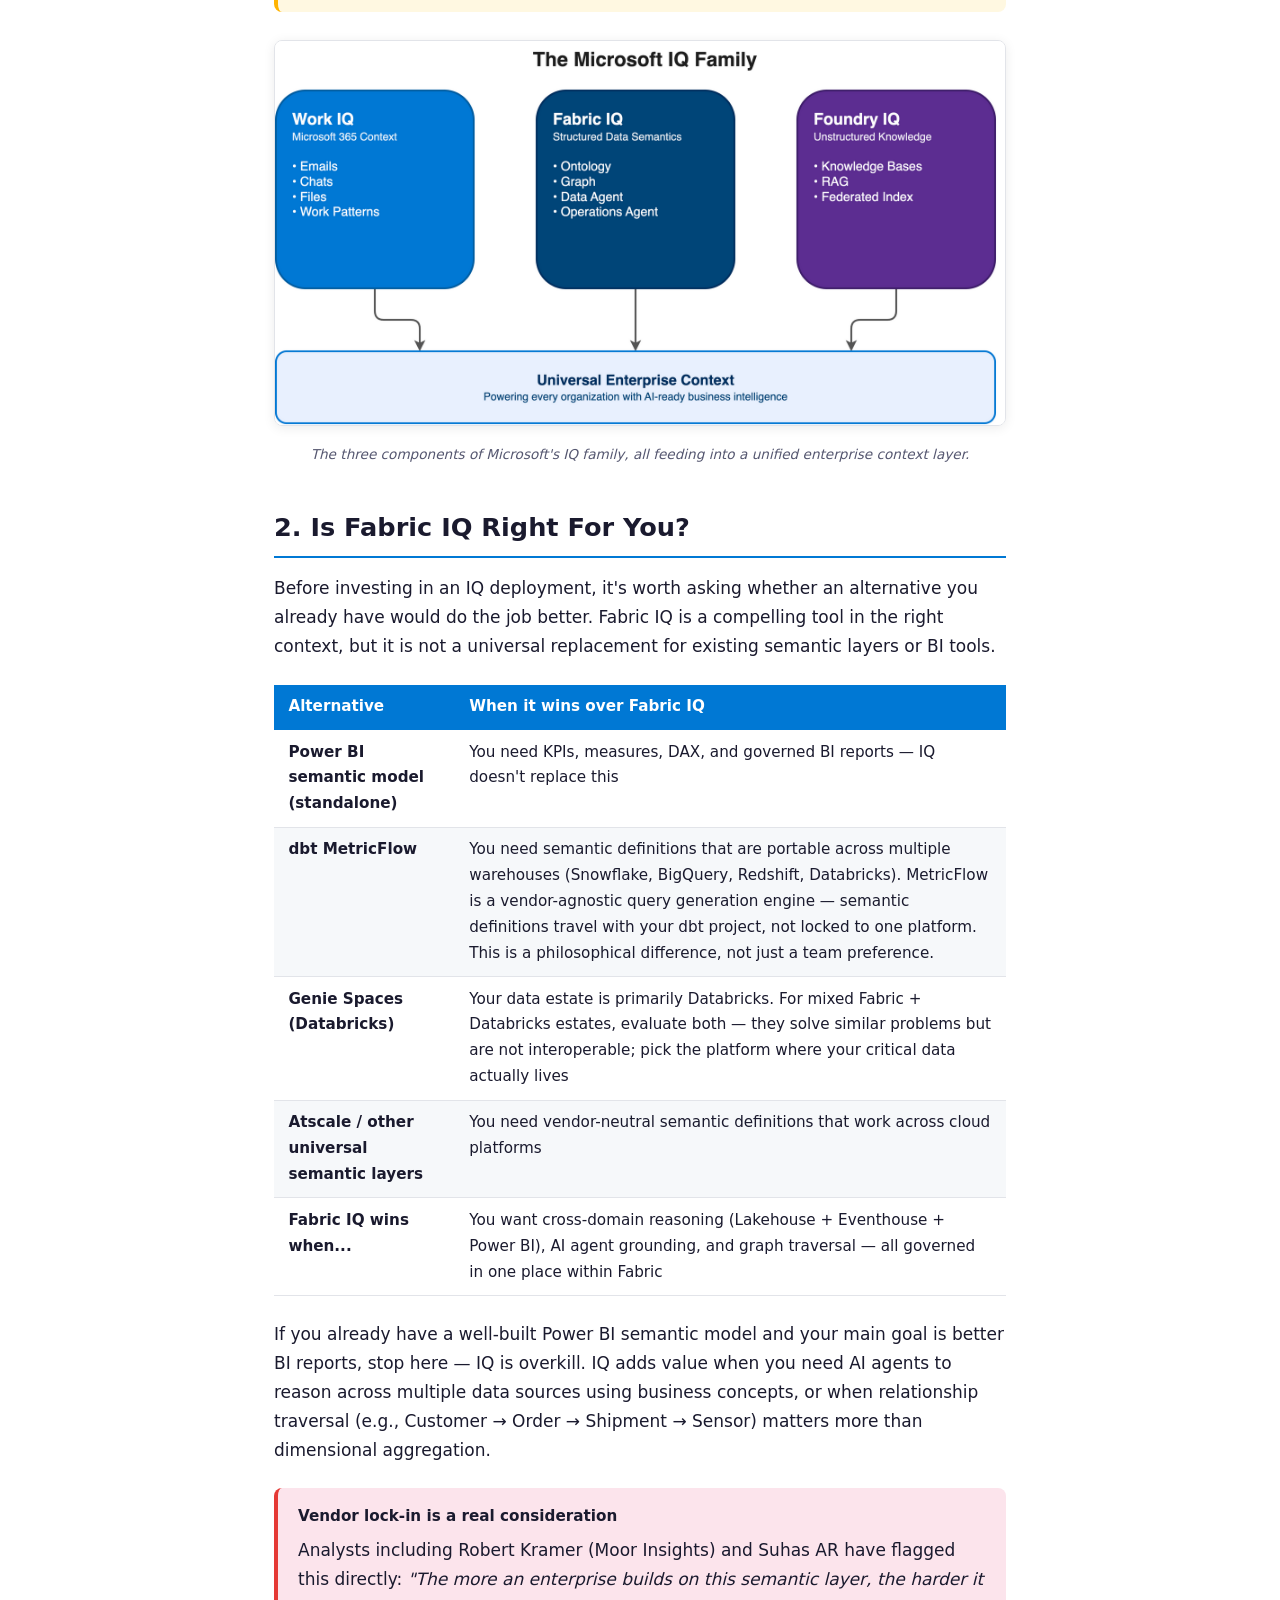
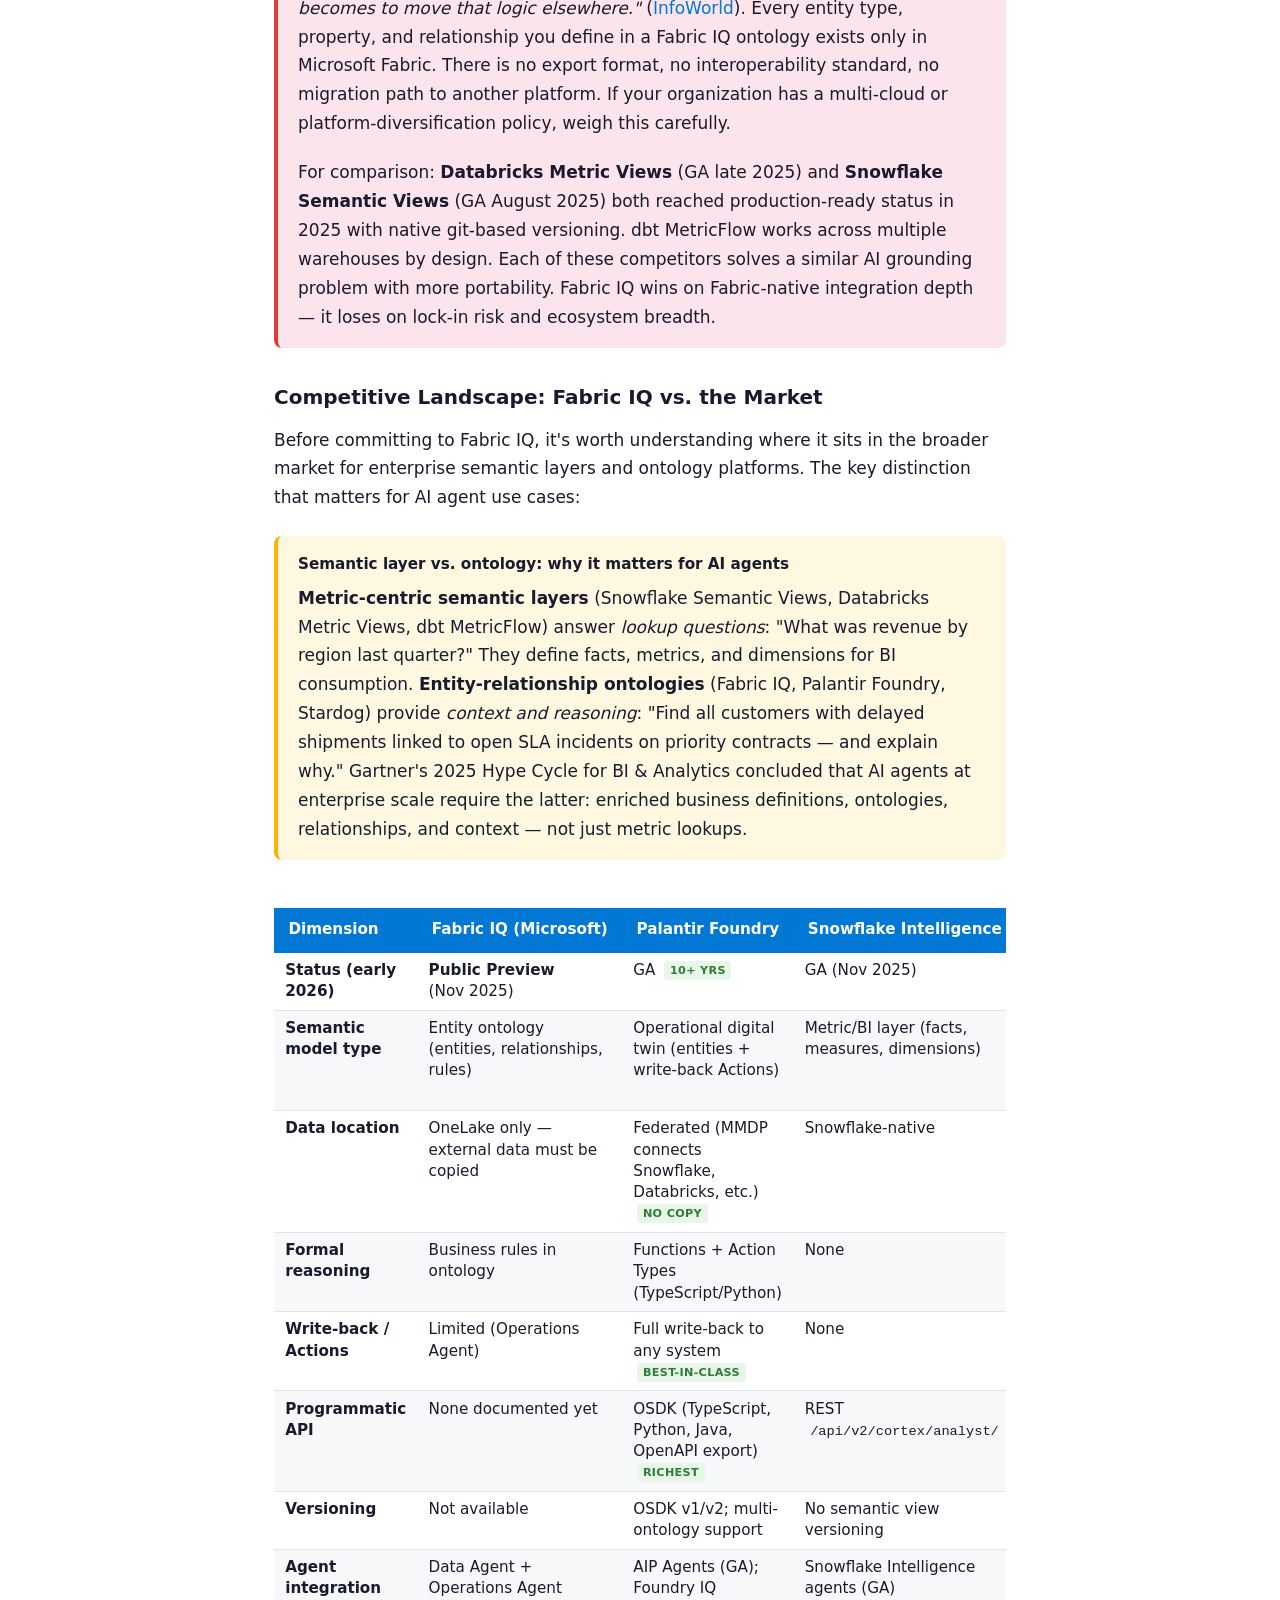
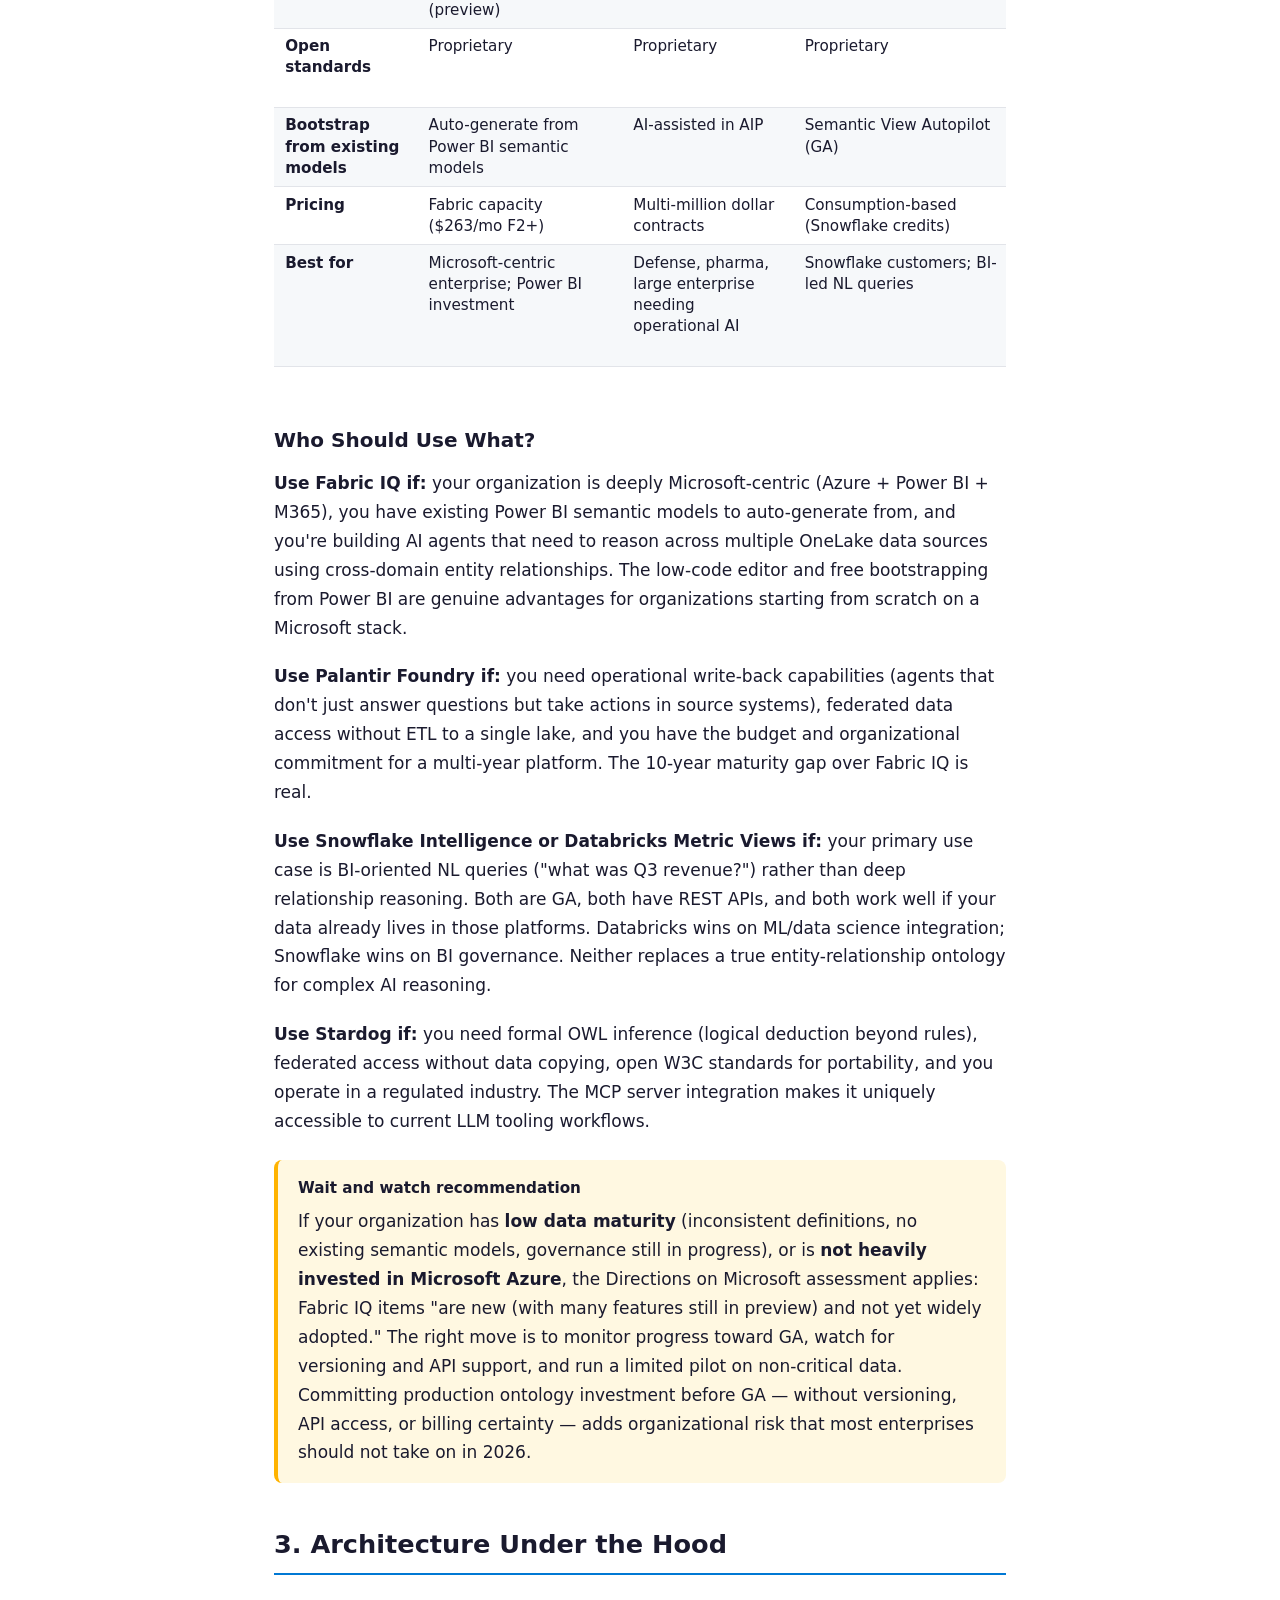
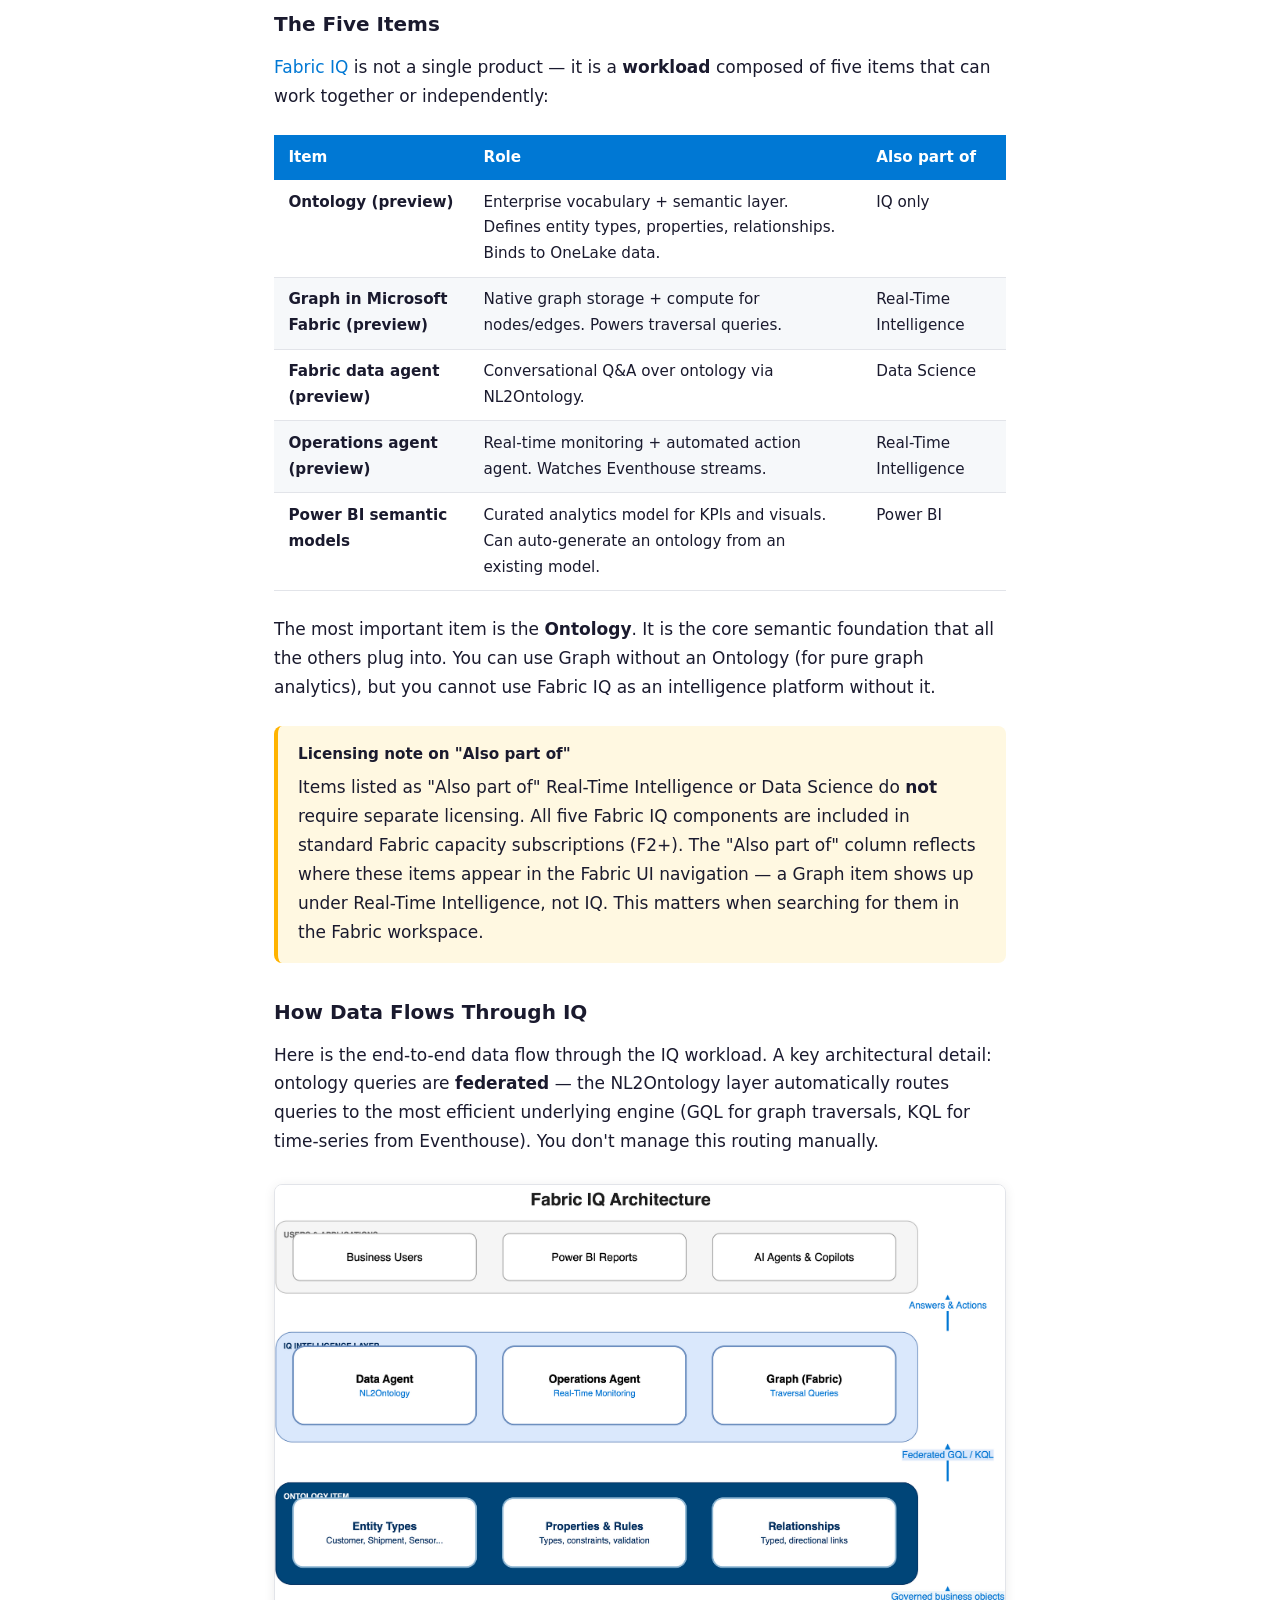
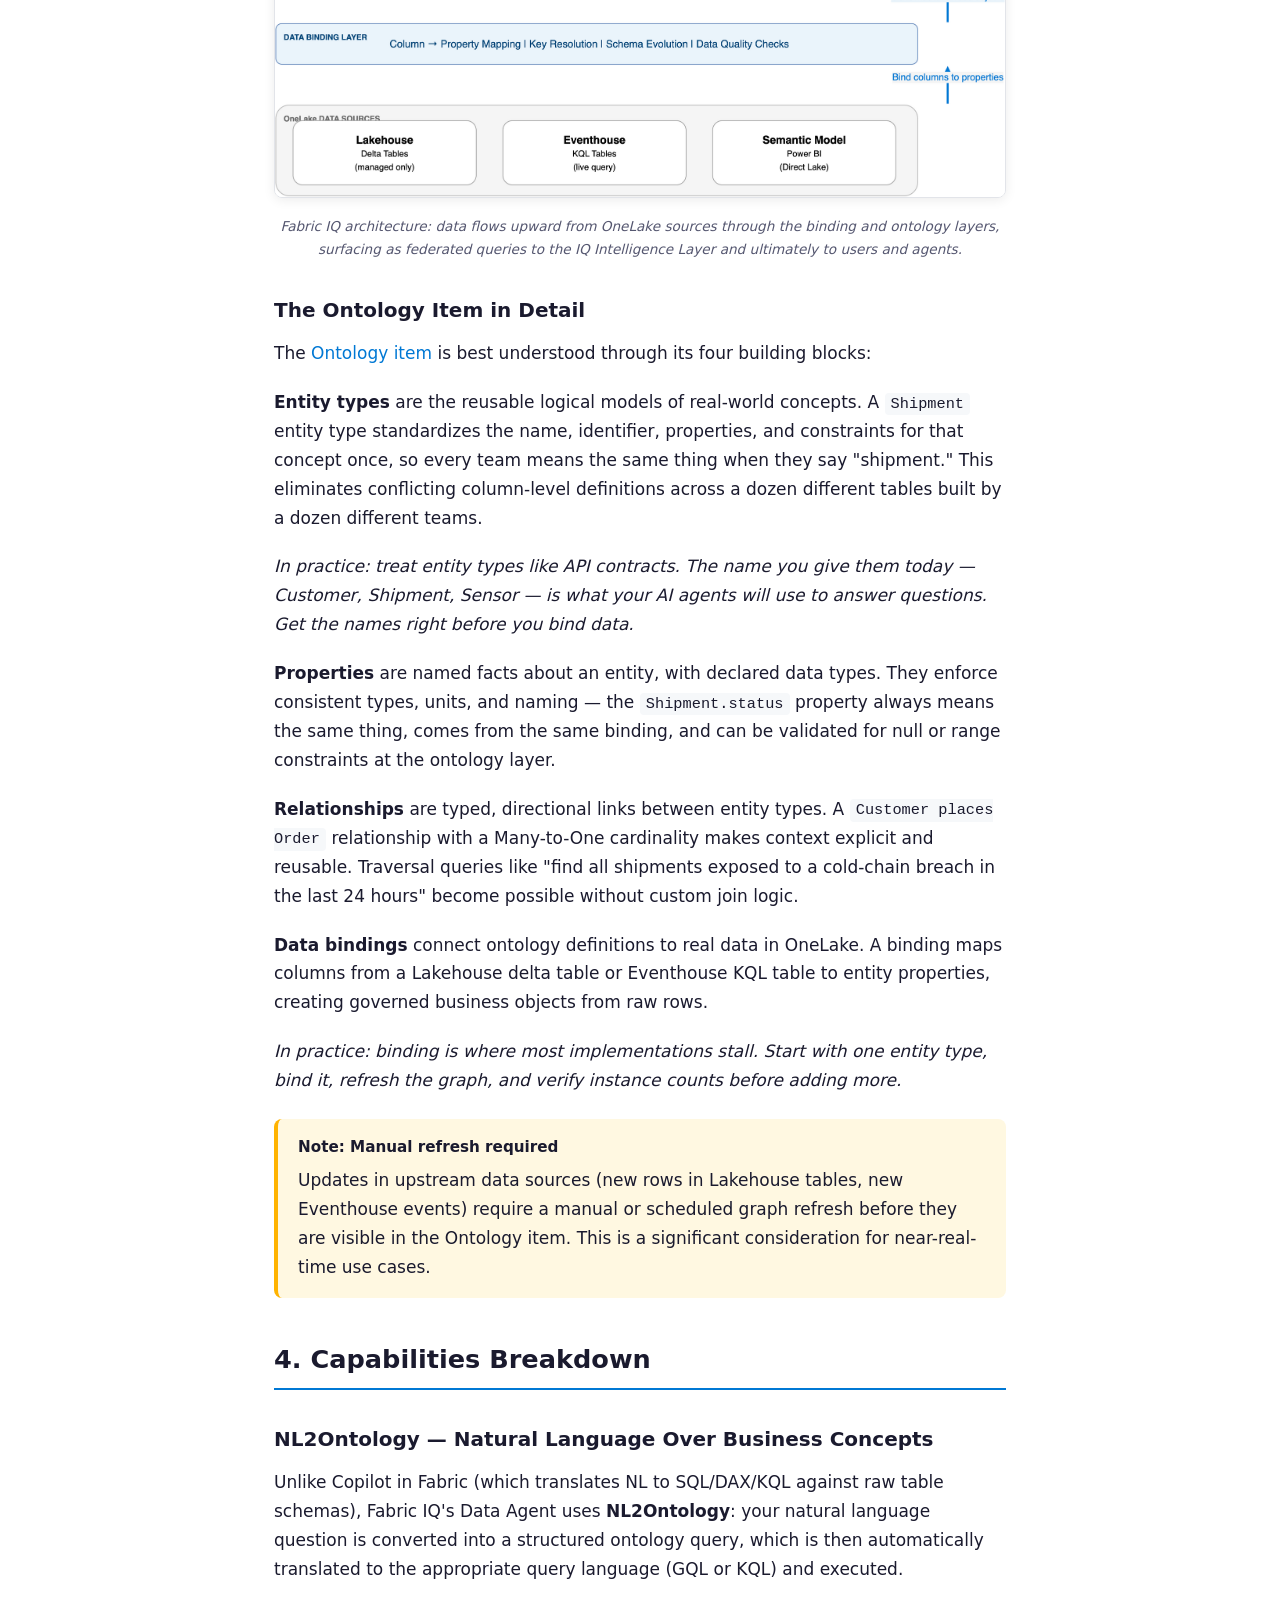
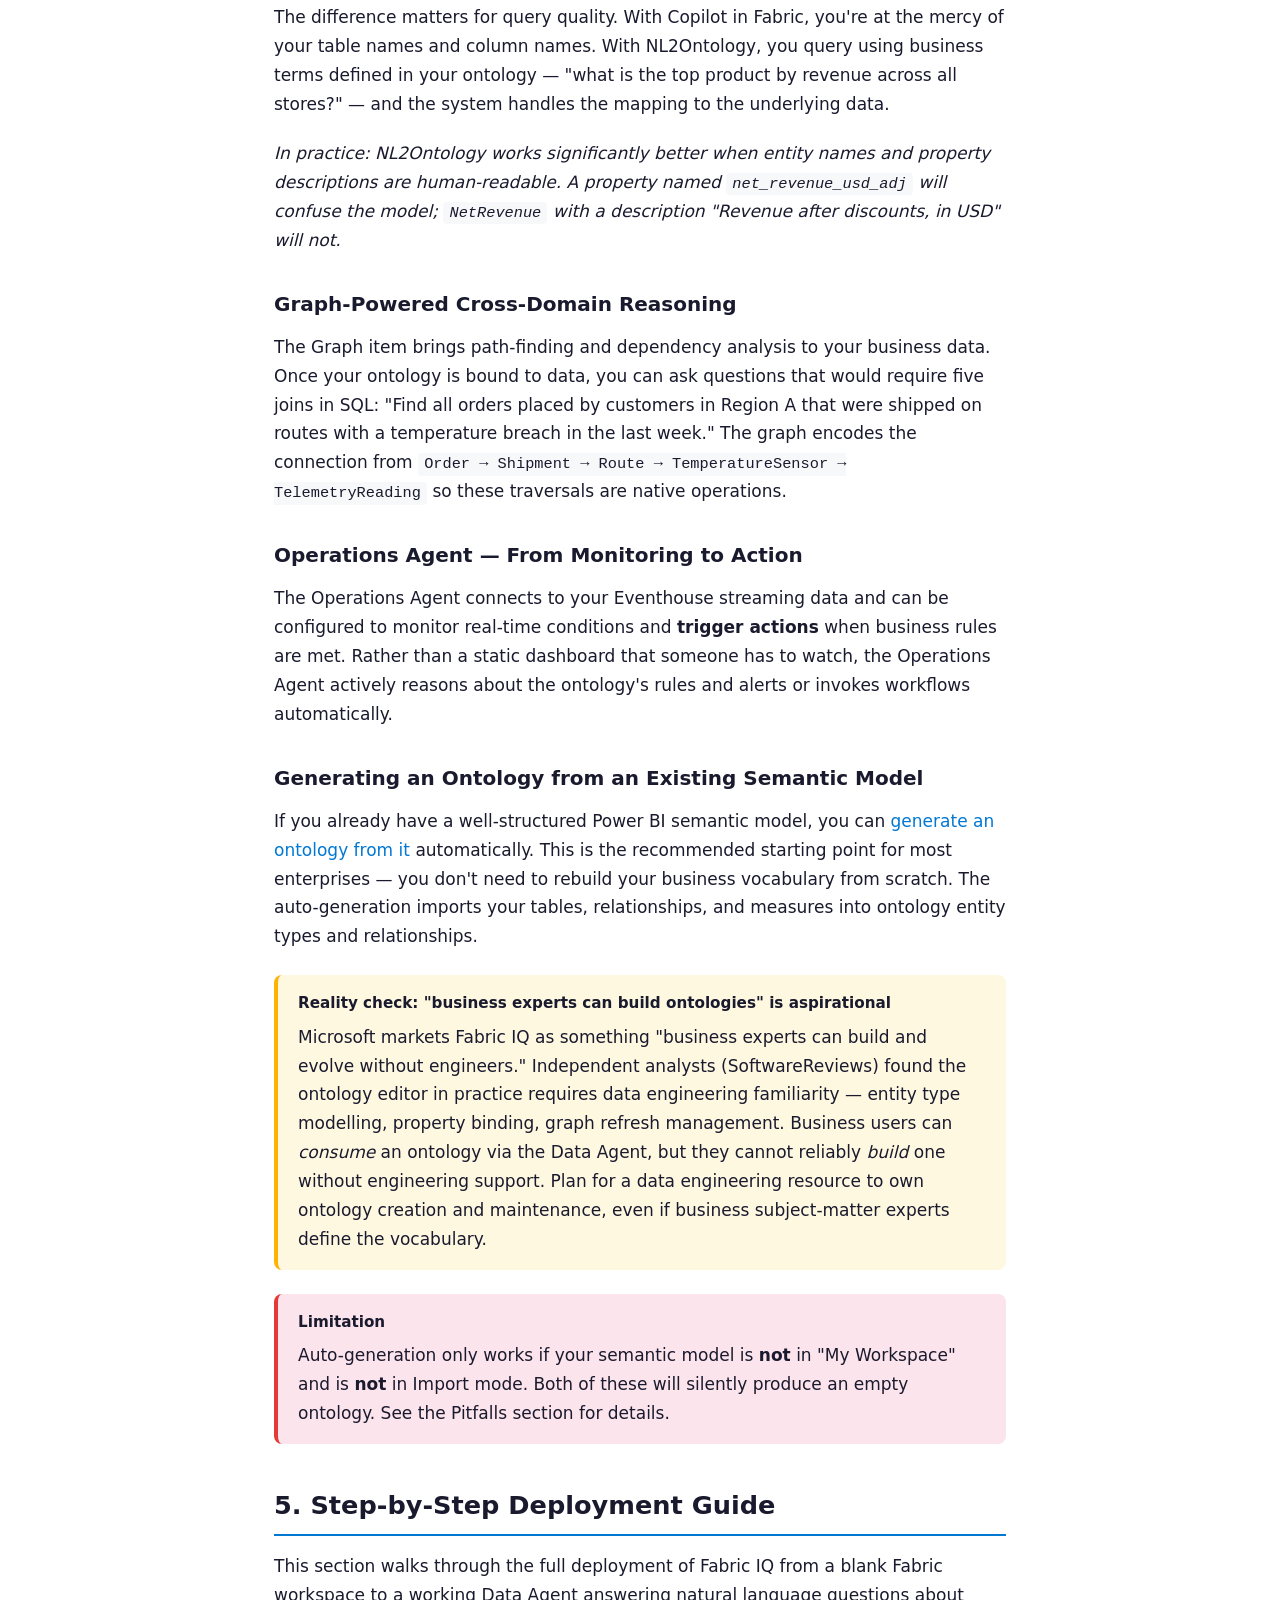
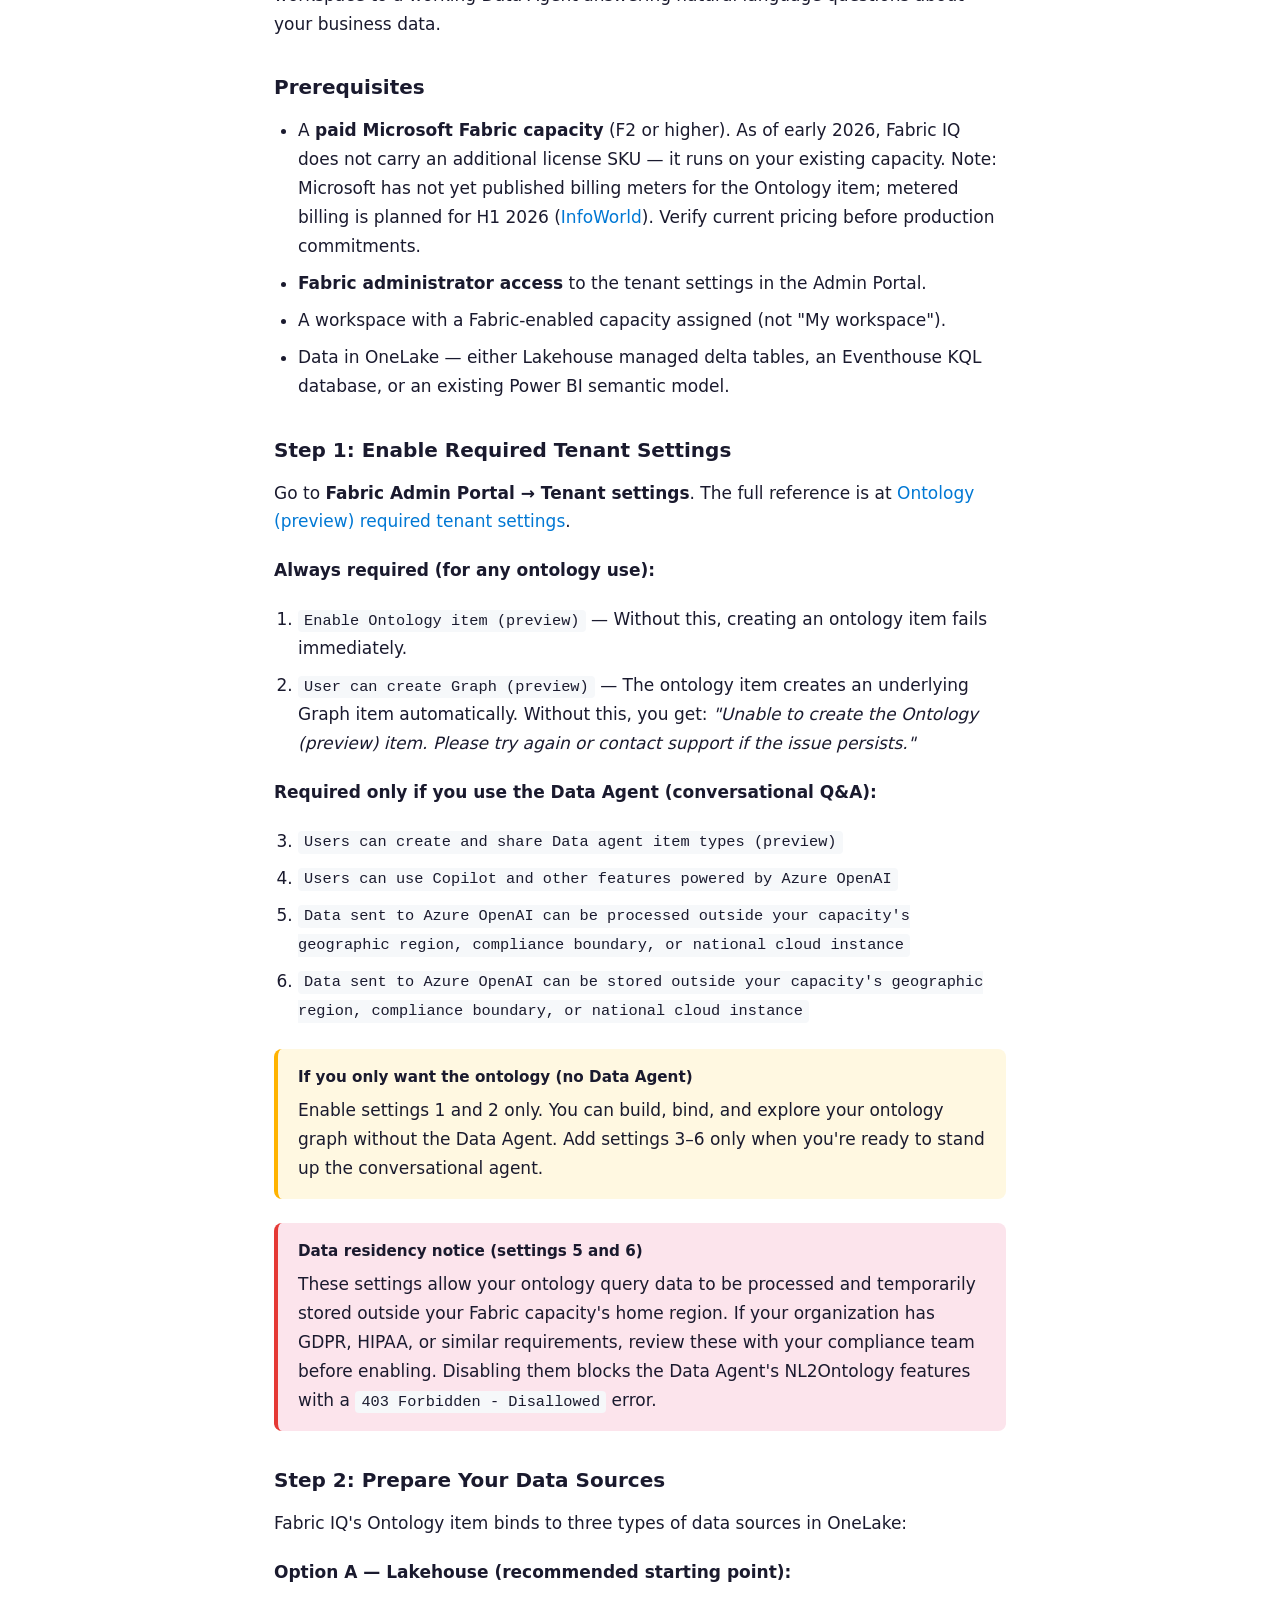
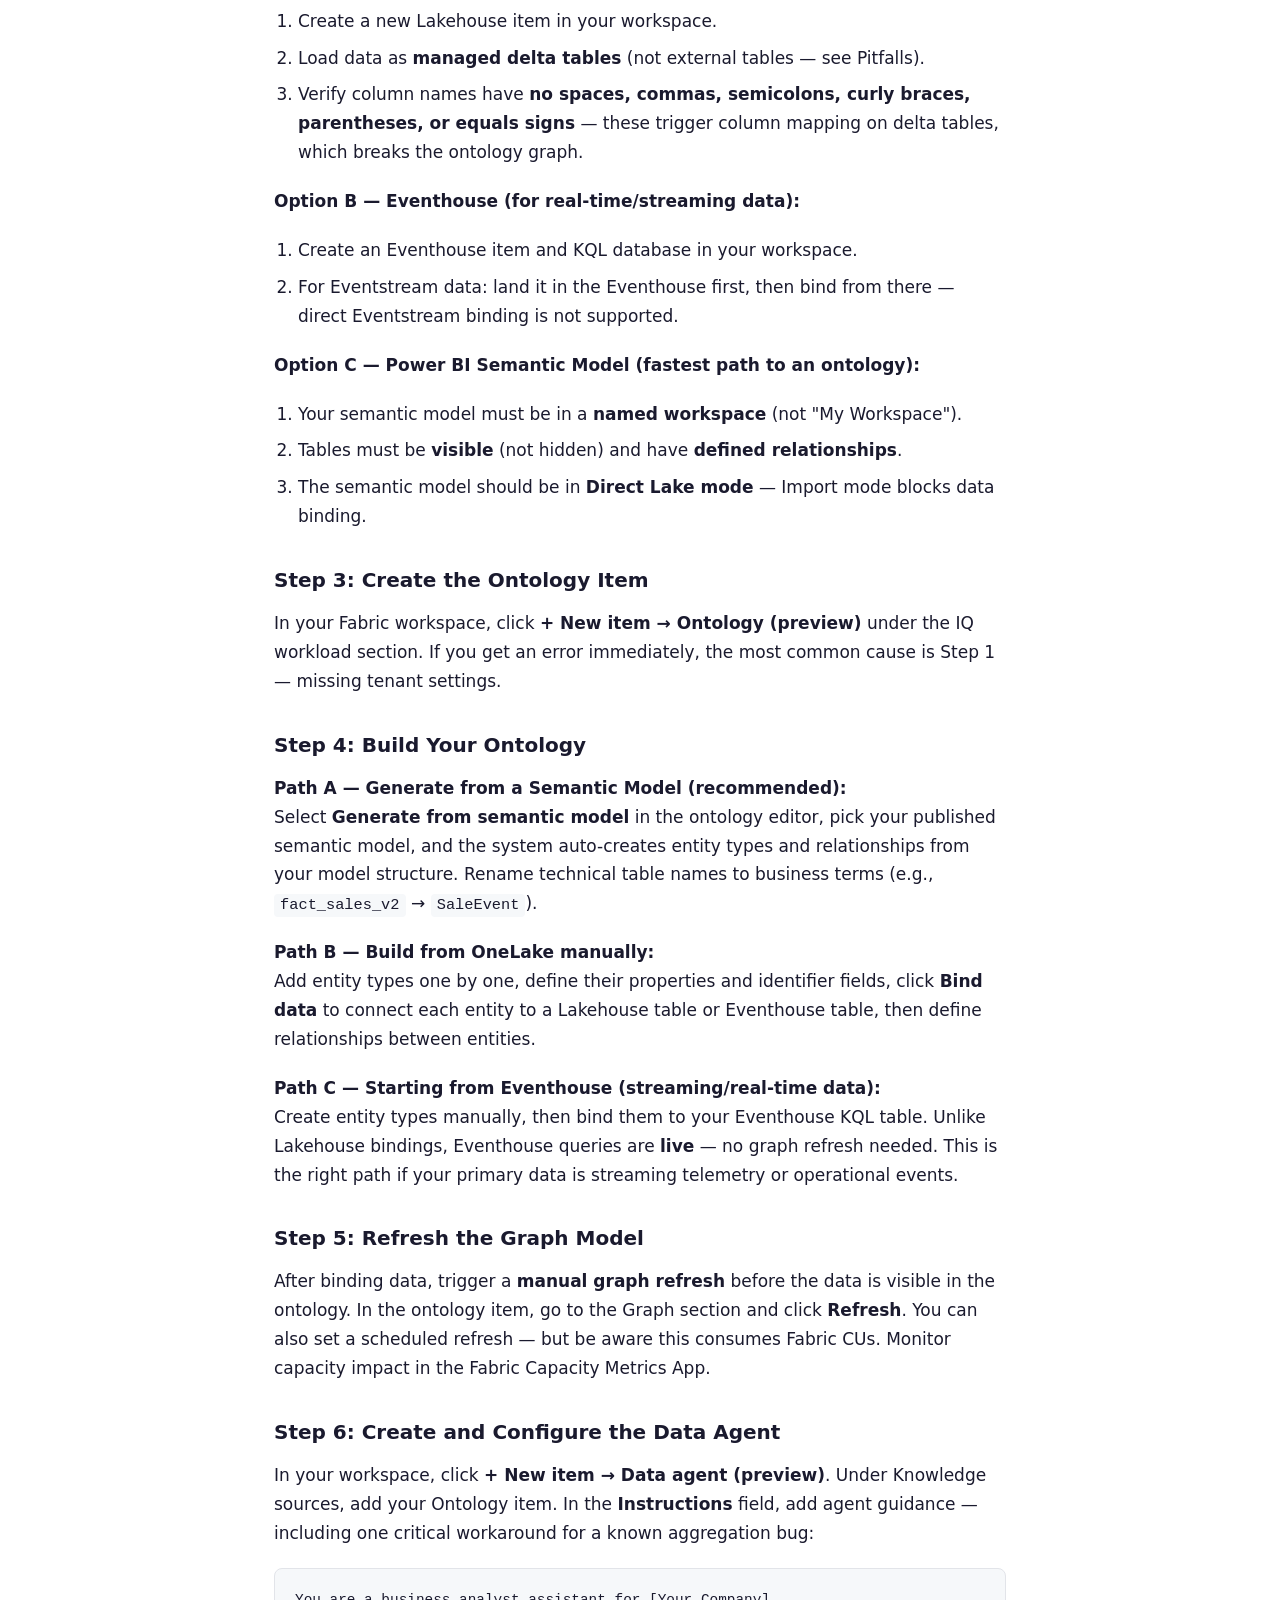
==== commit 7b019bce: "Add competitive landscape section and fix remaining review issues New content: - Competitive compari" ====
--- a/static/fabric-iq-deep-dive/index.html
+++ b/static/fabric-iq-deep-dive/index.html
@@ -385,6 +385,40 @@
 
         blockquote p { margin-bottom: 0; }
 
+        .comparison-table {
+            font-size: 0.83rem;
+            width: 100%;
+        }
+
+        .comparison-table th {
+            white-space: nowrap;
+        }
+
+        .comparison-table td {
+            padding: 0.45rem 0.7rem;
+            vertical-align: top;
+            line-height: 1.4;
+        }
+
+        .comparison-table .dim-label {
+            font-weight: 600;
+            color: var(--color-text);
+        }
+
+        .winner-badge {
+            display: inline-block;
+            background: #e8f5e9;
+            color: #2e7d32;
+            padding: 0.1rem 0.35rem;
+            border-radius: 3px;
+            font-size: 0.7rem;
+            font-weight: 700;
+            text-transform: uppercase;
+            letter-spacing: 0.03em;
+            margin-left: 0.25rem;
+            vertical-align: middle;
+        }
+
         @media (max-width: 600px) {
             .article-hero { padding: 2.5rem 1.25rem 2rem; }
             .article-container { padding: 1.5rem 1rem 3rem; }
@@ -402,7 +436,7 @@
     <div class="article-meta">
         <span>Maciej Rubczyński</span>
         <span>March 2026</span>
-        <span>20 min read</span>
+        <span>25 min read</span>
     </div>
 </header>
 
@@ -463,6 +497,11 @@
 
     <p>In practice, Fabric IQ rarely operates in isolation — agents built on top of it can pull context from Foundry IQ (unstructured documents) and Work IQ (M365 activity) simultaneously, giving a single agent access to structured, unstructured, and collaboration data in one response.</p>
 
+    <div class="callout callout-note">
+        <div class="callout-title">This is not a new concept</div>
+        <p>Enterprise ontologies have existed for 30+ years, rooted in the W3C OWL and RDF standards developed in the early 2000s. Palantir Foundry has had an operational ontology at its technical core for over a decade. Stardog, Neo4j, and AWS Neptune have provided enterprise knowledge graph platforms since 2011. What Fabric IQ adds is an accessibility layer: a visual no-code editor that brings semantic entity modeling into the reach of data engineering teams without requiring semantic web specialists — and tight integration with Microsoft's existing BI and AI ecosystem. The underlying problem — how do you give AI agents a shared, governed understanding of your business concepts — is one the industry has been solving for years.</p>
+    </div>
+
     <div class="screenshot-wrapper">
         <img src="./images/fabric-iq-ecosystem.png" alt="The Microsoft IQ Family — Work IQ, Fabric IQ, and Foundry IQ feeding into Universal Enterprise Context" />
         <div class="caption">The three components of Microsoft's IQ family, all feeding into a unified enterprise context layer.</div>
@@ -507,6 +546,143 @@
         <div class="callout-title">Vendor lock-in is a real consideration</div>
         <p>Analysts including Robert Kramer (Moor Insights) and Suhas AR have flagged this directly: <em>"The more an enterprise builds on this semantic layer, the harder it becomes to move that logic elsewhere."</em> (<a href="https://www.infoworld.com/article/4093181/microsoft-fabric-iq-adds-semantic-intelligence-layer-to-fabric.html" target="_blank">InfoWorld</a>). Every entity type, property, and relationship you define in a Fabric IQ ontology exists only in Microsoft Fabric. There is no export format, no interoperability standard, no migration path to another platform. If your organization has a multi-cloud or platform-diversification policy, weigh this carefully.</p>
         <p>For comparison: <strong>Databricks Metric Views</strong> (GA late 2025) and <strong>Snowflake Semantic Views</strong> (GA August 2025) both reached production-ready status in 2025 with native git-based versioning. dbt MetricFlow works across multiple warehouses by design. Each of these competitors solves a similar AI grounding problem with more portability. Fabric IQ wins on Fabric-native integration depth — it loses on lock-in risk and ecosystem breadth.</p>
+    </div>
+
+    <h3>Competitive Landscape: Fabric IQ vs. the Market</h3>
+
+    <p>Before committing to Fabric IQ, it's worth understanding where it sits in the broader market for enterprise semantic layers and ontology platforms. The key distinction that matters for AI agent use cases:</p>
+
+    <div class="callout callout-note">
+        <div class="callout-title">Semantic layer vs. ontology: why it matters for AI agents</div>
+        <p><strong>Metric-centric semantic layers</strong> (Snowflake Semantic Views, Databricks Metric Views, dbt MetricFlow) answer <em>lookup questions</em>: "What was revenue by region last quarter?" They define facts, metrics, and dimensions for BI consumption. <strong>Entity-relationship ontologies</strong> (Fabric IQ, Palantir Foundry, Stardog) provide <em>context and reasoning</em>: "Find all customers with delayed shipments linked to open SLA incidents on priority contracts — and explain why." Gartner's 2025 Hype Cycle for BI & Analytics concluded that AI agents at enterprise scale require the latter: enriched business definitions, ontologies, relationships, and context — not just metric lookups.</p>
+    </div>
+
+    <div style="overflow-x: auto; margin: 1.5rem 0;">
+    <table class="comparison-table">
+        <thead>
+            <tr>
+                <th>Dimension</th>
+                <th>Fabric IQ (Microsoft)</th>
+                <th>Palantir Foundry</th>
+                <th>Snowflake Intelligence</th>
+                <th>Databricks UC Metric Views</th>
+                <th>Stardog EKG</th>
+            </tr>
+        </thead>
+        <tbody>
+            <tr>
+                <td class="dim-label">Status (early 2026)</td>
+                <td><strong>Public Preview</strong><br>(Nov 2025)</td>
+                <td>GA <span class="winner-badge">10+ yrs</span></td>
+                <td>GA (Nov 2025)</td>
+                <td>GA (late 2025)</td>
+                <td>GA (2011)</td>
+            </tr>
+            <tr>
+                <td class="dim-label">Semantic model type</td>
+                <td>Entity ontology (entities, relationships, rules)</td>
+                <td>Operational digital twin (entities + write-back Actions)</td>
+                <td>Metric/BI layer (facts, measures, dimensions)</td>
+                <td>Metric/BI layer (measures, dimensions, YAML)</td>
+                <td>W3C OWL/RDF knowledge graph (formal inference)</td>
+            </tr>
+            <tr>
+                <td class="dim-label">Data location</td>
+                <td>OneLake only — external data must be copied</td>
+                <td>Federated (MMDP connects Snowflake, Databricks, etc.)<span class="winner-badge">No copy</span></td>
+                <td>Snowflake-native</td>
+                <td>Unity Catalog / Delta Lake</td>
+                <td>Federated / virtual — data stays in place <span class="winner-badge">No copy</span></td>
+            </tr>
+            <tr>
+                <td class="dim-label">Formal reasoning</td>
+                <td>Business rules in ontology</td>
+                <td>Functions + Action Types (TypeScript/Python)</td>
+                <td>None</td>
+                <td>None</td>
+                <td>OWL inference engine <span class="winner-badge">Strongest</span></td>
+            </tr>
+            <tr>
+                <td class="dim-label">Write-back / Actions</td>
+                <td>Limited (Operations Agent)</td>
+                <td>Full write-back to any system <span class="winner-badge">Best-in-class</span></td>
+                <td>None</td>
+                <td>None</td>
+                <td>None</td>
+            </tr>
+            <tr>
+                <td class="dim-label">Programmatic API</td>
+                <td>None documented yet</td>
+                <td>OSDK (TypeScript, Python, Java, OpenAPI export) <span class="winner-badge">Richest</span></td>
+                <td>REST <code>/api/v2/cortex/analyst/</code></td>
+                <td>Genie Conversation API; DABs CI/CD</td>
+                <td>SPARQL, REST, MCP server</td>
+            </tr>
+            <tr>
+                <td class="dim-label">Versioning</td>
+                <td>Not available</td>
+                <td>OSDK v1/v2; multi-ontology support</td>
+                <td>No semantic view versioning</td>
+                <td>YAML spec v1.1; Git via DABs <span class="winner-badge">CI/CD-ready</span></td>
+                <td>Platform versioned</td>
+            </tr>
+            <tr>
+                <td class="dim-label">Agent integration</td>
+                <td>Data Agent + Operations Agent (preview)</td>
+                <td>AIP Agents (GA); Foundry IQ</td>
+                <td>Snowflake Intelligence agents (GA)</td>
+                <td>Genie + Azure AI Foundry connector (GA)</td>
+                <td>Voicebox; official MCP server for Claude/GPT</td>
+            </tr>
+            <tr>
+                <td class="dim-label">Open standards</td>
+                <td>Proprietary</td>
+                <td>Proprietary</td>
+                <td>Proprietary</td>
+                <td>dbt MetricFlow open-sourced (Oct 2025)</td>
+                <td>W3C RDF/OWL/SPARQL <span class="winner-badge">Most open</span></td>
+            </tr>
+            <tr>
+                <td class="dim-label">Bootstrap from existing models</td>
+                <td>Auto-generate from Power BI semantic models</td>
+                <td>AI-assisted in AIP</td>
+                <td>Semantic View Autopilot (GA)</td>
+                <td>Manual YAML</td>
+                <td>Import from OWL/RDF, Voicebox-assisted</td>
+            </tr>
+            <tr>
+                <td class="dim-label">Pricing</td>
+                <td>Fabric capacity ($263/mo F2+)</td>
+                <td>Multi-million dollar contracts</td>
+                <td>Consumption-based (Snowflake credits)</td>
+                <td>Databricks DBU-based</td>
+                <td>Enterprise contract</td>
+            </tr>
+            <tr>
+                <td class="dim-label">Best for</td>
+                <td>Microsoft-centric enterprise; Power BI investment</td>
+                <td>Defense, pharma, large enterprise needing operational AI</td>
+                <td>Snowflake customers; BI-led NL queries</td>
+                <td>Databricks lakehouse customers; ML teams</td>
+                <td>Regulated industries needing formal reasoning + open standards</td>
+            </tr>
+        </tbody>
+    </table>
+    </div>
+
+    <h3>Who Should Use What?</h3>
+
+    <p><strong>Use Fabric IQ if:</strong> your organization is deeply Microsoft-centric (Azure + Power BI + M365), you have existing Power BI semantic models to auto-generate from, and you're building AI agents that need to reason across multiple OneLake data sources using cross-domain entity relationships. The low-code editor and free bootstrapping from Power BI are genuine advantages for organizations starting from scratch on a Microsoft stack.</p>
+
+    <p><strong>Use Palantir Foundry if:</strong> you need operational write-back capabilities (agents that don't just answer questions but take actions in source systems), federated data access without ETL to a single lake, and you have the budget and organizational commitment for a multi-year platform. The 10-year maturity gap over Fabric IQ is real.</p>
+
+    <p><strong>Use Snowflake Intelligence or Databricks Metric Views if:</strong> your primary use case is BI-oriented NL queries ("what was Q3 revenue?") rather than deep relationship reasoning. Both are GA, both have REST APIs, and both work well if your data already lives in those platforms. Databricks wins on ML/data science integration; Snowflake wins on BI governance. Neither replaces a true entity-relationship ontology for complex AI reasoning.</p>
+
+    <p><strong>Use Stardog if:</strong> you need formal OWL inference (logical deduction beyond rules), federated access without data copying, open W3C standards for portability, and you operate in a regulated industry. The MCP server integration makes it uniquely accessible to current LLM tooling workflows.</p>
+
+    <div class="callout callout-note">
+        <div class="callout-title">Wait and watch recommendation</div>
+        <p>If your organization has <strong>low data maturity</strong> (inconsistent definitions, no existing semantic models, governance still in progress), or is <strong>not heavily invested in Microsoft Azure</strong>, the Directions on Microsoft assessment applies: Fabric IQ items "are new (with many features still in preview) and not yet widely adopted." The right move is to monitor progress toward GA, watch for versioning and API support, and run a limited pilot on non-critical data. Committing production ontology investment before GA — without versioning, API access, or billing certainty — adds organizational risk that most enterprises should not take on in 2026.</p>
     </div>
 
     <!-- SECTION 3 -->
@@ -946,7 +1122,7 @@
     <h3>Controlling Access</h3>
     <p>Ontology items follow standard Fabric workspace roles:</p>
     <ul>
-        <li><strong>Viewer</strong> — Can query the ontology but not edit it. Note: Viewer gets a <code>403 Forbidden</code> error in some preview experience scenarios — users need at least Contributor access for the full preview experience.</li>
+        <li><strong>Viewer</strong> — Intended for querying the ontology without editing it. Note: Viewer access produces <code>403 Forbidden</code> errors in some preview UI scenarios — this is a known preview bug, not a permissions model recommendation. Do not use "give everyone Contributor" as a workaround in a production environment; instead, wait for this bug to be resolved and design your access model around the principle of least privilege.</li>
         <li><strong>Contributor</strong> — Can edit entity types, properties, and bindings.</li>
         <li><strong>Admin/Member</strong> — Full control including deletion.</li>
     </ul>
@@ -1137,6 +1313,41 @@
                 <a href="https://www.typedef.ai/resources/semantic-layer-metricflow-vs-snowflake-vs-databricks" target="_blank">Semantic Layer Architectures: MetricFlow vs Snowflake vs Databricks</a>
                 <span class="source-type">blog</span><br>
                 <span class="source-desc">Typedef, 2025 — GA status of Databricks Metric Views (late 2025) and Snowflake Semantic Views (August 2025), and dbt MetricFlow's vendor-agnostic architecture. Source for competitive context in alternatives section.</span>
+            </li>
+            <li>
+                <a href="https://www.palantir.com/platforms/ontology/" target="_blank">Palantir Foundry Ontology</a>
+                <span class="source-type">docs</span><br>
+                <span class="source-desc">Palantir — official overview of the Foundry Ontology: entity types, relationships, Action Types, and the OSDK. The 10-year reference point for operational enterprise ontology.</span>
+            </li>
+            <li>
+                <a href="https://docs.snowflake.com/en/user-guide/views-semantic/overview" target="_blank">Snowflake Semantic Views Overview</a>
+                <span class="source-type">docs</span><br>
+                <span class="source-desc">Snowflake Docs — Semantic Views GA (October 2025), Cortex Analyst REST API, and Snowflake Intelligence (GA November 2025). Source for Snowflake row in competitive comparison.</span>
+            </li>
+            <li>
+                <a href="https://docs.databricks.com/aws/en/metric-views/" target="_blank">Unity Catalog Metric Views — Databricks</a>
+                <span class="source-type">docs</span><br>
+                <span class="source-desc">Databricks Docs — Metric Views YAML spec v1.1, GA status (late 2025), Genie Conversation API, and CI/CD via Databricks Asset Bundles. Source for Databricks row.</span>
+            </li>
+            <li>
+                <a href="https://www.stardog.com/agentic-ai-knowledge-graph/" target="_blank">Stardog Agentic AI with Knowledge Graphs</a>
+                <span class="source-type">blog</span><br>
+                <span class="source-desc">Stardog — Voicebox NL→SPARQL, MCP server integration, W3C OWL inference engine, and federated data access. Source for Stardog row in competitive comparison.</span>
+            </li>
+            <li>
+                <a href="https://siliconangle.com/2026/01/05/data-2026-outlook-rise-semantic-spheres-influence/" target="_blank">Data 2026 Outlook: Rise of Semantic Spheres of Influence</a>
+                <span class="source-type">blog</span><br>
+                <span class="source-desc">SiliconAngle, January 2026 — analyst framing of Microsoft, Databricks, Snowflake, and Palantir as competing "semantic spheres of influence" with strategic lock-in implications.</span>
+            </li>
+            <li>
+                <a href="https://www.directionsonmicrosoft.com/cio-talk-microsoft-gets-iq/" target="_blank">CIO Talk: Microsoft Gets IQ</a>
+                <span class="source-type">blog</span><br>
+                <span class="source-desc">Directions on Microsoft — positions Fabric IQ as Microsoft's response to Palantir; "for Microsoft-centric enterprises, likely the right choice" but warns about immaturity for others. Source for wait-and-watch recommendation.</span>
+            </li>
+            <li>
+                <a href="https://metadataweekly.substack.com/p/ontologies-context-graphs-and-semantic" target="_blank">Ontologies, Context Graphs, and Semantic Layers</a>
+                <span class="source-type">blog</span><br>
+                <span class="source-desc">MetadataWeekly, 2026 — "A semantic layer is for lookup; an ontology is for context and reasoning." Draws the metric-layer vs. entity-ontology distinction critical for AI agent design.</span>
             </li>
         </ol>
     </section>
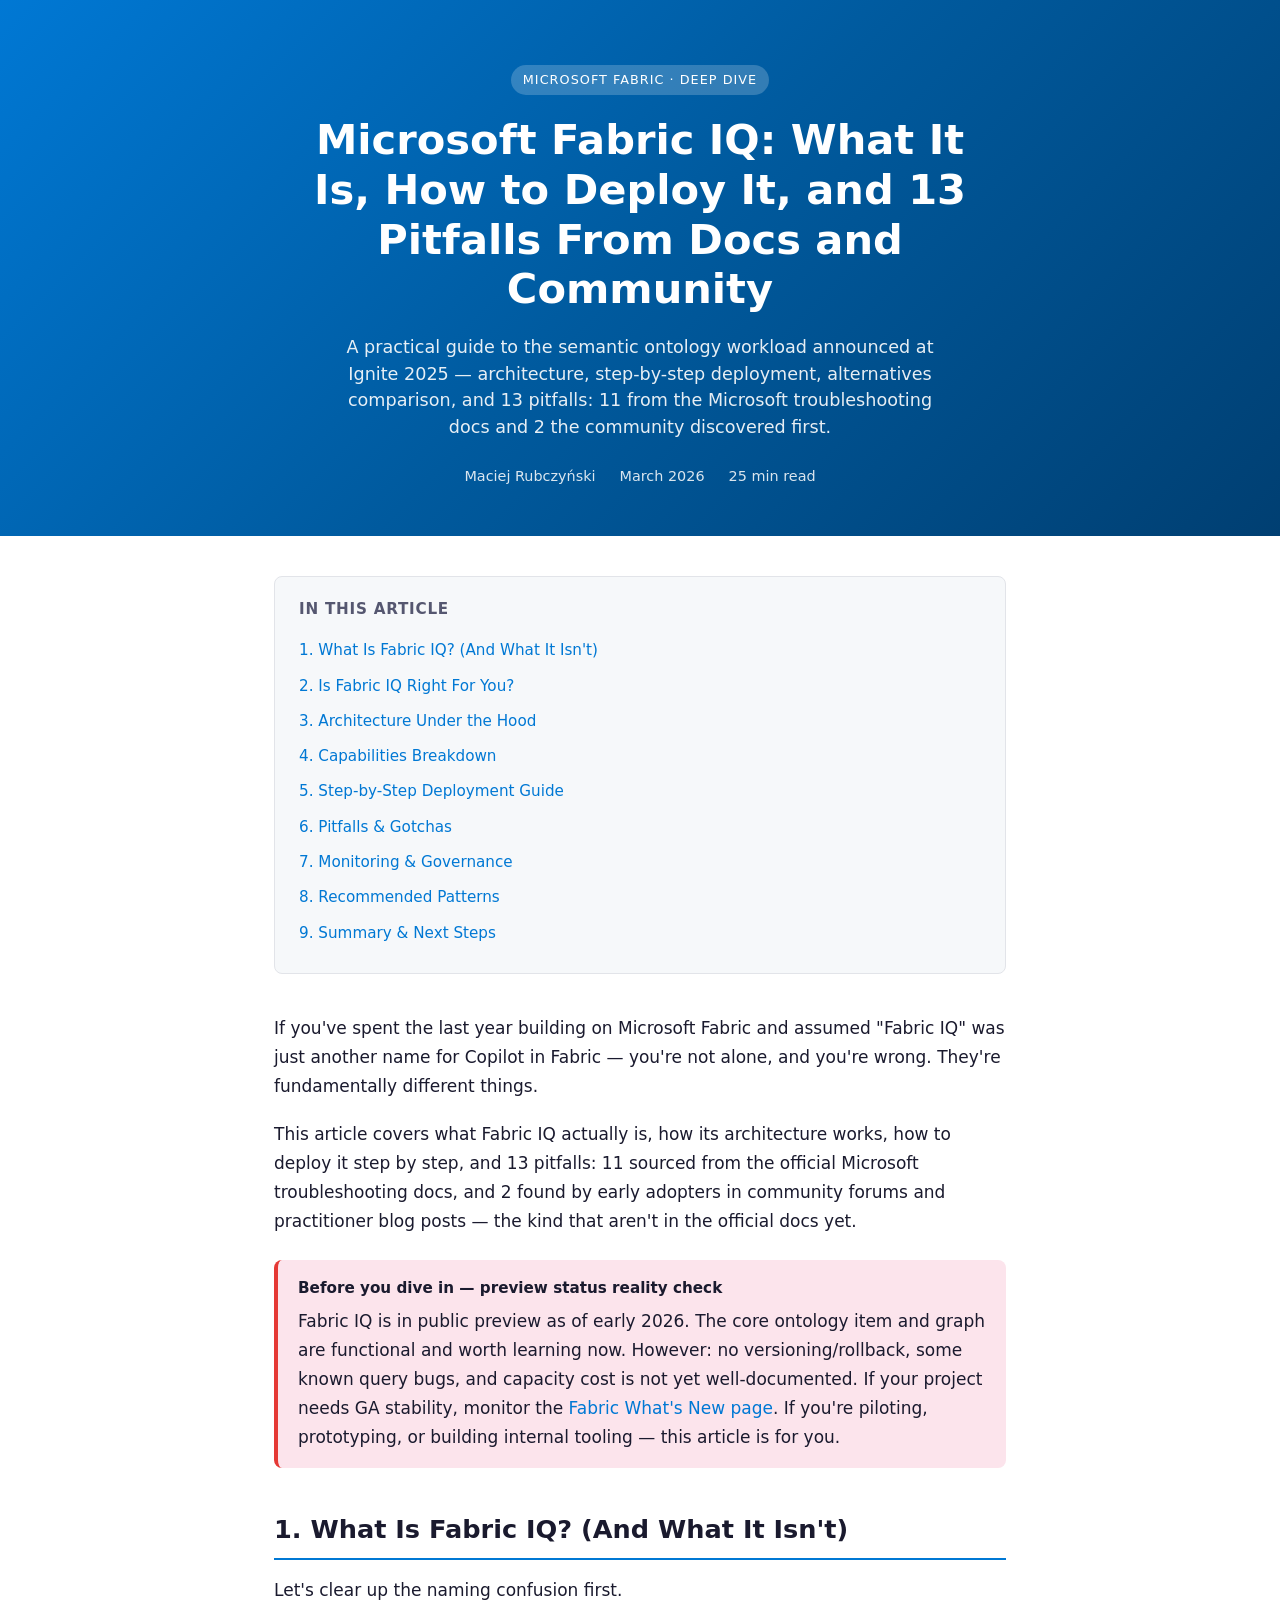
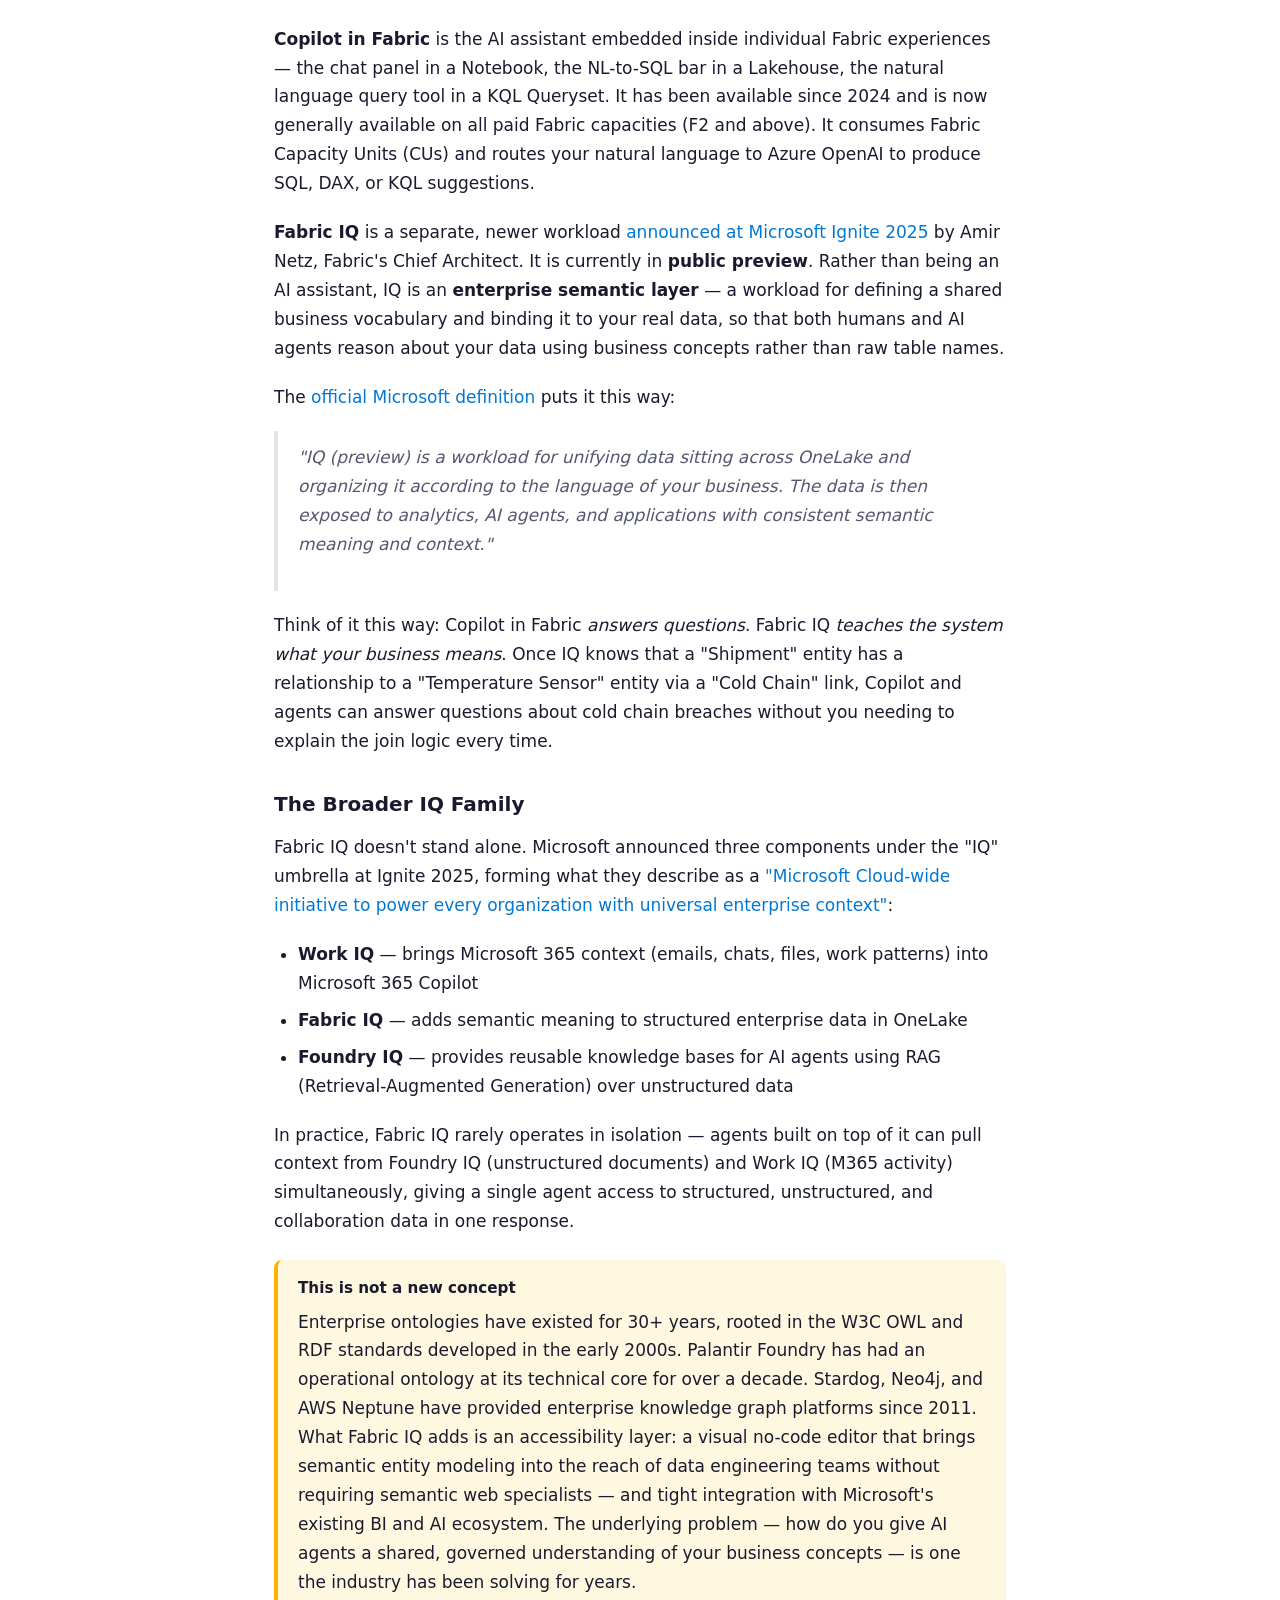
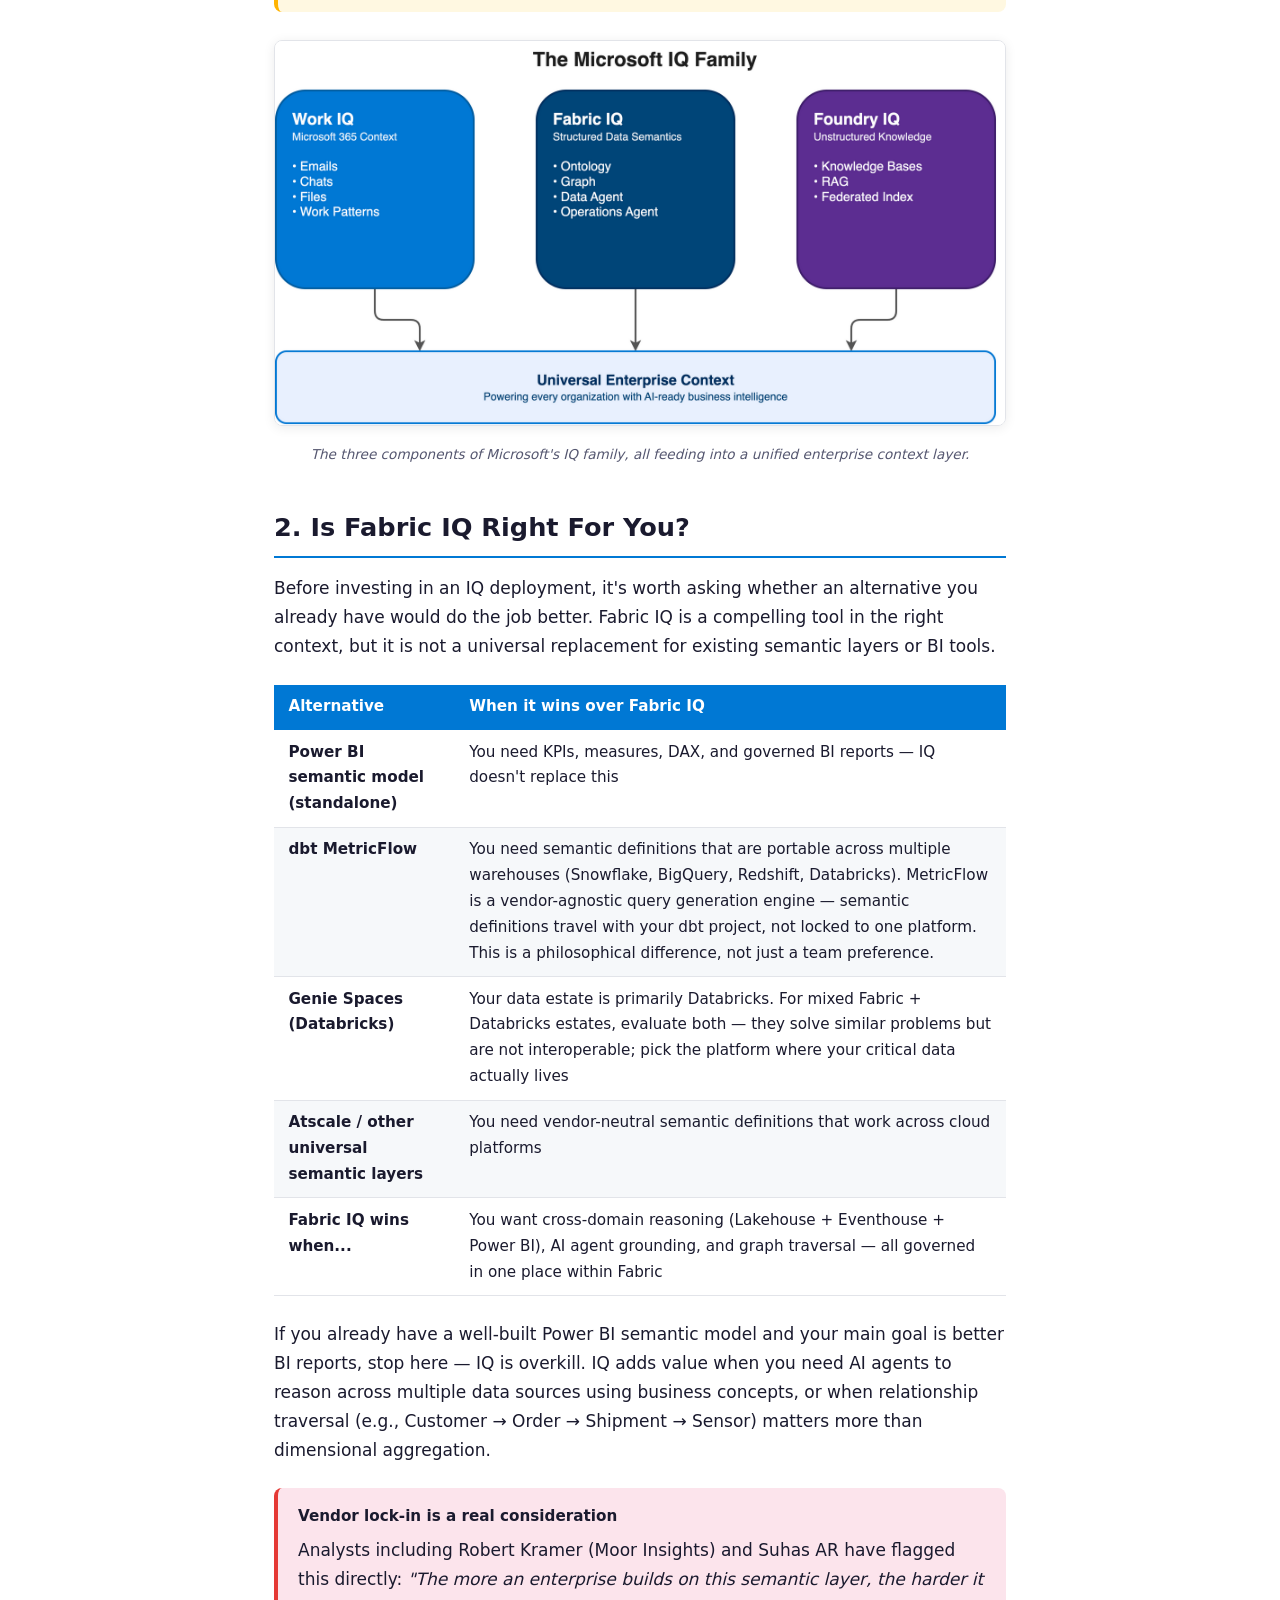
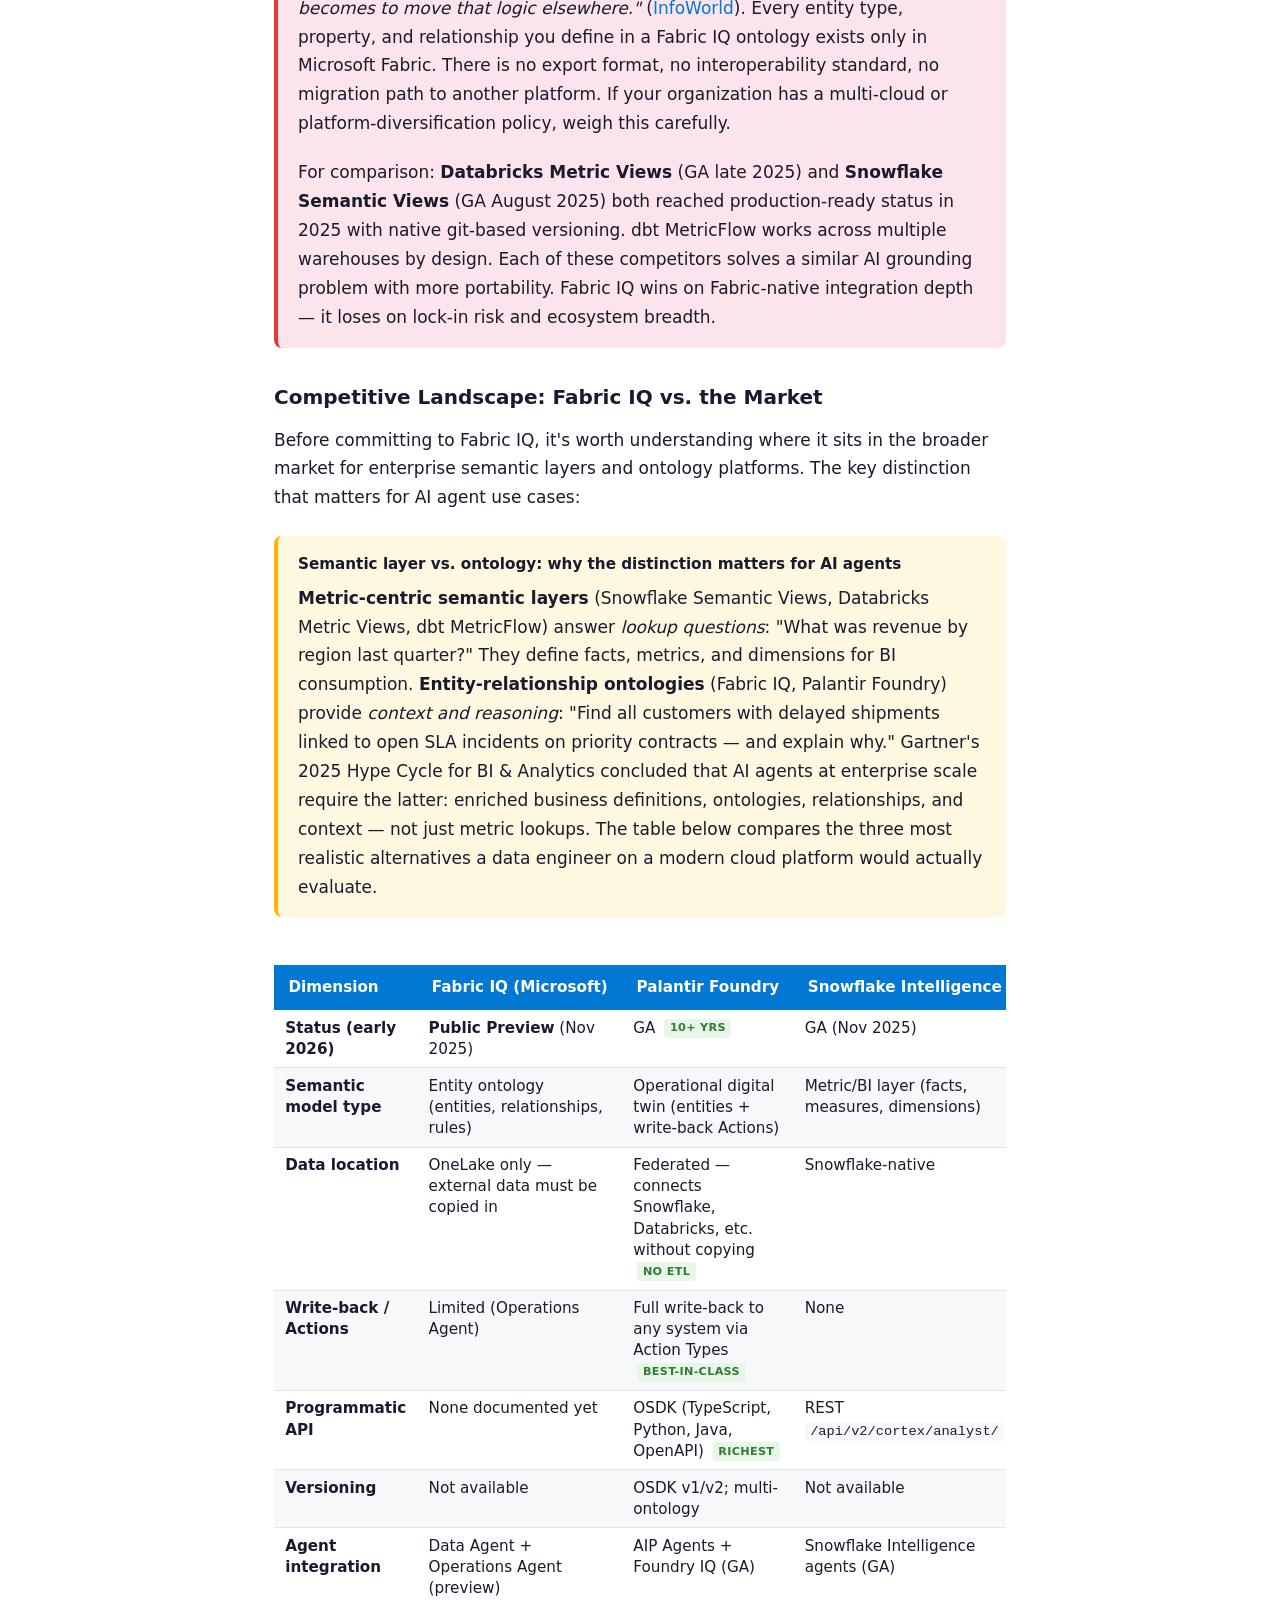
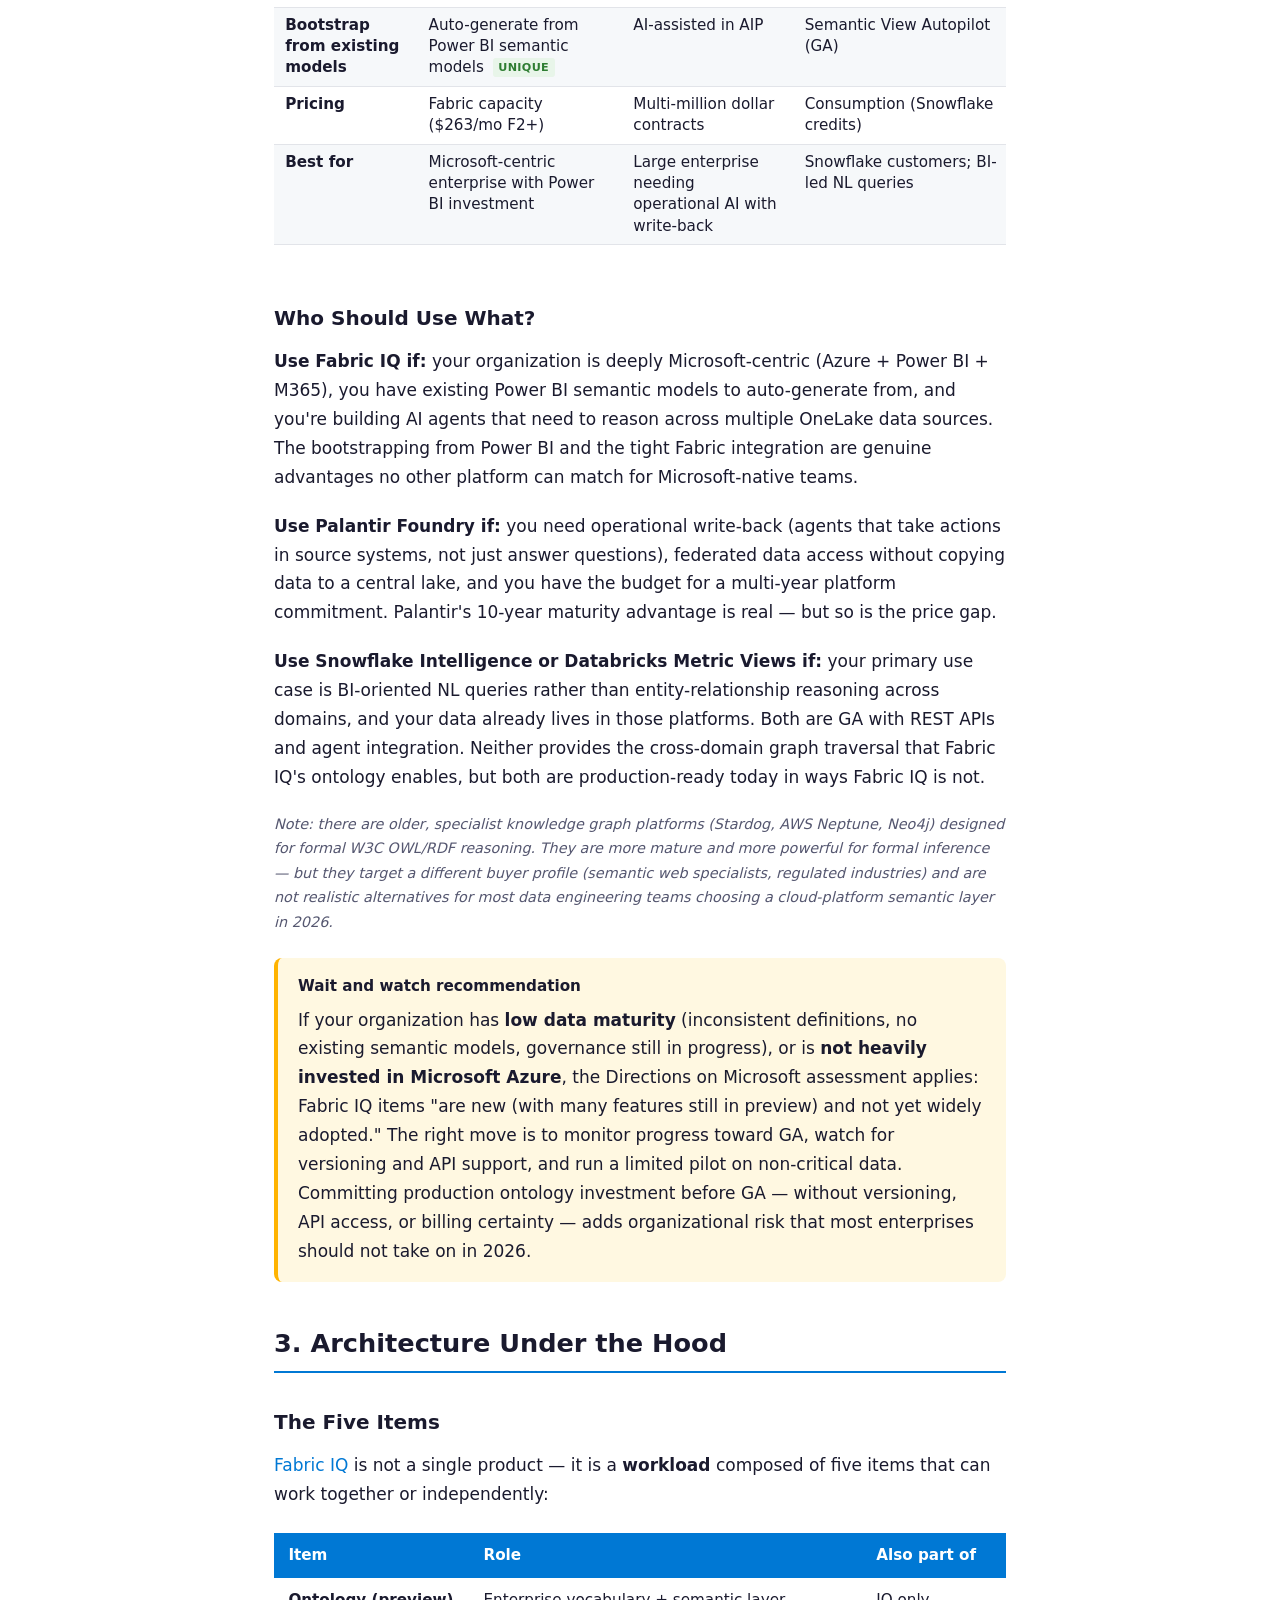
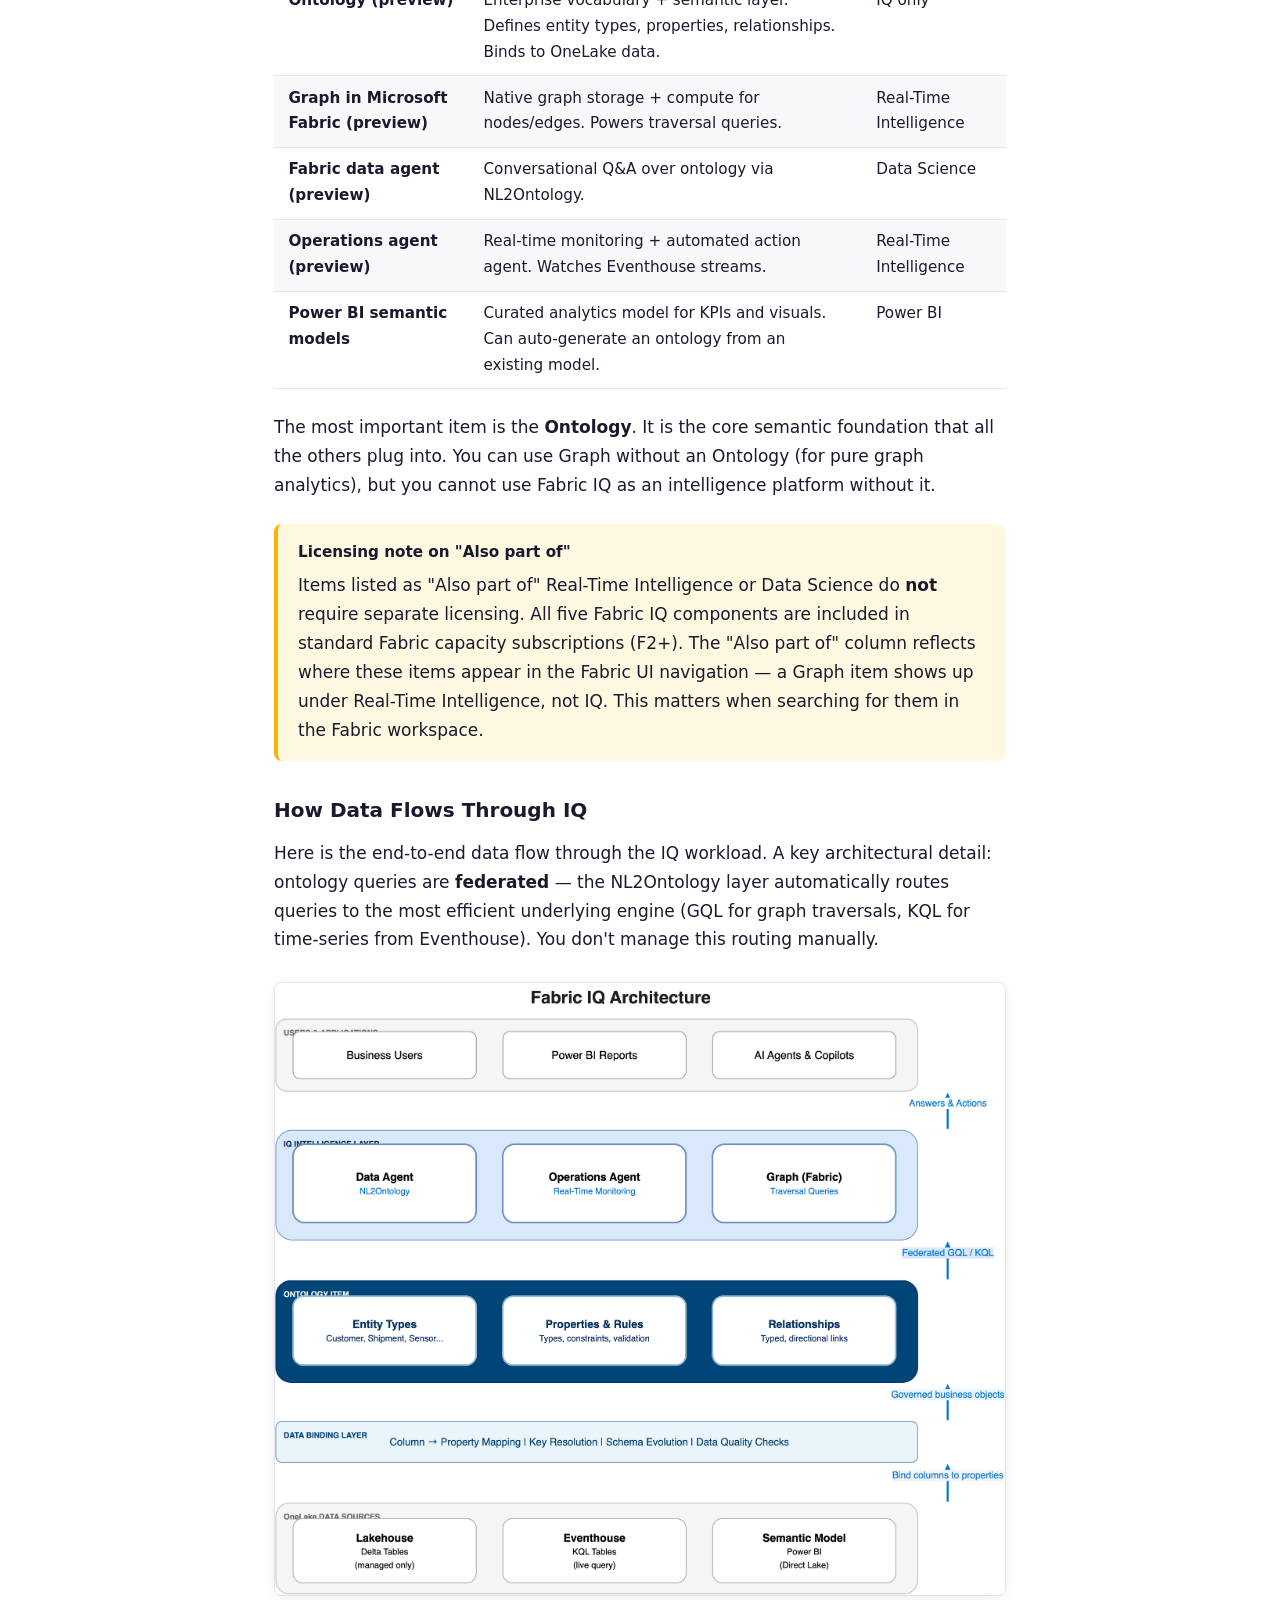
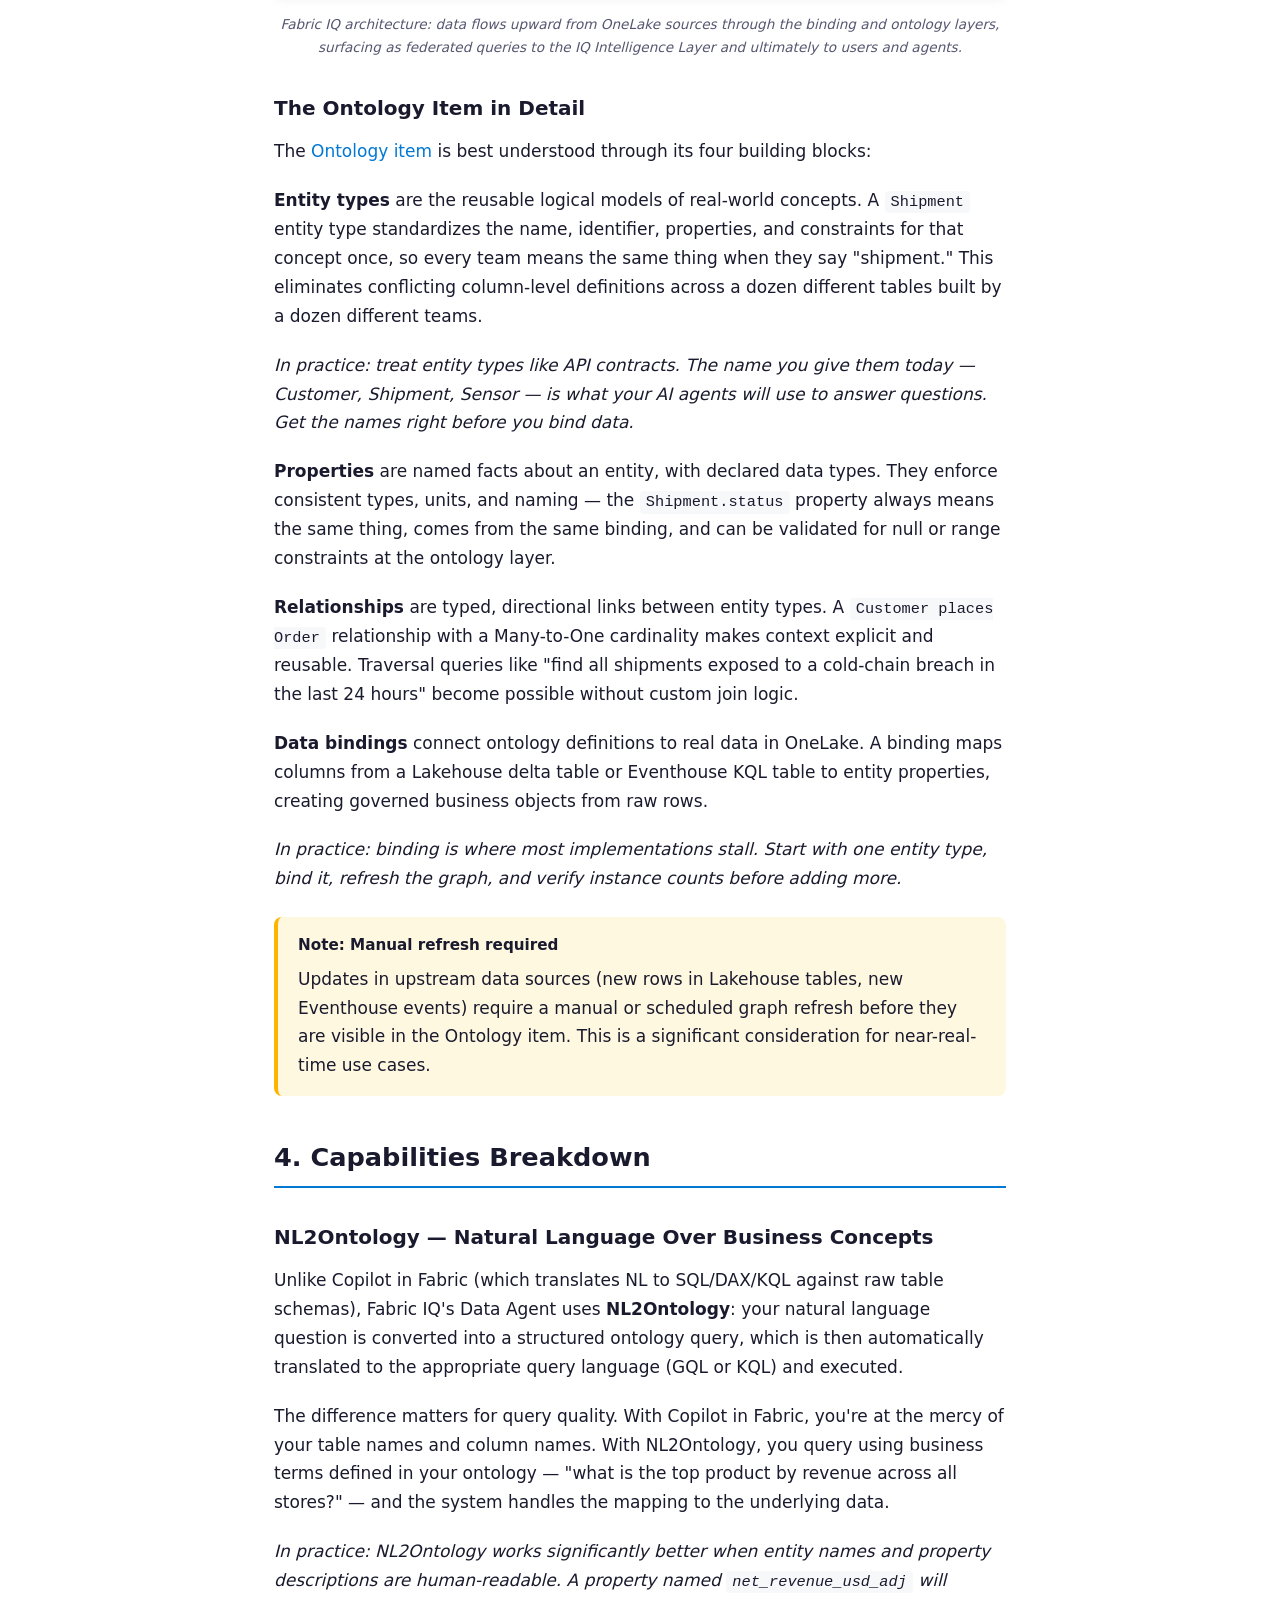
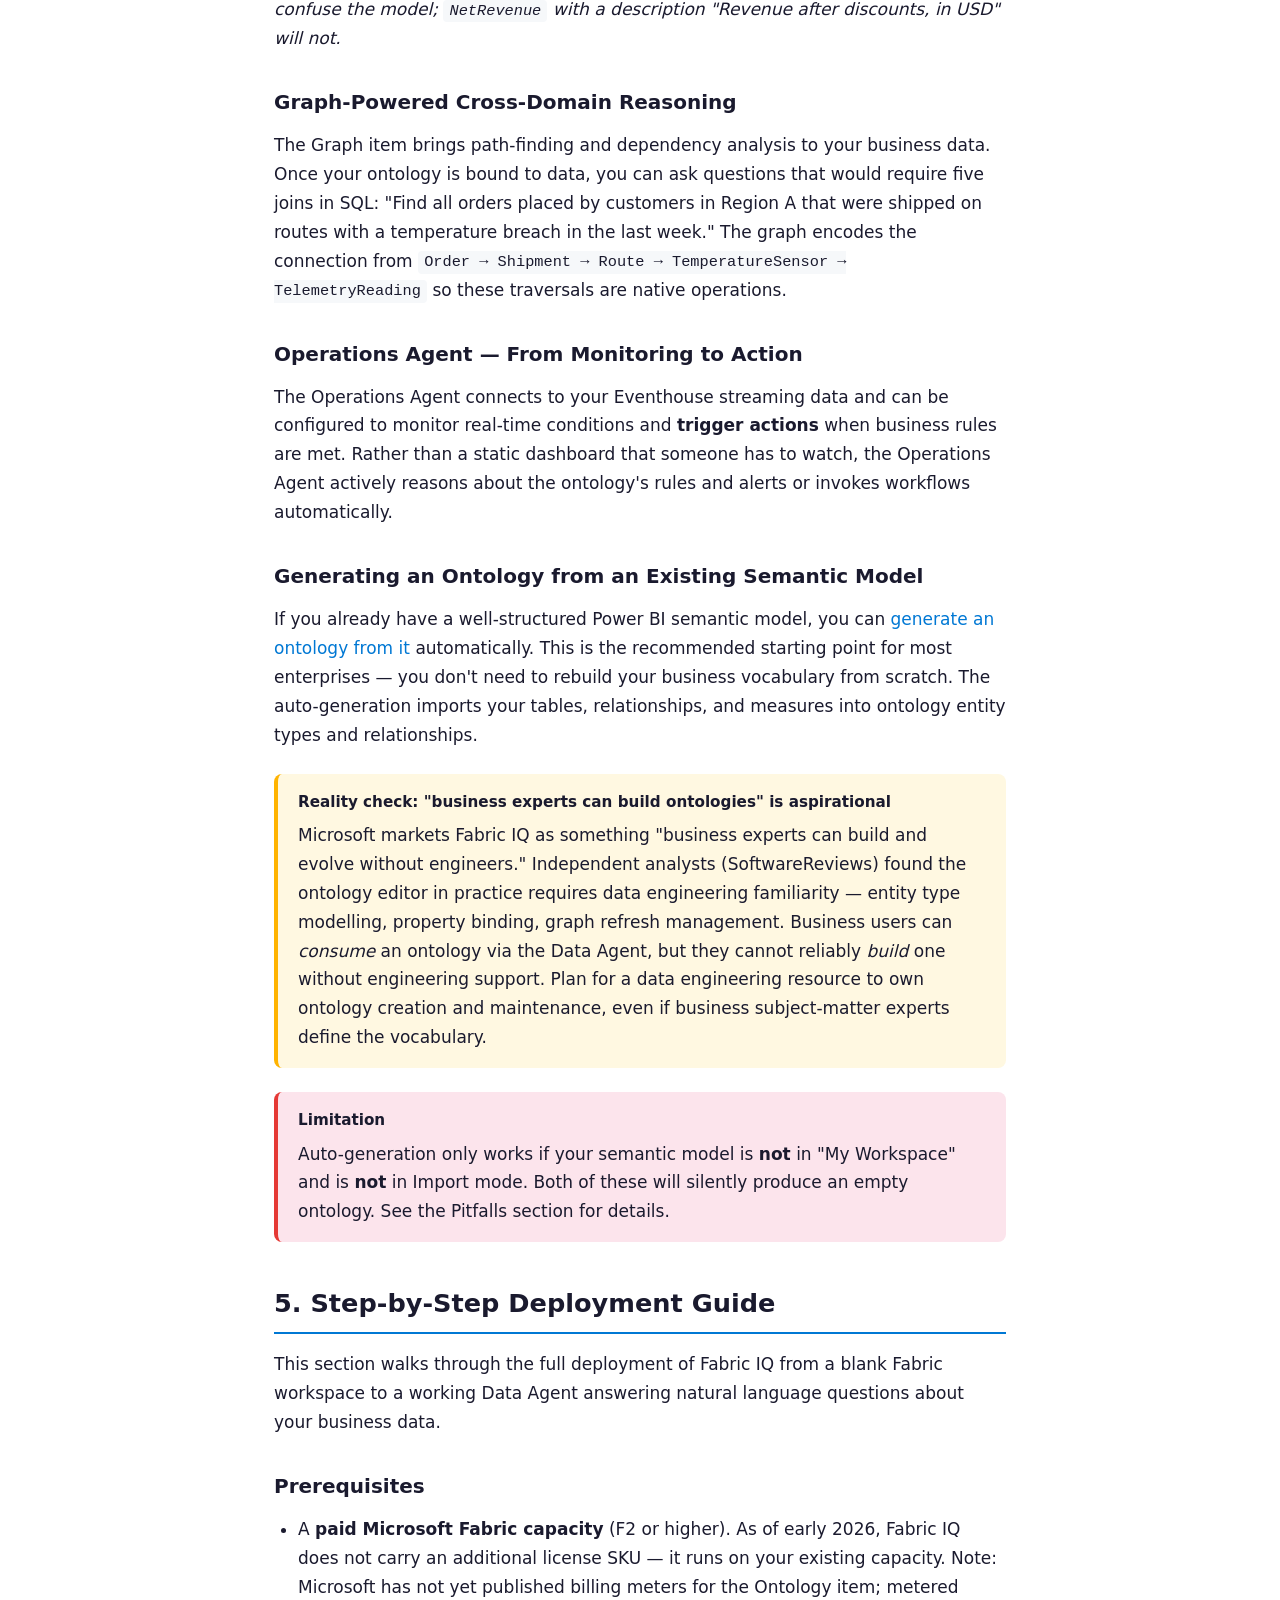
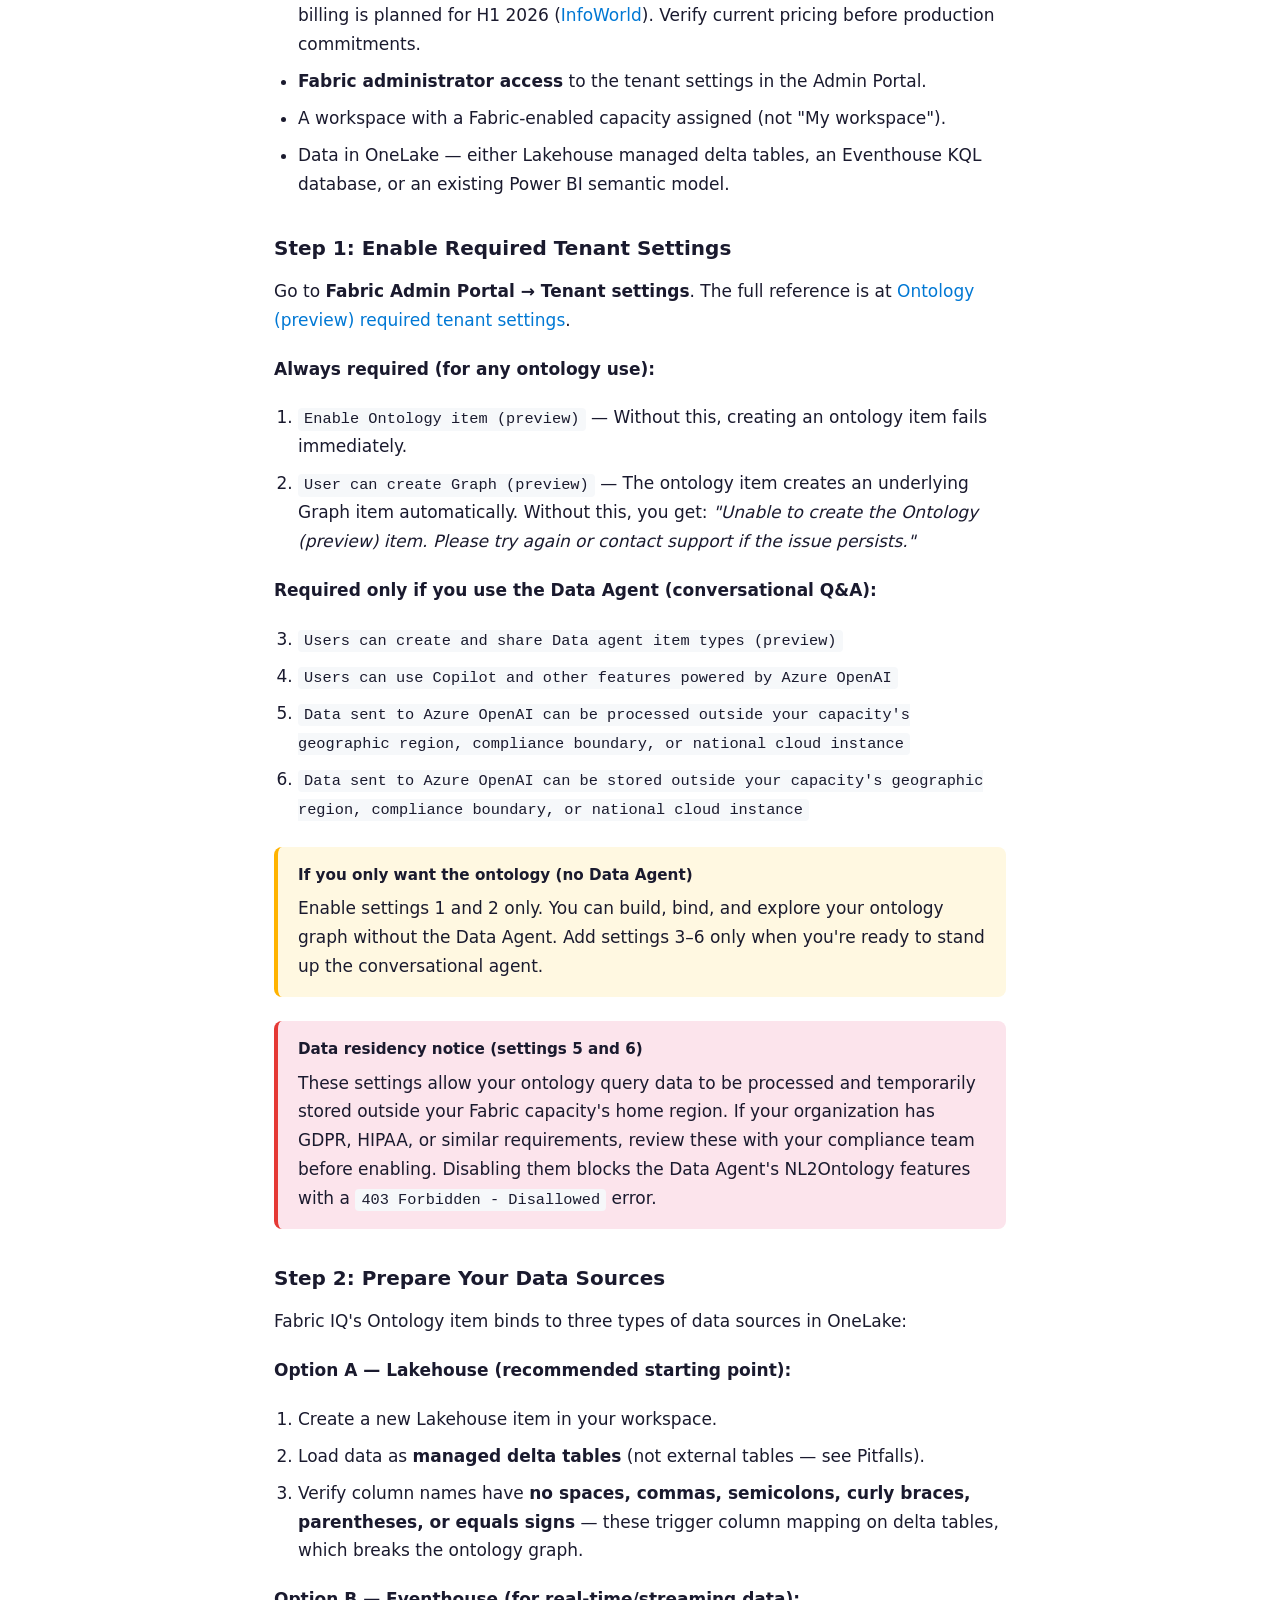
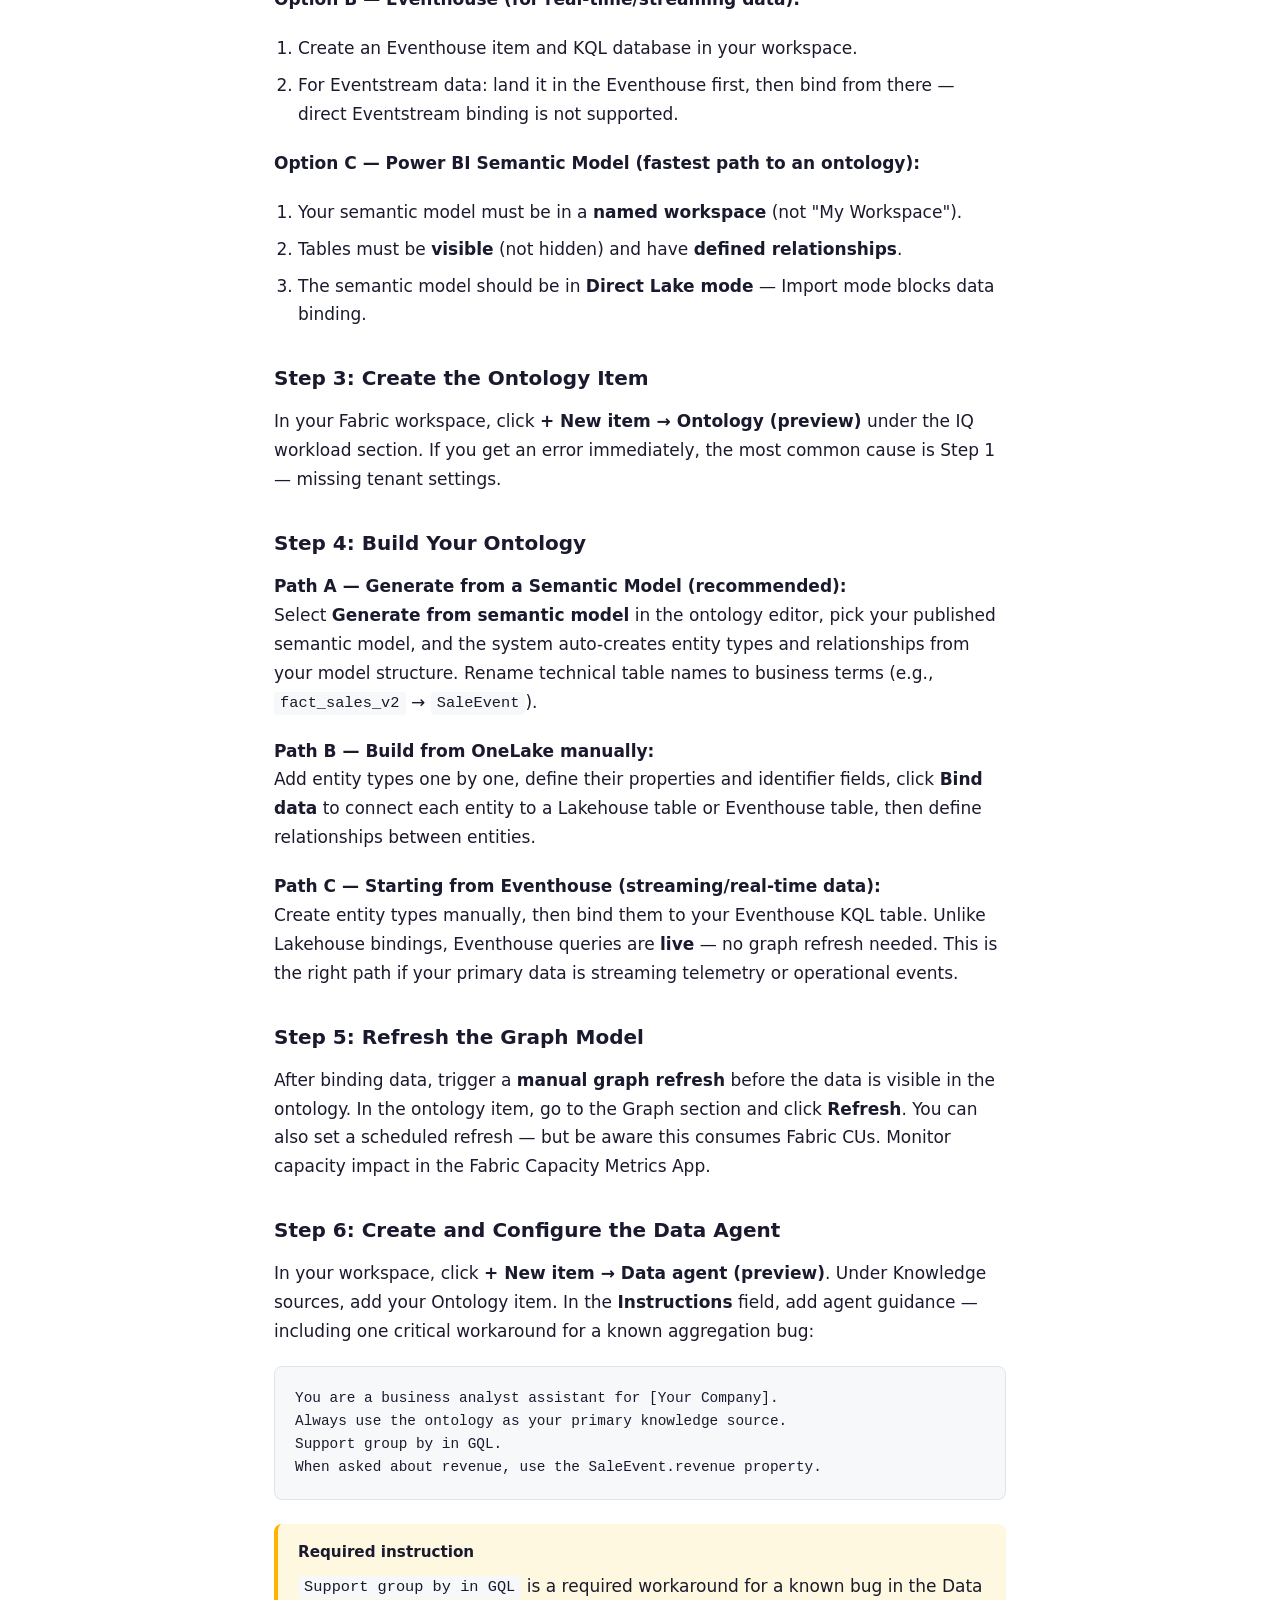
==== commit aaac4a91: "Trim comparison table: drop Stardog, keep 3 realistic alternatives - Comparison table: 5 columns → 4" ====
--- a/static/fabric-iq-deep-dive/index.html
+++ b/static/fabric-iq-deep-dive/index.html
@@ -553,8 +553,8 @@
     <p>Before committing to Fabric IQ, it's worth understanding where it sits in the broader market for enterprise semantic layers and ontology platforms. The key distinction that matters for AI agent use cases:</p>
 
     <div class="callout callout-note">
-        <div class="callout-title">Semantic layer vs. ontology: why it matters for AI agents</div>
-        <p><strong>Metric-centric semantic layers</strong> (Snowflake Semantic Views, Databricks Metric Views, dbt MetricFlow) answer <em>lookup questions</em>: "What was revenue by region last quarter?" They define facts, metrics, and dimensions for BI consumption. <strong>Entity-relationship ontologies</strong> (Fabric IQ, Palantir Foundry, Stardog) provide <em>context and reasoning</em>: "Find all customers with delayed shipments linked to open SLA incidents on priority contracts — and explain why." Gartner's 2025 Hype Cycle for BI & Analytics concluded that AI agents at enterprise scale require the latter: enriched business definitions, ontologies, relationships, and context — not just metric lookups.</p>
+        <div class="callout-title">Semantic layer vs. ontology: why the distinction matters for AI agents</div>
+        <p><strong>Metric-centric semantic layers</strong> (Snowflake Semantic Views, Databricks Metric Views, dbt MetricFlow) answer <em>lookup questions</em>: "What was revenue by region last quarter?" They define facts, metrics, and dimensions for BI consumption. <strong>Entity-relationship ontologies</strong> (Fabric IQ, Palantir Foundry) provide <em>context and reasoning</em>: "Find all customers with delayed shipments linked to open SLA incidents on priority contracts — and explain why." Gartner's 2025 Hype Cycle for BI & Analytics concluded that AI agents at enterprise scale require the latter: enriched business definitions, ontologies, relationships, and context — not just metric lookups. The table below compares the three most realistic alternatives a data engineer on a modern cloud platform would actually evaluate.</p>
     </div>
 
     <div style="overflow-x: auto; margin: 1.5rem 0;">
@@ -566,17 +566,15 @@
                 <th>Palantir Foundry</th>
                 <th>Snowflake Intelligence</th>
                 <th>Databricks UC Metric Views</th>
-                <th>Stardog EKG</th>
             </tr>
         </thead>
         <tbody>
             <tr>
                 <td class="dim-label">Status (early 2026)</td>
-                <td><strong>Public Preview</strong><br>(Nov 2025)</td>
+                <td><strong>Public Preview</strong> (Nov 2025)</td>
                 <td>GA <span class="winner-badge">10+ yrs</span></td>
                 <td>GA (Nov 2025)</td>
                 <td>GA (late 2025)</td>
-                <td>GA (2011)</td>
             </tr>
             <tr>
                 <td class="dim-label">Semantic model type</td>
@@ -584,87 +582,62 @@
                 <td>Operational digital twin (entities + write-back Actions)</td>
                 <td>Metric/BI layer (facts, measures, dimensions)</td>
                 <td>Metric/BI layer (measures, dimensions, YAML)</td>
-                <td>W3C OWL/RDF knowledge graph (formal inference)</td>
             </tr>
             <tr>
                 <td class="dim-label">Data location</td>
-                <td>OneLake only — external data must be copied</td>
-                <td>Federated (MMDP connects Snowflake, Databricks, etc.)<span class="winner-badge">No copy</span></td>
+                <td>OneLake only — external data must be copied in</td>
+                <td>Federated — connects Snowflake, Databricks, etc. without copying <span class="winner-badge">No ETL</span></td>
                 <td>Snowflake-native</td>
                 <td>Unity Catalog / Delta Lake</td>
-                <td>Federated / virtual — data stays in place <span class="winner-badge">No copy</span></td>
-            </tr>
-            <tr>
-                <td class="dim-label">Formal reasoning</td>
-                <td>Business rules in ontology</td>
-                <td>Functions + Action Types (TypeScript/Python)</td>
+            </tr>
+            <tr>
+                <td class="dim-label">Write-back / Actions</td>
+                <td>Limited (Operations Agent)</td>
+                <td>Full write-back to any system via Action Types <span class="winner-badge">Best-in-class</span></td>
                 <td>None</td>
                 <td>None</td>
-                <td>OWL inference engine <span class="winner-badge">Strongest</span></td>
-            </tr>
-            <tr>
-                <td class="dim-label">Write-back / Actions</td>
-                <td>Limited (Operations Agent)</td>
-                <td>Full write-back to any system <span class="winner-badge">Best-in-class</span></td>
-                <td>None</td>
-                <td>None</td>
-                <td>None</td>
             </tr>
             <tr>
                 <td class="dim-label">Programmatic API</td>
                 <td>None documented yet</td>
-                <td>OSDK (TypeScript, Python, Java, OpenAPI export) <span class="winner-badge">Richest</span></td>
+                <td>OSDK (TypeScript, Python, Java, OpenAPI) <span class="winner-badge">Richest</span></td>
                 <td>REST <code>/api/v2/cortex/analyst/</code></td>
                 <td>Genie Conversation API; DABs CI/CD</td>
-                <td>SPARQL, REST, MCP server</td>
             </tr>
             <tr>
                 <td class="dim-label">Versioning</td>
                 <td>Not available</td>
-                <td>OSDK v1/v2; multi-ontology support</td>
-                <td>No semantic view versioning</td>
+                <td>OSDK v1/v2; multi-ontology</td>
+                <td>Not available</td>
                 <td>YAML spec v1.1; Git via DABs <span class="winner-badge">CI/CD-ready</span></td>
-                <td>Platform versioned</td>
             </tr>
             <tr>
                 <td class="dim-label">Agent integration</td>
                 <td>Data Agent + Operations Agent (preview)</td>
-                <td>AIP Agents (GA); Foundry IQ</td>
+                <td>AIP Agents + Foundry IQ (GA)</td>
                 <td>Snowflake Intelligence agents (GA)</td>
                 <td>Genie + Azure AI Foundry connector (GA)</td>
-                <td>Voicebox; official MCP server for Claude/GPT</td>
-            </tr>
-            <tr>
-                <td class="dim-label">Open standards</td>
-                <td>Proprietary</td>
-                <td>Proprietary</td>
-                <td>Proprietary</td>
-                <td>dbt MetricFlow open-sourced (Oct 2025)</td>
-                <td>W3C RDF/OWL/SPARQL <span class="winner-badge">Most open</span></td>
             </tr>
             <tr>
                 <td class="dim-label">Bootstrap from existing models</td>
-                <td>Auto-generate from Power BI semantic models</td>
+                <td>Auto-generate from Power BI semantic models <span class="winner-badge">Unique</span></td>
                 <td>AI-assisted in AIP</td>
                 <td>Semantic View Autopilot (GA)</td>
                 <td>Manual YAML</td>
-                <td>Import from OWL/RDF, Voicebox-assisted</td>
             </tr>
             <tr>
                 <td class="dim-label">Pricing</td>
                 <td>Fabric capacity ($263/mo F2+)</td>
                 <td>Multi-million dollar contracts</td>
-                <td>Consumption-based (Snowflake credits)</td>
+                <td>Consumption (Snowflake credits)</td>
                 <td>Databricks DBU-based</td>
-                <td>Enterprise contract</td>
             </tr>
             <tr>
                 <td class="dim-label">Best for</td>
-                <td>Microsoft-centric enterprise; Power BI investment</td>
-                <td>Defense, pharma, large enterprise needing operational AI</td>
+                <td>Microsoft-centric enterprise with Power BI investment</td>
+                <td>Large enterprise needing operational AI with write-back</td>
                 <td>Snowflake customers; BI-led NL queries</td>
                 <td>Databricks lakehouse customers; ML teams</td>
-                <td>Regulated industries needing formal reasoning + open standards</td>
             </tr>
         </tbody>
     </table>
@@ -672,13 +645,13 @@
 
     <h3>Who Should Use What?</h3>
 
-    <p><strong>Use Fabric IQ if:</strong> your organization is deeply Microsoft-centric (Azure + Power BI + M365), you have existing Power BI semantic models to auto-generate from, and you're building AI agents that need to reason across multiple OneLake data sources using cross-domain entity relationships. The low-code editor and free bootstrapping from Power BI are genuine advantages for organizations starting from scratch on a Microsoft stack.</p>
-
-    <p><strong>Use Palantir Foundry if:</strong> you need operational write-back capabilities (agents that don't just answer questions but take actions in source systems), federated data access without ETL to a single lake, and you have the budget and organizational commitment for a multi-year platform. The 10-year maturity gap over Fabric IQ is real.</p>
-
-    <p><strong>Use Snowflake Intelligence or Databricks Metric Views if:</strong> your primary use case is BI-oriented NL queries ("what was Q3 revenue?") rather than deep relationship reasoning. Both are GA, both have REST APIs, and both work well if your data already lives in those platforms. Databricks wins on ML/data science integration; Snowflake wins on BI governance. Neither replaces a true entity-relationship ontology for complex AI reasoning.</p>
-
-    <p><strong>Use Stardog if:</strong> you need formal OWL inference (logical deduction beyond rules), federated access without data copying, open W3C standards for portability, and you operate in a regulated industry. The MCP server integration makes it uniquely accessible to current LLM tooling workflows.</p>
+    <p><strong>Use Fabric IQ if:</strong> your organization is deeply Microsoft-centric (Azure + Power BI + M365), you have existing Power BI semantic models to auto-generate from, and you're building AI agents that need to reason across multiple OneLake data sources. The bootstrapping from Power BI and the tight Fabric integration are genuine advantages no other platform can match for Microsoft-native teams.</p>
+
+    <p><strong>Use Palantir Foundry if:</strong> you need operational write-back (agents that take actions in source systems, not just answer questions), federated data access without copying data to a central lake, and you have the budget for a multi-year platform commitment. Palantir's 10-year maturity advantage is real — but so is the price gap.</p>
+
+    <p><strong>Use Snowflake Intelligence or Databricks Metric Views if:</strong> your primary use case is BI-oriented NL queries rather than entity-relationship reasoning across domains, and your data already lives in those platforms. Both are GA with REST APIs and agent integration. Neither provides the cross-domain graph traversal that Fabric IQ's ontology enables, but both are production-ready today in ways Fabric IQ is not.</p>
+
+    <p style="font-size:0.9rem;color:var(--color-text-secondary);"><em>Note: there are older, specialist knowledge graph platforms (Stardog, AWS Neptune, Neo4j) designed for formal W3C OWL/RDF reasoning. They are more mature and more powerful for formal inference — but they target a different buyer profile (semantic web specialists, regulated industries) and are not realistic alternatives for most data engineering teams choosing a cloud-platform semantic layer in 2026.</em></p>
 
     <div class="callout callout-note">
         <div class="callout-title">Wait and watch recommendation</div>
@@ -1332,7 +1305,7 @@
             <li>
                 <a href="https://www.stardog.com/agentic-ai-knowledge-graph/" target="_blank">Stardog Agentic AI with Knowledge Graphs</a>
                 <span class="source-type">blog</span><br>
-                <span class="source-desc">Stardog — Voicebox NL→SPARQL, MCP server integration, W3C OWL inference engine, and federated data access. Source for Stardog row in competitive comparison.</span>
+                <span class="source-desc">Stardog — example of a W3C OWL/RDF knowledge graph platform (GA since 2011) targeting formal inference use cases; included as a reference point for the broader knowledge graph landscape.</span>
             </li>
             <li>
                 <a href="https://siliconangle.com/2026/01/05/data-2026-outlook-rise-semantic-spheres-influence/" target="_blank">Data 2026 Outlook: Rise of Semantic Spheres of Influence</a>
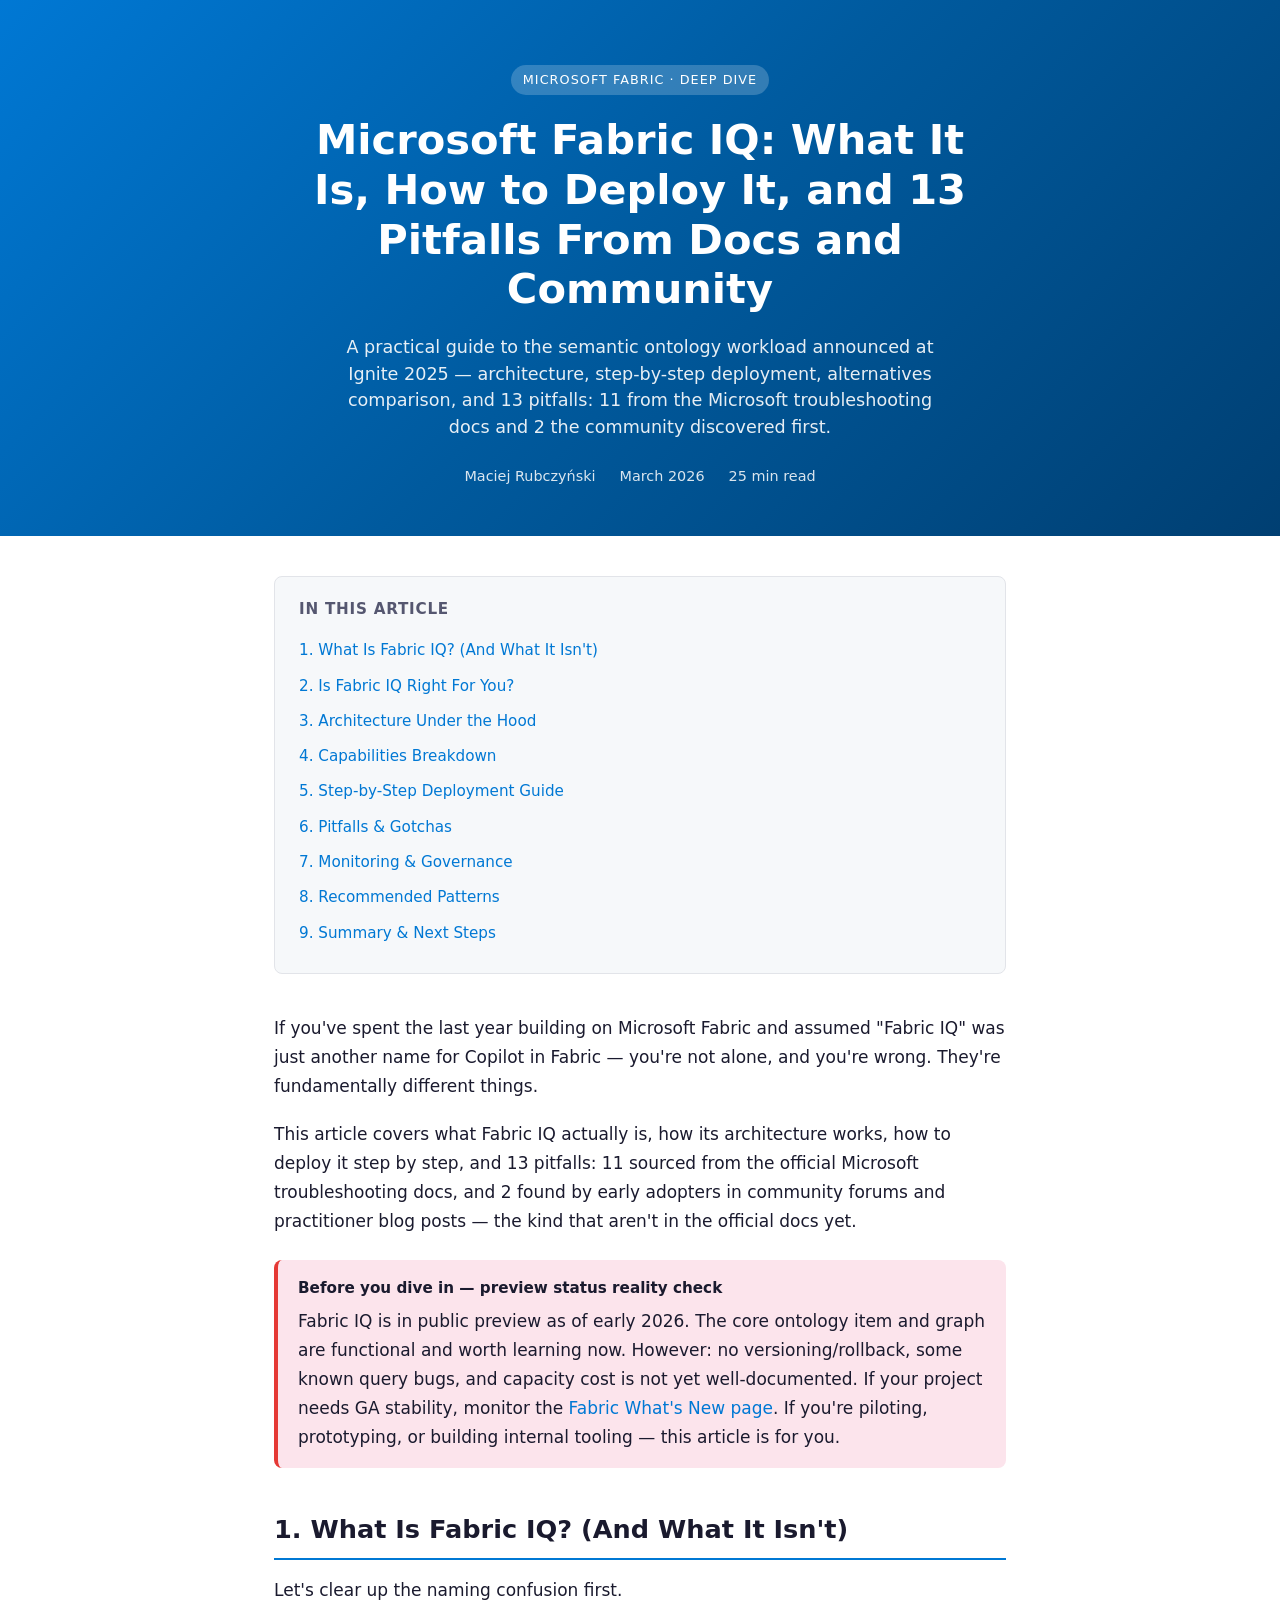
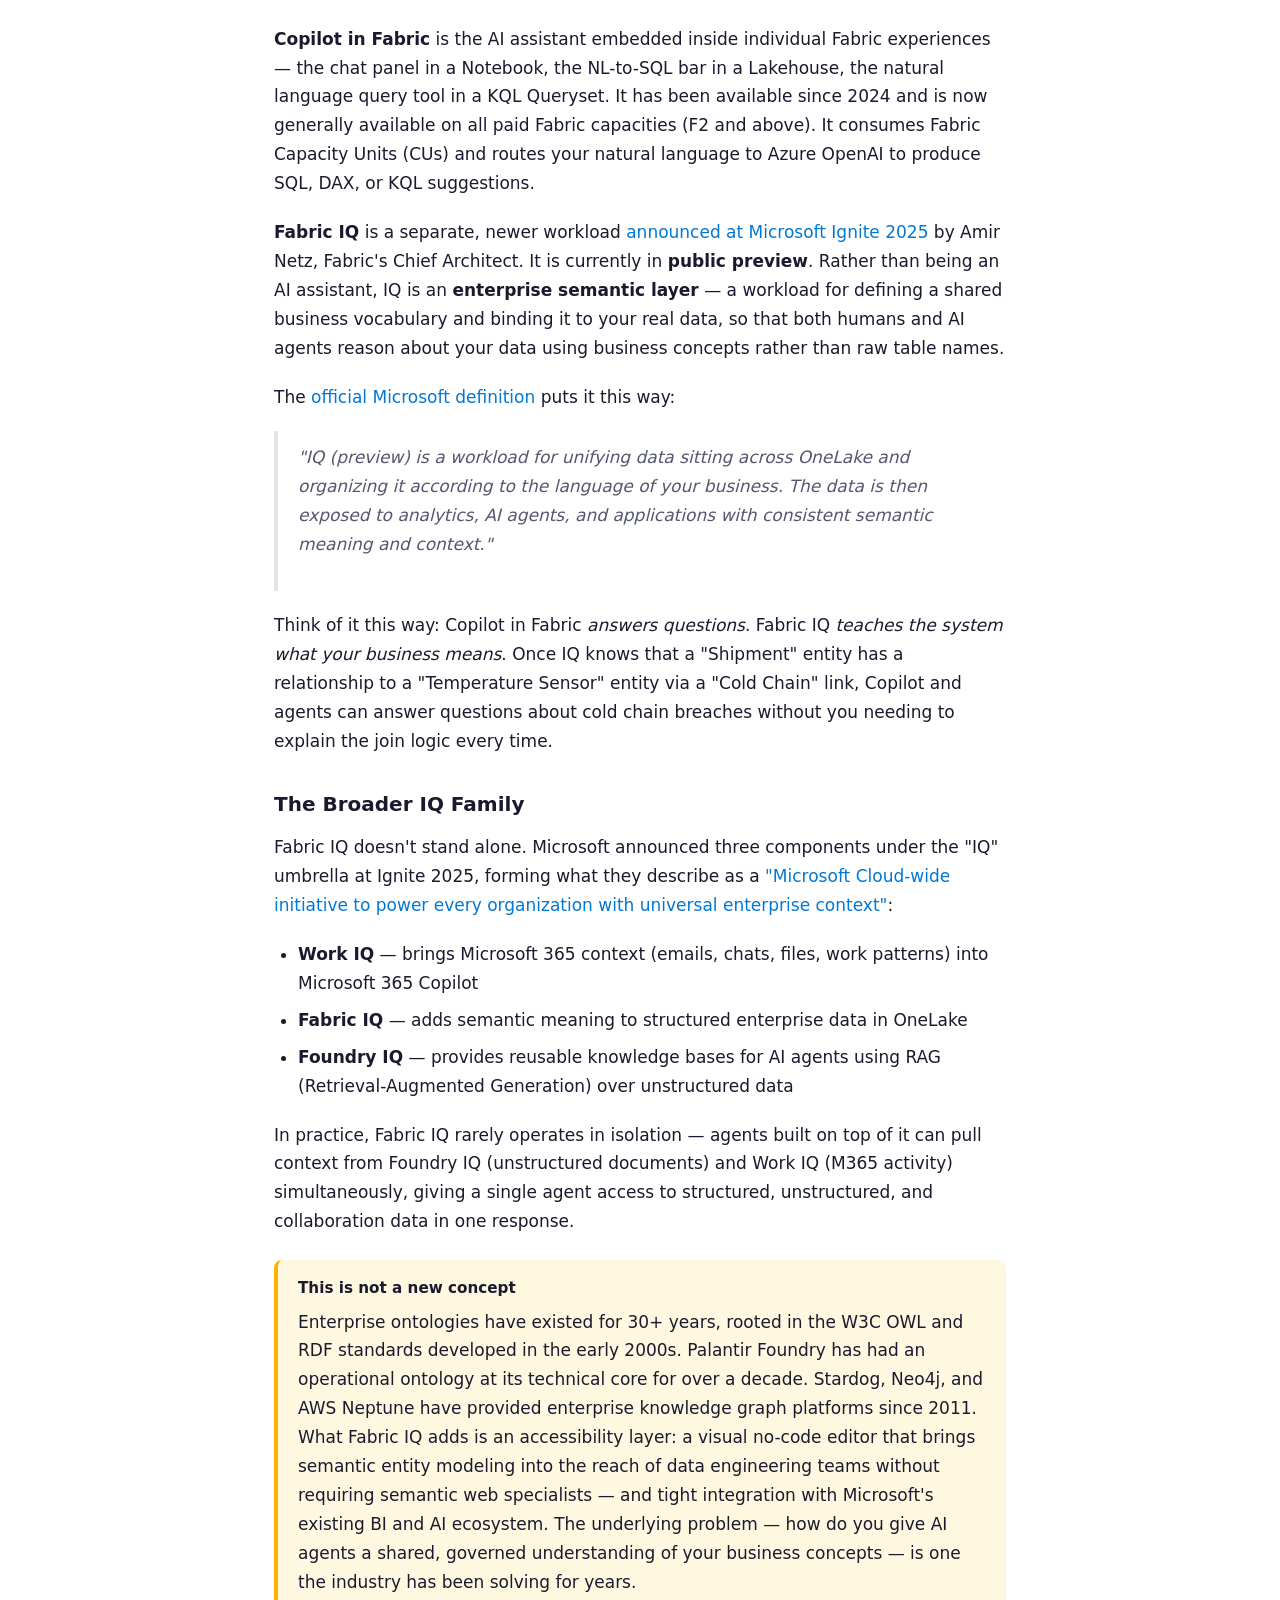
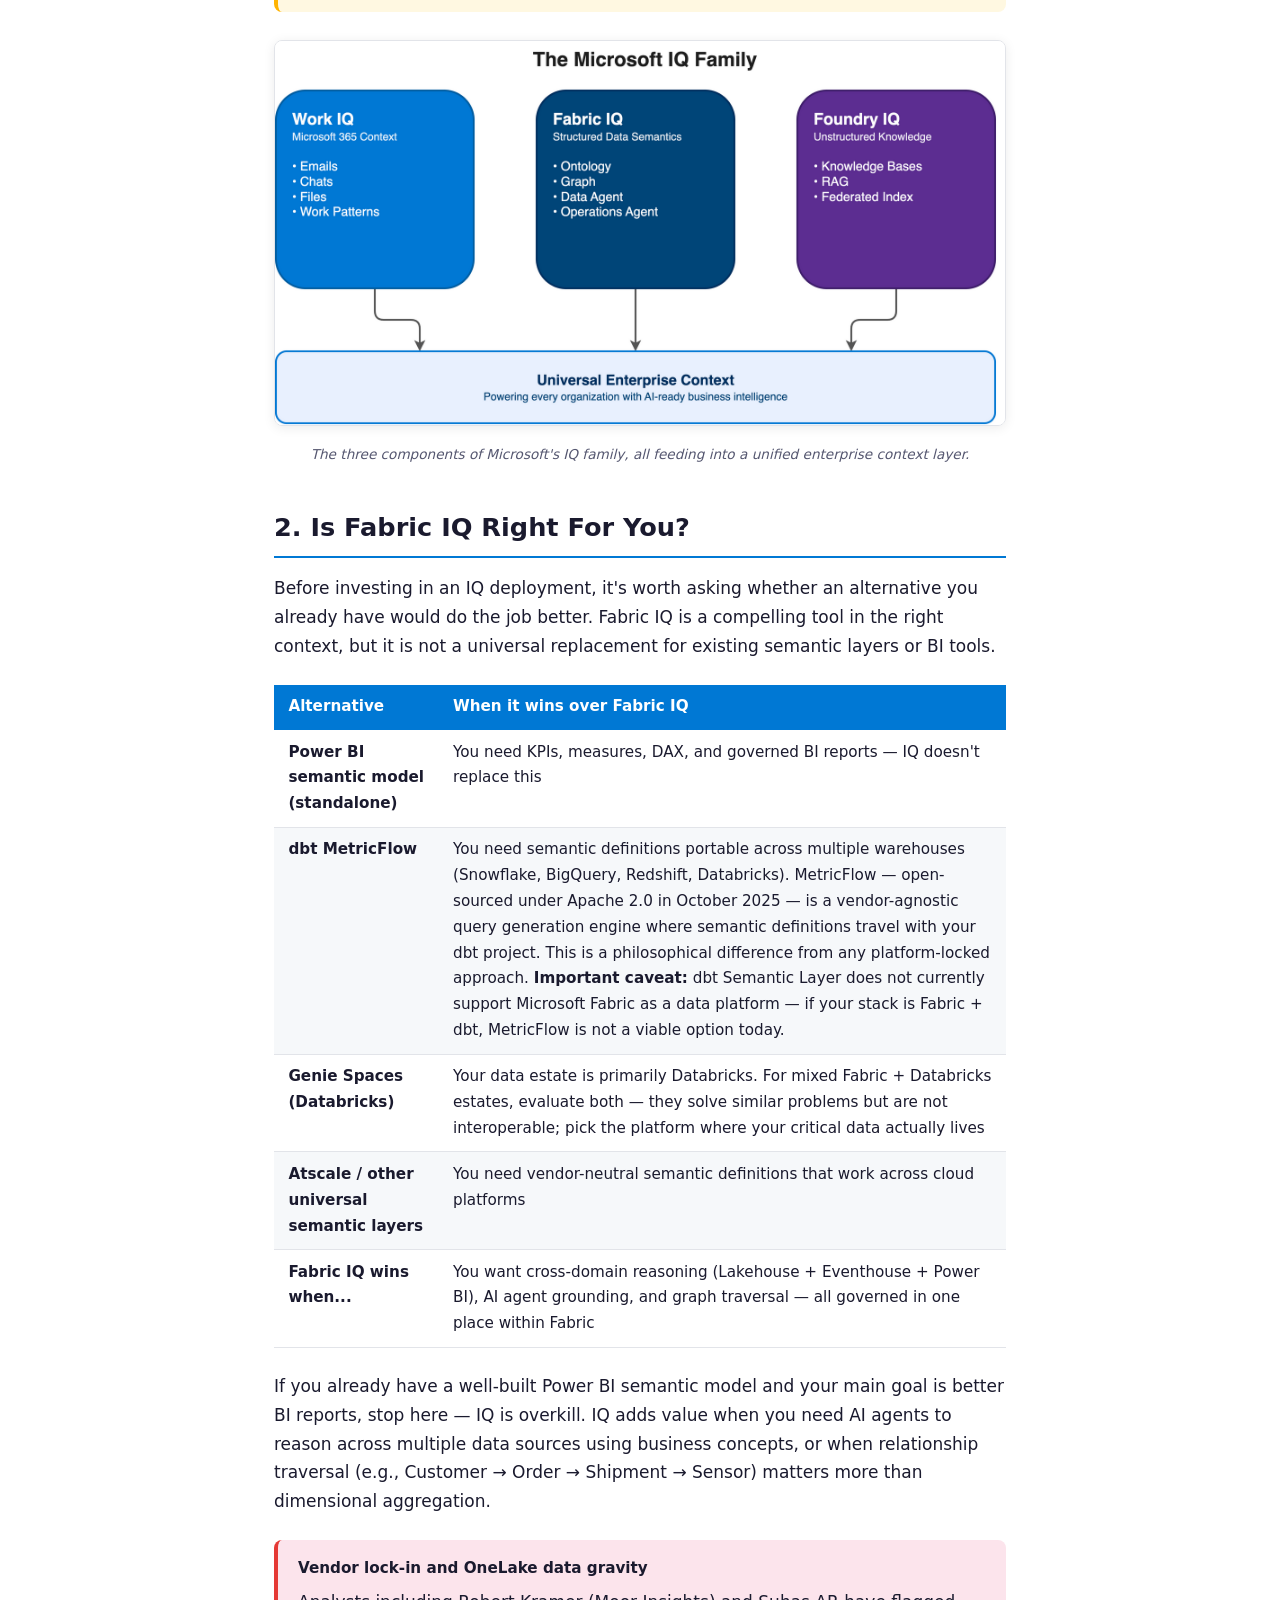
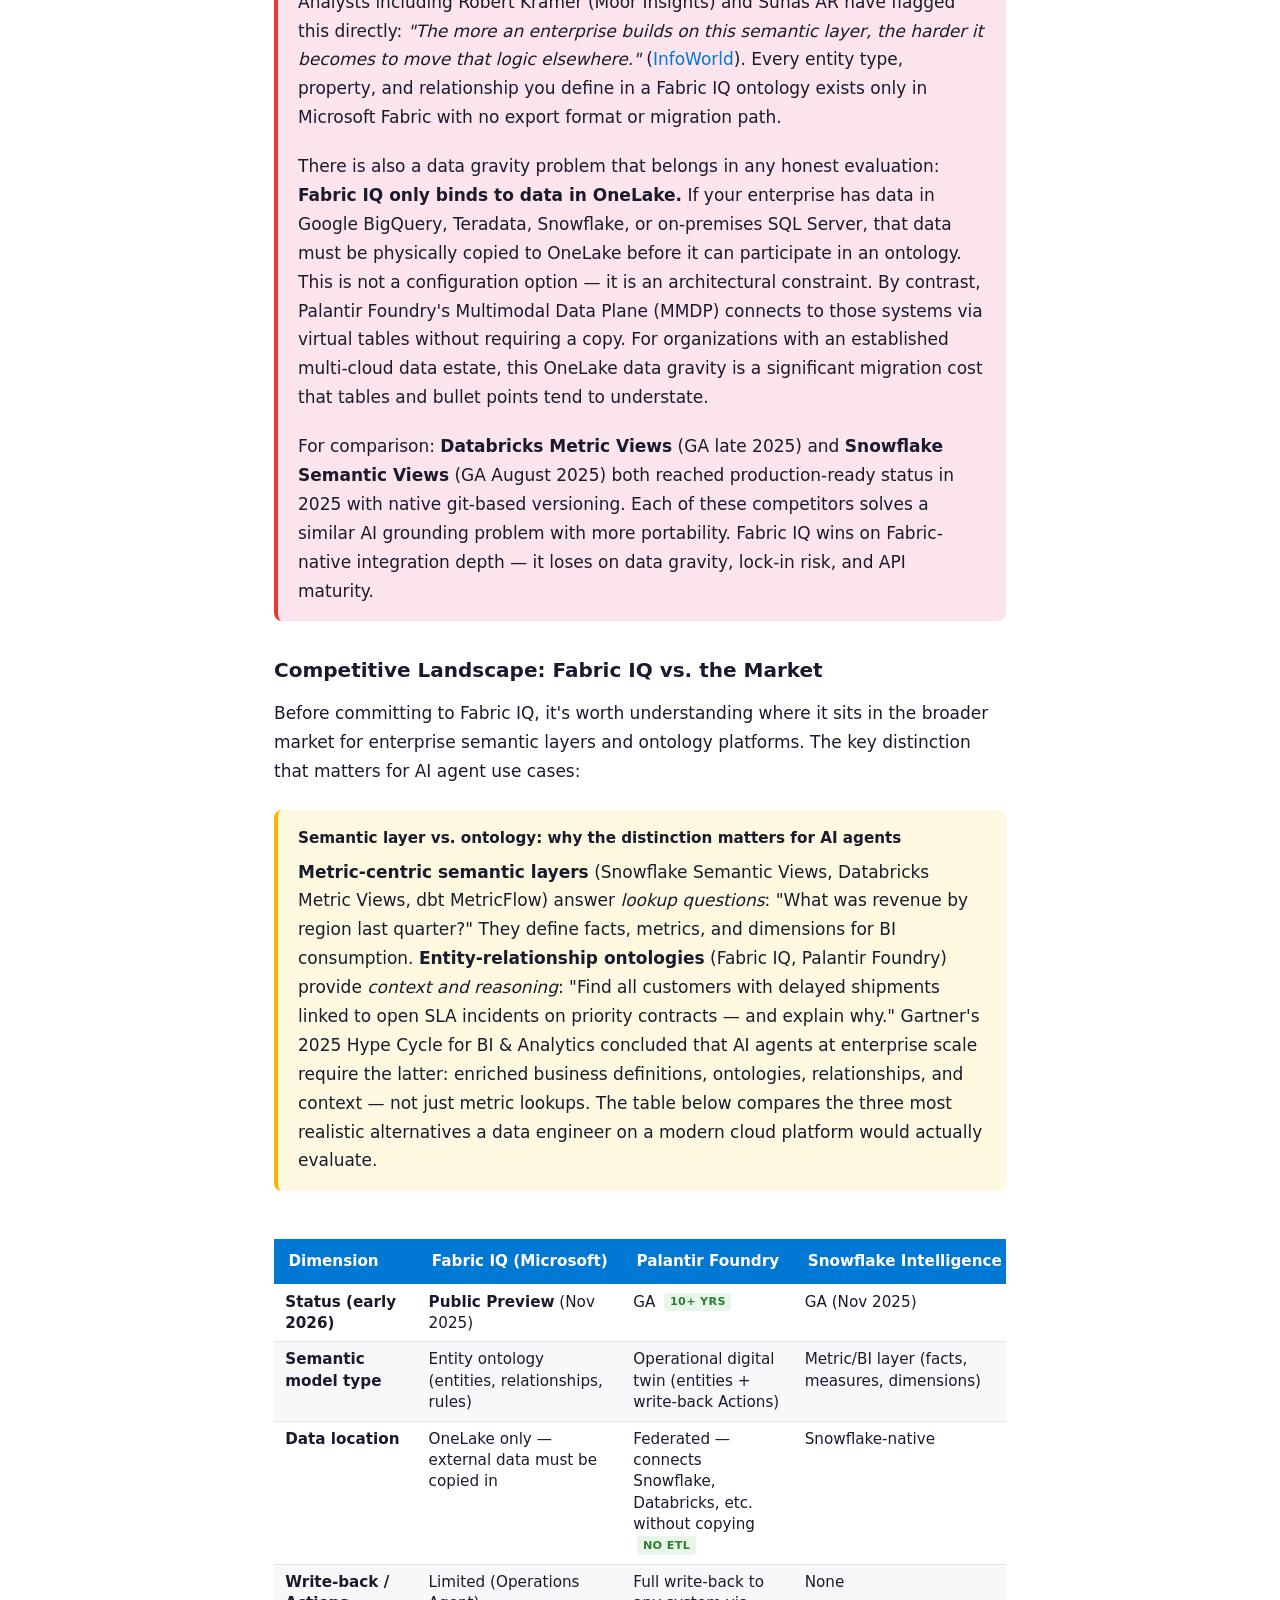
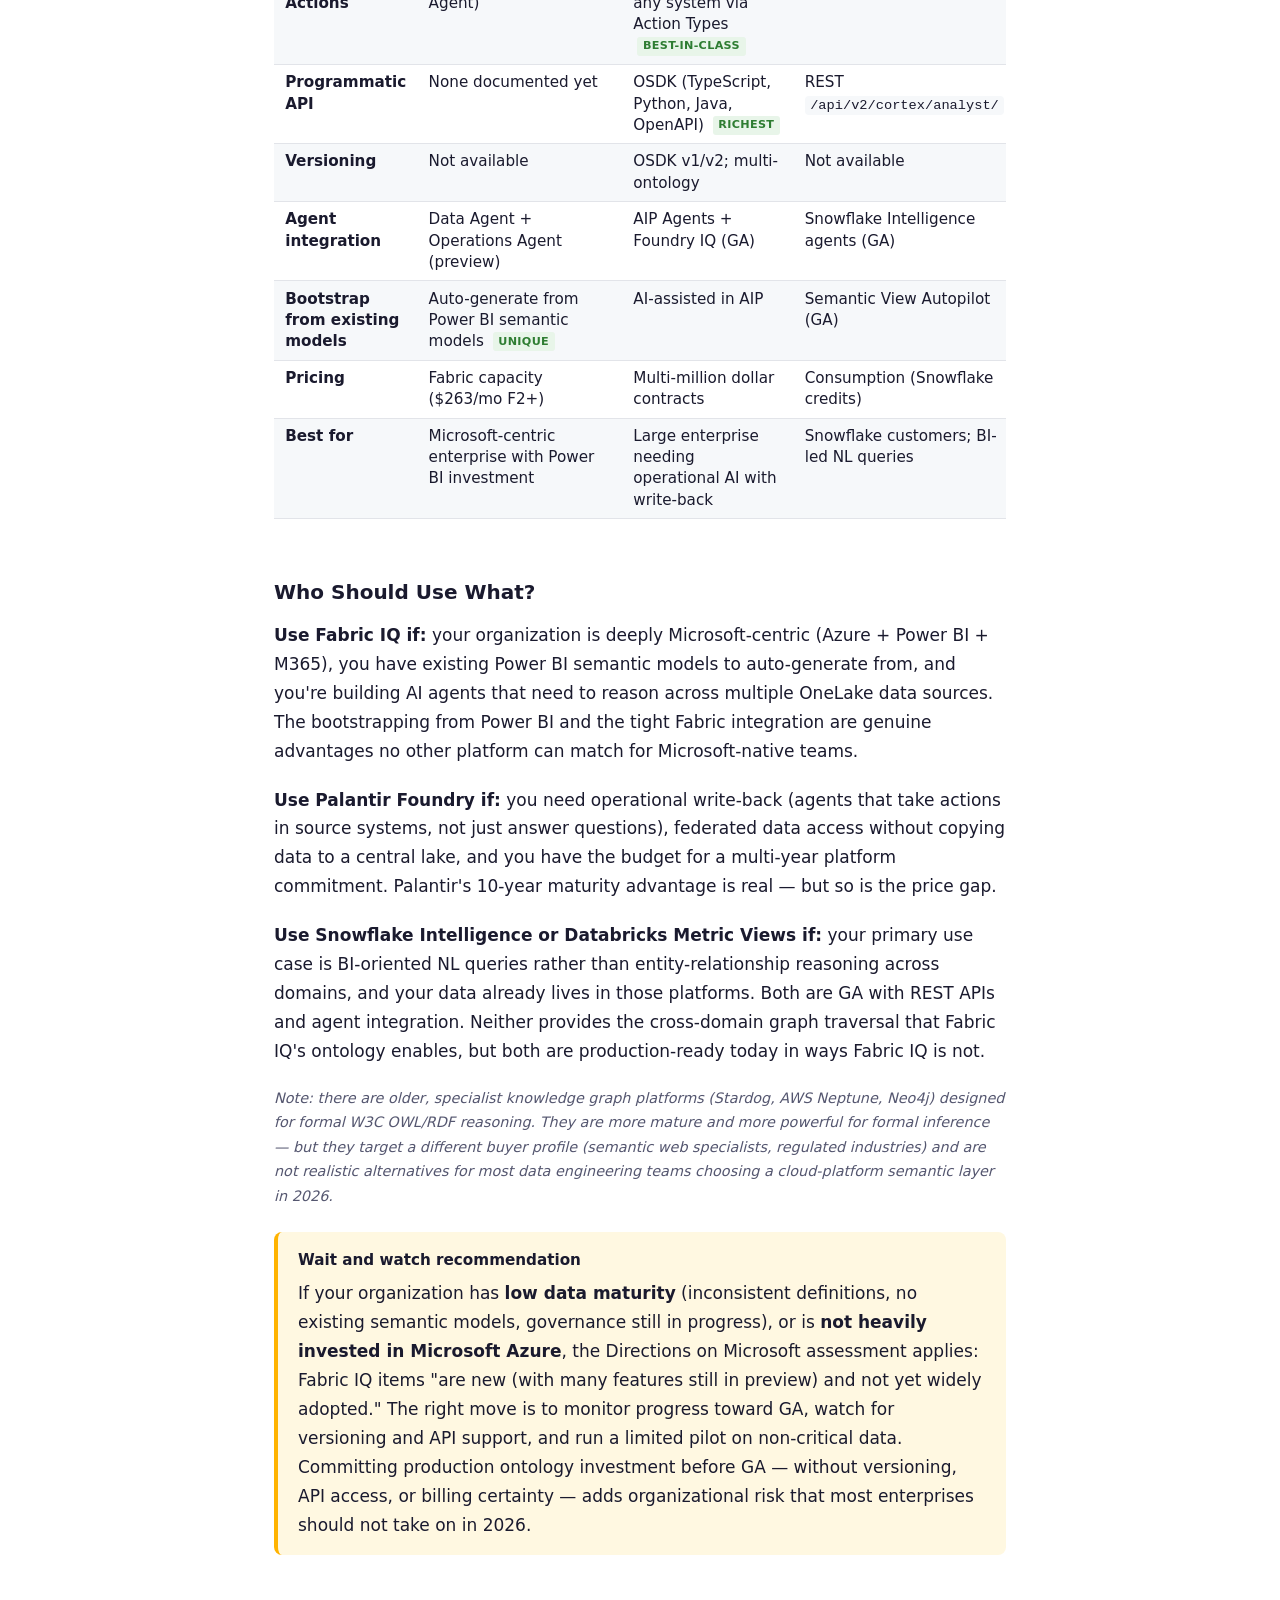
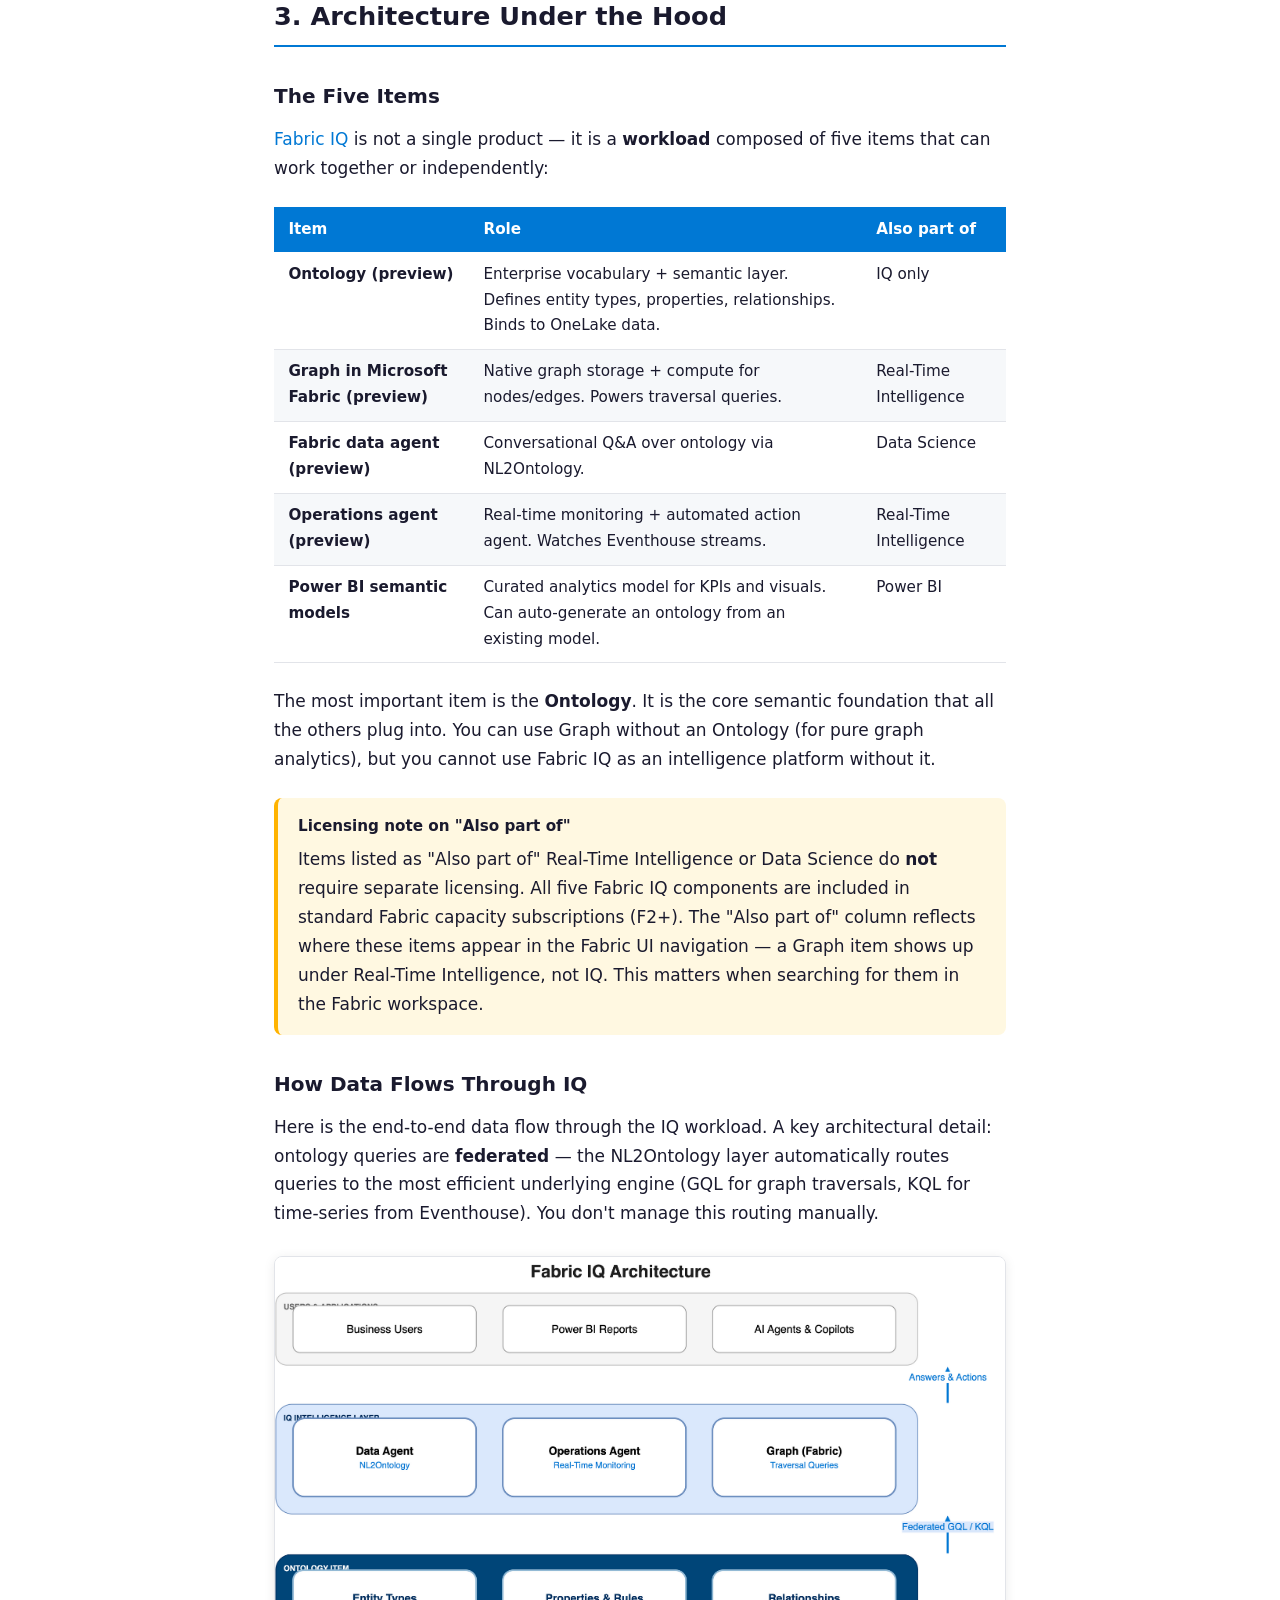
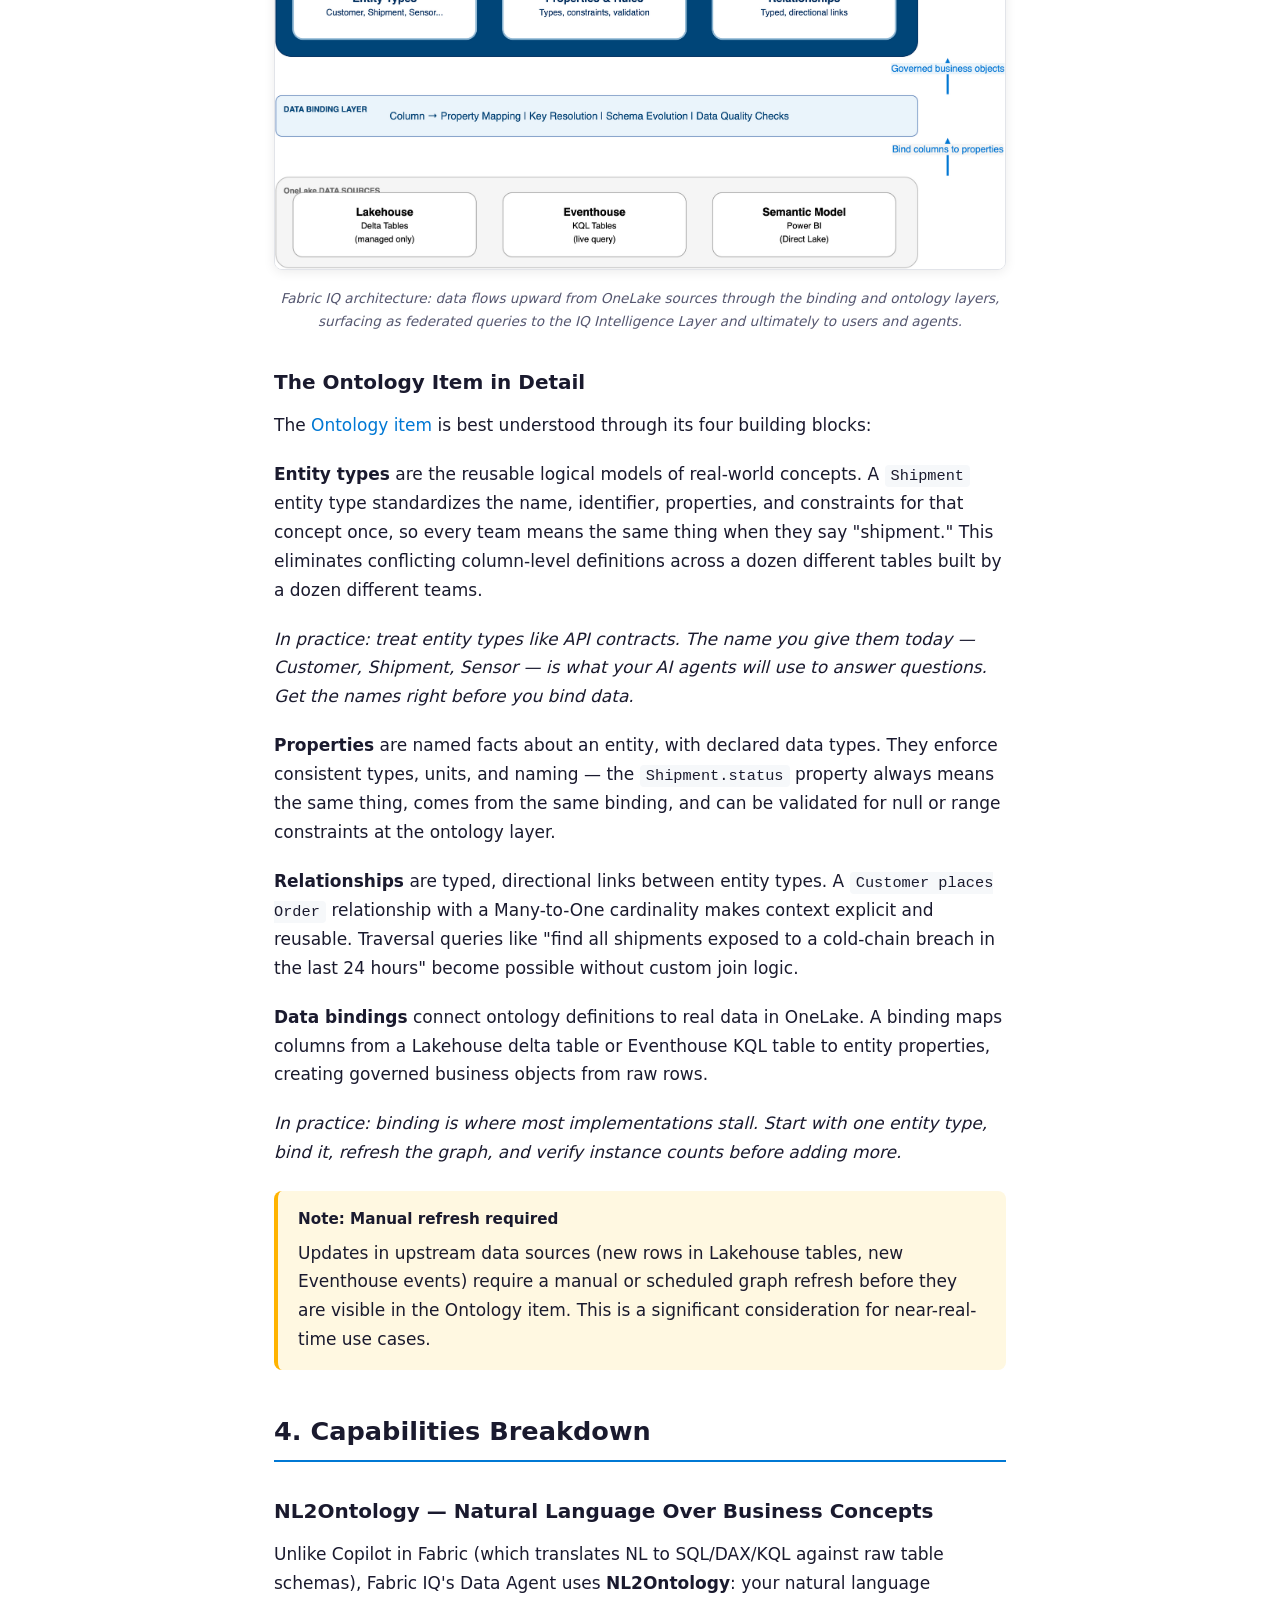
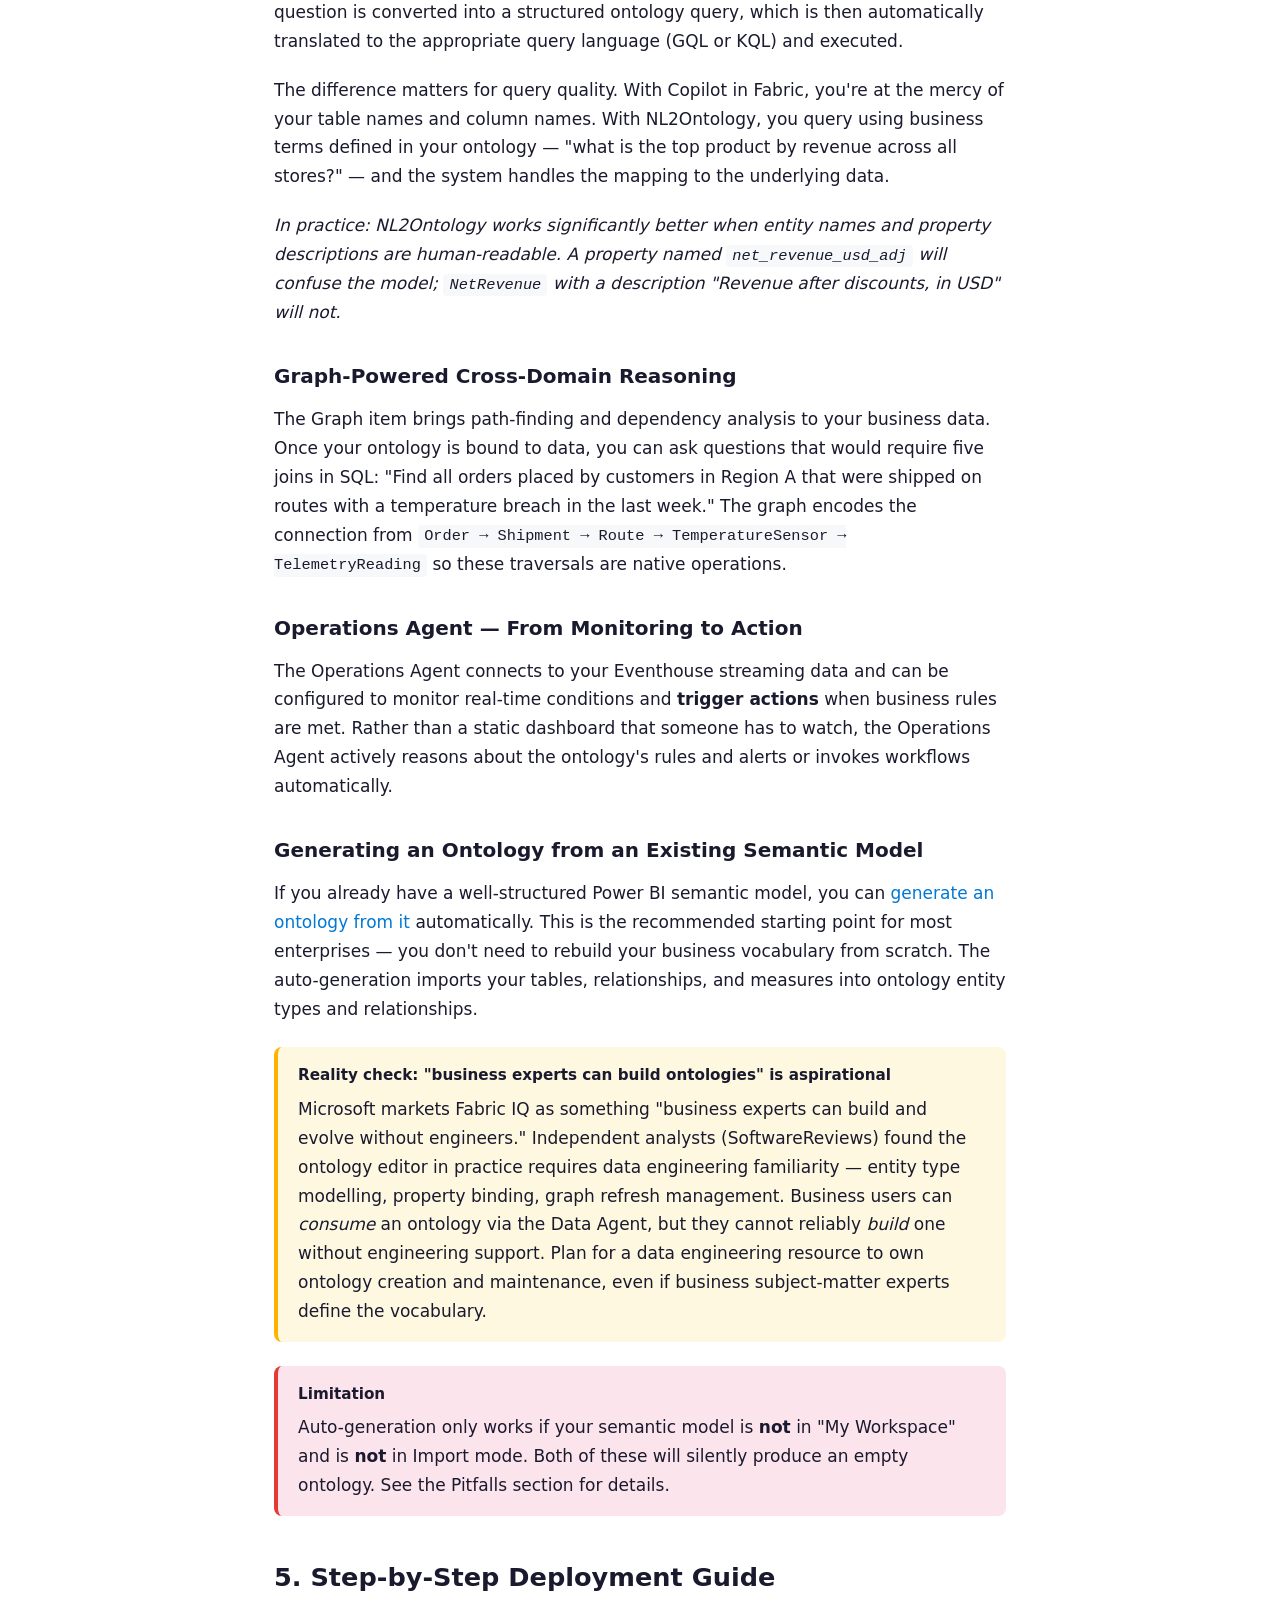
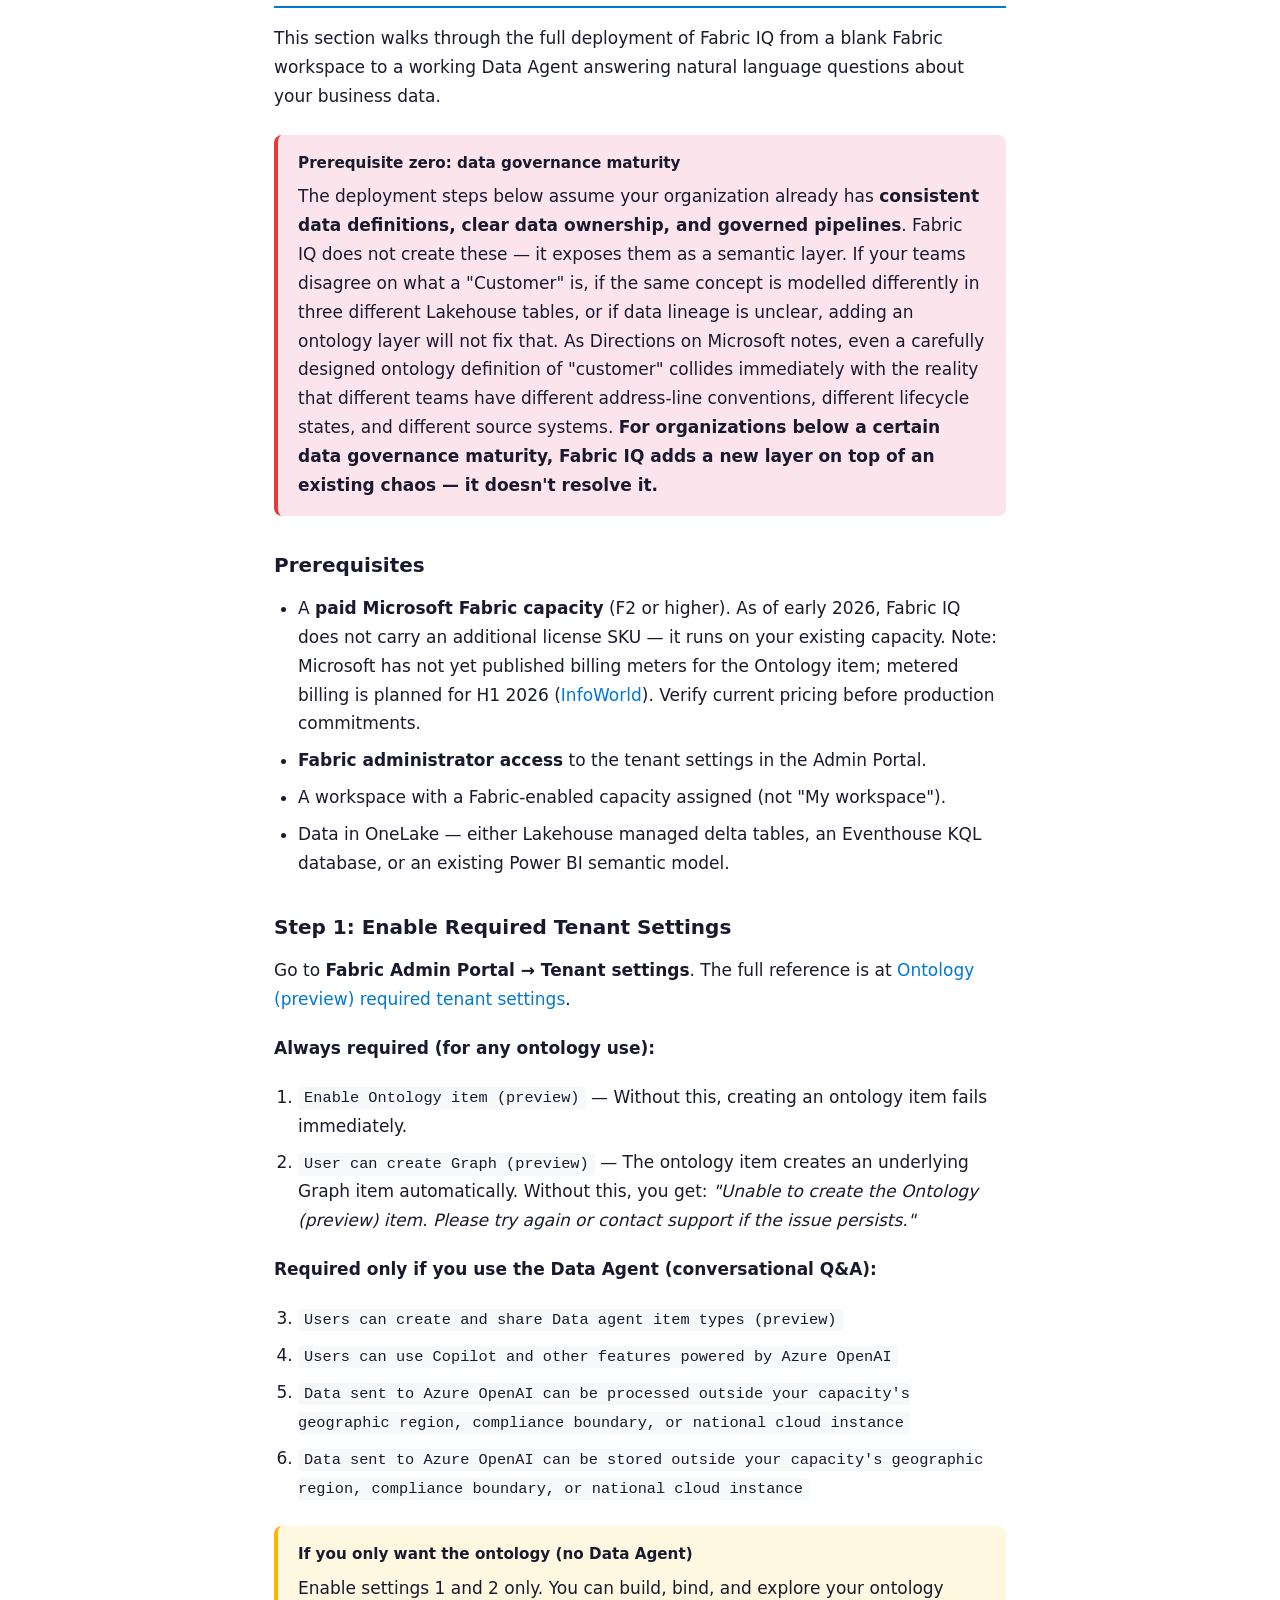
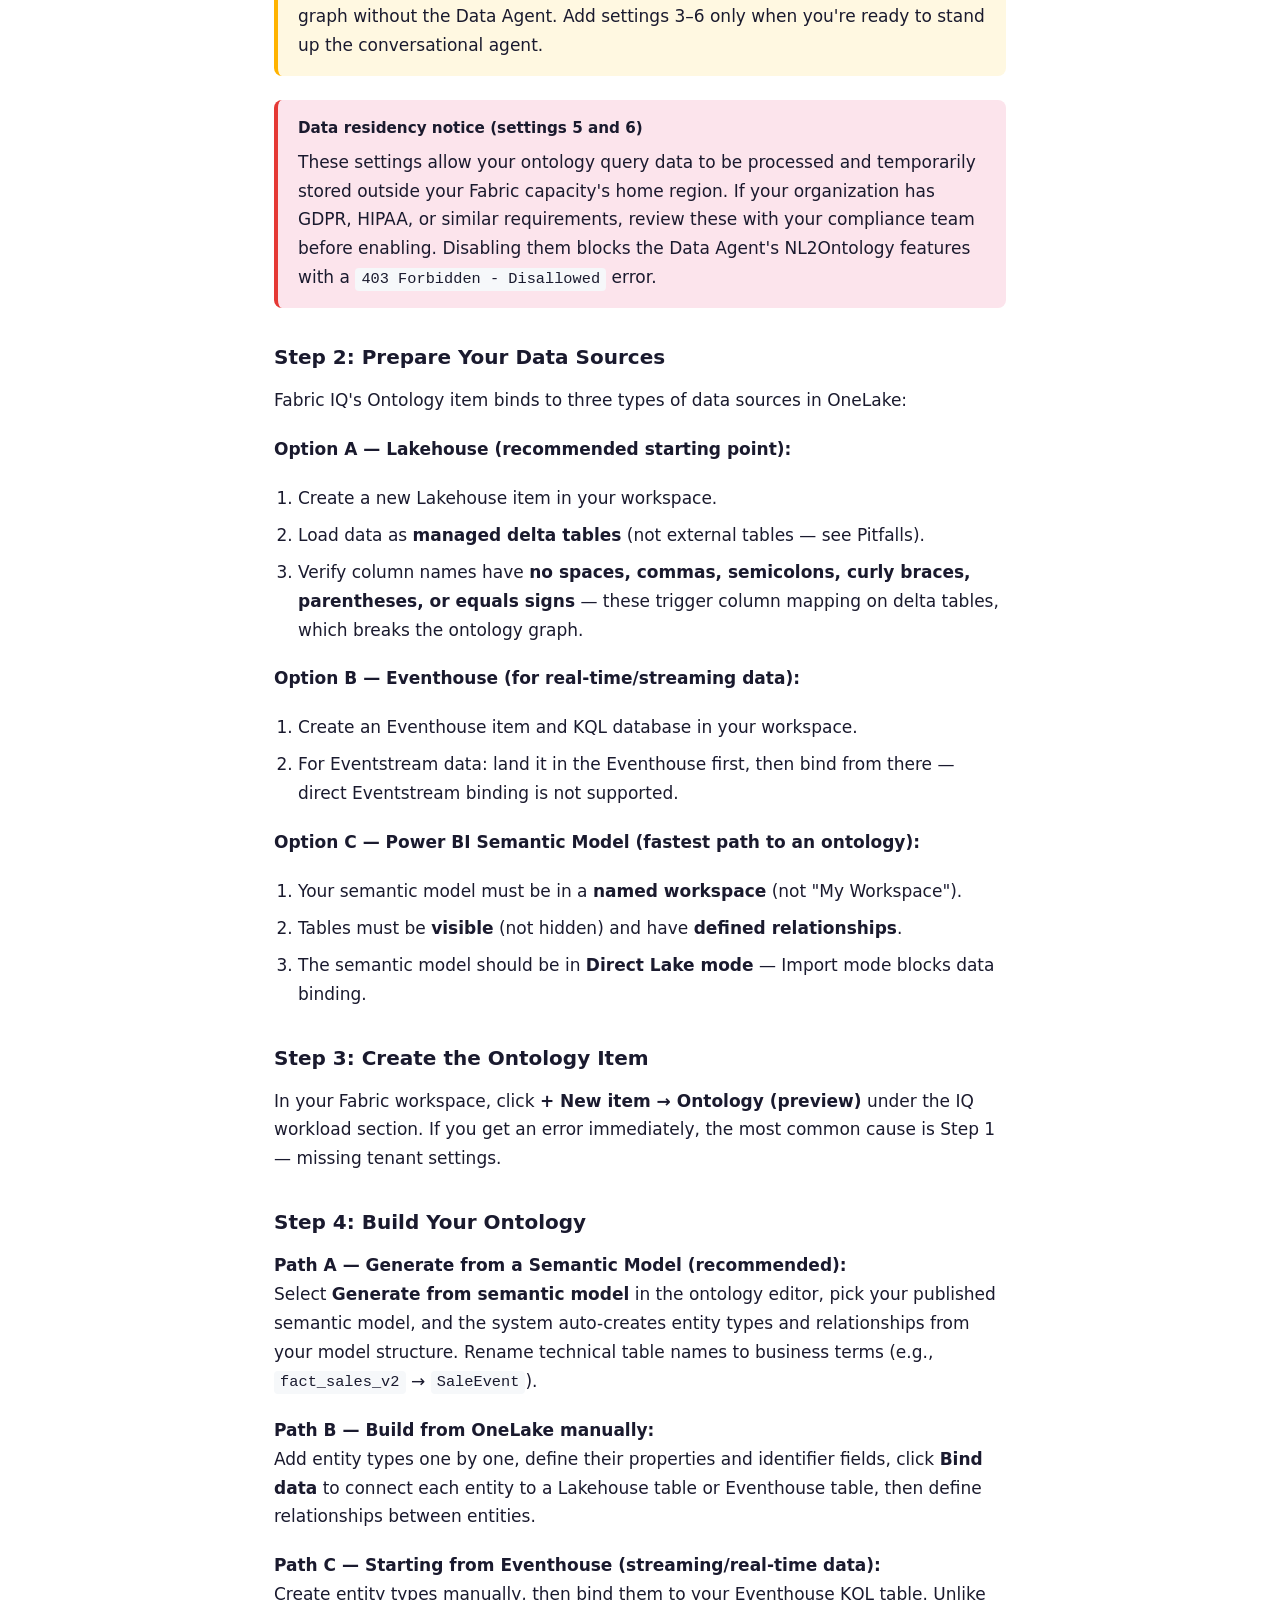
==== commit 31c92664: "Address remaining review gaps: data gravity, dbt Fabric gap, real-time contradiction, governance mat" ====
--- a/static/fabric-iq-deep-dive/index.html
+++ b/static/fabric-iq-deep-dive/index.html
@@ -523,7 +523,7 @@
             </tr>
             <tr>
                 <td><strong>dbt MetricFlow</strong></td>
-                <td>You need semantic definitions that are portable across multiple warehouses (Snowflake, BigQuery, Redshift, Databricks). MetricFlow is a vendor-agnostic query generation engine — semantic definitions travel with your dbt project, not locked to one platform. This is a philosophical difference, not just a team preference.</td>
+                <td>You need semantic definitions portable across multiple warehouses (Snowflake, BigQuery, Redshift, Databricks). MetricFlow — open-sourced under Apache 2.0 in October 2025 — is a vendor-agnostic query generation engine where semantic definitions travel with your dbt project. This is a philosophical difference from any platform-locked approach. <strong>Important caveat:</strong> dbt Semantic Layer does not currently support Microsoft Fabric as a data platform — if your stack is Fabric + dbt, MetricFlow is not a viable option today.</td>
             </tr>
             <tr>
                 <td><strong>Genie Spaces (Databricks)</strong></td>
@@ -543,9 +543,10 @@
     <p>If you already have a well-built Power BI semantic model and your main goal is better BI reports, stop here — IQ is overkill. IQ adds value when you need AI agents to reason across multiple data sources using business concepts, or when relationship traversal (e.g., Customer → Order → Shipment → Sensor) matters more than dimensional aggregation.</p>
 
     <div class="callout callout-warning">
-        <div class="callout-title">Vendor lock-in is a real consideration</div>
-        <p>Analysts including Robert Kramer (Moor Insights) and Suhas AR have flagged this directly: <em>"The more an enterprise builds on this semantic layer, the harder it becomes to move that logic elsewhere."</em> (<a href="https://www.infoworld.com/article/4093181/microsoft-fabric-iq-adds-semantic-intelligence-layer-to-fabric.html" target="_blank">InfoWorld</a>). Every entity type, property, and relationship you define in a Fabric IQ ontology exists only in Microsoft Fabric. There is no export format, no interoperability standard, no migration path to another platform. If your organization has a multi-cloud or platform-diversification policy, weigh this carefully.</p>
-        <p>For comparison: <strong>Databricks Metric Views</strong> (GA late 2025) and <strong>Snowflake Semantic Views</strong> (GA August 2025) both reached production-ready status in 2025 with native git-based versioning. dbt MetricFlow works across multiple warehouses by design. Each of these competitors solves a similar AI grounding problem with more portability. Fabric IQ wins on Fabric-native integration depth — it loses on lock-in risk and ecosystem breadth.</p>
+        <div class="callout-title">Vendor lock-in and OneLake data gravity</div>
+        <p>Analysts including Robert Kramer (Moor Insights) and Suhas AR have flagged this directly: <em>"The more an enterprise builds on this semantic layer, the harder it becomes to move that logic elsewhere."</em> (<a href="https://www.infoworld.com/article/4093181/microsoft-fabric-iq-adds-semantic-intelligence-layer-to-fabric.html" target="_blank">InfoWorld</a>). Every entity type, property, and relationship you define in a Fabric IQ ontology exists only in Microsoft Fabric with no export format or migration path.</p>
+        <p>There is also a data gravity problem that belongs in any honest evaluation: <strong>Fabric IQ only binds to data in OneLake.</strong> If your enterprise has data in Google BigQuery, Teradata, Snowflake, or on-premises SQL Server, that data must be physically copied to OneLake before it can participate in an ontology. This is not a configuration option — it is an architectural constraint. By contrast, Palantir Foundry's Multimodal Data Plane (MMDP) connects to those systems via virtual tables without requiring a copy. For organizations with an established multi-cloud data estate, this OneLake data gravity is a significant migration cost that tables and bullet points tend to understate.</p>
+        <p>For comparison: <strong>Databricks Metric Views</strong> (GA late 2025) and <strong>Snowflake Semantic Views</strong> (GA August 2025) both reached production-ready status in 2025 with native git-based versioning. Each of these competitors solves a similar AI grounding problem with more portability. Fabric IQ wins on Fabric-native integration depth — it loses on data gravity, lock-in risk, and API maturity.</p>
     </div>
 
     <h3>Competitive Landscape: Fabric IQ vs. the Market</h3>
@@ -772,6 +773,11 @@
     <h2 id="deployment">5. Step-by-Step Deployment Guide</h2>
 
     <p>This section walks through the full deployment of Fabric IQ from a blank Fabric workspace to a working Data Agent answering natural language questions about your business data.</p>
+
+    <div class="callout callout-warning">
+        <div class="callout-title">Prerequisite zero: data governance maturity</div>
+        <p>The deployment steps below assume your organization already has <strong>consistent data definitions, clear data ownership, and governed pipelines</strong>. Fabric IQ does not create these — it exposes them as a semantic layer. If your teams disagree on what a "Customer" is, if the same concept is modelled differently in three different Lakehouse tables, or if data lineage is unclear, adding an ontology layer will not fix that. As Directions on Microsoft notes, even a carefully designed ontology definition of "customer" collides immediately with the reality that different teams have different address-line conventions, different lifecycle states, and different source systems. <strong>For organizations below a certain data governance maturity, Fabric IQ adds a new layer on top of an existing chaos — it doesn't resolve it.</strong></p>
+    </div>
 
     <h3>Prerequisites</h3>
     <ul>
@@ -1108,6 +1114,11 @@
     <p>Bind Eventhouse for live operational data and Lakehouse for historical batch — then let the ontology federate both. The graph handles the join. A concrete example: in a manufacturing plant, sensor telemetry arrives in Eventhouse at second-level granularity. Maintenance records and equipment specs live in a Lakehouse as managed delta tables. Without Fabric IQ, answering "which machines are at risk based on current readings versus historical failure patterns?" requires an ad hoc join across two systems. With IQ, the ontology encodes the relationship between <code>Machine → SensorReading → MaintenanceRecord</code>, and the Data Agent translates the natural language question into federated GQL + KQL automatically.</p>
     <p>Key operational detail: Eventhouse bindings are <strong>live</strong> (no refresh lag), while Lakehouse bindings refresh on a schedule. Design your entity taxonomy so time-sensitive properties are sourced from Eventhouse and historical aggregates from Lakehouse.</p>
 
+    <div class="callout callout-warning">
+        <div class="callout-title">The real-time contradiction</div>
+        <p>If the cold chain monitoring example above uses <em>Lakehouse</em> as the binding for sensor data, the ontology queries will return stale data — potentially hours old depending on your refresh schedule. For any genuinely real-time use case (anomaly detection, live SLA tracking, supply chain monitoring), Lakehouse bindings defeat the purpose. <strong>Real-time scenarios require Eventhouse bindings.</strong> Before building Operations Agent workflows, verify that every time-sensitive entity is bound to Eventhouse, not Lakehouse — even if the primary source of historical data is a Lakehouse.</p>
+    </div>
+
     <h3>Pattern 2: Generate First, Clean Second — But Budget Realistically</h3>
 
     <div class="callout callout-note">
@@ -1166,9 +1177,10 @@
 
     <p><strong>What to watch before going production:</strong></p>
     <ul>
-        <li>Versioning support — <a href="https://community.fabric.microsoft.com/t5/Fabric-Ideas/idb-p/fbc_ideas" target="_blank">submit a request on Fabric Ideas</a> with the label <strong>IQ | Ontology</strong></li>
+        <li><strong>Programmatic API</strong> — the absence of a REST API or CLI is not a "consideration," it's a blocker for any organization that wants to manage ontology changes through CI/CD, integrate with existing tooling, or automate refreshes. Watch for API announcements on the <a href="https://learn.microsoft.com/en-us/fabric/fundamentals/whats-new" target="_blank">Fabric What's New page</a>.</li>
+        <li><strong>Versioning support</strong> — <a href="https://community.fabric.microsoft.com/t5/Fabric-Ideas/idb-p/fbc_ideas" target="_blank">submit a Fabric Ideas request</a> with the label <strong>IQ | Ontology</strong></li>
         <li>Import mode semantic model support for data binding</li>
-        <li>GA announcement — monitor the <a href="https://learn.microsoft.com/en-us/fabric/fundamentals/whats-new" target="_blank">Fabric What's New page</a></li>
+        <li>GA announcement and billing meter publication — costs are unclear until Microsoft publishes Ontology item billing meters (planned H1 2026)</li>
     </ul>
 
     <h3>Next Steps</h3>
